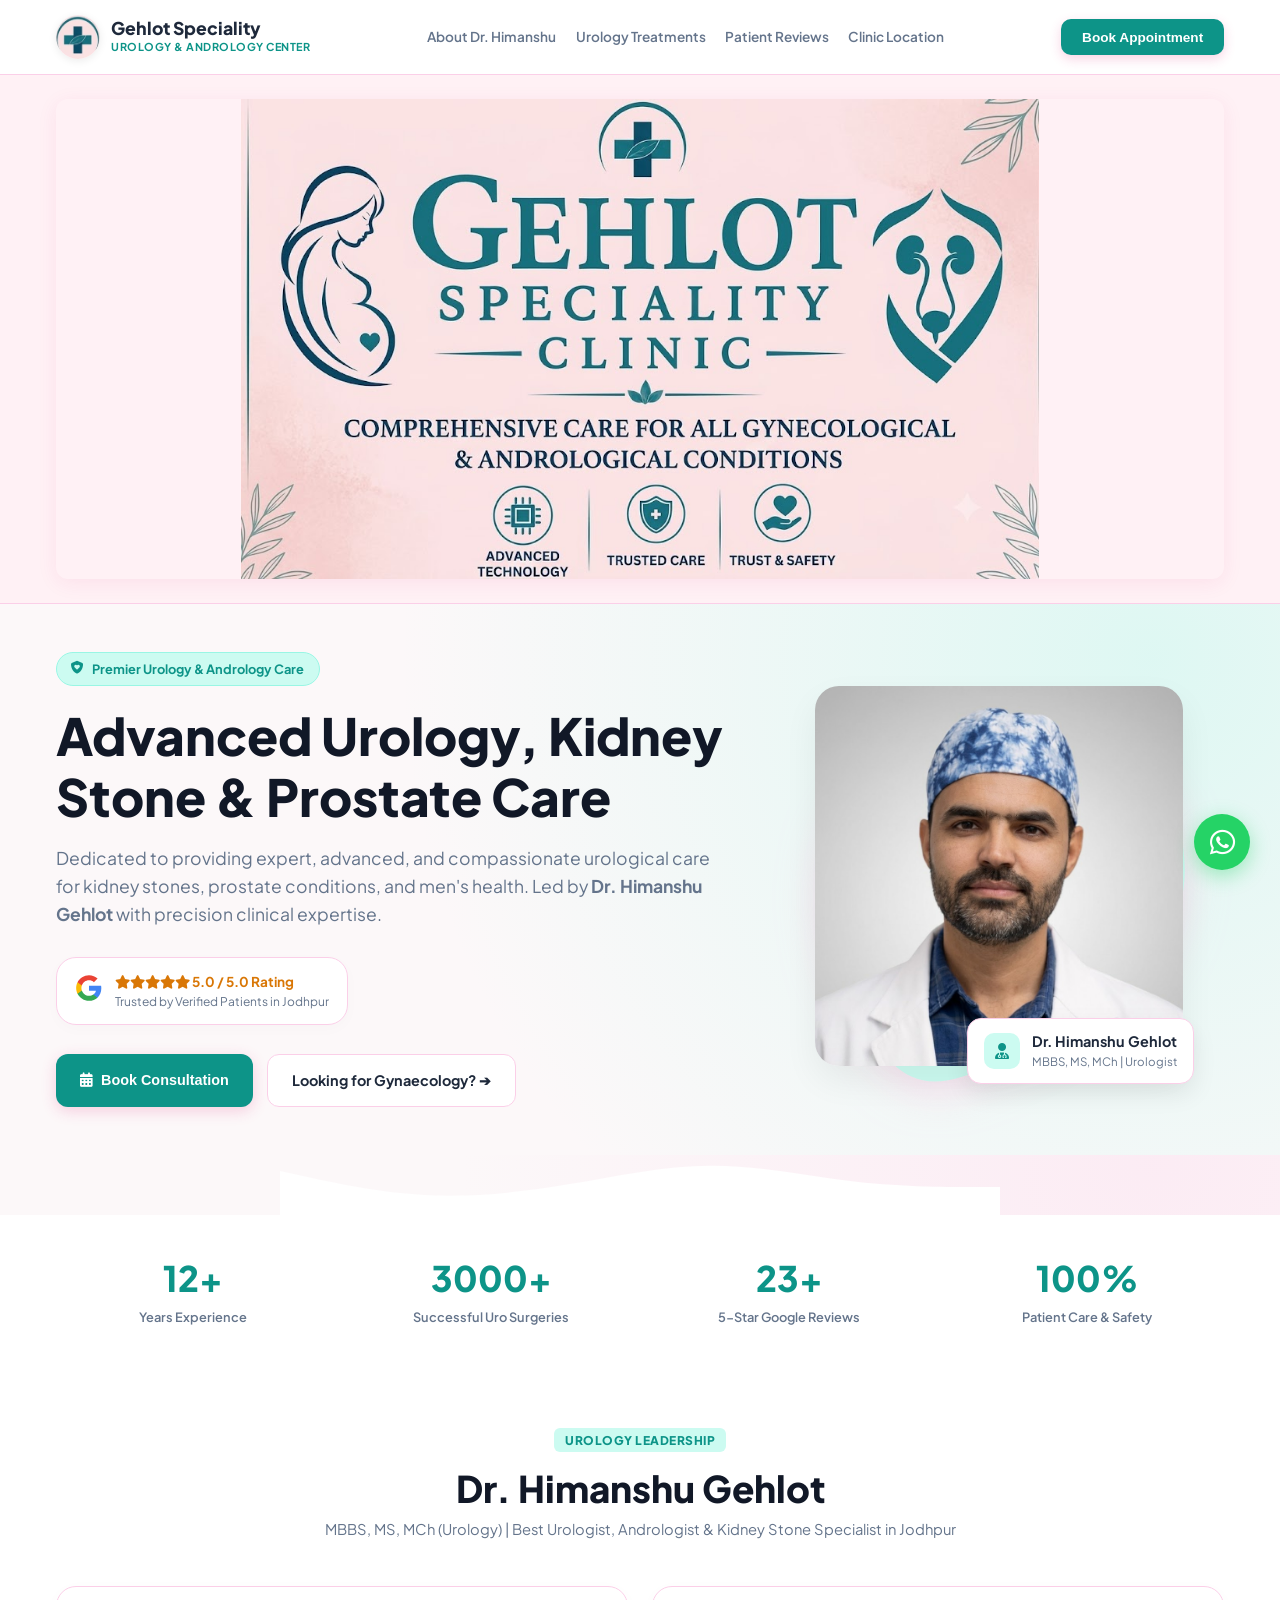
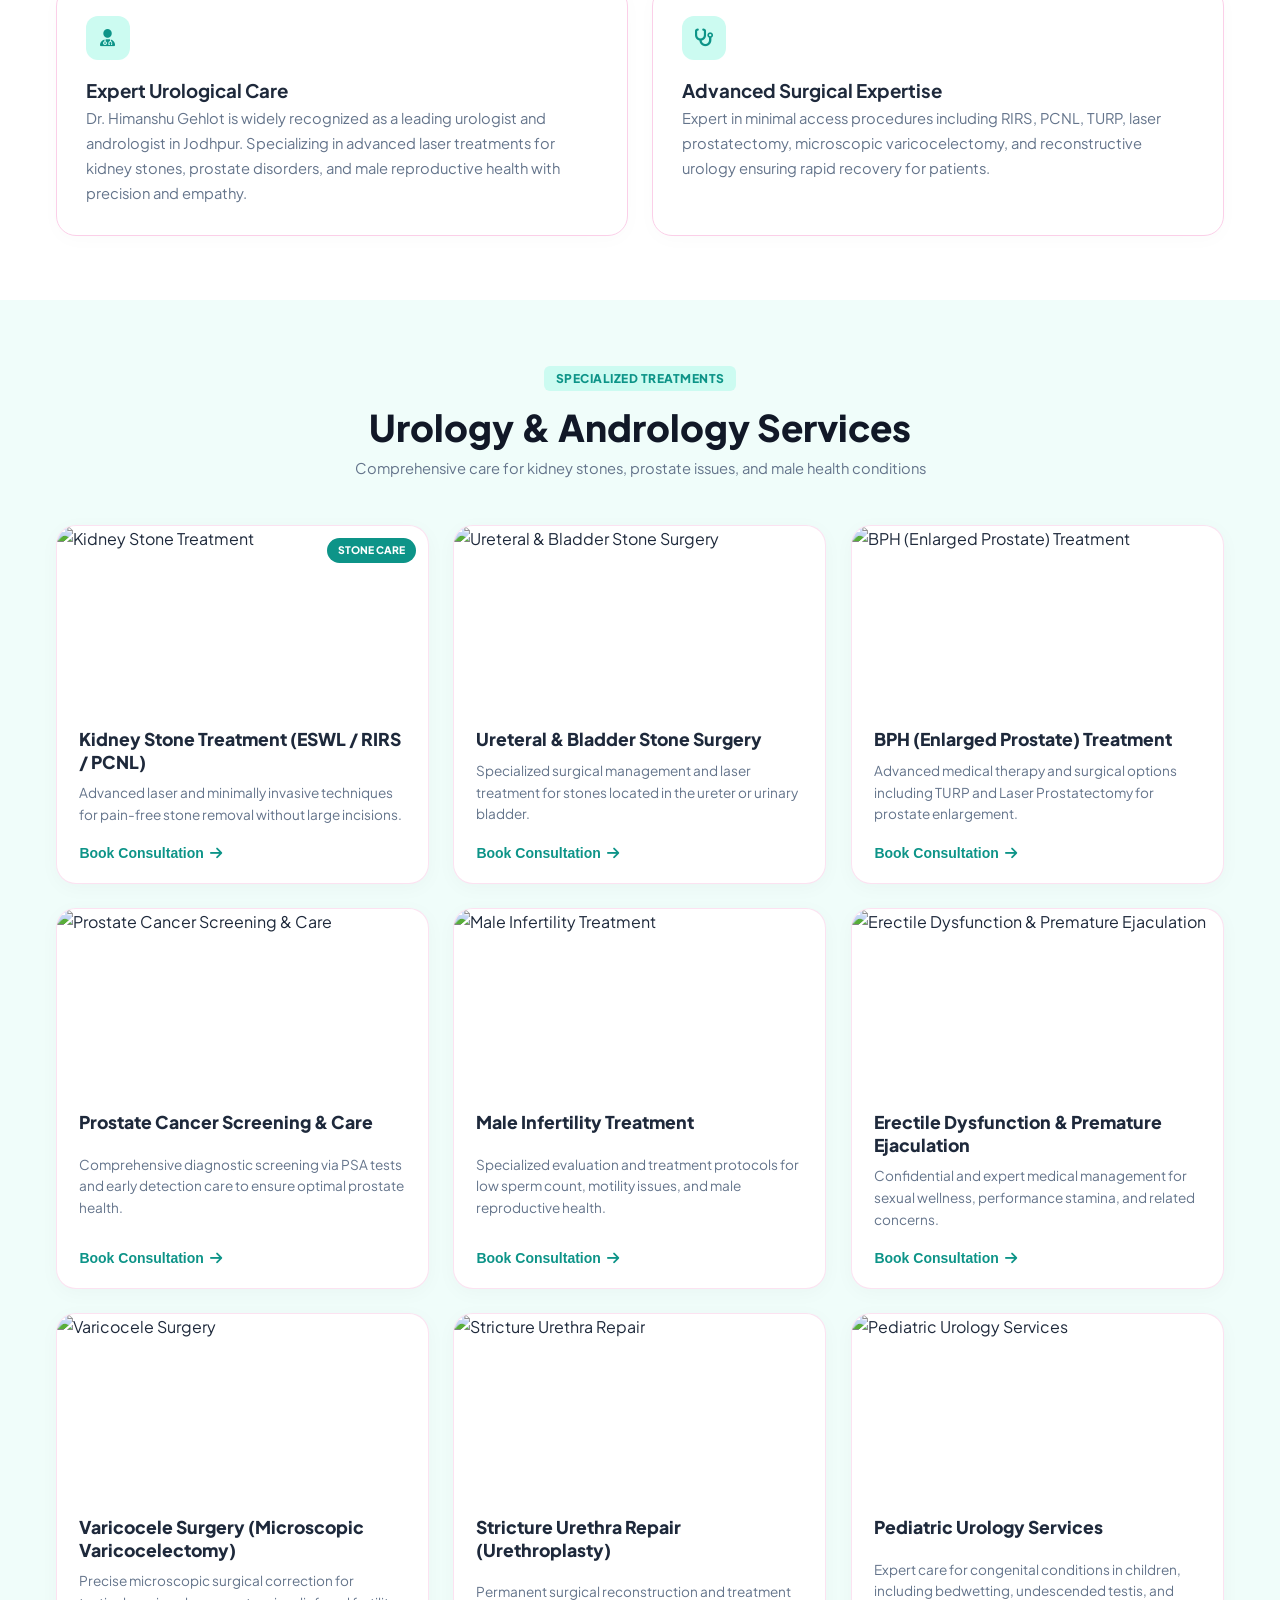
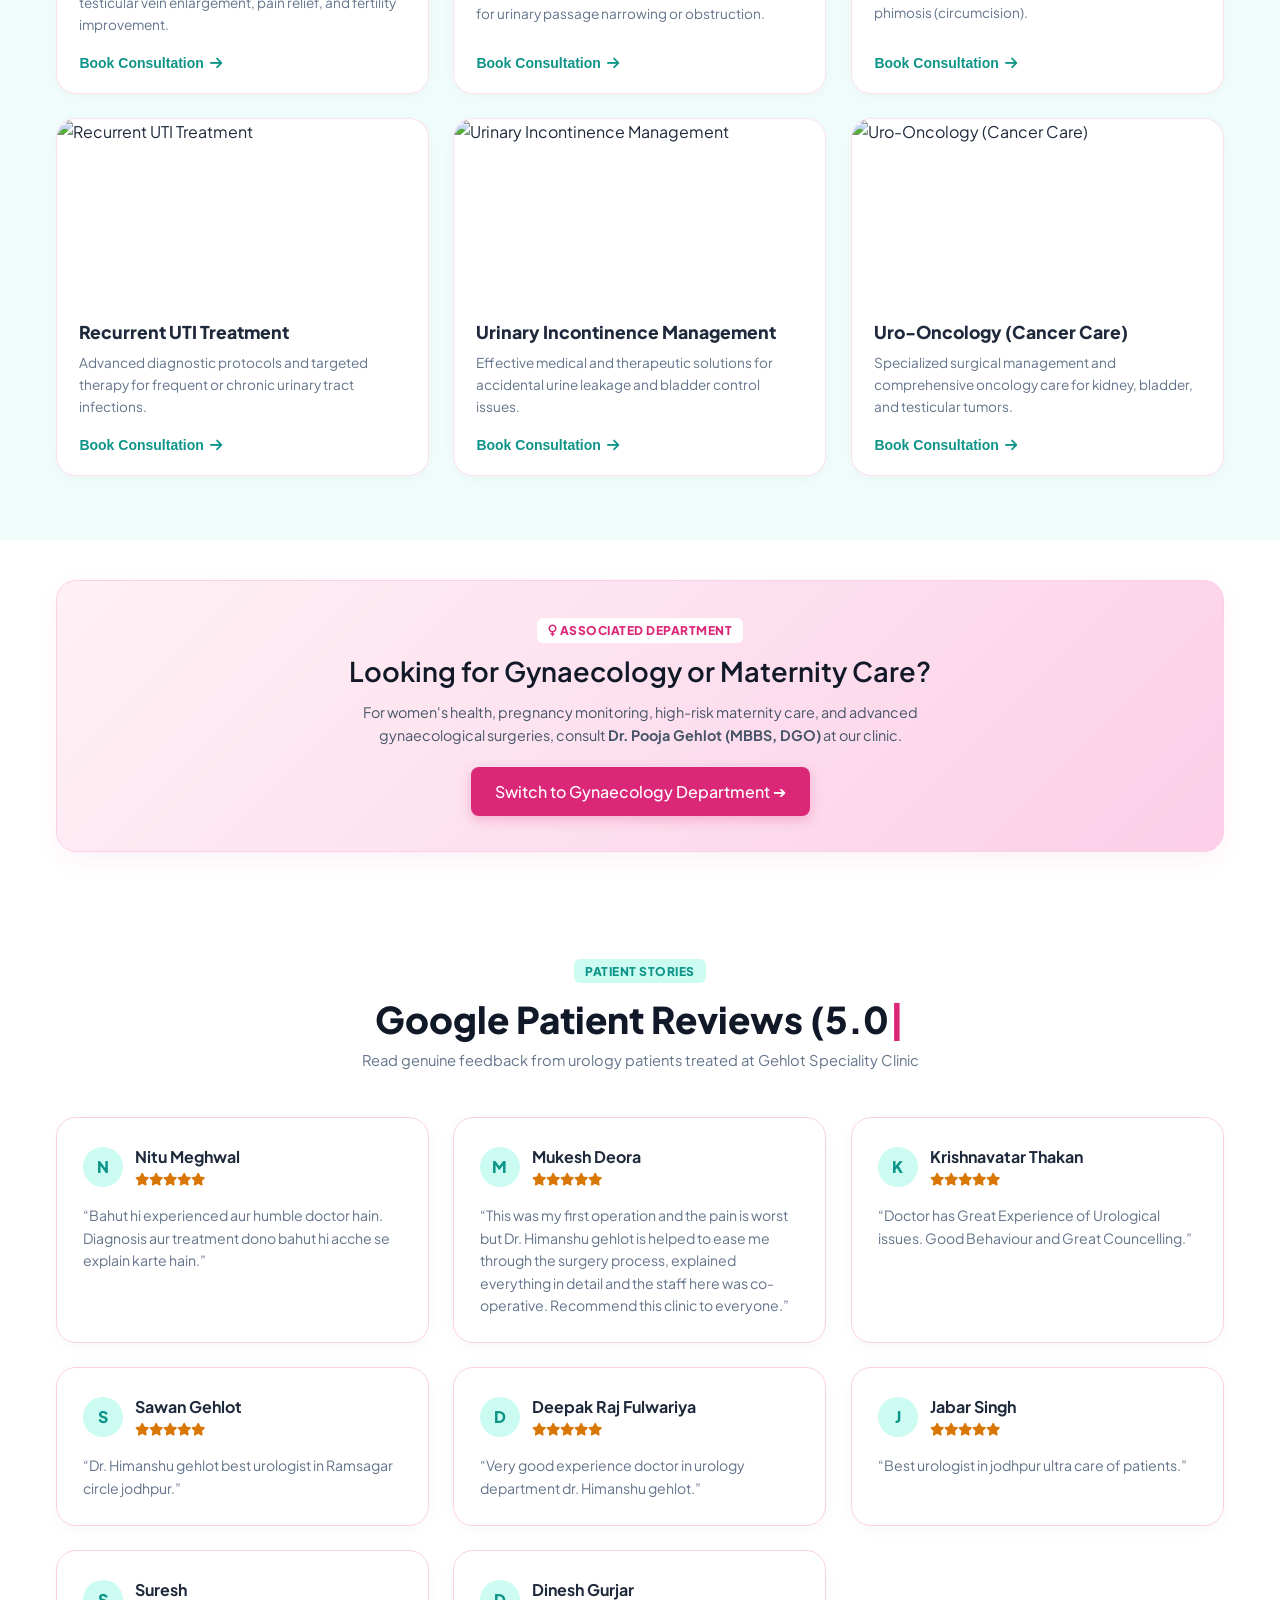
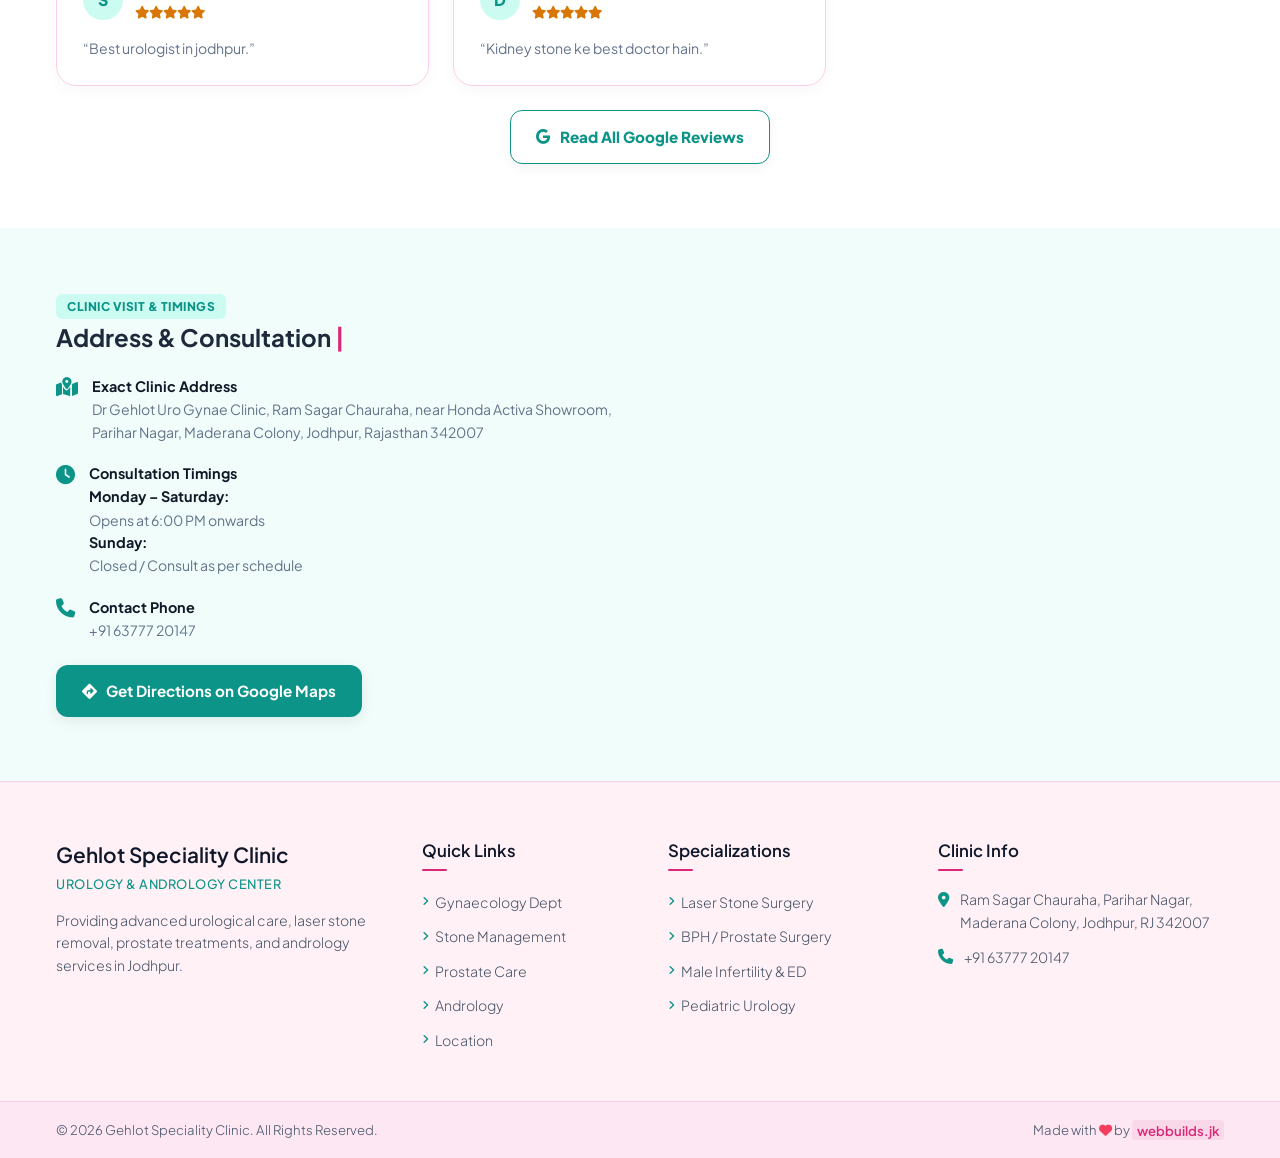
==== urology.html @ 6b54a902 "Add files via upload" ====
<!DOCTYPE html>
<html lang="en">

<head>
    <meta charset="UTF-8">
    <meta name="viewport" content="width=device-width, initial-scale=1.0, maximum-scale=1.0, user-scalable=no">
    <title>Dr. Himanshu Gehlot | Best Urologist & Andrologist in Jodhpur</title>

    <link rel="preconnect" href="https://fonts.googleapis.com">
    <link rel="preconnect" href="https://fonts.gstatic.com" crossorigin>
    <link href="https://fonts.googleapis.com/css2?family=Plus+Jakarta+Sans:wght@300;400;500;600;700&display=swap"
        rel="stylesheet">
    <link rel="stylesheet" href="https://cdnjs.cloudflare.com/ajax/libs/font-awesome/6.4.0/css/all.min.css">
    <link rel="stylesheet" href="style.css">
</head>

<body>

    <!-- Luxury Sharp Navbar (Greenish Urology Theme) -->
    <header class="main-header">
        <div class="container nav-flex">
            <a href="urology.html" class="brand-box">
                <div class="brand-icon logo-img-box">
        <img src="logou.jpeg" alt="Gehlot Speciality Clinic Logo" class="brand-logo-img">
    </div>
                <div class="brand-text">
                    <span class="brand-title">Gehlot Speciality</span>
                    <span class="brand-subtitle" style="color: #0d9488;">Urology & Andrology Center</span>
                </div>
            </a>

            <nav class="desktop-nav">
                <a href="#about">About Dr. Himanshu</a>
                <a href="#treatments">Urology Treatments</a>
                <a href="#reviews">Patient Reviews</a>
                <a href="#location">Clinic Location</a>
            </nav>

            <div class="header-actions">
                <button onclick="openBookingModal('General Urology Consultation')" class="nav-btn-wa" style="background: #0d9488;">
                    <span>Book Appointment</span>
                </button>
                <button class="mobile-hamburger" id="menuBtn" aria-label="Toggle Navigation">
                    <i class="fa-solid fa-bars"></i>
                </button>
            </div>
        </div>

        <!-- Mobile Drawer Menu -->
        <div class="mobile-drawer" id="mobileDrawer">
            <a href="#about" class="drawer-link">About Dr. Himanshu Gehlot</a>
            <a href="#treatments" class="drawer-link">Urology Treatments</a>
            <a href="#reviews" class="drawer-link">Patient Reviews</a>
            <a href="#location" class="drawer-link">Clinic Location & Timings</a>
            <button onclick="openBookingModal('General Urology Consultation')" class="drawer-wa-btn" style="background: #0d9488;">
                Book Appointment
            </button>
        </div>
    </header>

    <section class="banner-image-section">
    <div class="container">
        <img src="uro.jpeg" alt="Gehlot Speciality Clinic Banner" class="hero-banner-img">
    </div>
</section>

    <!-- Soft Luxury Hero Section (Exact Index Layout with Greenish Theme) -->
    <section class="hero-wrapper" style="background: radial-gradient(circle at 90% 10%, rgba(153, 246, 228, 0.3) 0%, transparent 60%);">
        <div class="container hero-grid">
            <div class="hero-left reveal-left">
                <div class="soft-pill" style="background: #ccfbf1; color: #0d9488; border-color: #99f6e4;">
                    <i class="fa-solid fa-shield-heart"></i> Premier Urology & Andrology Care
                </div>

                <h1 class="hero-heading">
                    <span class="tw-target" data-text="Advanced Urology, Kidney Stone & Prostate Care"></span>
                </h1>

                <p class="hero-subtext">
                    Dedicated to providing expert, advanced, and compassionate urological care for kidney stones, prostate conditions, and men's health. Led by <strong>Dr. Himanshu Gehlot</strong> with precision clinical expertise.
                </p>

                <div class="google-trust-card">
                    <div class="google-svg">
                        <svg viewBox="0 0 24 24" width="28" height="28">
                            <path fill="#4285F4" d="M22.56 12.25c0-.78-.07-1.53-.2-2.25H12v4.26h5.92c-.26 1.37-1.04 2.53-2.21 3.31v2.77h3.57c2.08-1.92 3.28-4.74 3.28-8.09z" />
                            <path fill="#34A853" d="M12 23c2.97 0 5.46-.98 7.28-2.66l-3.57-2.77c-.98.66-2.23 1.06-3.71 1.06-2.86 0-5.29-1.93-6.16-4.53H2.18v2.84C3.99 20.53 7.7 23 12 23z" />
                            <path fill="#FBBC05" d="M5.84 14.09c-.22-.66-.35-1.36-.35-2.09s.13-1.43.35-2.09V7.06H2.18C1.43 8.55 1 10.22 1 12s.43 3.45 1.18 4.94l2.85-2.22.81-.63z" />
                            <path fill="#EA4335" d="M12 5.38c1.62 0 3.06.56 4.21 1.64l3.15-3.15C17.45 2.09 14.97 1 12 1 7.7 1 3.99 3.47 2.18 7.06l3.66 2.84c.87-2.6 3.3-4.52 6.16-4.52z" />
                        </svg>
                    </div>
                    <div class="trust-details">
                        <div class="star-rating">
                            <i class="fa-solid fa-star"></i><i class="fa-solid fa-star"></i><i class="fa-solid fa-star"></i><i class="fa-solid fa-star"></i><i class="fa-solid fa-star"></i>
                            <strong>5.0 / 5.0 Rating</strong>
                        </div>
                        <span>Trusted by Verified Patients in Jodhpur</span>
                    </div>
                </div>

                <div class="hero-cta-group">
                    <button onclick="openBookingModal('Consult Dr. Himanshu Gehlot')" class="btn-main-primary" style="background: #0d9488;">
                        <i class="fa-solid fa-calendar-days"></i> Book Consultation
                    </button>
                    <a href="index.html" class="btn-main-secondary">Looking for Gynaecology? ➔</a>
                </div>
            </div>

            <!-- Organic Custom SVG Frame & Doctor Portrait -->
            <div class="hero-right reveal-right">
                <div class="organic-doctor-box">
                    <div class="bg-svg-blob">
                        <svg viewBox="0 0 200 200" xmlns="http://www.w3.org/2000/svg">
                            <path fill="#ccfbf1" d="M44.7,-76.4C58.8,-69.3,71.8,-59.1,80.5,-45.8C89.3,-32.5,93.8,-16.3,92.8,-0.6C91.8,15.1,85.3,30.3,75.7,42.8C66.2,55.3,53.6,65.1,39.6,73.1C25.7,81.2,10.4,87.5,-3.9,93.3C-18.2,99.1,-31.5,104.4,-43.8,98.6C-56.2,92.8,-67.7,75.9,-75.7,59.3C-83.7,42.7,-88.2,26.4,-89.1,10.1C-90,-6.2,-87.3,-22.4,-79.6,-36.1C-71.9,-49.8,-59.1,-61,-45.2,-68.3C-31.3,-75.6,-16.2,-79,-0.6,-78.1C15,-77.2,30.6,-83.5,44.7,-76.4Z" transform="translate(100 100)" />
                        </svg>
                    </div>
                    <img src="drg.jpeg" alt="Dr. Himanshu Gehlot" class="doc-portrait-organic">
                    <div class="floating-badge">
                        <i class="fa-solid fa-user-doctor" style="background: #ccfbf1; color: #0d9488;"></i>
                        <div>
                            <strong>Dr. Himanshu Gehlot</strong>
                            <span>MBBS, MS, MCh | Urologist</span>
                        </div>
                    </div>
                </div>
            </div>
        </div>
    </section>

    <!-- Custom SVG Wave Divider -->
    <div class="svg-wave-divider">
        <svg viewBox="0 0 1440 120" fill="none" xmlns="http://www.w3.org/2000/svg">
            <path d="M0,32L48,42.7C96,53,192,75,288,80C384,85,480,75,576,58.7C672,43,768,21,864,21.3C960,21,1056,43,1152,53.3C1248,64,1344,64,1392,64L1440,64L1440,120L1392,120C1344,120,1248,120,1152,120C1056,120,960,120,864,120C768,120,672,120,576,120C480,120,384,120,288,120C192,120,96,120,48,120L0,120Z" fill="#ffffff"/>
        </svg>
    </div>

    <!-- Stats Bar -->
    <section class="stats-strip reveal-up">
        <div class="container stats-flex">
            <div class="stat-box">
                <div class="num" style="color: #0d9488;"><span class="counter" data-target="12">0</span>+</div>
                <div class="lbl">Years Experience</div>
            </div>
            <div class="stat-box">
                <div class="num" style="color: #0d9488;"><span class="counter" data-target="3000">0</span>+</div>
                <div class="lbl">Successful Uro Surgeries</div>
            </div>
            <div class="stat-box">
                <div class="num" style="color: #0d9488;"><span class="counter" data-target="23">0</span>+</div>
                <div class="lbl">5-Star Google Reviews</div>
            </div>
            <div class="stat-box">
                <div class="num" style="color: #0d9488;"><span class="counter" data-target="100">0</span>%</div>
                <div class="lbl">Patient Care & Safety</div>
            </div>
        </div>
    </section>

    <!-- About Dr. Himanshu Gehlot -->
    <section class="section-padding bg-white" id="about">
        <div class="container">
            <div class="section-title-box text-center">
                <span class="tag-label" style="color: #0d9488; background: #ccfbf1;">Urology Leadership</span>
                <h2><span class="tw-target" data-text="Dr. Himanshu Gehlot"></span></h2>
                <p>MBBS, MS, MCh (Urology) | Best Urologist, Andrologist & Kidney Stone Specialist in Jodhpur</p>
            </div>

            <div class="about-card-wrapper">
                <div class="about-bio-card reveal-left">
                    <div class="bio-icon-header" style="background: #ccfbf1; color: #0d9488;"><i class="fa-solid fa-user-doctor"></i></div>
                    <h3>Expert Urological Care</h3>
                    <p class="bio-text">
                        Dr. Himanshu Gehlot is widely recognized as a leading urologist and andrologist in Jodhpur. Specializing in advanced laser treatments for kidney stones, prostate disorders, and male reproductive health with precision and empathy.
                    </p>
                </div>

                <div class="about-bio-card reveal-right">
                    <div class="bio-icon-header" style="background: #ccfbf1; color: #0d9488;"><i class="fa-solid fa-stethoscope"></i></div>
                    <h3>Advanced Surgical Expertise</h3>
                    <p class="bio-text">
                        Expert in minimal access procedures including RIRS, PCNL, TURP, laser prostatectomy, microscopic varicocelectomy, and reconstructive urology ensuring rapid recovery for patients.
                    </p>
                </div>
            </div>
        </div>
    </section>

<!-- UROLOGY TREATMENTS SECTION (SINGLE TREATMENT PER CARD, PROFESSIONAL ENGLISH) -->
    <section class="section-padding bg-soft-green" id="treatments" style="background-color: #f0fdfa;">
        <div class="container">
            <div class="section-title-box text-center">
                <span class="tag-label" style="color: #0d9488; background: #ccfbf1;">Specialized Treatments</span>
                <h2><span class="tw-target" data-text="Urology & Andrology Services"></span></h2>
                <p>Comprehensive care for kidney stones, prostate issues, and male health conditions</p>
            </div>

            <div class="frameless-grid">
                <!-- Card 1 -->
                <div class="frameless-card reveal-left">
                    <div class="frameless-thumb">
                        <img src="https://www.practostatic.com/fit/4a5da0415d7817a33c92cb9cbdf4530a834ca5a6" alt="Kidney Stone Treatment">
                        <span class="card-badge" style="background: #0d9488;">Stone Care</span>
                    </div>
                    <div class="frameless-content">
                        <h3>Kidney Stone Treatment (ESWL / RIRS / PCNL)</h3>
                        <p>Advanced laser and minimally invasive techniques for pain-free stone removal without large incisions.</p>
                        <button onclick="openBookingModal('Kidney Stone Treatment (ESWL / RIRS / PCNL)')" class="btn-card-book" style="color: #0d9488;">
                            Book Consultation <i class="fa-solid fa-arrow-right"></i>
                        </button>
                    </div>
                </div>

                <!-- Card 2 -->
                <div class="frameless-card reveal-up">
                    <div class="frameless-thumb">
                        <img src="https://www.jdmeditech.com/wp-content/uploads/2025/05/Ureteroscopy-URS-Therapeutic.png" alt="Ureteral & Bladder Stone Surgery">
                    </div>
                    <div class="frameless-content">
                        <h3>Ureteral & Bladder Stone Surgery</h3>
                        <p>Specialized surgical management and laser treatment for stones located in the ureter or urinary bladder.</p>
                        <button onclick="openBookingModal('Ureteral & Bladder Stone Surgery')" class="btn-card-book" style="color: #0d9488;">
                            Book Consultation <i class="fa-solid fa-arrow-right"></i>
                        </button>
                    </div>
                </div>

                <!-- Card 3 -->
                <div class="frameless-card reveal-up">
                    <div class="frameless-thumb">
                        <img src="https://healthinsight.co.za/wp-content/uploads/2025/02/prostate.jpg" alt="BPH (Enlarged Prostate) Treatment">
                    </div>
                    <div class="frameless-content">
                        <h3>BPH (Enlarged Prostate) Treatment</h3>
                        <p>Advanced medical therapy and surgical options including TURP and Laser Prostatectomy for prostate enlargement.</p>
                        <button onclick="openBookingModal('BPH (Enlarged Prostate) Treatment')" class="btn-card-book" style="color: #0d9488;">
                            Book Consultation <i class="fa-solid fa-arrow-right"></i>
                        </button>
                    </div>
                </div>

                <!-- Card 4 -->
                <div class="frameless-card reveal-right">
                    <div class="frameless-thumb">
                        <img src="https://media.istockphoto.com/id/2195612643/photo/male-reproductive-system-asian-doctor-holding-human-anatomy-model-for-study-diagnosis-and.jpg?s=612x612&w=0&k=20&c=IZ2FBHCZQ6sVJOnSIYQDT4vB4t9IKSHr89-0tQ1saWc=" alt="Prostate Cancer Screening & Care">
                    </div>
                    <div class="frameless-content">
                        <h3>Prostate Cancer Screening & Care</h3>
                        <p>Comprehensive diagnostic screening via PSA tests and early detection care to ensure optimal prostate health.</p>
                        <button onclick="openBookingModal('Prostate Cancer Screening & Care')" class="btn-card-book" style="color: #0d9488;">
                            Book Consultation <i class="fa-solid fa-arrow-right"></i>
                        </button>
                    </div>
                </div>

                <!-- Card 5 -->
                <div class="frameless-card reveal-left">
                    <div class="frameless-thumb">
                        <img src="https://worldofmedicalsaviours.com/wp-content/uploads/2020/07/Quick-Guide-to-Male-Infertility-Treatment.jpg" alt="Male Infertility Treatment">
                    </div>
                    <div class="frameless-content">
                        <h3>Male Infertility Treatment</h3>
                        <p>Specialized evaluation and treatment protocols for low sperm count, motility issues, and male reproductive health.</p>
                        <button onclick="openBookingModal('Male Infertility Treatment')" class="btn-card-book" style="color: #0d9488;">
                            Book Consultation <i class="fa-solid fa-arrow-right"></i>
                        </button>
                    </div>
                </div>

                <!-- Card 6 -->
                <div class="frameless-card reveal-up">
                    <div class="frameless-thumb">
                        <img src="https://pbs.twimg.com/media/HFZM9epakAAFRAz.jpg" alt="Erectile Dysfunction & Premature Ejaculation">
                    </div>
                    <div class="frameless-content">
                        <h3>Erectile Dysfunction & Premature Ejaculation</h3>
                        <p>Confidential and expert medical management for sexual wellness, performance stamina, and related concerns.</p>
                        <button onclick="openBookingModal('Erectile Dysfunction & Premature Ejaculation')" class="btn-card-book" style="color: #0d9488;">
                            Book Consultation <i class="fa-solid fa-arrow-right"></i>
                        </button>
                    </div>
                </div>

                <!-- Card 7 -->
                <div class="frameless-card reveal-up">
                    <div class="frameless-thumb">
                        <img src="https://www.jove.com/files/ftp_upload/66269/66269fig05large.jpg" alt="Varicocele Surgery">
                    </div>
                    <div class="frameless-content">
                        <h3>Varicocele Surgery (Microscopic Varicocelectomy)</h3>
                        <p>Precise microscopic surgical correction for testicular vein enlargement, pain relief, and fertility improvement.</p>
                        <button onclick="openBookingModal('Varicocele Surgery (Microscopic Varicocelectomy)')" class="btn-card-book" style="color: #0d9488;">
                            Book Consultation <i class="fa-solid fa-arrow-right"></i>
                        </button>
                    </div>
                </div>

                <!-- Card 8 -->
                <div class="frameless-card reveal-right">
                    <div class="frameless-thumb">
                        <img src="https://onlinelibrary.wiley.com/cms/asset/70563455-3b27-4e14-af37-699aca4aefd4/iju13356-fig-0003-m.jpg" alt="Stricture Urethra Repair">
                    </div>
                    <div class="frameless-content">
                        <h3>Stricture Urethra Repair (Urethroplasty)</h3>
                        <p>Permanent surgical reconstruction and treatment for urinary passage narrowing or obstruction.</p>
                        <button onclick="openBookingModal('Stricture Urethra Repair (Urethroplasty)')" class="btn-card-book" style="color: #0d9488;">
                            Book Consultation <i class="fa-solid fa-arrow-right"></i>
                        </button>
                    </div>
                </div>

                <!-- Card 9 -->
                <div class="frameless-card reveal-left">
                    <div class="frameless-thumb">
                        <img src="https://cdn.castleconnolly.com/dims4/default/9f19d78/2147483647/strip/true/crop/1000x563+0+0/resize/840x473!/quality/90/?url=http:%2F%2Fcastle-connolly-brightspot.s3.amazonaws.com%2Fb9%2F4d%2F8fd1ac674c38ad6d6d2fa19d4d0b%2Fpillar-pediatric-urology-52-1200x675.jpg" alt="Pediatric Urology Services">
                    </div>
                    <div class="frameless-content">
                        <h3>Pediatric Urology Services</h3>
                        <p>Expert care for congenital conditions in children, including bedwetting, undescended testis, and phimosis (circumcision).</p>
                        <button onclick="openBookingModal('Pediatric Urology Services')" class="btn-card-book" style="color: #0d9488;">
                            Book Consultation <i class="fa-solid fa-arrow-right"></i>
                        </button>
                    </div>
                </div>

                <!-- Card 10 -->
                <div class="frameless-card reveal-up">
                    <div class="frameless-thumb">
                        <img src="https://cdn.slidesharecdn.com/ss_thumbnails/1-260418061834-2cfca4d4-thumbnail.jpg?width=640&height=640&fit=bounds" alt="Recurrent UTI Treatment">
                    </div>
                    <div class="frameless-content">
                        <h3>Recurrent UTI Treatment</h3>
                        <p>Advanced diagnostic protocols and targeted therapy for frequent or chronic urinary tract infections.</p>
                        <button onclick="openBookingModal('Recurrent UTI Treatment')" class="btn-card-book" style="color: #0d9488;">
                            Book Consultation <i class="fa-solid fa-arrow-right"></i>
                        </button>
                    </div>
                </div>

                <!-- Card 11 -->
                <div class="frameless-card reveal-up">
                    <div class="frameless-thumb">
                        <img src="https://urogynecology.nm.org/uploads/1/3/2/8/132816529/published/overactive-bladder-stress-incontinence.png?1600271323" alt="Urinary Incontinence Management">
                    </div>
                    <div class="frameless-content">
                        <h3>Urinary Incontinence Management</h3>
                        <p>Effective medical and therapeutic solutions for accidental urine leakage and bladder control issues.</p>
                        <button onclick="openBookingModal('Urinary Incontinence Management')" class="btn-card-book" style="color: #0d9488;">
                            Book Consultation <i class="fa-solid fa-arrow-right"></i>
                        </button>
                    </div>
                </div>

                <!-- Card 12 -->
                <div class="frameless-card reveal-right">
                    <div class="frameless-thumb">
                        <img src="https://www.sskidneyhospital.com/assets/img/Uro-oncology-Kidney-Urology-Cancers-min.jpg" alt="Uro-Oncology (Cancer Care)">
                    </div>
                    <div class="frameless-content">
                        <h3>Uro-Oncology (Cancer Care)</h3>
                        <p>Specialized surgical management and comprehensive oncology care for kidney, bladder, and testicular tumors.</p>
                        <button onclick="openBookingModal('Uro-Oncology (Cancer Care)')" class="btn-card-book" style="color: #0d9488;">
                            Book Consultation <i class="fa-solid fa-arrow-right"></i>
                        </button>
                    </div>
                </div>
            </div>
        </div>
    </section>

    <!-- Cross-Link Banner for Gynaecology Dept -->
    <section class="section-padding bg-white" style="padding: 2.5rem 0;">
        <div class="container">
            <div class="urology-cross-card reveal-up" style="background: linear-gradient(135deg, #fff1f5, #fbcfe8); border-color: #fbcfe8; box-shadow: 0 8px 25px rgba(219, 39, 119, 0.06);">
                <div class="urology-cross-content">
                    <span class="tag-label" style="color: #db2777; background: #ffffff;"><i class="fa-solid fa-venus"></i> Associated Department</span>
                    <h3 style="color: #111827;">Looking for Gynaecology or Maternity Care?</h3>
                    <p style="color: #475569;">For women's health, pregnancy monitoring, high-risk maternity care, and advanced gynaecological surgeries, consult <strong>Dr. Pooja Gehlot (MBBS, DGO)</strong> at our clinic.</p>
                    <a href="index.html" class="btn-urology-switch" style="background: #db2777; box-shadow: 0 4px 12px rgba(219, 39, 119, 0.25);">
                        Switch to Gynaecology Department ➔
                    </a>
                </div>
            </div>
        </div>
    </section>

    <!-- Google Patient Reviews Section -->
    <section class="section-padding bg-white" id="reviews">
        <div class="container">
            <div class="section-title-box text-center">
                <span class="tag-label" style="color: #0d9488; background: #ccfbf1;">Patient Stories</span>
                <h2><span class="tw-target" data-text="Google Patient Reviews (5.0 Rating)"></span></h2>
                <p>Read genuine feedback from urology patients treated at Gehlot Speciality Clinic</p>
            </div>

            <div class="reviews-grid">
                <div class="review-card reveal-up">
                    <div class="reviewer">
                        <div class="rev-avatar" style="background: #ccfbf1; color: #0d9488;">N</div>
                        <div>
                            <h4>Nitu Meghwal</h4>
                            <div class="stars"><i class="fa-solid fa-star"></i><i class="fa-solid fa-star"></i><i class="fa-solid fa-star"></i><i class="fa-solid fa-star"></i><i class="fa-solid fa-star"></i></div>
                        </div>
                    </div>
                    <p>“Bahut hi experienced aur humble doctor hain. Diagnosis aur treatment dono bahut hi acche se explain karte hain.”</p>
                </div>

                <div class="review-card reveal-up">
                    <div class="reviewer">
                        <div class="rev-avatar" style="background: #ccfbf1; color: #0d9488;">M</div>
                        <div>
                            <h4>Mukesh Deora</h4>
                            <div class="stars"><i class="fa-solid fa-star"></i><i class="fa-solid fa-star"></i><i class="fa-solid fa-star"></i><i class="fa-solid fa-star"></i><i class="fa-solid fa-star"></i></div>
                        </div>
                    </div>
                    <p>“This was my first operation and the pain is worst but Dr. Himanshu gehlot is helped to ease me through the surgery process, explained everything in detail and the staff here was co-operative. Recommend this clinic to everyone.”</p>
                </div>

                <div class="review-card reveal-up">
                    <div class="reviewer">
                        <div class="rev-avatar" style="background: #ccfbf1; color: #0d9488;">K</div>
                        <div>
                            <h4>Krishnavatar Thakan</h4>
                            <div class="stars"><i class="fa-solid fa-star"></i><i class="fa-solid fa-star"></i><i class="fa-solid fa-star"></i><i class="fa-solid fa-star"></i><i class="fa-solid fa-star"></i></div>
                        </div>
                    </div>
                    <p>“Doctor has Great Experience of Urological issues. Good Behaviour and Great Councelling.”</p>
                </div>

                <div class="review-card reveal-up">
                    <div class="reviewer">
                        <div class="rev-avatar" style="background: #ccfbf1; color: #0d9488;">S</div>
                        <div>
                            <h4>Sawan Gehlot</h4>
                            <div class="stars"><i class="fa-solid fa-star"></i><i class="fa-solid fa-star"></i><i class="fa-solid fa-star"></i><i class="fa-solid fa-star"></i><i class="fa-solid fa-star"></i></div>
                        </div>
                    </div>
                    <p>“Dr. Himanshu gehlot best urologist in Ramsagar circle jodhpur.”</p>
                </div>

                <div class="review-card reveal-up">
                    <div class="reviewer">
                        <div class="rev-avatar" style="background: #ccfbf1; color: #0d9488;">D</div>
                        <div>
                            <h4>Deepak Raj Fulwariya</h4>
                            <div class="stars"><i class="fa-solid fa-star"></i><i class="fa-solid fa-star"></i><i class="fa-solid fa-star"></i><i class="fa-solid fa-star"></i><i class="fa-solid fa-star"></i></div>
                        </div>
                    </div>
                    <p>“Very good experience doctor in urology department dr. Himanshu gehlot.”</p>
                </div>

                <div class="review-card reveal-up">
                    <div class="reviewer">
                        <div class="rev-avatar" style="background: #ccfbf1; color: #0d9488;">J</div>
                        <div>
                            <h4>Jabar Singh</h4>
                            <div class="stars"><i class="fa-solid fa-star"></i><i class="fa-solid fa-star"></i><i class="fa-solid fa-star"></i><i class="fa-solid fa-star"></i><i class="fa-solid fa-star"></i></div>
                        </div>
                    </div>
                    <p>“Best urologist in jodhpur ultra care of patients.”</p>
                </div>

                <div class="review-card reveal-up">
                    <div class="reviewer">
                        <div class="rev-avatar" style="background: #ccfbf1; color: #0d9488;">S</div>
                        <div>
                            <h4>Suresh</h4>
                            <div class="stars"><i class="fa-solid fa-star"></i><i class="fa-solid fa-star"></i><i class="fa-solid fa-star"></i><i class="fa-solid fa-star"></i><i class="fa-solid fa-star"></i></div>
                        </div>
                    </div>
                    <p>“Best urologist in jodhpur.”</p>
                </div>

                <div class="review-card reveal-up">
                    <div class="reviewer">
                        <div class="rev-avatar" style="background: #ccfbf1; color: #0d9488;">D</div>
                        <div>
                            <h4>Dinesh Gurjar</h4>
                            <div class="stars"><i class="fa-solid fa-star"></i><i class="fa-solid fa-star"></i><i class="fa-solid fa-star"></i><i class="fa-solid fa-star"></i><i class="fa-solid fa-star"></i></div>
                        </div>
                    </div>
                    <p>“Kidney stone ke best doctor hain.”</p>
                </div>
            </div>

            <div class="text-center mt-4 reveal-up">
                <a href="https://maps.google.com/?q=Dr+Gehlot+Uro+Gynae+Clinic+Jodhpur"
                    target="_blank" rel="noopener noreferrer" class="btn-main-secondary btn-google-reviews" style="border-color: #0d9488; color: #0d9488;">
                    <i class="fa-brands fa-google"></i> Read All Google Reviews
                </a>
            </div>
        </div>
    </section>

    <!-- Location, Timings & Address Section -->
    <section class="section-padding bg-soft-green" id="location" style="background-color: #f0fdfa;">
        <div class="container location-flex">
            <div class="location-info reveal-left">
                <span class="tag-label" style="color: #0d9488; background: #ccfbf1;">Clinic Visit & Timings</span>
                <h2><span class="tw-target" data-text="Address & Consultation Hours"></span></h2>

                <div class="info-line">
                    <i class="fa-solid fa-map-location-dot" style="color: #0d9488;"></i>
                    <div>
                        <strong>Exact Clinic Address</strong>
                        <p>Dr Gehlot Uro Gynae Clinic, Ram Sagar Chauraha, near Honda Activa Showroom, Parihar Nagar, Maderana Colony, Jodhpur, Rajasthan 342007</p>
                    </div>
                </div>

                <div class="info-line">
                    <i class="fa-solid fa-clock" style="color: #0d9488;"></i>
                    <div>
                        <strong>Consultation Timings</strong>
                        <p><strong>Monday – Saturday:</strong> Opens at 6:00 PM onwards</p>
                        <p><strong>Sunday:</strong> Closed / Consult as per schedule</p>
                    </div>
                </div>

                <div class="info-line">
                    <i class="fa-solid fa-phone" style="color: #0d9488;"></i>
                    <div>
                        <strong>Contact Phone</strong>
                        <p><a href="tel:+916377720147">+91 63777 20147</a></p>
                    </div>
                </div>

                <div class="mt-4">
                    <a href="https://maps.google.com/?q=Dr+Gehlot+Uro+Gynae+Clinic+Jodhpur"
                        target="_blank" rel="noopener noreferrer" class="btn-main-primary btn-directions" style="background: #0d9488;">
                        <i class="fa-solid fa-diamond-turn-right"></i> Get Directions on Google Maps
                    </a>
                </div>
            </div>

            <div class="map-box reveal-right">
                <iframe
                    src="https://www.google.com/maps/embed?pb=!1m18!1m12!1m3!1d3577.6!2d73.0588!3d26.3201!2m3!1f0!2f0!3f0!3m2!1i1024!2i768!4f13.1!3m3!1m2!1s0x39418dbe5bb0daf9%3A0x1ee79ba8f7eb7f39!2sDr%20Gehlot%20Uro%20Gynae%20Clinic!5e0!3m2!1sen!2sin!4v1700000000000!5m2!1sen!2sin"
                    width="100%" height="360" style="border:0; border-radius:1rem;" allowfullscreen="" loading="lazy"
                    referrerpolicy="no-referrer-when-downgrade">
                </iframe>
            </div>
        </div>
    </section>

  <!-- Booking Modal Popup -->
    <div class="modal-overlay" id="bookingModal">
        <div class="modal-card">
            <button class="modal-close" id="closeModalBtn">&times;</button>
            <div class="modal-header">
                <h3>Book Urology Consultation</h3>
                <p>Fill basic details to send a structured appointment request to Dr. Himanshu Gehlot.</p>
            </div>

            <form id="appointmentForm">
                <div class="form-group">
                    <label for="pName">Patient Full Name *</label>
                    <input type="text" id="pName" placeholder="e.g. Ramesh Kumar" required>
                </div>

                <div class="form-row">
                    <div class="form-group">
                        <label for="pPhone">Phone Number *</label>
                        <input type="tel" id="pPhone" placeholder="10-digit mobile number" pattern="[0-9]{10}" required>
                    </div>
                    <div class="form-group">
                        <label for="pAge">Patient Age *</label>
                        <input type="number" id="pAge" placeholder="e.g. 35" required>
                    </div>
                </div>

                <div class="form-group">
                    <label for="pConcern">Treatment / Concern *</label>
                    <input type="text" id="pConcern" placeholder="Selected treatment will appear here" required>
                </div>

                <div class="form-group">
                    <label for="pSlot">Preferred Date & Time Slot</label>
                    <input type="text" id="pSlot" placeholder="e.g. Today Evening 6:00 PM">
                </div>

                <!-- FIXED PROMINENT SUBMIT BUTTON -->
                <button type="submit" class="submit-btn-sharp" style="background: #0d9488; width: 100%; padding: 1rem; font-size: 1.05rem; font-weight: 600; border-radius: 8px; border: none; color: #fff; cursor: pointer; margin-top: 10px;">
                    Confirm & Send Appointment Request
                </button>
            </form>
        </div>
    </div>

    <!-- Floating WhatsApp Circle Icon -->
    <a href="https://wa.me/916377720147?text=Hello%20Dr.%20Himanshu%20Gehlot,%20I%20would%20like%20to%20book%20a%20urology%20consultation." 
       target="_blank" rel="noopener noreferrer" class="floating-whatsapp-btn" aria-label="Chat on WhatsApp">
        <i class="fa-brands fa-whatsapp"></i>
    </a>

    <!-- Footer -->
    <footer class="site-footer">
        <div class="footer-top section-padding-sm">
            <div class="container">
                <div class="footer-grid">
                    <div class="footer-col footer-about-col">
                        <h3 class="footer-brand-title">Gehlot Speciality Clinic</h3>
                        <p class="footer-brand-subtitle" style="color: #0d9488;">Urology & Andrology Center</p>
                        <p class="footer-text">
                            Providing advanced urological care, laser stone removal, prostate treatments, and andrology services in Jodhpur.
                        </p>
                    </div>

                    <div class="footer-col">
                        <h4 class="footer-heading">Quick Links</h4>
                        <ul class="footer-menu">
                            <li><a href="index.html"><i class="fa-solid fa-angle-right" style="color: #0d9488;"></i> Gynaecology Dept</a></li>
                            <li><a href="#treatments"><i class="fa-solid fa-angle-right" style="color: #0d9488;"></i> Stone Management</a></li>
                            <li><a href="#treatments"><i class="fa-solid fa-angle-right" style="color: #0d9488;"></i> Prostate Care</a></li>
                            <li><a href="#treatments"><i class="fa-solid fa-angle-right" style="color: #0d9488;"></i> Andrology</a></li>
                            <li><a href="#location"><i class="fa-solid fa-angle-right" style="color: #0d9488;"></i> Location</a></li>
                        </ul>
                    </div>

                    <div class="footer-col">
                        <h4 class="footer-heading">Specializations</h4>
                        <ul class="footer-menu">
                            <li><a href="#treatments"><i class="fa-solid fa-angle-right" style="color: #0d9488;"></i> Laser Stone Surgery</a></li>
                            <li><a href="#treatments"><i class="fa-solid fa-angle-right" style="color: #0d9488;"></i> BPH / Prostate Surgery</a></li>
                            <li><a href="#treatments"><i class="fa-solid fa-angle-right" style="color: #0d9488;"></i> Male Infertility & ED</a></li>
                            <li><a href="#treatments"><i class="fa-solid fa-angle-right" style="color: #0d9488;"></i> Pediatric Urology</a></li>
                        </ul>
                    </div>

                    <div class="footer-col">
                        <h4 class="footer-heading">Clinic Info</h4>
                        <ul class="footer-contact-list">
                            <li>
                                <i class="fa-solid fa-location-dot icon" style="color: #0d9488;"></i>
                                <span>Ram Sagar Chauraha, Parihar Nagar, Maderana Colony, Jodhpur, RJ 342007</span>
                            </li>
                            <li>
                                <i class="fa-solid fa-phone icon" style="color: #0d9488;"></i>
                                <a href="tel:+916377720147">+91 63777 20147</a>
                            </li>
                        </ul>
                    </div>
                </div>
            </div>
        </div>

        <div class="footer-bottom">
            <div class="container footer-bottom-flex">
                <p class="copyright-text">© 2026 Gehlot Speciality Clinic. All Rights Reserved.</p>
                <p class="credit-text">
                    Made with <i class="fa-solid fa-heart heart-pulse"></i> by 
                    <a href="https://www.instagram.com/webbuilds.jk/" target="_blank" rel="noopener noreferrer" class="developer-link">webbuilds.jk</a>
                </p>
            </div>
        </div>
    </footer>

    <script src="script.js"></script>
</body>

</html>
---- style.css ----
/* ==========================================
   REMOVE MOBILE TAP BLUE BOX & FOCUS OUTLINE
   ========================================== */
button:focus,
button:focus-visible,
button:active,
a:focus,
a:focus-visible,
a:active,
input:focus,
select:focus,
textarea:focus {
    outline: none !important;
    box-shadow: none !important;
}

/* Reset & Base Variables (Soft Luxury Pastel Palette) */
*, *::before, *::after {
    box-sizing: border-box;
    margin: 0;
    padding: 0;
    -webkit-tap-highlight-color: transparent;
}

:root {
    --rose-primary: #db2777;     /* Elegant Soft Rose */
    --rose-light: #fff1f5;       /* Airy Pastel Blush Pink */
    --rose-dark: #be185d;        /* Deep Premium Rose */
    --bg-soft: #fcf8f9;          /* Warm Creamy Off-White */
    --white: #ffffff;
    --text-dark: #1e293b;
    --text-muted: #64748b;
    --border-color: #fbcfe8;     /* Soft Pastel Rose Border */
    --gold: #d97706;
    --font: 'Plus Jakarta Sans', sans-serif;
    --radius: 20px;
}

html {
    scroll-behavior: smooth;
    font-size: 16px;
}

body {
    
    padding-bottom: 0 !important;
    margin-bottom: 0 !important;

    font-family: var(--font);
    background-color: var(--bg-soft);
    color: var(--text-dark);
    line-height: 1.6;
    overflow-x: hidden;
    padding-bottom: 65px;
}

@media (min-width: 992px) {
    body { padding-bottom: 0; }
}

.container {
    width: 100%;
    max-width: 1200px;
    margin: 0 auto;
    padding: 0 1rem;
}

.text-center { text-align: center; }
.mt-4 { margin-top: 1.5rem; }

/* Top Announcement Bar */
.top-announcement {
    background: #831843;
    color: #fbcfe8;
    font-size: 0.8rem;
    padding: 0.6rem 0;
}

.top-flex {
    display: flex;
    justify-content: space-between;
    align-items: center;
    gap: 0.8rem;
    flex-wrap: wrap;
}

.top-info {
    display: flex;
    align-items: center;
    gap: 0.4rem;
    font-size: 0.78rem;
}

.top-info i { color: #f472b6; }

.phone-link {
    color: var(--white);
    font-weight: 700;
    text-decoration: none;
    display: inline-flex;
    align-items: center;
    gap: 0.4rem;
    background: rgba(255,255,255,0.1);
    padding: 0.2rem 0.6rem;
    border-radius: 6px;
}

@media (max-width: 640px) {
    .top-flex {
        flex-direction: column;
        text-align: center;
        justify-content: center;
    }
}

/* Header & Navbar */
.main-header {
    position: sticky;
    top: 0;
    z-index: 1000;
    background: rgba(255, 255, 255, 0.95);
    backdrop-filter: blur(10px);
    border-bottom: 1px solid var(--border-color);
}

.nav-flex {
    display: flex;
    justify-content: space-between;
    align-items: center;
    height: 74px;
}

.brand-box {
    display: flex;
    align-items: center;
    gap: 0.7rem;
    text-decoration: none;
}

.brand-icon {
    width: 42px;
    height: 42px;
    background: var(--rose-light);
    color: var(--rose-primary);
    border-radius: 12px;
    display: flex;
    align-items: center;
    justify-content: center;
    font-size: 1.2rem;
}

.brand-title {
    display: block;
    font-size: 1.1rem;
    font-weight: 800;
    color: var(--text-dark);
    line-height: 1.1;
}

.brand-subtitle {
    display: block;
    font-size: 0.68rem;
    font-weight: 700;
    color: var(--rose-primary);
    text-transform: uppercase;
    letter-spacing: 0.5px;
}

.desktop-nav {
    display: none;
    gap: 1.2rem;
}

.desktop-nav a {
    text-decoration: none;
    color: var(--text-muted);
    font-weight: 600;
    font-size: 0.85rem;
    transition: color 0.2s;
}

.desktop-nav a:hover { color: var(--rose-primary); }

.header-actions {
    display: flex;
    align-items: center;
    gap: 0.8rem;
}

.nav-btn-wa {
    display: none;
    background: var(--rose-primary);
    color: var(--white);
    padding: 0.65rem 1.3rem;
    border-radius: 10px;
    border: none;
    font-weight: 700;
    font-size: 0.85rem;
    cursor: pointer;
    box-shadow: 0 4px 12px rgba(219, 39, 119, 0.2);
}

.mobile-hamburger {
    background: none;
    border: none;
    font-size: 1.4rem;
    color: var(--text-dark);
    cursor: pointer;
    padding: 0.4rem;
}

@media (min-width: 992px) {
    .desktop-nav { display: flex; }
    .nav-btn-wa { display: inline-flex; align-items: center; gap: 0.4rem; }
    .mobile-hamburger { display: none; }
}

/* Mobile Drawer */
.mobile-drawer {
    display: none;
    flex-direction: column;
    background: var(--white);
    border-bottom: 1px solid var(--border-color);
    padding: 1.2rem;
    gap: 0.9rem;
}

.mobile-drawer.active { display: flex; }

.drawer-link {
    text-decoration: none;
    color: var(--text-dark);
    font-weight: 600;
    font-size: 0.95rem;
    padding: 0.4rem 0;
    border-bottom: 1px solid #f8fafc;
}

.drawer-wa-btn {
    background: var(--rose-primary);
    color: var(--white);
    text-align: center;
    padding: 0.8rem;
    border-radius: 10px;
    border: none;
    font-weight: 700;
    cursor: pointer;
}

/* Hero Section */
.hero-wrapper {
    padding: 3rem 0 3rem;
    background: radial-gradient(circle at 90% 10%, rgba(251, 207, 232, 0.3) 0%, transparent 60%);
}

.hero-grid {
    display: grid;
    grid-template-columns: 1fr;
    gap: 2.5rem;
    align-items: center;
}

@media (min-width: 992px) {
    .hero-grid { grid-template-columns: 1.2fr 0.8fr; }
}

.soft-pill {
    display: inline-flex;
    align-items: center;
    gap: 0.5rem;
    background: var(--rose-light);
    color: var(--rose-primary);
    padding: 0.35rem 0.9rem;
    border-radius: 20px;
    font-size: 0.8rem;
    font-weight: 700;
    margin-bottom: 1.2rem;
    border: 1px solid rgba(251, 207, 232, 0.5);
}

.hero-heading {
    font-size: clamp(1.9rem, 4vw, 3.2rem);
    font-weight: 800;
    line-height: 1.2;
    margin-bottom: 1rem;
    min-height: 2.4em;
    color: #111827;
}

.hero-subtext {
    font-size: clamp(0.95rem, 1.5vw, 1.1rem);
    color: var(--text-muted);
    margin-bottom: 1.8rem;
}

.google-trust-card {
    display: flex;
    align-items: center;
    gap: 0.8rem;
    background: var(--white);
    padding: 0.8rem 1.1rem;
    border-radius: var(--radius);
    border: 1px solid var(--border-color);
    margin-bottom: 1.8rem;
    width: fit-content;
    box-shadow: 0 4px 15px rgba(0,0,0,0.02);
}

.star-rating { color: var(--gold); font-size: 0.85rem; }
.trust-details span { display: block; font-size: 0.75rem; color: var(--text-muted); }

.hero-cta-group { display: flex; flex-wrap: wrap; gap: 0.9rem; }

.btn-main-primary, .btn-main-secondary {
    padding: 0.85rem 1.5rem;
    border-radius: 12px;
    font-weight: 700;
    font-size: 0.9rem;
    display: inline-flex;
    align-items: center;
    gap: 0.5rem;
    cursor: pointer;
    text-decoration: none;
    transition: transform 0.2s;
}

.btn-main-primary:hover, .btn-main-secondary:hover { transform: translateY(-2px); }

.btn-main-primary { background: var(--rose-primary); color: var(--white); border: none; box-shadow: 0 4px 15px rgba(219, 39, 119, 0.2); }
.btn-main-secondary { background: var(--white); color: var(--text-dark); border: 1px solid var(--border-color); }

/* Organic Doctor Container with Custom SVG Blob */
.organic-doctor-box {
    position: relative;
    width: 100%;
    max-width: 400px;
    margin: 0 auto;
    padding: 1rem;
}

.bg-svg-blob {
    position: absolute;
    top: 0; left: 0;
    width: 100%; height: 100%;
    z-index: 1;
    display: flex; align-items: center; justify-content: center;
}

.bg-svg-blob svg {
    width: 100%; height: 100%;
    filter: drop-shadow(0 10px 20px rgba(251, 207, 232, 0.6));
}

.doc-portrait-organic {
    position: relative;
    z-index: 2;
    width: 100%;
    height: 380px;
    object-fit: cover;
    object-position: top center;
    border-radius: 24px;
    box-shadow: 0 15px 35px rgba(0,0,0,0.06);
}

.floating-badge {
    position: absolute;
    bottom: 5px; right: 5px;
    z-index: 3;
    background: var(--white);
    padding: 0.7rem 1rem;
    border-radius: 14px;
    display: flex; align-items: center; gap: 0.7rem;
    box-shadow: 0 10px 25px rgba(0,0,0,0.08);
    border: 1px solid var(--border-color);
}

.floating-badge i {
    width: 36px; height: 36px;
    background: var(--rose-light);
    color: var(--rose-primary);
    border-radius: 10px;
    display: flex; align-items: center; justify-content: center;
}

.floating-badge strong { display: block; font-size: 0.9rem; }
.floating-badge span { display: block; font-size: 0.72rem; color: var(--text-muted); }

/* SVG Wave Divider */
.svg-wave-divider {
    width: 100%;
    line-height: 0;
    background: radial-gradient(circle at 90% 10%, rgba(251, 207, 232, 0.3) 0%, transparent 60%);
}
.svg-wave-divider svg { width: 100%; height: 60px; display: block; }

/* Stats Strip */
.stats-strip { background: var(--white); border-y: 1px solid var(--border-color); padding: 2.2rem 0; }
.stats-flex { display: grid; grid-template-columns: repeat(2, 1fr); gap: 1.5rem; text-align: center; }
@media (min-width: 768px) { .stats-flex { grid-template-columns: repeat(4, 1fr); } }

.stat-box .num { font-size: 2.2rem; font-weight: 800; color: var(--rose-primary); }
.stat-box .lbl { font-size: 0.8rem; font-weight: 600; color: var(--text-muted); }

/* Section Commons */
.section-padding { padding: 4rem 0; }
.bg-white { background: var(--white); }
.bg-soft-pink { background: var(--rose-light); }

.section-title-box { margin-bottom: 2.8rem; }
.section-title-box h2 { font-size: clamp(1.6rem, 3vw, 2.3rem); font-weight: 800; margin-top: 0.5rem; min-height: 1.3em; color: #111827; }
.section-title-box p { font-size: 0.92rem; color: var(--text-muted); }

.tag-label {
    font-size: 0.75rem;
    font-weight: 800;
    text-transform: uppercase;
    color: var(--rose-primary);
    background: #fce7f3;
    padding: 0.3rem 0.7rem;
    border-radius: 6px;
    letter-spacing: 0.5px;
}
.gold-tag { color: var(--gold); background: rgba(217, 119, 6, 0.1); }

/* About & Location Grids */
.about-card-wrapper, .location-flex {
    display: grid;
    grid-template-columns: 1fr;
    gap: 1.5rem;
}
@media (min-width: 768px) { .about-card-wrapper, .location-flex { grid-template-columns: 1fr 1fr; } }

.about-bio-card {
    background: var(--white);
    padding: 1.8rem;
    border-radius: var(--radius);
    border: 1px solid var(--border-color);
    box-shadow: 0 4px 20px rgba(0,0,0,0.02);
}

.bio-icon-header {
    width: 44px; height: 44px;
    background: var(--rose-light);
    color: var(--rose-primary);
    border-radius: 12px;
    display: flex; align-items: center; justify-content: center;
    font-weight: 800; margin-bottom: 1rem;
    font-size: 1.1rem;
}

.bio-text { font-size: 0.92rem; color: var(--text-muted); line-height: 1.7; }

/* FRAMELESS CARDS GRID SYSTEM */
.frameless-grid {
    display: grid;
    grid-template-columns: 1fr;
    gap: 1.5rem;
}

@media (min-width: 640px) {
    .frameless-grid { grid-template-columns: repeat(2, 1fr); }
}

@media (min-width: 992px) {
    .frameless-grid { grid-template-columns: repeat(3, 1fr); }
}

.frameless-card {
    background: var(--white);
    border-radius: var(--radius);
    overflow: hidden;
    box-shadow: 0 4px 20px rgba(0, 0, 0, 0.03);
    display: flex;
    flex-direction: column;
    justify-content: space-between;
    transition: transform 0.3s ease, box-shadow 0.3s ease;
    border: 1px solid rgba(251, 207, 232, 0.6);
}

.frameless-card:hover {
    transform: translateY(-6px);
    box-shadow: 0 12px 30px rgba(219, 39, 119, 0.08);
}

.frameless-thumb {
    position: relative;
    height: 180px;
    width: 100%;
    overflow: hidden;
}

.frameless-thumb img {
    width: 100%;
    height: 100%;
    object-fit: cover;
    transition: transform 0.5s ease;
}

.frameless-card:hover .frameless-thumb img {
    transform: scale(1.08);
}

.card-badge {
    position: absolute;
    top: 12px; right: 12px;
    background: var(--rose-primary);
    color: var(--white);
    font-size: 0.65rem;
    font-weight: 800;
    padding: 0.25rem 0.7rem;
    border-radius: 20px;
    text-transform: uppercase;
}

.frameless-content {
    padding: 1.4rem;
    display: flex;
    flex-direction: column;
    flex-grow: 1;
    justify-content: space-between;
}

.frameless-content h3 {
    font-size: 1.1rem;
    font-weight: 800;
    color: var(--text-dark);
    margin-bottom: 0.5rem;
    line-height: 1.3;
}

.frameless-content p {
    font-size: 0.85rem;
    color: var(--text-muted);
    margin-bottom: 1.2rem;
    line-height: 1.6;
}

.btn-card-book {
    background: none;
    border: none;
    color: var(--rose-primary);
    font-size: 0.875rem;
    font-weight: 800;
    cursor: pointer;
    display: inline-flex;
    align-items: center;
    gap: 0.4rem;
    padding: 0;
    transition: gap 0.2s;
}

.btn-card-book:hover {
    gap: 0.7rem;
    color: var(--rose-dark);
}

/* Urology Cross-Link Banner */
.urology-cross-card {
    background: linear-gradient(135deg, #0f172a, #1e293b);
    color: var(--white);
    padding: 2.5rem;
    border-radius: var(--radius);
    text-align: center;
    box-shadow: 0 15px 35px rgba(15, 23, 42, 0.15);
}

.urology-cross-content h3 {
    font-size: clamp(1.4rem, 2.5vw, 2rem);
    font-weight: 800;
    margin: 0.8rem 0;
    color: #ffffff;
}

.urology-cross-content p {
    font-size: 0.95rem;
    color: #94a3b8;
    max-width: 700px;
    margin: 0 auto 1.5rem;
}

.btn-urology-switch {
    display: inline-flex;
    align-items: center;
    gap: 0.5rem;
    background: #0d9488;
    color: var(--white);
    padding: 0.85rem 1.8rem;
    border-radius: 12px;
    font-weight: 700;
    text-decoration: none;
    transition: transform 0.2s, background 0.2s;
    box-shadow: 0 4px 15px rgba(13, 148, 136, 0.3);
}

.btn-urology-switch:hover {
    transform: translateY(-2px);
    background: #0f766e;
}

/* Reviews Grid */
.reviews-grid {
    display: grid;
    grid-template-columns: 1fr;
    gap: 1.5rem;
}

@media (min-width: 768px) {
    .reviews-grid { grid-template-columns: repeat(3, 1fr); }
}

.review-card {
    background: var(--white);
    padding: 1.6rem;
    border-radius: var(--radius);
    border: 1px solid var(--border-color);
    box-shadow: 0 4px 15px rgba(0,0,0,0.03);
    transition: transform 0.3s ease, box-shadow 0.3s ease;
}

.review-card:hover {
    transform: translateY(-4px);
    box-shadow: 0 10px 25px rgba(219, 39, 119, 0.08);
}

.reviewer { display: flex; align-items: center; gap: 0.8rem; margin-bottom: 0.9rem; }
.rev-avatar { width: 40px; height: 40px; background: var(--rose-light); color: var(--rose-primary); font-weight: 800; border-radius: 50%; display: flex; align-items: center; justify-content: center; }
.stars { color: var(--gold); font-size: 0.8rem; }
.review-card p { font-size: 0.88rem; color: var(--text-muted); line-height: 1.6; }

.btn-google-reviews {
    display: inline-flex;
    align-items: center;
    gap: 0.6rem;
    padding: 0.85rem 1.6rem;
    font-weight: 800;
    font-size: 0.95rem;
    border-radius: 12px;
    box-shadow: 0 4px 12px rgba(0,0,0,0.05);
    transition: all 0.25s ease;
}

.btn-google-reviews:hover {
    transform: translateY(-2px);
    background: var(--rose-primary);
    color: var(--white);
    border-color: var(--rose-primary);
}

/* Location Lines */
.info-line { display: flex; gap: 0.9rem; margin-top: 1.2rem; }
.info-line i { font-size: 1.2rem; color: var(--rose-primary); margin-top: 0.2rem; }
.info-line strong { display: block; font-size: 0.9rem; color: #111827; }
.info-line p { font-size: 0.88rem; color: var(--text-muted); }
.info-line a { color: inherit; text-decoration: none; }
.info-line a:hover { color: var(--rose-primary); }

.btn-directions {
    display: inline-flex;
    align-items: center;
    gap: 0.6rem;
    padding: 0.85rem 1.6rem;
    font-weight: 700;
    font-size: 0.95rem;
    border-radius: 12px;
    box-shadow: 0 4px 14px rgba(0,0,0,0.08);
    transition: all 0.3s ease;
}

.btn-directions:hover { transform: translateY(-2px); }

/* GPU-Accelerated Scroll & Reveal Animations */
.reveal-left, .reveal-right, .reveal-up {
    opacity: 0;
    will-change: transform, opacity;
    transition: transform 0.8s cubic-bezier(0.16, 1, 0.3, 1), opacity 0.8s cubic-bezier(0.16, 1, 0.3, 1);
}

.reveal-left { transform: translate3d(-50px, 0, 0); }
.reveal-right { transform: translate3d(50px, 0, 0); }
.reveal-up { transform: translate3d(0, 40px, 0); }

.reveal-active {
    opacity: 1;
    transform: translate3d(0, 0, 0);
}

/* Typewriter Cursor Indicator */
.tw-target::after {
    content: '|';
    color: var(--rose-primary);
    animation: blink 0.8s infinite;
}

.tw-done::after { content: ''; }

@keyframes blink {
    0%, 100% { opacity: 1; }
    50% { opacity: 0; }
}

/* Booking Modal Popup */
.modal-overlay {
    position: fixed; inset: 0;
    background: rgba(15, 23, 42, 0.7);
    backdrop-filter: blur(5px);
    display: none; align-items: center; justify-content: center;
    z-index: 2000; padding: 1rem;
}

.modal-overlay.active { display: flex; }

.modal-card {
    background: var(--white); width: 100%; max-width: 500px;
    border-radius: 24px; padding: 2rem; position: relative;
    box-shadow: 0 20px 40px rgba(0,0,0,0.2); max-height: 90vh; overflow-y: auto;
}

.modal-close {
    position: absolute; top: 1.2rem; right: 1.4rem;
    background: none; border: none; font-size: 1.8rem; color: var(--text-muted); cursor: pointer;
}

.modal-header h3 { font-size: 1.3rem; font-weight: 800; color: #111827; margin-bottom: 0.3rem; }
.modal-header p { font-size: 0.85rem; color: var(--text-muted); margin-bottom: 1.5rem; }

.form-group { margin-bottom: 1.1rem; }
.form-row { display: grid; grid-template-columns: 1fr 1fr; gap: 0.8rem; }
@media (max-width: 480px) { .form-row { grid-template-columns: 1fr; } }

.form-group label { display: block; font-size: 0.8rem; font-weight: 700; margin-bottom: 0.35rem; color: #374151; }
.form-group input {
    width: 100%; padding: 0.8rem; border: 1px solid var(--border-color);
    border-radius: 10px; font-family: inherit; font-size: 0.9rem; outline: none; background: #fafafa;
}

.submit-btn-wa {
    width: 100%; background: #10b981; color: var(--white); border: none;
    padding: 0.95rem; border-radius: 12px; font-weight: 800; font-size: 0.95rem;
    cursor: pointer; display: flex; align-items: center; justify-content: center; gap: 0.6rem;
    box-shadow: 0 4px 15px rgba(16, 185, 129, 0.3);
}

/* Floating WhatsApp Circle Icon */
.floating-whatsapp-btn {
    position: fixed;
    bottom: 85px; right: 20px;
    width: 56px; height: 56px;
    background: #25d366;
    color: #ffffff;
    border-radius: 50%;
    display: flex; align-items: center; justify-content: center;
    font-size: 1.8rem;
    box-shadow: 0 6px 20px rgba(37, 211, 102, 0.4);
    z-index: 998;
    text-decoration: none;
    transition: transform 0.3s ease;
}

.floating-whatsapp-btn:hover { transform: scale(1.1); }

@media (min-width: 768px) {
    .floating-whatsapp-btn { bottom: 30px; right: 30px; }
}





@media (max-width: 768px) {
    .mobile-sticky-bar {
        display: flex;
        align-items: center;
        gap: 10px;
        position: fixed;
        bottom: 0; left: 0; right: 0;
        width: 100%;
        background: rgba(255, 255, 255, 0.95);
        backdrop-filter: blur(10px);
        padding: 10px 14px;
        box-shadow: 0 -4px 20px rgba(0, 0, 0, 0.12);
        z-index: 9999;
        border-top: 1px solid var(--border-color);
        padding-bottom: max(10px, env(safe-area-inset-bottom));
    }

    .btn-sticky-book {
        flex: 1;
        background: linear-gradient(135deg, var(--rose-primary), var(--rose-dark));
        color: #ffffff;
        border: none;
        padding: 13px 18px;
        font-size: 1rem;
        font-weight: 700;
        border-radius: 12px;
        cursor: pointer;
        display: flex; align-items: center; justify-content: center;
        gap: 8px;
        box-shadow: 0 4px 12px rgba(219, 39, 119, 0.35);
    }

    .btn-sticky-call {
        width: 48px; height: 48px;
        background: #22c55e;
        color: #ffffff;
        border-radius: 12px;
        display: flex; align-items: center; justify-content: center;
        font-size: 1.15rem; text-decoration: none;
        box-shadow: 0 4px 12px rgba(34, 197, 94, 0.35);
    }

    body { padding-bottom: 78px; }
}

/* Banner Image Section Styling */
.banner-image-section {
    width: 100%;
    background-color: #fff1f5; /* Light soft pink background matching image */
    padding: 1.5rem 0;
    border-bottom: 1px solid #fbcfe8;
}

.hero-banner-img {
    width: 100%;
    height: auto;
    max-height: 480px;
    object-fit: contain;
    display: block;
    margin: 0 auto;
    border-radius: 12px;
    box-shadow: 0 4px 20px rgba(219, 39, 119, 0.08);
}

@media (max-width: 768px) {
    .banner-image-section {
        padding: 0.8rem 0;
    }
    .hero-banner-img {
        border-radius: 8px;
    }
}




.site-footer {
    margin-bottom: 0;
}

/* Light Soft Pastel Urology Card (No Harsh AI Look) */
.urology-cross-card {
    background: linear-gradient(135deg, #fff1f5, #fce7f3);
    color: #1e293b;
    padding: 2.2rem;
    border-radius: var(--radius);
    text-align: center;
    border: 1px solid var(--border-color);
    box-shadow: 0 8px 25px rgba(219, 39, 119, 0.06);
}

.urology-cross-content h3 {
    font-size: clamp(1.2rem, 2.2vw, 1.7rem);
    font-weight: 600;
    margin: 0.5rem 0;
    color: #0f172a;
}

.urology-cross-content p {
    font-size: 0.9rem;
    color: var(--text-muted);
    max-width: 650px;
    margin: 0 auto 1.2rem;
}

.btn-urology-switch {
    display: inline-flex;
    align-items: center;
    gap: 0.5rem;
    background: #0d9488;
    color: #ffffff;
    padding: 0.75rem 1.5rem;
    border-radius: 8px;
    font-weight: 500;
    text-decoration: none;
    transition: transform 0.2s, background 0.2s;
    box-shadow: 0 4px 12px rgba(13, 148, 136, 0.2);
}

.btn-urology-switch:hover {
    transform: translateY(-2px);
    background: #0f766e;
}

/* Soft Baby Pink & Rose Footer Styling (No Dark Blue) */
.site-footer {
    background-color: #fff1f5;
    color: #475569;
    font-size: 0.9rem;
    line-height: 1.6;
    border-top: 1px solid #fbcfe8;
}

.footer-top { padding: 3.5rem 0 2.5rem 0; }
.footer-grid { display: grid; grid-template-columns: 1fr; gap: 2.2rem; }

@media (min-width: 640px) { .footer-grid { grid-template-columns: repeat(2, 1fr); } }
@media (min-width: 1024px) { .footer-grid { grid-template-columns: 1.4fr 0.9fr 1fr 1.2fr; gap: 2rem; } }

.footer-brand-title { color: #0f172a; font-size: 1.3rem; font-weight: 600; margin-bottom: 0.2rem; }
.footer-brand-subtitle { color: var(--rose-primary); font-size: 0.8rem; font-weight: 500; text-transform: uppercase; letter-spacing: 0.5px; margin-bottom: 0.9rem; }
.footer-text { margin-bottom: 1.2rem; color: #475569; font-size: 0.88rem; font-weight: 300; }

.footer-heading { color: #0f172a; font-size: 1.05rem; font-weight: 600; margin-bottom: 1.1rem; position: relative; padding-bottom: 0.4rem; }
.footer-heading::after { content: ''; position: absolute; bottom: 0; left: 0; width: 25px; height: 2px; background: var(--rose-primary); border-radius: 2px; }

.footer-menu { list-style: none; padding: 0; margin: 0; }
.footer-menu li { margin-bottom: 0.6rem; }
.footer-menu a { color: #475569; text-decoration: none; display: inline-flex; align-items: center; gap: 0.4rem; transition: all 0.2s ease; font-size: 0.88rem; font-weight: 300; }
.footer-menu a i { font-size: 0.7rem; color: var(--rose-primary); transition: transform 0.2s ease; }
.footer-menu a:hover { color: var(--rose-primary); padding-left: 3px; }

.footer-contact-list { list-style: none; padding: 0; margin: 0; }
.footer-contact-list li { display: flex; align-items: flex-start; gap: 0.7rem; margin-bottom: 0.8rem; color: #475569; font-size: 0.88rem; font-weight: 300; }
.footer-contact-list .icon { color: var(--rose-primary); font-size: 0.95rem; margin-top: 0.2rem; flex-shrink: 0; }
.footer-contact-list a { color: #475569; text-decoration: none; }
.footer-contact-list a:hover { color: var(--rose-primary); }

.footer-bottom { background-color: #fce7f3; padding: 1.1rem 0; border-top: 1px solid #fbcfe8; }
.footer-bottom-flex { display: flex; flex-direction: column; align-items: center; justify-content: space-between; gap: 0.6rem; text-align: center; }

@media (min-width: 640px) { .footer-bottom-flex { flex-direction: row; text-align: left; } }

.copyright-text, .credit-text { font-size: 0.82rem; color: #475569; margin: 0; font-weight: 300; }
.heart-pulse { color: #f43f5e; animation: heartBeat 1.5s infinite; }
@keyframes heartBeat { 0%, 100% { transform: scale(1); } 50% { transform: scale(1.15); } }

/* webbuilds.jk Developer Badge Instagram Link */
.developer-link {
    color: var(--rose-primary);
    font-weight: 600;
    text-decoration: none;
    padding: 0.1rem 0.3rem;
    border-radius: 4px;
    background: rgba(219, 39, 119, 0.08);
    transition: all 0.3s ease;
}

.developer-link:hover {
    color: #ffffff;
    background: var(--rose-primary);
}


.brand-icon.logo-img-box {
    background: transparent !important;
    padding: 0 !important;
    width: 44px;
    height: 44px;
    border-radius: 50%;
    overflow: hidden;
    display: flex;
    align-items: center;
    justify-content: center;
    box-shadow: 0 2px 8px rgba(0, 0, 0, 0.08);
    flex-shrink: 0;
}

.brand-logo-img {
    width: 100%;
    height: 100%;
    object-fit: cover;
    display: block;
}
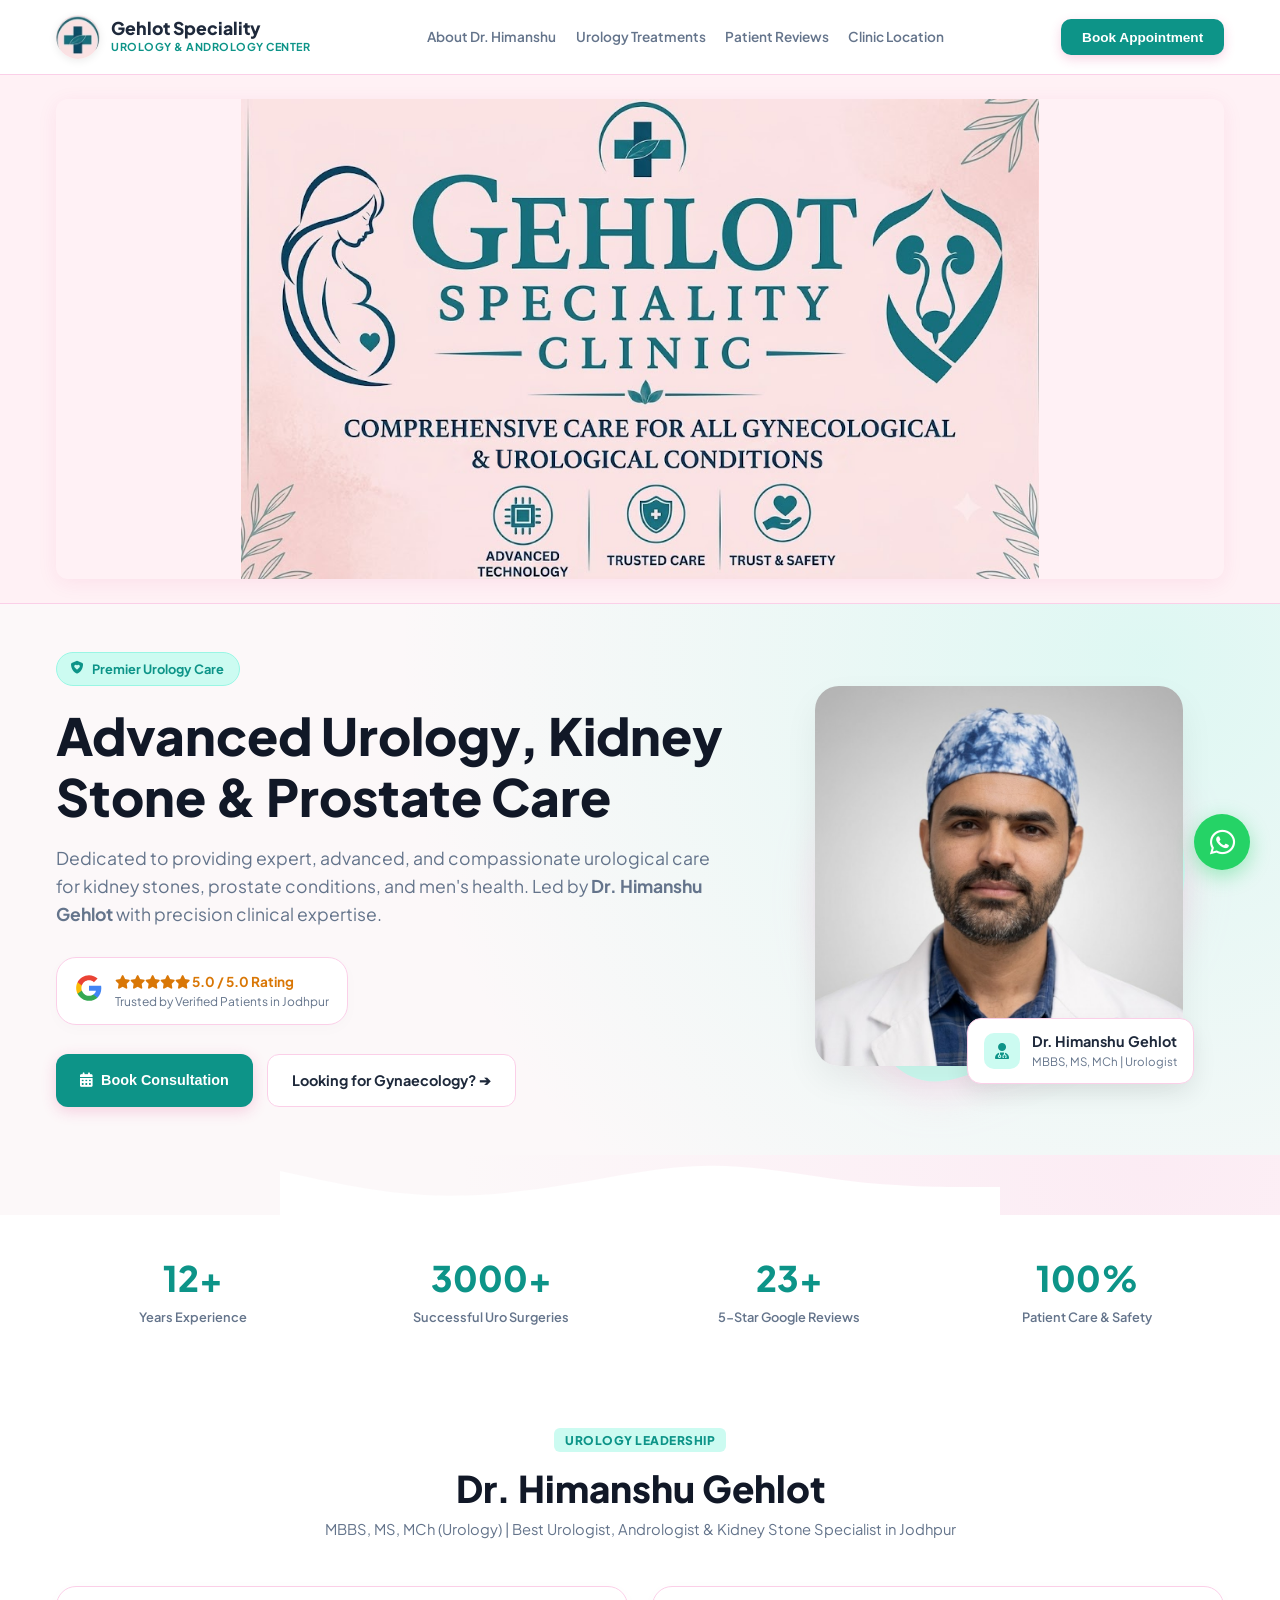
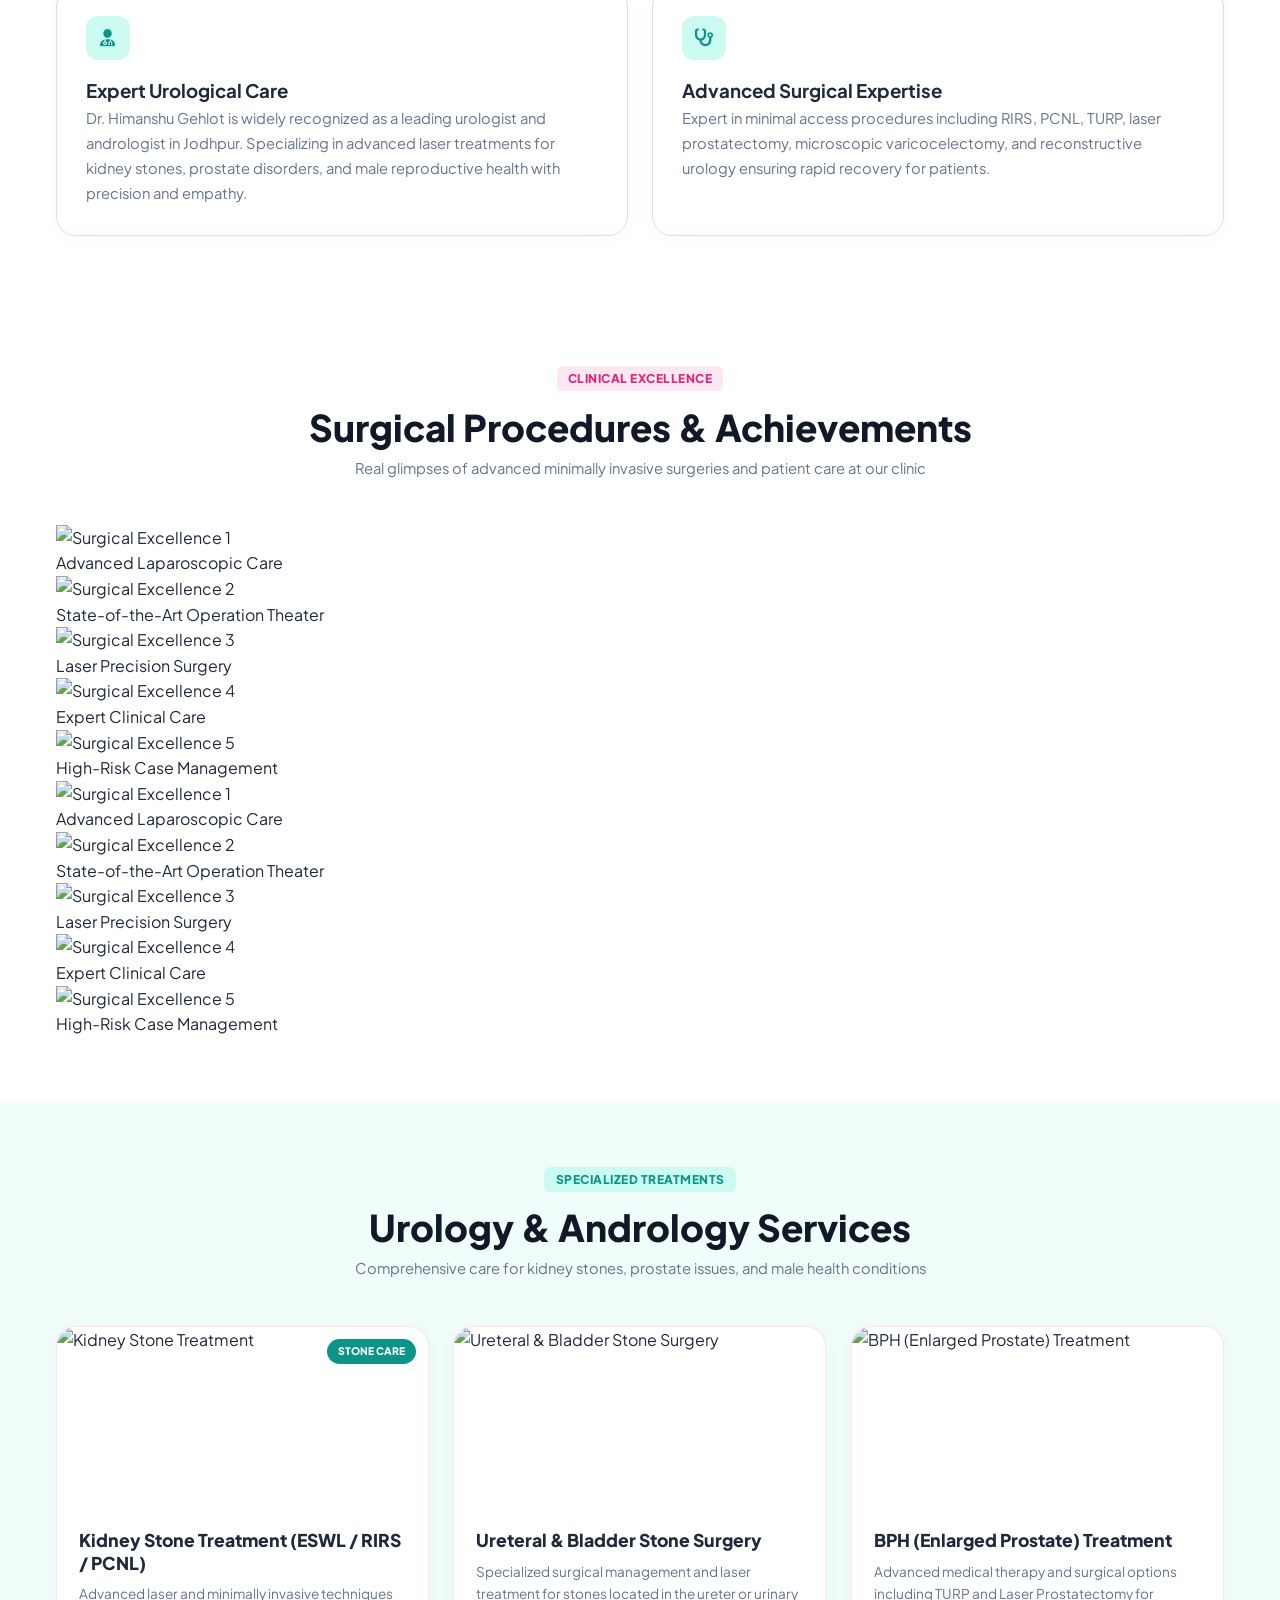
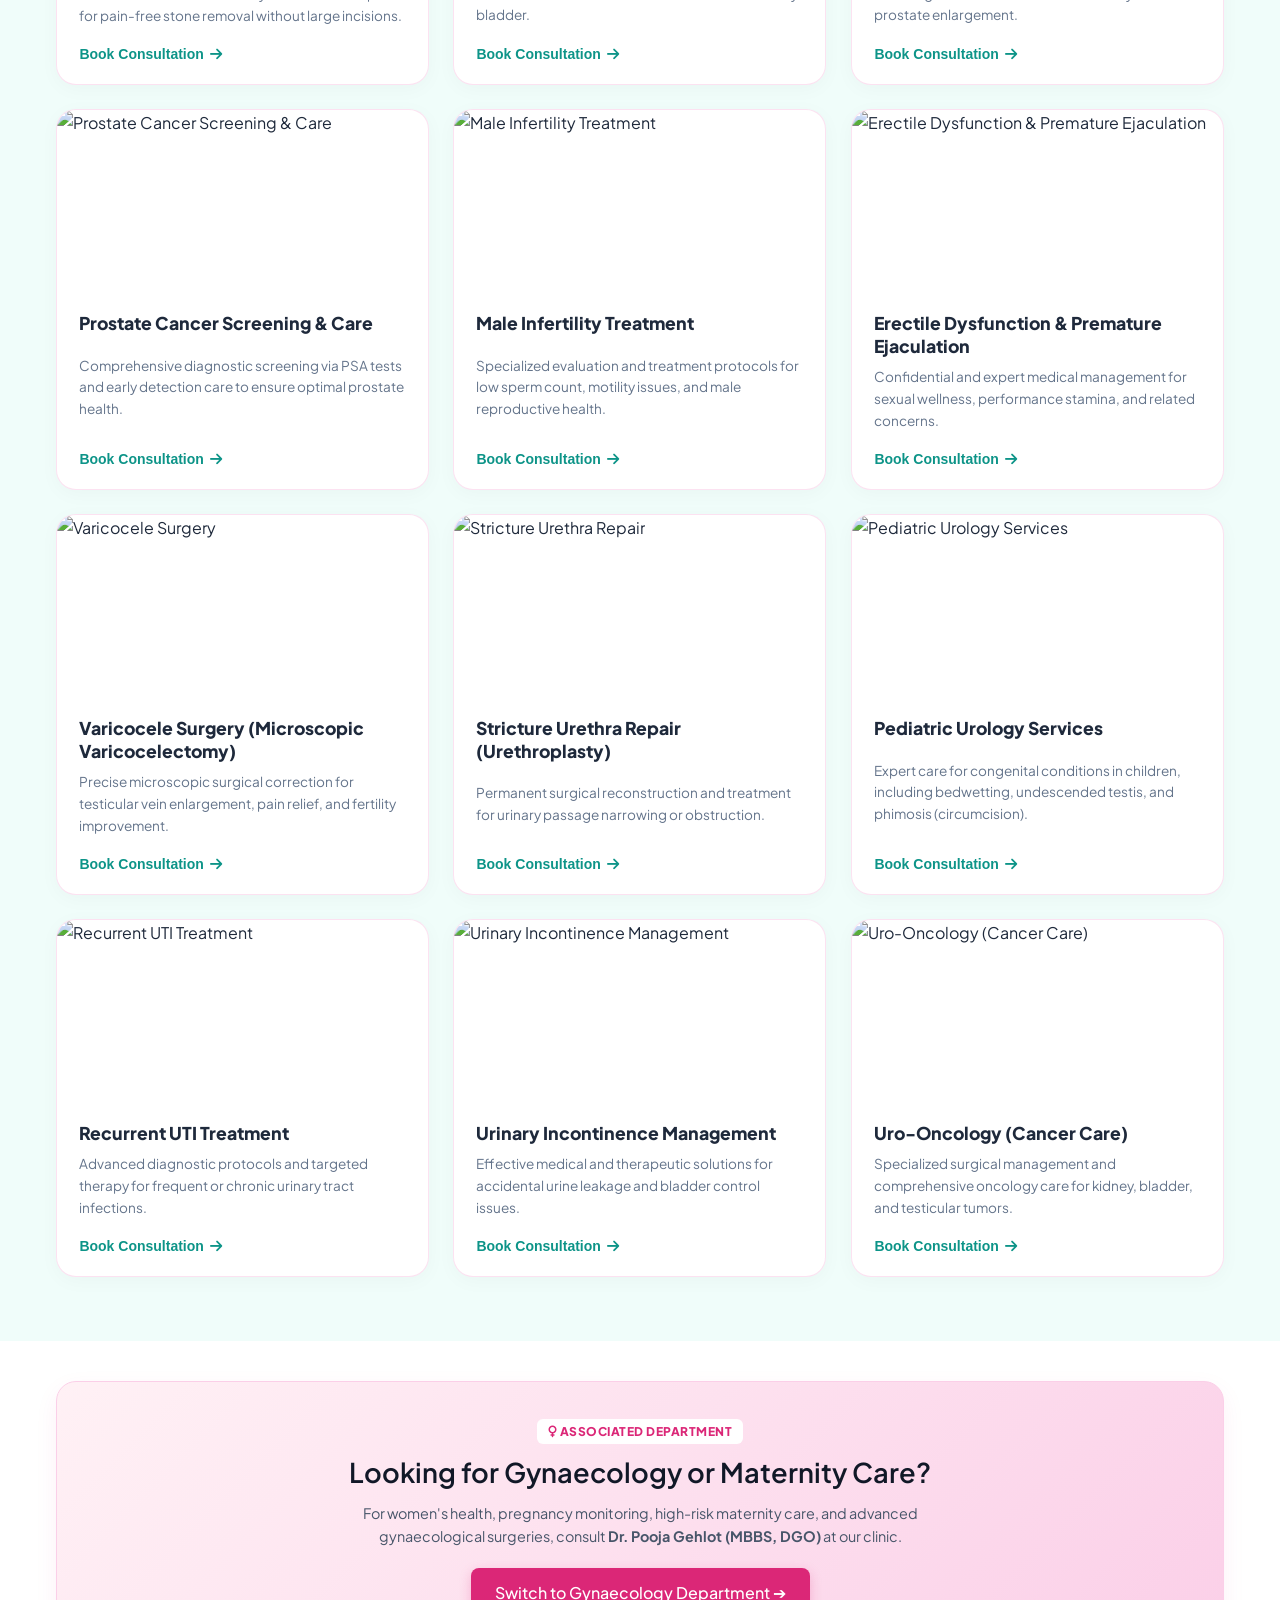
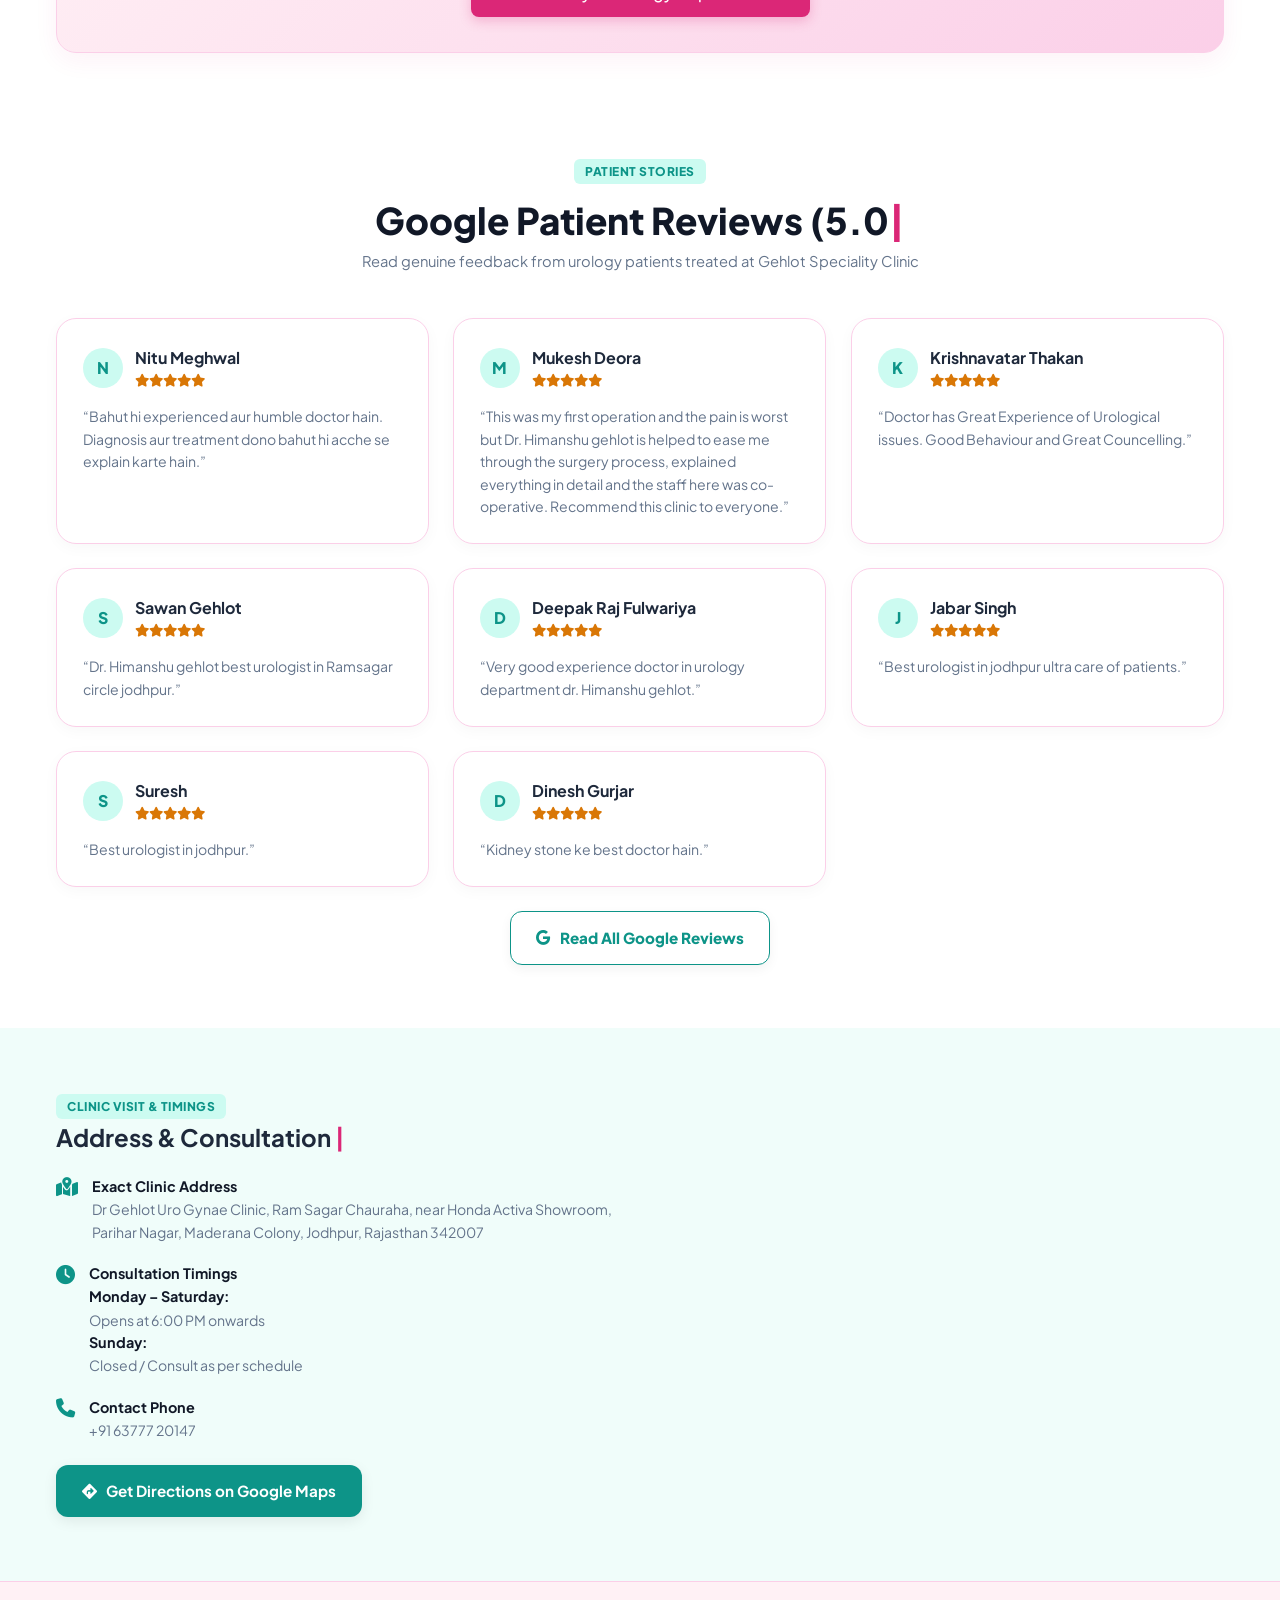
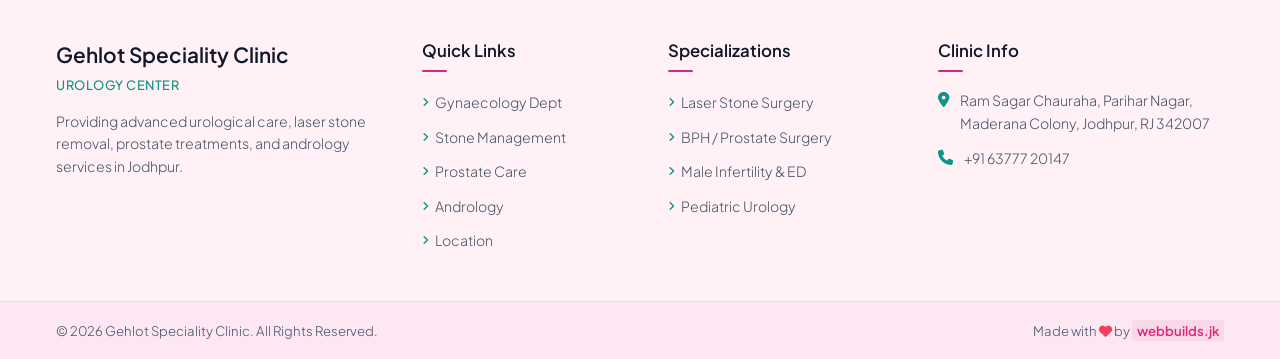
==== commit 5db75791: "Refactor add function to accept parameters" ====
--- a/urology.html
+++ b/urology.html
@@ -60,7 +60,7 @@
 
     <section class="banner-image-section">
     <div class="container">
-        <img src="uro.jpeg" alt="Gehlot Speciality Clinic Banner" class="hero-banner-img">
+        <img src="uro_banner.png" alt="Gehlot Speciality Clinic Banner" class="hero-banner-img">
     </div>
 </section>
 
@@ -69,7 +69,7 @@
         <div class="container hero-grid">
             <div class="hero-left reveal-left">
                 <div class="soft-pill" style="background: #ccfbf1; color: #0d9488; border-color: #99f6e4;">
-                    <i class="fa-solid fa-shield-heart"></i> Premier Urology & Andrology Care
+                    <i class="fa-solid fa-shield-heart"></i> Premier Urology Care
                 </div>
 
                 <h1 class="hero-heading">
@@ -185,6 +185,70 @@
         </div>
     </section>
 
+    <!-- Surgical Excellence Auto-Rotating Gallery -->
+<section class="section-padding bg-white" id="gallery">
+    <div class="container">
+        <div class="section-title-box text-center">
+            <span class="tag-label">Clinical Excellence</span>
+            <h2>Surgical Procedures & Achievements</h2>
+            <p>Real glimpses of advanced minimally invasive surgeries and patient care at our clinic</p>
+        </div>
+
+        <!-- Auto-Moving Infinite Carousel -->
+        <div class="surgery-carousel-wrapper">
+            <div class="surgery-carousel-track">
+                <!-- Photo 1 -->
+                <div class="surgery-card">
+                    <img src="https://res.cloudinary.com/arjyfysu/image/upload/v1792878383/WhatsApp_Image_2026-10-23_at_10.59.20_PM.jpg" alt="Surgical Excellence 1">
+                    <div class="surgery-card-caption">Advanced Laparoscopic Care</div>
+                </div>
+                <!-- Photo 2 -->
+                <div class="surgery-card">
+                    <img src="https://res.cloudinary.com/arjyfysu/image/upload/v1792878399/WhatsApp_Image_2026-10-23_at_10.59.20_PM_1.jpg" alt="Surgical Excellence 2">
+                    <div class="surgery-card-caption">State-of-the-Art Operation Theater</div>
+                </div>
+                <!-- Photo 3 -->
+                <div class="surgery-card">
+                    <img src="https://res.cloudinary.com/arjyfysu/image/upload/v1792878415/WhatsApp_Image_2026-10-23_at_10.59.20_PM_2.jpg" alt="Surgical Excellence 3">
+                    <div class="surgery-card-caption">Laser Precision Surgery</div>
+                </div>
+                <!-- Photo 4 -->
+                <div class="surgery-card">
+                    <img src="https://res.cloudinary.com/arjyfysu/image/upload/v1792878425/WhatsApp_Image_2026-10-23_at_10.59.21_PM.jpg" alt="Surgical Excellence 4">
+                    <div class="surgery-card-caption">Expert Clinical Care</div>
+                </div>
+                <!-- Photo 5 -->
+                <div class="surgery-card">
+                    <img src="https://res.cloudinary.com/arjyfysu/image/upload/v1792878435/WhatsApp_Image_2026-10-23_at_10.59.21_PM_1.jpg" alt="Surgical Excellence 5">
+                    <div class="surgery-card-caption">High-Risk Case Management</div>
+                </div>
+
+                <!-- Duplicate Cards for Infinite Seamless Loop -->
+                <div class="surgery-card">
+                    <img src="https://res.cloudinary.com/arjyfysu/image/upload/v1792878383/WhatsApp_Image_2026-10-23_at_10.59.20_PM.jpg" alt="Surgical Excellence 1">
+                    <div class="surgery-card-caption">Advanced Laparoscopic Care</div>
+                </div>
+                <div class="surgery-card">
+                    <img src="https://res.cloudinary.com/arjyfysu/image/upload/v1792878399/WhatsApp_Image_2026-10-23_at_10.59.20_PM_1.jpg" alt="Surgical Excellence 2">
+                    <div class="surgery-card-caption">State-of-the-Art Operation Theater</div>
+                </div>
+                <div class="surgery-card">
+                    <img src="https://res.cloudinary.com/arjyfysu/image/upload/v1792878415/WhatsApp_Image_2026-10-23_at_10.59.20_PM_2.jpg" alt="Surgical Excellence 3">
+                    <div class="surgery-card-caption">Laser Precision Surgery</div>
+                </div>
+                <div class="surgery-card">
+                    <img src="https://res.cloudinary.com/arjyfysu/image/upload/v1792878425/WhatsApp_Image_2026-10-23_at_10.59.21_PM.jpg" alt="Surgical Excellence 4">
+                    <div class="surgery-card-caption">Expert Clinical Care</div>
+                </div>
+                <div class="surgery-card">
+                    <img src="https://res.cloudinary.com/arjyfysu/image/upload/v1792878435/WhatsApp_Image_2026-10-23_at_10.59.21_PM_1.jpg" alt="Surgical Excellence 5">
+                    <div class="surgery-card-caption">High-Risk Case Management</div>
+                </div>
+            </div>
+        </div>
+    </div>
+</section>
+
 <!-- UROLOGY TREATMENTS SECTION (SINGLE TREATMENT PER CARD, PROFESSIONAL ENGLISH) -->
     <section class="section-padding bg-soft-green" id="treatments" style="background-color: #f0fdfa;">
         <div class="container">
@@ -198,7 +262,7 @@
                 <!-- Card 1 -->
                 <div class="frameless-card reveal-left">
                     <div class="frameless-thumb">
-                        <img src="https://www.practostatic.com/fit/4a5da0415d7817a33c92cb9cbdf4530a834ca5a6" alt="Kidney Stone Treatment">
+                        <img src="https://res.cloudinary.com/arjyfysu/image/upload/v1792861360/riris.jpg" alt="Kidney Stone Treatment">
                         <span class="card-badge" style="background: #0d9488;">Stone Care</span>
                     </div>
                     <div class="frameless-content">
@@ -213,7 +277,7 @@
                 <!-- Card 2 -->
                 <div class="frameless-card reveal-up">
                     <div class="frameless-thumb">
-                        <img src="https://www.jdmeditech.com/wp-content/uploads/2025/05/Ureteroscopy-URS-Therapeutic.png" alt="Ureteral & Bladder Stone Surgery">
+                        <img src="https://res.cloudinary.com/arjyfysu/image/upload/v1792861723/Gemini_Generated_Image_woht14woht14woht.png" alt="Ureteral & Bladder Stone Surgery">
                     </div>
                     <div class="frameless-content">
                         <h3>Ureteral & Bladder Stone Surgery</h3>
@@ -598,7 +662,7 @@
                 <div class="footer-grid">
                     <div class="footer-col footer-about-col">
                         <h3 class="footer-brand-title">Gehlot Speciality Clinic</h3>
-                        <p class="footer-brand-subtitle" style="color: #0d9488;">Urology & Andrology Center</p>
+                        <p class="footer-brand-subtitle" style="color: #0d9488;">Urology Center</p>
                         <p class="footer-text">
                             Providing advanced urological care, laser stone removal, prostate treatments, and andrology services in Jodhpur.
                         </p>
@@ -656,4 +720,4 @@
     <script src="script.js"></script>
 </body>
 
-</html>+</html>
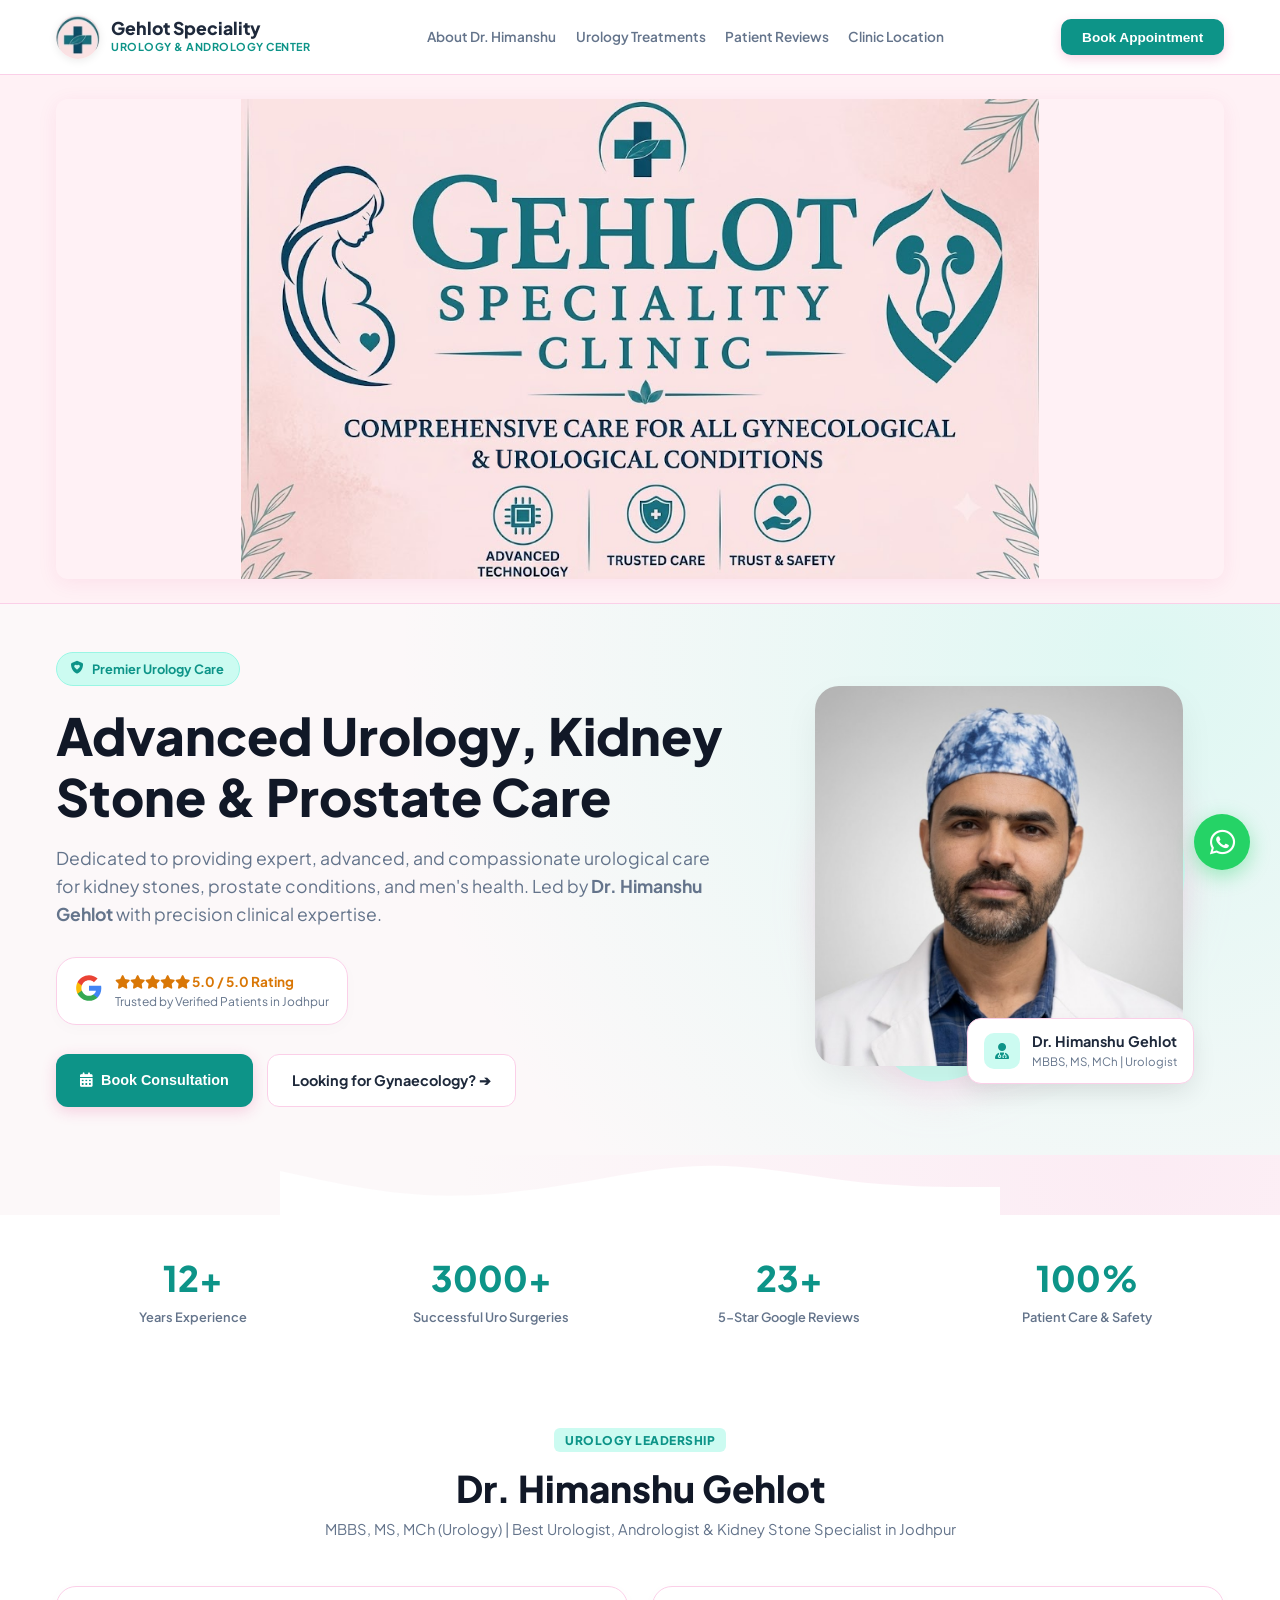
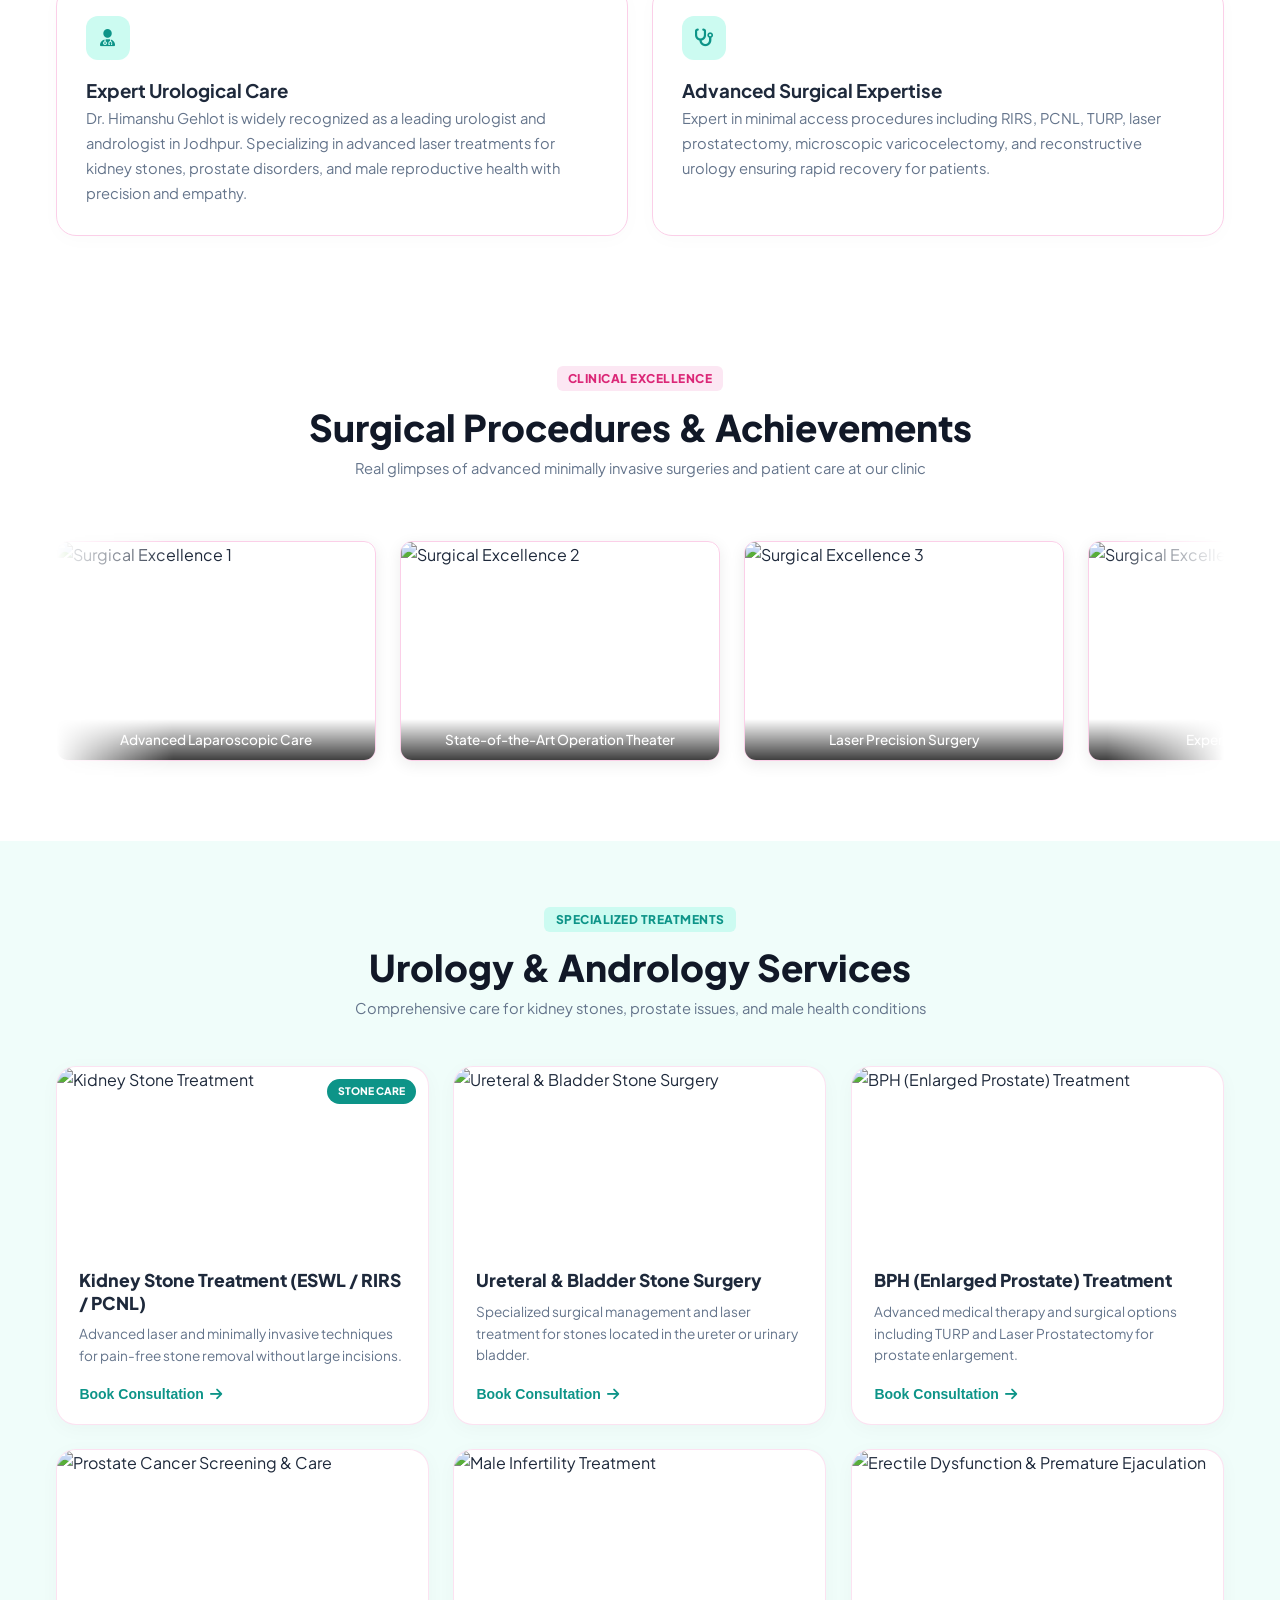
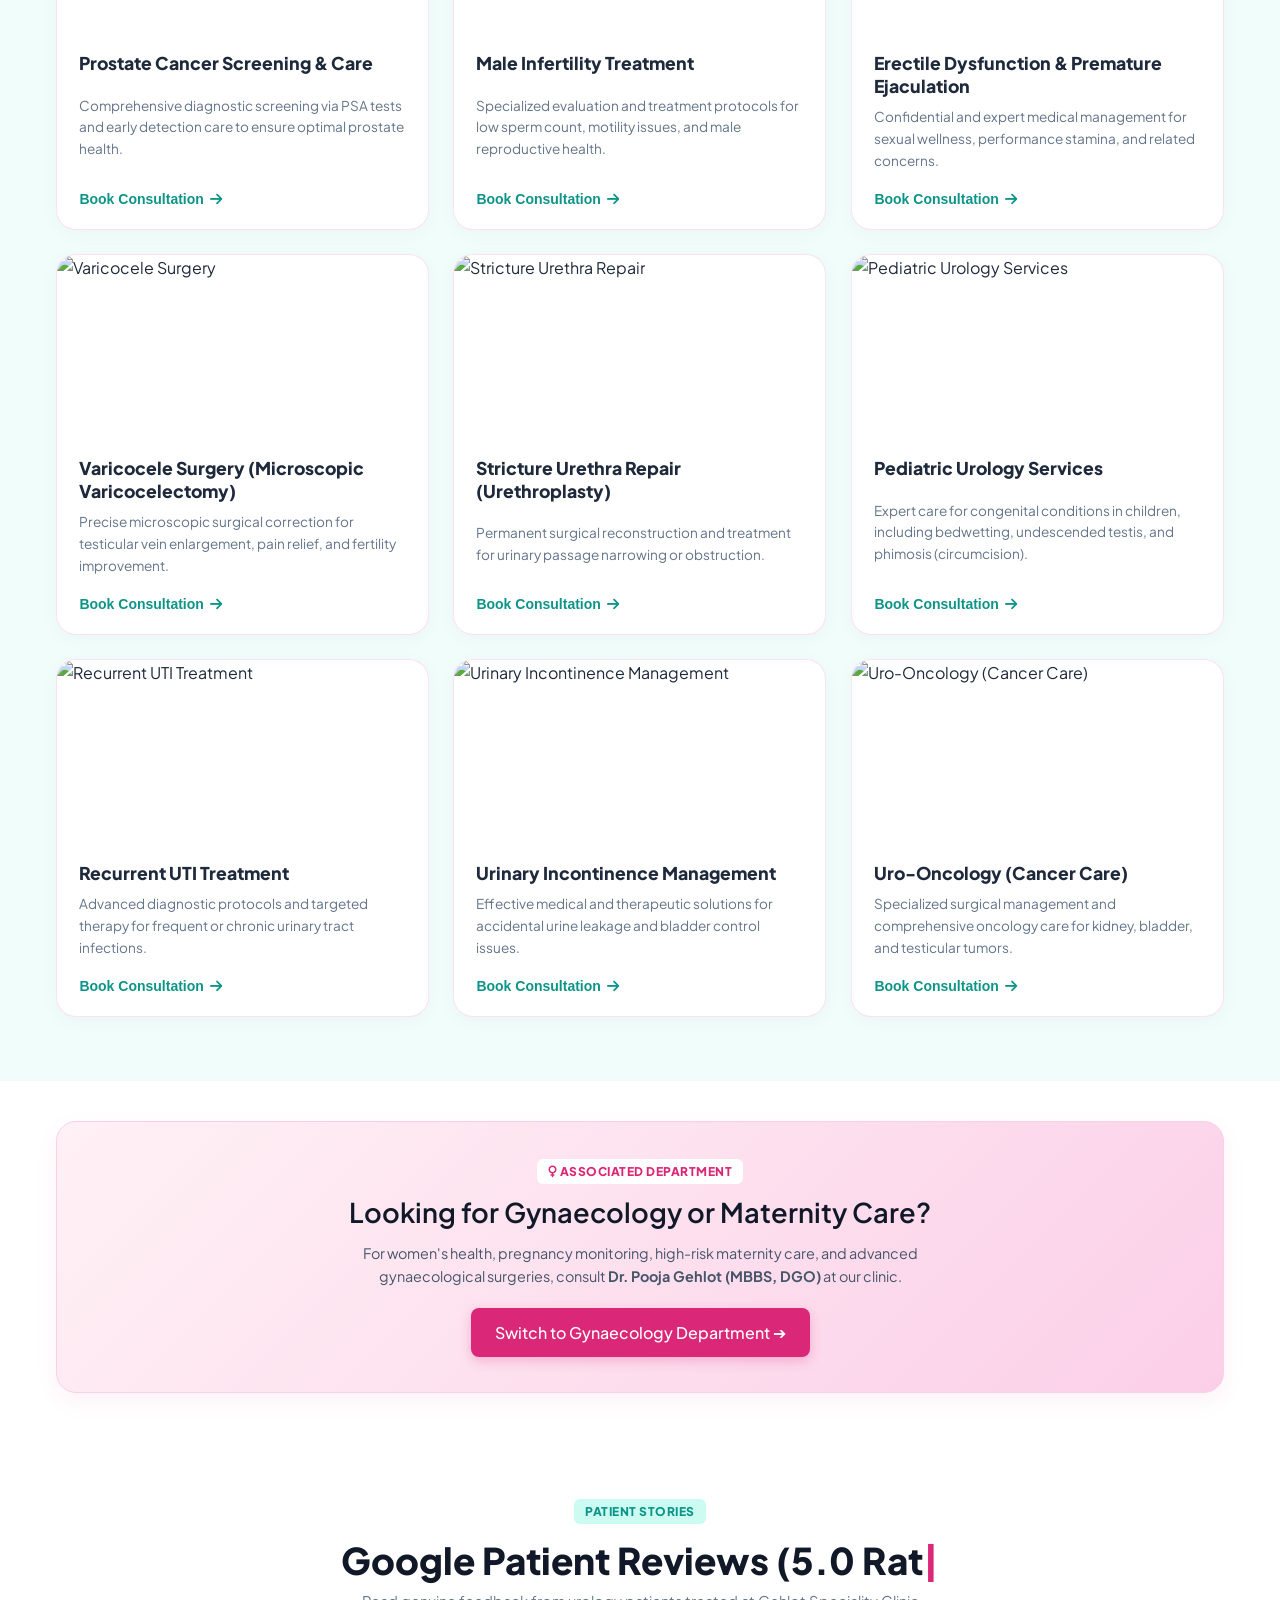
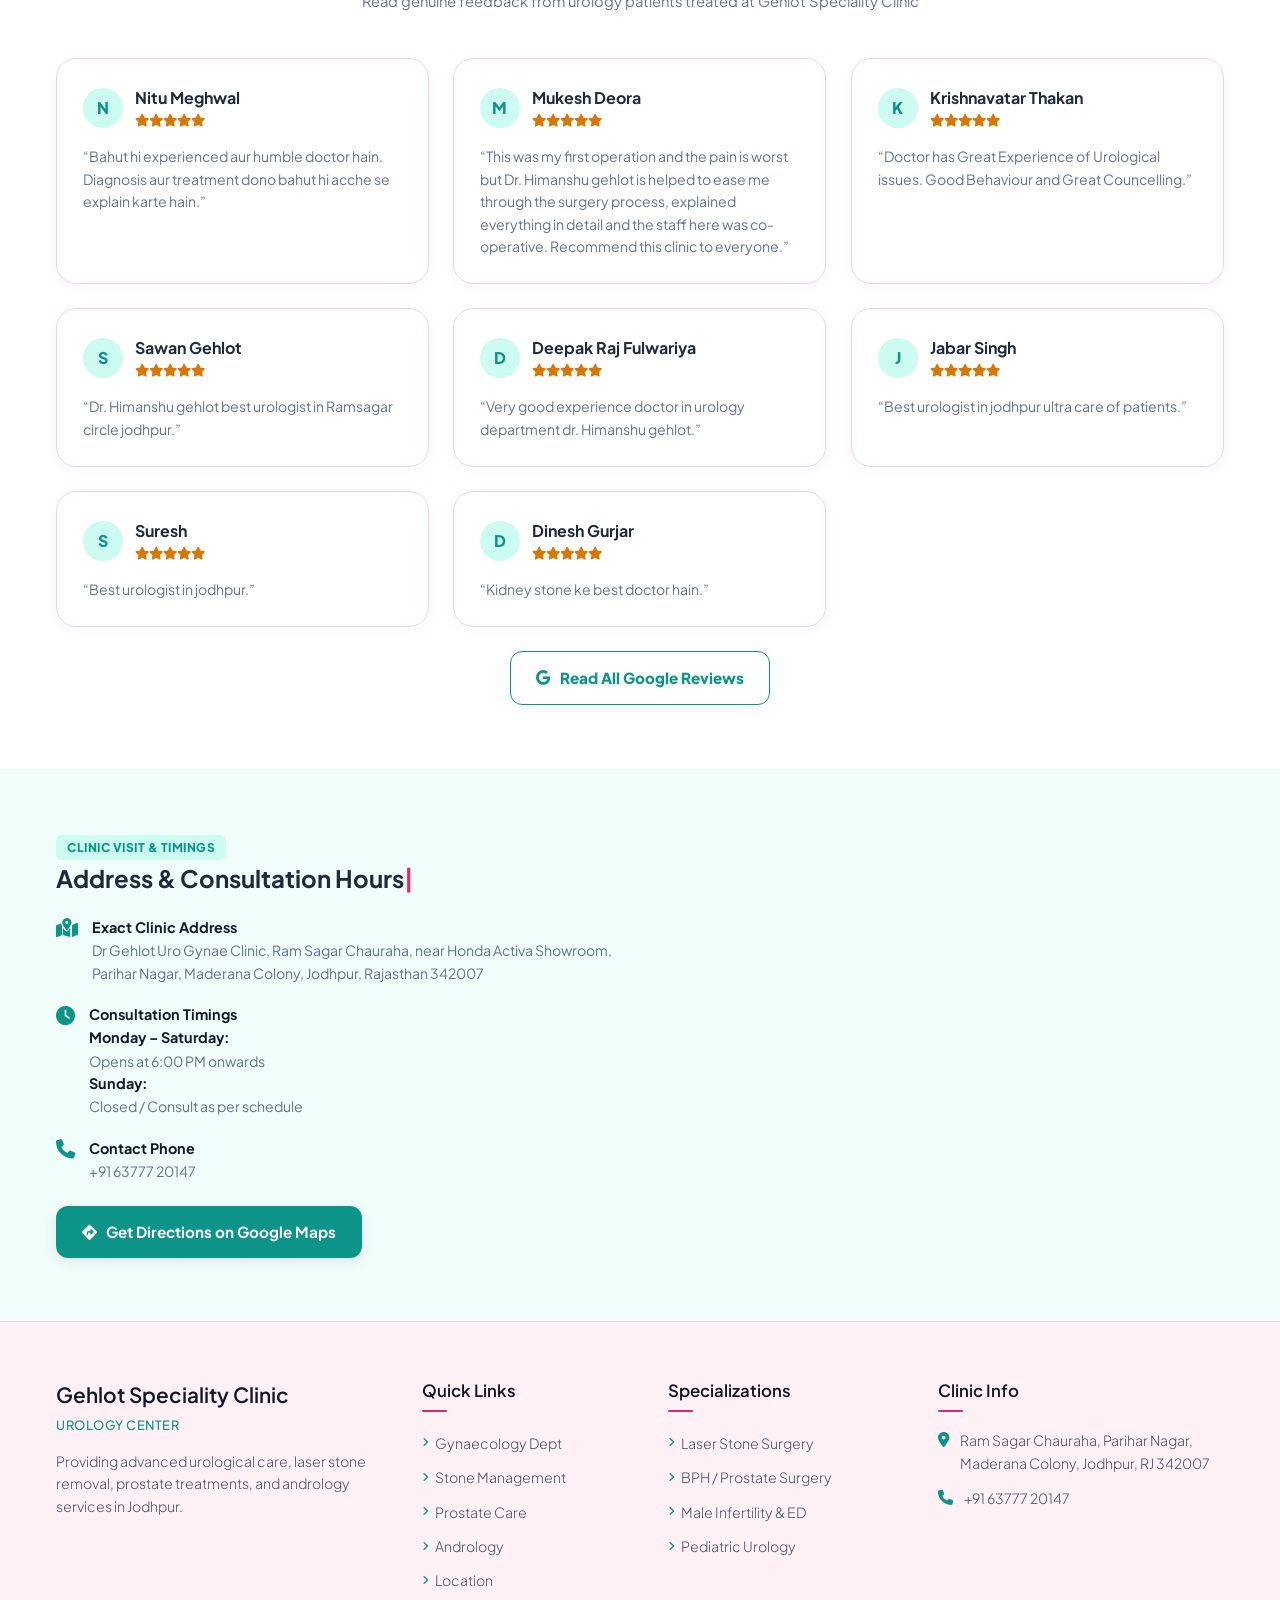
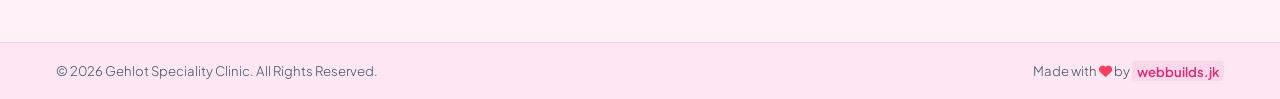
==== commit 905fa04b: "Update print statement from 'Hello' to 'Goodbye'" ====
--- a/urology.html
+++ b/urology.html
@@ -5,8 +5,11 @@
     <meta charset="UTF-8">
     <meta name="viewport" content="width=device-width, initial-scale=1.0, maximum-scale=1.0, user-scalable=no">
     <title>Dr. Himanshu Gehlot | Best Urologist & Andrologist in Jodhpur</title>
-
+    <meta name="viewport" content="width=device-width, initial-scale=1.0">
+    <meta name="description"
+        content="Gehlot Speciality Clinic in Jodhpur - Best Gynaecology, Maternity, and Urology care by expert doctors.">
     <link rel="preconnect" href="https://fonts.googleapis.com">
+    <link rel="icon" type="image/jpeg" href="logog.jpeg">
     <link rel="preconnect" href="https://fonts.gstatic.com" crossorigin>
     <link href="https://fonts.googleapis.com/css2?family=Plus+Jakarta+Sans:wght@300;400;500;600;700&display=swap"
         rel="stylesheet">
@@ -21,8 +24,8 @@
         <div class="container nav-flex">
             <a href="urology.html" class="brand-box">
                 <div class="brand-icon logo-img-box">
-        <img src="logou.jpeg" alt="Gehlot Speciality Clinic Logo" class="brand-logo-img">
-    </div>
+                    <img src="logou.jpeg" alt="Gehlot Speciality Clinic Logo" class="brand-logo-img">
+                </div>
                 <div class="brand-text">
                     <span class="brand-title">Gehlot Speciality</span>
                     <span class="brand-subtitle" style="color: #0d9488;">Urology & Andrology Center</span>
@@ -37,7 +40,8 @@
             </nav>
 
             <div class="header-actions">
-                <button onclick="openBookingModal('General Urology Consultation')" class="nav-btn-wa" style="background: #0d9488;">
+                <button onclick="openBookingModal('General Urology Consultation')" class="nav-btn-wa"
+                    style="background: #0d9488;">
                     <span>Book Appointment</span>
                 </button>
                 <button class="mobile-hamburger" id="menuBtn" aria-label="Toggle Navigation">
@@ -52,609 +56,705 @@
             <a href="#treatments" class="drawer-link">Urology Treatments</a>
             <a href="#reviews" class="drawer-link">Patient Reviews</a>
             <a href="#location" class="drawer-link">Clinic Location & Timings</a>
-            <button onclick="openBookingModal('General Urology Consultation')" class="drawer-wa-btn" style="background: #0d9488;">
+            <button onclick="openBookingModal('General Urology Consultation')" class="drawer-wa-btn"
+                style="background: #0d9488;">
                 Book Appointment
             </button>
         </div>
     </header>
-
-    <section class="banner-image-section">
-    <div class="container">
-        <img src="uro_banner.png" alt="Gehlot Speciality Clinic Banner" class="hero-banner-img">
-    </div>
-</section>
-
-    <!-- Soft Luxury Hero Section (Exact Index Layout with Greenish Theme) -->
-    <section class="hero-wrapper" style="background: radial-gradient(circle at 90% 10%, rgba(153, 246, 228, 0.3) 0%, transparent 60%);">
-        <div class="container hero-grid">
-            <div class="hero-left reveal-left">
-                <div class="soft-pill" style="background: #ccfbf1; color: #0d9488; border-color: #99f6e4;">
-                    <i class="fa-solid fa-shield-heart"></i> Premier Urology Care
-                </div>
-
-                <h1 class="hero-heading">
-                    <span class="tw-target" data-text="Advanced Urology, Kidney Stone & Prostate Care"></span>
-                </h1>
-
-                <p class="hero-subtext">
-                    Dedicated to providing expert, advanced, and compassionate urological care for kidney stones, prostate conditions, and men's health. Led by <strong>Dr. Himanshu Gehlot</strong> with precision clinical expertise.
-                </p>
-
-                <div class="google-trust-card">
-                    <div class="google-svg">
-                        <svg viewBox="0 0 24 24" width="28" height="28">
-                            <path fill="#4285F4" d="M22.56 12.25c0-.78-.07-1.53-.2-2.25H12v4.26h5.92c-.26 1.37-1.04 2.53-2.21 3.31v2.77h3.57c2.08-1.92 3.28-4.74 3.28-8.09z" />
-                            <path fill="#34A853" d="M12 23c2.97 0 5.46-.98 7.28-2.66l-3.57-2.77c-.98.66-2.23 1.06-3.71 1.06-2.86 0-5.29-1.93-6.16-4.53H2.18v2.84C3.99 20.53 7.7 23 12 23z" />
-                            <path fill="#FBBC05" d="M5.84 14.09c-.22-.66-.35-1.36-.35-2.09s.13-1.43.35-2.09V7.06H2.18C1.43 8.55 1 10.22 1 12s.43 3.45 1.18 4.94l2.85-2.22.81-.63z" />
-                            <path fill="#EA4335" d="M12 5.38c1.62 0 3.06.56 4.21 1.64l3.15-3.15C17.45 2.09 14.97 1 12 1 7.7 1 3.99 3.47 2.18 7.06l3.66 2.84c.87-2.6 3.3-4.52 6.16-4.52z" />
-                        </svg>
-                    </div>
-                    <div class="trust-details">
-                        <div class="star-rating">
-                            <i class="fa-solid fa-star"></i><i class="fa-solid fa-star"></i><i class="fa-solid fa-star"></i><i class="fa-solid fa-star"></i><i class="fa-solid fa-star"></i>
-                            <strong>5.0 / 5.0 Rating</strong>
-                        </div>
-                        <span>Trusted by Verified Patients in Jodhpur</span>
-                    </div>
-                </div>
-
-                <div class="hero-cta-group">
-                    <button onclick="openBookingModal('Consult Dr. Himanshu Gehlot')" class="btn-main-primary" style="background: #0d9488;">
-                        <i class="fa-solid fa-calendar-days"></i> Book Consultation
+    <main>
+        <section class="banner-image-section">
+            <div class="container">
+                <img src="uro_banner.png" alt="Gehlot Speciality Clinic Banner" class="hero-banner-img">
+            </div>
+        </section>
+
+        <!-- Soft Luxury Hero Section (Exact Index Layout with Greenish Theme) -->
+        <section class="hero-wrapper"
+            style="background: radial-gradient(circle at 90% 10%, rgba(153, 246, 228, 0.3) 0%, transparent 60%);">
+            <div class="container hero-grid">
+                <div class="hero-left reveal-left">
+                    <div class="soft-pill" style="background: #ccfbf1; color: #0d9488; border-color: #99f6e4;">
+                        <i class="fa-solid fa-shield-heart"></i> Premier Urology Care
+                    </div>
+
+                    <h1 class="hero-heading">
+                        <span class="tw-target" data-text="Advanced Urology, Kidney Stone & Prostate Care"></span>
+                    </h1>
+
+                    <p class="hero-subtext">
+                        Dedicated to providing expert, advanced, and compassionate urological care for kidney stones,
+                        prostate conditions, and men's health. Led by <strong>Dr. Himanshu Gehlot</strong> with
+                        precision clinical expertise.
+                    </p>
+
+                    <div class="google-trust-card">
+                        <div class="google-svg">
+                            <svg viewBox="0 0 24 24" width="28" height="28">
+                                <path fill="#4285F4"
+                                    d="M22.56 12.25c0-.78-.07-1.53-.2-2.25H12v4.26h5.92c-.26 1.37-1.04 2.53-2.21 3.31v2.77h3.57c2.08-1.92 3.28-4.74 3.28-8.09z" />
+                                <path fill="#34A853"
+                                    d="M12 23c2.97 0 5.46-.98 7.28-2.66l-3.57-2.77c-.98.66-2.23 1.06-3.71 1.06-2.86 0-5.29-1.93-6.16-4.53H2.18v2.84C3.99 20.53 7.7 23 12 23z" />
+                                <path fill="#FBBC05"
+                                    d="M5.84 14.09c-.22-.66-.35-1.36-.35-2.09s.13-1.43.35-2.09V7.06H2.18C1.43 8.55 1 10.22 1 12s.43 3.45 1.18 4.94l2.85-2.22.81-.63z" />
+                                <path fill="#EA4335"
+                                    d="M12 5.38c1.62 0 3.06.56 4.21 1.64l3.15-3.15C17.45 2.09 14.97 1 12 1 7.7 1 3.99 3.47 2.18 7.06l3.66 2.84c.87-2.6 3.3-4.52 6.16-4.52z" />
+                            </svg>
+                        </div>
+                        <div class="trust-details">
+                            <div class="star-rating">
+                                <i class="fa-solid fa-star"></i><i class="fa-solid fa-star"></i><i
+                                    class="fa-solid fa-star"></i><i class="fa-solid fa-star"></i><i
+                                    class="fa-solid fa-star"></i>
+                                <strong>5.0 / 5.0 Rating</strong>
+                            </div>
+                            <span>Trusted by Verified Patients in Jodhpur</span>
+                        </div>
+                    </div>
+
+                    <div class="hero-cta-group">
+                        <button onclick="openBookingModal('Consult Dr. Himanshu Gehlot')" class="btn-main-primary"
+                            style="background: #0d9488;">
+                            <i class="fa-solid fa-calendar-days"></i> Book Consultation
+                        </button>
+                        <a href="index.html" class="btn-main-secondary">Looking for Gynaecology? ➔</a>
+                    </div>
+                </div>
+
+                <!-- Organic Custom SVG Frame & Doctor Portrait -->
+                <div class="hero-right reveal-right">
+                    <div class="organic-doctor-box">
+                        <div class="bg-svg-blob">
+                            <svg viewBox="0 0 200 200" xmlns="http://www.w3.org/2000/svg">
+                                <path fill="#ccfbf1"
+                                    d="M44.7,-76.4C58.8,-69.3,71.8,-59.1,80.5,-45.8C89.3,-32.5,93.8,-16.3,92.8,-0.6C91.8,15.1,85.3,30.3,75.7,42.8C66.2,55.3,53.6,65.1,39.6,73.1C25.7,81.2,10.4,87.5,-3.9,93.3C-18.2,99.1,-31.5,104.4,-43.8,98.6C-56.2,92.8,-67.7,75.9,-75.7,59.3C-83.7,42.7,-88.2,26.4,-89.1,10.1C-90,-6.2,-87.3,-22.4,-79.6,-36.1C-71.9,-49.8,-59.1,-61,-45.2,-68.3C-31.3,-75.6,-16.2,-79,-0.6,-78.1C15,-77.2,30.6,-83.5,44.7,-76.4Z"
+                                    transform="translate(100 100)" />
+                            </svg>
+                        </div>
+                        <img src="drg.jpeg" alt="Dr. Himanshu Gehlot" class="doc-portrait-organic">
+                        <div class="floating-badge">
+                            <i class="fa-solid fa-user-doctor" style="background: #ccfbf1; color: #0d9488;"></i>
+                            <div>
+                                <strong>Dr. Himanshu Gehlot</strong>
+                                <span>MBBS, MS, MCh | Urologist</span>
+                            </div>
+                        </div>
+                    </div>
+                </div>
+            </div>
+        </section>
+
+        <!-- Custom SVG Wave Divider -->
+        <div class="svg-wave-divider">
+            <svg viewBox="0 0 1440 120" fill="none" xmlns="http://www.w3.org/2000/svg">
+                <path
+                    d="M0,32L48,42.7C96,53,192,75,288,80C384,85,480,75,576,58.7C672,43,768,21,864,21.3C960,21,1056,43,1152,53.3C1248,64,1344,64,1392,64L1440,64L1440,120L1392,120C1344,120,1248,120,1152,120C1056,120,960,120,864,120C768,120,672,120,576,120C480,120,384,120,288,120C192,120,96,120,48,120L0,120Z"
+                    fill="#ffffff" />
+            </svg>
+        </div>
+
+        <!-- Stats Bar -->
+        <section class="stats-strip reveal-up">
+            <div class="container stats-flex">
+                <div class="stat-box">
+                    <div class="num" style="color: #0d9488;"><span class="counter" data-target="12">0</span>+</div>
+                    <div class="lbl">Years Experience</div>
+                </div>
+                <div class="stat-box">
+                    <div class="num" style="color: #0d9488;"><span class="counter" data-target="3000">0</span>+</div>
+                    <div class="lbl">Successful Uro Surgeries</div>
+                </div>
+                <div class="stat-box">
+                    <div class="num" style="color: #0d9488;"><span class="counter" data-target="23">0</span>+</div>
+                    <div class="lbl">5-Star Google Reviews</div>
+                </div>
+                <div class="stat-box">
+                    <div class="num" style="color: #0d9488;"><span class="counter" data-target="100">0</span>%</div>
+                    <div class="lbl">Patient Care & Safety</div>
+                </div>
+            </div>
+        </section>
+
+        <!-- About Dr. Himanshu Gehlot -->
+        <section class="section-padding bg-white" id="about">
+            <div class="container">
+                <div class="section-title-box text-center">
+                    <span class="tag-label" style="color: #0d9488; background: #ccfbf1;">Urology Leadership</span>
+                    <h2><span class="tw-target" data-text="Dr. Himanshu Gehlot"></span></h2>
+                    <p>MBBS, MS, MCh (Urology) | Best Urologist, Andrologist & Kidney Stone Specialist in Jodhpur</p>
+                </div>
+
+                <div class="about-card-wrapper">
+                    <div class="about-bio-card reveal-left">
+                        <div class="bio-icon-header" style="background: #ccfbf1; color: #0d9488;"><i
+                                class="fa-solid fa-user-doctor"></i></div>
+                        <h3>Expert Urological Care</h3>
+                        <p class="bio-text">
+                            Dr. Himanshu Gehlot is widely recognized as a leading urologist and andrologist in Jodhpur.
+                            Specializing in advanced laser treatments for kidney stones, prostate disorders, and male
+                            reproductive health with precision and empathy.
+                        </p>
+                    </div>
+
+                    <div class="about-bio-card reveal-right">
+                        <div class="bio-icon-header" style="background: #ccfbf1; color: #0d9488;"><i
+                                class="fa-solid fa-stethoscope"></i></div>
+                        <h3>Advanced Surgical Expertise</h3>
+                        <p class="bio-text">
+                            Expert in minimal access procedures including RIRS, PCNL, TURP, laser prostatectomy,
+                            microscopic varicocelectomy, and reconstructive urology ensuring rapid recovery for
+                            patients.
+                        </p>
+                    </div>
+                </div>
+            </div>
+        </section>
+
+        <!-- Surgical Excellence Auto-Rotating Gallery -->
+        <section class="section-padding bg-white" id="gallery">
+            <div class="container">
+                <div class="section-title-box text-center">
+                    <span class="tag-label">Clinical Excellence</span>
+                    <h2>Surgical Procedures & Achievements</h2>
+                    <p>Real glimpses of advanced minimally invasive surgeries and patient care at our clinic</p>
+                </div>
+
+                <!-- Auto-Moving Infinite Carousel -->
+                <div class="surgery-carousel-wrapper">
+                    <div class="surgery-carousel-track">
+                        <!-- Photo 1 -->
+                        <div class="surgery-card">
+                            <img src="https://res.cloudinary.com/arjyfysu/image/upload/v1792878383/WhatsApp_Image_2026-10-23_at_10.59.20_PM.jpg"
+                                alt="Surgical Excellence 1">
+                            <div class="surgery-card-caption">Advanced Laparoscopic Care</div>
+                        </div>
+                        <!-- Photo 2 -->
+                        <div class="surgery-card">
+                            <img src="https://res.cloudinary.com/arjyfysu/image/upload/v1792878399/WhatsApp_Image_2026-10-23_at_10.59.20_PM_1.jpg"
+                                alt="Surgical Excellence 2">
+                            <div class="surgery-card-caption">State-of-the-Art Operation Theater</div>
+                        </div>
+                        <!-- Photo 3 -->
+                        <div class="surgery-card">
+                            <img src="https://res.cloudinary.com/arjyfysu/image/upload/v1792878415/WhatsApp_Image_2026-10-23_at_10.59.20_PM_2.jpg"
+                                alt="Surgical Excellence 3">
+                            <div class="surgery-card-caption">Laser Precision Surgery</div>
+                        </div>
+                        <!-- Photo 4 -->
+                        <div class="surgery-card">
+                            <img src="https://res.cloudinary.com/arjyfysu/image/upload/v1792878425/WhatsApp_Image_2026-10-23_at_10.59.21_PM.jpg"
+                                alt="Surgical Excellence 4">
+                            <div class="surgery-card-caption">Expert Clinical Care</div>
+                        </div>
+                        <!-- Photo 5 -->
+                        <div class="surgery-card">
+                            <img src="https://res.cloudinary.com/arjyfysu/image/upload/v1792878435/WhatsApp_Image_2026-10-23_at_10.59.21_PM_1.jpg"
+                                alt="Surgical Excellence 5">
+                            <div class="surgery-card-caption">High-Risk Case Management</div>
+                        </div>
+
+                        <!-- Duplicate Cards for Infinite Seamless Loop -->
+                        <div class="surgery-card">
+                            <img src="https://res.cloudinary.com/arjyfysu/image/upload/v1792878383/WhatsApp_Image_2026-10-23_at_10.59.20_PM.jpg"
+                                alt="Surgical Excellence 1">
+                            <div class="surgery-card-caption">Advanced Laparoscopic Care</div>
+                        </div>
+                        <div class="surgery-card">
+                            <img src="https://res.cloudinary.com/arjyfysu/image/upload/v1792878399/WhatsApp_Image_2026-10-23_at_10.59.20_PM_1.jpg"
+                                alt="Surgical Excellence 2">
+                            <div class="surgery-card-caption">State-of-the-Art Operation Theater</div>
+                        </div>
+                        <div class="surgery-card">
+                            <img src="https://res.cloudinary.com/arjyfysu/image/upload/v1792878415/WhatsApp_Image_2026-10-23_at_10.59.20_PM_2.jpg"
+                                alt="Surgical Excellence 3">
+                            <div class="surgery-card-caption">Laser Precision Surgery</div>
+                        </div>
+                        <div class="surgery-card">
+                            <img src="https://res.cloudinary.com/arjyfysu/image/upload/v1792878425/WhatsApp_Image_2026-10-23_at_10.59.21_PM.jpg"
+                                alt="Surgical Excellence 4">
+                            <div class="surgery-card-caption">Expert Clinical Care</div>
+                        </div>
+                        <div class="surgery-card">
+                            <img src="https://res.cloudinary.com/arjyfysu/image/upload/v1792878435/WhatsApp_Image_2026-10-23_at_10.59.21_PM_1.jpg"
+                                alt="Surgical Excellence 5">
+                            <div class="surgery-card-caption">High-Risk Case Management</div>
+                        </div>
+                    </div>
+                </div>
+            </div>
+        </section>
+
+        <!-- UROLOGY TREATMENTS SECTION (SINGLE TREATMENT PER CARD, PROFESSIONAL ENGLISH) -->
+        <section class="section-padding bg-soft-green" id="treatments" style="background-color: #f0fdfa;">
+            <div class="container">
+                <div class="section-title-box text-center">
+                    <span class="tag-label" style="color: #0d9488; background: #ccfbf1;">Specialized Treatments</span>
+                    <h2><span class="tw-target" data-text="Urology & Andrology Services"></span></h2>
+                    <p>Comprehensive care for kidney stones, prostate issues, and male health conditions</p>
+                </div>
+
+                <div class="frameless-grid">
+                    <!-- Card 1 -->
+                    <div class="frameless-card reveal-left">
+                        <div class="frameless-thumb">
+                            <img src="https://res.cloudinary.com/arjyfysu/image/upload/v1792861360/riris.jpg"
+                                alt="Kidney Stone Treatment">
+                            <span class="card-badge" style="background: #0d9488;">Stone Care</span>
+                        </div>
+                        <div class="frameless-content">
+                            <h3>Kidney Stone Treatment (ESWL / RIRS / PCNL)</h3>
+                            <p>Advanced laser and minimally invasive techniques for pain-free stone removal without
+                                large incisions.</p>
+                            <button onclick="openBookingModal('Kidney Stone Treatment (ESWL / RIRS / PCNL)')"
+                                class="btn-card-book" style="color: #0d9488;">
+                                Book Consultation <i class="fa-solid fa-arrow-right"></i>
+                            </button>
+                        </div>
+                    </div>
+
+                    <!-- Card 2 -->
+                    <div class="frameless-card reveal-up">
+                        <div class="frameless-thumb">
+                            <img src="https://res.cloudinary.com/arjyfysu/image/upload/v1792861723/Gemini_Generated_Image_woht14woht14woht.png"
+                                alt="Ureteral & Bladder Stone Surgery">
+                        </div>
+                        <div class="frameless-content">
+                            <h3>Ureteral & Bladder Stone Surgery</h3>
+                            <p>Specialized surgical management and laser treatment for stones located in the ureter or
+                                urinary bladder.</p>
+                            <button onclick="openBookingModal('Ureteral & Bladder Stone Surgery')" class="btn-card-book"
+                                style="color: #0d9488;">
+                                Book Consultation <i class="fa-solid fa-arrow-right"></i>
+                            </button>
+                        </div>
+                    </div>
+
+                    <!-- Card 3 -->
+                    <div class="frameless-card reveal-up">
+                        <div class="frameless-thumb">
+                            <img src="https://healthinsight.co.za/wp-content/uploads/2025/02/prostate.jpg"
+                                alt="BPH (Enlarged Prostate) Treatment">
+                        </div>
+                        <div class="frameless-content">
+                            <h3>BPH (Enlarged Prostate) Treatment</h3>
+                            <p>Advanced medical therapy and surgical options including TURP and Laser Prostatectomy for
+                                prostate enlargement.</p>
+                            <button onclick="openBookingModal('BPH (Enlarged Prostate) Treatment')"
+                                class="btn-card-book" style="color: #0d9488;">
+                                Book Consultation <i class="fa-solid fa-arrow-right"></i>
+                            </button>
+                        </div>
+                    </div>
+
+                    <!-- Card 4 -->
+                    <div class="frameless-card reveal-right">
+                        <div class="frameless-thumb">
+                            <img src="https://media.istockphoto.com/id/2195612643/photo/male-reproductive-system-asian-doctor-holding-human-anatomy-model-for-study-diagnosis-and.jpg?s=612x612&w=0&k=20&c=IZ2FBHCZQ6sVJOnSIYQDT4vB4t9IKSHr89-0tQ1saWc="
+                                alt="Prostate Cancer Screening & Care">
+                        </div>
+                        <div class="frameless-content">
+                            <h3>Prostate Cancer Screening & Care</h3>
+                            <p>Comprehensive diagnostic screening via PSA tests and early detection care to ensure
+                                optimal prostate health.</p>
+                            <button onclick="openBookingModal('Prostate Cancer Screening & Care')" class="btn-card-book"
+                                style="color: #0d9488;">
+                                Book Consultation <i class="fa-solid fa-arrow-right"></i>
+                            </button>
+                        </div>
+                    </div>
+
+                    <!-- Card 5 -->
+                    <div class="frameless-card reveal-left">
+                        <div class="frameless-thumb">
+                            <img src="https://worldofmedicalsaviours.com/wp-content/uploads/2020/07/Quick-Guide-to-Male-Infertility-Treatment.jpg"
+                                alt="Male Infertility Treatment">
+                        </div>
+                        <div class="frameless-content">
+                            <h3>Male Infertility Treatment</h3>
+                            <p>Specialized evaluation and treatment protocols for low sperm count, motility issues, and
+                                male reproductive health.</p>
+                            <button onclick="openBookingModal('Male Infertility Treatment')" class="btn-card-book"
+                                style="color: #0d9488;">
+                                Book Consultation <i class="fa-solid fa-arrow-right"></i>
+                            </button>
+                        </div>
+                    </div>
+
+                    <!-- Card 6 -->
+                    <div class="frameless-card reveal-up">
+                        <div class="frameless-thumb">
+                            <img src="https://pbs.twimg.com/media/HFZM9epakAAFRAz.jpg"
+                                alt="Erectile Dysfunction & Premature Ejaculation">
+                        </div>
+                        <div class="frameless-content">
+                            <h3>Erectile Dysfunction & Premature Ejaculation</h3>
+                            <p>Confidential and expert medical management for sexual wellness, performance stamina, and
+                                related concerns.</p>
+                            <button onclick="openBookingModal('Erectile Dysfunction & Premature Ejaculation')"
+                                class="btn-card-book" style="color: #0d9488;">
+                                Book Consultation <i class="fa-solid fa-arrow-right"></i>
+                            </button>
+                        </div>
+                    </div>
+
+                    <!-- Card 7 -->
+                    <div class="frameless-card reveal-up">
+                        <div class="frameless-thumb">
+                            <img src="https://www.jove.com/files/ftp_upload/66269/66269fig05large.jpg"
+                                alt="Varicocele Surgery">
+                        </div>
+                        <div class="frameless-content">
+                            <h3>Varicocele Surgery (Microscopic Varicocelectomy)</h3>
+                            <p>Precise microscopic surgical correction for testicular vein enlargement, pain relief, and
+                                fertility improvement.</p>
+                            <button onclick="openBookingModal('Varicocele Surgery (Microscopic Varicocelectomy)')"
+                                class="btn-card-book" style="color: #0d9488;">
+                                Book Consultation <i class="fa-solid fa-arrow-right"></i>
+                            </button>
+                        </div>
+                    </div>
+
+                    <!-- Card 8 -->
+                    <div class="frameless-card reveal-right">
+                        <div class="frameless-thumb">
+                            <img src="https://onlinelibrary.wiley.com/cms/asset/70563455-3b27-4e14-af37-699aca4aefd4/iju13356-fig-0003-m.jpg"
+                                alt="Stricture Urethra Repair">
+                        </div>
+                        <div class="frameless-content">
+                            <h3>Stricture Urethra Repair (Urethroplasty)</h3>
+                            <p>Permanent surgical reconstruction and treatment for urinary passage narrowing or
+                                obstruction.</p>
+                            <button onclick="openBookingModal('Stricture Urethra Repair (Urethroplasty)')"
+                                class="btn-card-book" style="color: #0d9488;">
+                                Book Consultation <i class="fa-solid fa-arrow-right"></i>
+                            </button>
+                        </div>
+                    </div>
+
+                    <!-- Card 9 -->
+                    <div class="frameless-card reveal-left">
+                        <div class="frameless-thumb">
+                            <img src="https://cdn.castleconnolly.com/dims4/default/9f19d78/2147483647/strip/true/crop/1000x563+0+0/resize/840x473!/quality/90/?url=http:%2F%2Fcastle-connolly-brightspot.s3.amazonaws.com%2Fb9%2F4d%2F8fd1ac674c38ad6d6d2fa19d4d0b%2Fpillar-pediatric-urology-52-1200x675.jpg"
+                                alt="Pediatric Urology Services">
+                        </div>
+                        <div class="frameless-content">
+                            <h3>Pediatric Urology Services</h3>
+                            <p>Expert care for congenital conditions in children, including bedwetting, undescended
+                                testis, and phimosis (circumcision).</p>
+                            <button onclick="openBookingModal('Pediatric Urology Services')" class="btn-card-book"
+                                style="color: #0d9488;">
+                                Book Consultation <i class="fa-solid fa-arrow-right"></i>
+                            </button>
+                        </div>
+                    </div>
+
+                    <!-- Card 10 -->
+                    <div class="frameless-card reveal-up">
+                        <div class="frameless-thumb">
+                            <img src="https://cdn.slidesharecdn.com/ss_thumbnails/1-260418061834-2cfca4d4-thumbnail.jpg?width=640&height=640&fit=bounds"
+                                alt="Recurrent UTI Treatment">
+                        </div>
+                        <div class="frameless-content">
+                            <h3>Recurrent UTI Treatment</h3>
+                            <p>Advanced diagnostic protocols and targeted therapy for frequent or chronic urinary tract
+                                infections.</p>
+                            <button onclick="openBookingModal('Recurrent UTI Treatment')" class="btn-card-book"
+                                style="color: #0d9488;">
+                                Book Consultation <i class="fa-solid fa-arrow-right"></i>
+                            </button>
+                        </div>
+                    </div>
+
+                    <!-- Card 11 -->
+                    <div class="frameless-card reveal-up">
+                        <div class="frameless-thumb">
+                            <img src="https://urogynecology.nm.org/uploads/1/3/2/8/132816529/published/overactive-bladder-stress-incontinence.png?1600271323"
+                                alt="Urinary Incontinence Management">
+                        </div>
+                        <div class="frameless-content">
+                            <h3>Urinary Incontinence Management</h3>
+                            <p>Effective medical and therapeutic solutions for accidental urine leakage and bladder
+                                control issues.</p>
+                            <button onclick="openBookingModal('Urinary Incontinence Management')" class="btn-card-book"
+                                style="color: #0d9488;">
+                                Book Consultation <i class="fa-solid fa-arrow-right"></i>
+                            </button>
+                        </div>
+                    </div>
+
+                    <!-- Card 12 -->
+                    <div class="frameless-card reveal-right">
+                        <div class="frameless-thumb">
+                            <img src="https://www.sskidneyhospital.com/assets/img/Uro-oncology-Kidney-Urology-Cancers-min.jpg"
+                                alt="Uro-Oncology (Cancer Care)">
+                        </div>
+                        <div class="frameless-content">
+                            <h3>Uro-Oncology (Cancer Care)</h3>
+                            <p>Specialized surgical management and comprehensive oncology care for kidney, bladder, and
+                                testicular tumors.</p>
+                            <button onclick="openBookingModal('Uro-Oncology (Cancer Care)')" class="btn-card-book"
+                                style="color: #0d9488;">
+                                Book Consultation <i class="fa-solid fa-arrow-right"></i>
+                            </button>
+                        </div>
+                    </div>
+                </div>
+            </div>
+        </section>
+
+        <!-- Cross-Link Banner for Gynaecology Dept -->
+        <section class="section-padding bg-white" style="padding: 2.5rem 0;">
+            <div class="container">
+                <div class="urology-cross-card reveal-up"
+                    style="background: linear-gradient(135deg, #fff1f5, #fbcfe8); border-color: #fbcfe8; box-shadow: 0 8px 25px rgba(219, 39, 119, 0.06);">
+                    <div class="urology-cross-content">
+                        <span class="tag-label" style="color: #db2777; background: #ffffff;"><i
+                                class="fa-solid fa-venus"></i> Associated Department</span>
+                        <h3 style="color: #111827;">Looking for Gynaecology or Maternity Care?</h3>
+                        <p style="color: #475569;">For women's health, pregnancy monitoring, high-risk maternity care,
+                            and advanced gynaecological surgeries, consult <strong>Dr. Pooja Gehlot (MBBS, DGO)</strong>
+                            at our clinic.</p>
+                        <a href="index.html" class="btn-urology-switch"
+                            style="background: #db2777; box-shadow: 0 4px 12px rgba(219, 39, 119, 0.25);">
+                            Switch to Gynaecology Department ➔
+                        </a>
+                    </div>
+                </div>
+            </div>
+        </section>
+
+        <!-- Google Patient Reviews Section -->
+        <section class="section-padding bg-white" id="reviews">
+            <div class="container">
+                <div class="section-title-box text-center">
+                    <span class="tag-label" style="color: #0d9488; background: #ccfbf1;">Patient Stories</span>
+                    <h2><span class="tw-target" data-text="Google Patient Reviews (5.0 Rating)"></span></h2>
+                    <p>Read genuine feedback from urology patients treated at Gehlot Speciality Clinic</p>
+                </div>
+
+                <div class="reviews-grid">
+                    <div class="review-card reveal-up">
+                        <div class="reviewer">
+                            <div class="rev-avatar" style="background: #ccfbf1; color: #0d9488;">N</div>
+                            <div>
+                                <h4>Nitu Meghwal</h4>
+                                <div class="stars"><i class="fa-solid fa-star"></i><i class="fa-solid fa-star"></i><i
+                                        class="fa-solid fa-star"></i><i class="fa-solid fa-star"></i><i
+                                        class="fa-solid fa-star"></i></div>
+                            </div>
+                        </div>
+                        <p>“Bahut hi experienced aur humble doctor hain. Diagnosis aur treatment dono bahut hi acche se
+                            explain karte hain.”</p>
+                    </div>
+
+                    <div class="review-card reveal-up">
+                        <div class="reviewer">
+                            <div class="rev-avatar" style="background: #ccfbf1; color: #0d9488;">M</div>
+                            <div>
+                                <h4>Mukesh Deora</h4>
+                                <div class="stars"><i class="fa-solid fa-star"></i><i class="fa-solid fa-star"></i><i
+                                        class="fa-solid fa-star"></i><i class="fa-solid fa-star"></i><i
+                                        class="fa-solid fa-star"></i></div>
+                            </div>
+                        </div>
+                        <p>“This was my first operation and the pain is worst but Dr. Himanshu gehlot is helped to ease
+                            me through the surgery process, explained everything in detail and the staff here was
+                            co-operative. Recommend this clinic to everyone.”</p>
+                    </div>
+
+                    <div class="review-card reveal-up">
+                        <div class="reviewer">
+                            <div class="rev-avatar" style="background: #ccfbf1; color: #0d9488;">K</div>
+                            <div>
+                                <h4>Krishnavatar Thakan</h4>
+                                <div class="stars"><i class="fa-solid fa-star"></i><i class="fa-solid fa-star"></i><i
+                                        class="fa-solid fa-star"></i><i class="fa-solid fa-star"></i><i
+                                        class="fa-solid fa-star"></i></div>
+                            </div>
+                        </div>
+                        <p>“Doctor has Great Experience of Urological issues. Good Behaviour and Great Councelling.”</p>
+                    </div>
+
+                    <div class="review-card reveal-up">
+                        <div class="reviewer">
+                            <div class="rev-avatar" style="background: #ccfbf1; color: #0d9488;">S</div>
+                            <div>
+                                <h4>Sawan Gehlot</h4>
+                                <div class="stars"><i class="fa-solid fa-star"></i><i class="fa-solid fa-star"></i><i
+                                        class="fa-solid fa-star"></i><i class="fa-solid fa-star"></i><i
+                                        class="fa-solid fa-star"></i></div>
+                            </div>
+                        </div>
+                        <p>“Dr. Himanshu gehlot best urologist in Ramsagar circle jodhpur.”</p>
+                    </div>
+
+                    <div class="review-card reveal-up">
+                        <div class="reviewer">
+                            <div class="rev-avatar" style="background: #ccfbf1; color: #0d9488;">D</div>
+                            <div>
+                                <h4>Deepak Raj Fulwariya</h4>
+                                <div class="stars"><i class="fa-solid fa-star"></i><i class="fa-solid fa-star"></i><i
+                                        class="fa-solid fa-star"></i><i class="fa-solid fa-star"></i><i
+                                        class="fa-solid fa-star"></i></div>
+                            </div>
+                        </div>
+                        <p>“Very good experience doctor in urology department dr. Himanshu gehlot.”</p>
+                    </div>
+
+                    <div class="review-card reveal-up">
+                        <div class="reviewer">
+                            <div class="rev-avatar" style="background: #ccfbf1; color: #0d9488;">J</div>
+                            <div>
+                                <h4>Jabar Singh</h4>
+                                <div class="stars"><i class="fa-solid fa-star"></i><i class="fa-solid fa-star"></i><i
+                                        class="fa-solid fa-star"></i><i class="fa-solid fa-star"></i><i
+                                        class="fa-solid fa-star"></i></div>
+                            </div>
+                        </div>
+                        <p>“Best urologist in jodhpur ultra care of patients.”</p>
+                    </div>
+
+                    <div class="review-card reveal-up">
+                        <div class="reviewer">
+                            <div class="rev-avatar" style="background: #ccfbf1; color: #0d9488;">S</div>
+                            <div>
+                                <h4>Suresh</h4>
+                                <div class="stars"><i class="fa-solid fa-star"></i><i class="fa-solid fa-star"></i><i
+                                        class="fa-solid fa-star"></i><i class="fa-solid fa-star"></i><i
+                                        class="fa-solid fa-star"></i></div>
+                            </div>
+                        </div>
+                        <p>“Best urologist in jodhpur.”</p>
+                    </div>
+
+                    <div class="review-card reveal-up">
+                        <div class="reviewer">
+                            <div class="rev-avatar" style="background: #ccfbf1; color: #0d9488;">D</div>
+                            <div>
+                                <h4>Dinesh Gurjar</h4>
+                                <div class="stars"><i class="fa-solid fa-star"></i><i class="fa-solid fa-star"></i><i
+                                        class="fa-solid fa-star"></i><i class="fa-solid fa-star"></i><i
+                                        class="fa-solid fa-star"></i></div>
+                            </div>
+                        </div>
+                        <p>“Kidney stone ke best doctor hain.”</p>
+                    </div>
+                </div>
+
+                <div class="text-center mt-4 reveal-up">
+                    <a href="https://maps.google.com/?q=Dr+Gehlot+Uro+Gynae+Clinic+Jodhpur" target="_blank"
+                        rel="noopener noreferrer" class="btn-main-secondary btn-google-reviews"
+                        style="border-color: #0d9488; color: #0d9488;">
+                        <i class="fa-brands fa-google"></i> Read All Google Reviews
+                    </a>
+                </div>
+            </div>
+        </section>
+
+        <!-- Location, Timings & Address Section -->
+        <section class="section-padding bg-soft-green" id="location" style="background-color: #f0fdfa;">
+            <div class="container location-flex">
+                <div class="location-info reveal-left">
+                    <span class="tag-label" style="color: #0d9488; background: #ccfbf1;">Clinic Visit & Timings</span>
+                    <h2><span class="tw-target" data-text="Address & Consultation Hours"></span></h2>
+
+                    <div class="info-line">
+                        <i class="fa-solid fa-map-location-dot" style="color: #0d9488;"></i>
+                        <div>
+                            <strong>Exact Clinic Address</strong>
+                            <p>Dr Gehlot Uro Gynae Clinic, Ram Sagar Chauraha, near Honda Activa Showroom, Parihar
+                                Nagar, Maderana Colony, Jodhpur, Rajasthan 342007</p>
+                        </div>
+                    </div>
+
+                    <div class="info-line">
+                        <i class="fa-solid fa-clock" style="color: #0d9488;"></i>
+                        <div>
+                            <strong>Consultation Timings</strong>
+                            <p><strong>Monday – Saturday:</strong> Opens at 6:00 PM onwards</p>
+                            <p><strong>Sunday:</strong> Closed / Consult as per schedule</p>
+                        </div>
+                    </div>
+
+                    <div class="info-line">
+                        <i class="fa-solid fa-phone" style="color: #0d9488;"></i>
+                        <div>
+                            <strong>Contact Phone</strong>
+                            <p><a href="tel:+916377720147">+91 63777 20147</a></p>
+                        </div>
+                    </div>
+
+                    <div class="mt-4">
+                        <a href="https://maps.google.com/?q=Dr+Gehlot+Uro+Gynae+Clinic+Jodhpur" target="_blank"
+                            rel="noopener noreferrer" class="btn-main-primary btn-directions"
+                            style="background: #0d9488;">
+                            <i class="fa-solid fa-diamond-turn-right"></i> Get Directions on Google Maps
+                        </a>
+                    </div>
+                </div>
+
+                <div class="map-box reveal-right">
+                    <iframe title="Gehlot Speciality Clinic Location Map"
+                        src="https://www.google.com/maps/embed?pb=!1m18!1m12!1m3!1d3577.6!2d73.0588!3d26.3201!2m3!1f0!2f0!3f0!3m2!1i1024!2i768!4f13.1!3m3!1m2!1s0x39418dbe5bb0daf9%3A0x1ee79ba8f7eb7f39!2sDr%20Gehlot%20Uro%20Gynae%20Clinic!5e0!3m2!1sen!2sin!4v1700000000000!5m2!1sen!2sin"
+                        width="100%" height="360" style="border:0; border-radius:1rem;" allowfullscreen=""
+                        loading="lazy" referrerpolicy="no-referrer-when-downgrade">
+                    </iframe>
+                </div>
+            </div>
+        </section>
+
+        <!-- Booking Modal Popup -->
+        <div class="modal-overlay" id="bookingModal">
+            <div class="modal-card">
+                <button class="modal-close" id="closeModalBtn">&times;</button>
+                <div class="modal-header">
+                    <h3>Book Urology Consultation</h3>
+                    <p>Fill basic details to send a structured appointment request to Dr. Himanshu Gehlot.</p>
+                </div>
+
+                <form id="appointmentForm">
+                    <div class="form-group">
+                        <label for="pName">Patient Full Name *</label>
+                        <input type="text" id="pName" placeholder="e.g. Ramesh Kumar" required>
+                    </div>
+
+                    <div class="form-row">
+                        <div class="form-group">
+                            <label for="pPhone">Phone Number *</label>
+                            <input type="tel" id="pPhone" placeholder="10-digit mobile number" pattern="[0-9]{10}"
+                                required>
+                        </div>
+                        <div class="form-group">
+                            <label for="pAge">Patient Age *</label>
+                            <input type="number" id="pAge" placeholder="e.g. 35" required>
+                        </div>
+                    </div>
+
+                    <div class="form-group">
+                        <label for="pConcern">Treatment / Concern *</label>
+                        <input type="text" id="pConcern" placeholder="Selected treatment will appear here" required>
+                    </div>
+
+                    <div class="form-group">
+                        <label for="pSlot">Preferred Date & Time Slot</label>
+                        <input type="text" id="pSlot" placeholder="e.g. Today Evening 6:00 PM">
+                    </div>
+
+                    <!-- FIXED PROMINENT SUBMIT BUTTON -->
+                    <button type="submit" class="submit-btn-sharp"
+                        style="background: #0d9488; width: 100%; padding: 1rem; font-size: 1.05rem; font-weight: 600; border-radius: 8px; border: none; color: #fff; cursor: pointer; margin-top: 10px;">
+                        Confirm & Send Appointment Request
                     </button>
-                    <a href="index.html" class="btn-main-secondary">Looking for Gynaecology? ➔</a>
-                </div>
-            </div>
-
-            <!-- Organic Custom SVG Frame & Doctor Portrait -->
-            <div class="hero-right reveal-right">
-                <div class="organic-doctor-box">
-                    <div class="bg-svg-blob">
-                        <svg viewBox="0 0 200 200" xmlns="http://www.w3.org/2000/svg">
-                            <path fill="#ccfbf1" d="M44.7,-76.4C58.8,-69.3,71.8,-59.1,80.5,-45.8C89.3,-32.5,93.8,-16.3,92.8,-0.6C91.8,15.1,85.3,30.3,75.7,42.8C66.2,55.3,53.6,65.1,39.6,73.1C25.7,81.2,10.4,87.5,-3.9,93.3C-18.2,99.1,-31.5,104.4,-43.8,98.6C-56.2,92.8,-67.7,75.9,-75.7,59.3C-83.7,42.7,-88.2,26.4,-89.1,10.1C-90,-6.2,-87.3,-22.4,-79.6,-36.1C-71.9,-49.8,-59.1,-61,-45.2,-68.3C-31.3,-75.6,-16.2,-79,-0.6,-78.1C15,-77.2,30.6,-83.5,44.7,-76.4Z" transform="translate(100 100)" />
-                        </svg>
-                    </div>
-                    <img src="drg.jpeg" alt="Dr. Himanshu Gehlot" class="doc-portrait-organic">
-                    <div class="floating-badge">
-                        <i class="fa-solid fa-user-doctor" style="background: #ccfbf1; color: #0d9488;"></i>
-                        <div>
-                            <strong>Dr. Himanshu Gehlot</strong>
-                            <span>MBBS, MS, MCh | Urologist</span>
-                        </div>
-                    </div>
-                </div>
+                </form>
             </div>
         </div>
-    </section>
-
-    <!-- Custom SVG Wave Divider -->
-    <div class="svg-wave-divider">
-        <svg viewBox="0 0 1440 120" fill="none" xmlns="http://www.w3.org/2000/svg">
-            <path d="M0,32L48,42.7C96,53,192,75,288,80C384,85,480,75,576,58.7C672,43,768,21,864,21.3C960,21,1056,43,1152,53.3C1248,64,1344,64,1392,64L1440,64L1440,120L1392,120C1344,120,1248,120,1152,120C1056,120,960,120,864,120C768,120,672,120,576,120C480,120,384,120,288,120C192,120,96,120,48,120L0,120Z" fill="#ffffff"/>
-        </svg>
-    </div>
-
-    <!-- Stats Bar -->
-    <section class="stats-strip reveal-up">
-        <div class="container stats-flex">
-            <div class="stat-box">
-                <div class="num" style="color: #0d9488;"><span class="counter" data-target="12">0</span>+</div>
-                <div class="lbl">Years Experience</div>
-            </div>
-            <div class="stat-box">
-                <div class="num" style="color: #0d9488;"><span class="counter" data-target="3000">0</span>+</div>
-                <div class="lbl">Successful Uro Surgeries</div>
-            </div>
-            <div class="stat-box">
-                <div class="num" style="color: #0d9488;"><span class="counter" data-target="23">0</span>+</div>
-                <div class="lbl">5-Star Google Reviews</div>
-            </div>
-            <div class="stat-box">
-                <div class="num" style="color: #0d9488;"><span class="counter" data-target="100">0</span>%</div>
-                <div class="lbl">Patient Care & Safety</div>
-            </div>
-        </div>
-    </section>
-
-    <!-- About Dr. Himanshu Gehlot -->
-    <section class="section-padding bg-white" id="about">
-        <div class="container">
-            <div class="section-title-box text-center">
-                <span class="tag-label" style="color: #0d9488; background: #ccfbf1;">Urology Leadership</span>
-                <h2><span class="tw-target" data-text="Dr. Himanshu Gehlot"></span></h2>
-                <p>MBBS, MS, MCh (Urology) | Best Urologist, Andrologist & Kidney Stone Specialist in Jodhpur</p>
-            </div>
-
-            <div class="about-card-wrapper">
-                <div class="about-bio-card reveal-left">
-                    <div class="bio-icon-header" style="background: #ccfbf1; color: #0d9488;"><i class="fa-solid fa-user-doctor"></i></div>
-                    <h3>Expert Urological Care</h3>
-                    <p class="bio-text">
-                        Dr. Himanshu Gehlot is widely recognized as a leading urologist and andrologist in Jodhpur. Specializing in advanced laser treatments for kidney stones, prostate disorders, and male reproductive health with precision and empathy.
-                    </p>
-                </div>
-
-                <div class="about-bio-card reveal-right">
-                    <div class="bio-icon-header" style="background: #ccfbf1; color: #0d9488;"><i class="fa-solid fa-stethoscope"></i></div>
-                    <h3>Advanced Surgical Expertise</h3>
-                    <p class="bio-text">
-                        Expert in minimal access procedures including RIRS, PCNL, TURP, laser prostatectomy, microscopic varicocelectomy, and reconstructive urology ensuring rapid recovery for patients.
-                    </p>
-                </div>
-            </div>
-        </div>
-    </section>
-
-    <!-- Surgical Excellence Auto-Rotating Gallery -->
-<section class="section-padding bg-white" id="gallery">
-    <div class="container">
-        <div class="section-title-box text-center">
-            <span class="tag-label">Clinical Excellence</span>
-            <h2>Surgical Procedures & Achievements</h2>
-            <p>Real glimpses of advanced minimally invasive surgeries and patient care at our clinic</p>
-        </div>
-
-        <!-- Auto-Moving Infinite Carousel -->
-        <div class="surgery-carousel-wrapper">
-            <div class="surgery-carousel-track">
-                <!-- Photo 1 -->
-                <div class="surgery-card">
-                    <img src="https://res.cloudinary.com/arjyfysu/image/upload/v1792878383/WhatsApp_Image_2026-10-23_at_10.59.20_PM.jpg" alt="Surgical Excellence 1">
-                    <div class="surgery-card-caption">Advanced Laparoscopic Care</div>
-                </div>
-                <!-- Photo 2 -->
-                <div class="surgery-card">
-                    <img src="https://res.cloudinary.com/arjyfysu/image/upload/v1792878399/WhatsApp_Image_2026-10-23_at_10.59.20_PM_1.jpg" alt="Surgical Excellence 2">
-                    <div class="surgery-card-caption">State-of-the-Art Operation Theater</div>
-                </div>
-                <!-- Photo 3 -->
-                <div class="surgery-card">
-                    <img src="https://res.cloudinary.com/arjyfysu/image/upload/v1792878415/WhatsApp_Image_2026-10-23_at_10.59.20_PM_2.jpg" alt="Surgical Excellence 3">
-                    <div class="surgery-card-caption">Laser Precision Surgery</div>
-                </div>
-                <!-- Photo 4 -->
-                <div class="surgery-card">
-                    <img src="https://res.cloudinary.com/arjyfysu/image/upload/v1792878425/WhatsApp_Image_2026-10-23_at_10.59.21_PM.jpg" alt="Surgical Excellence 4">
-                    <div class="surgery-card-caption">Expert Clinical Care</div>
-                </div>
-                <!-- Photo 5 -->
-                <div class="surgery-card">
-                    <img src="https://res.cloudinary.com/arjyfysu/image/upload/v1792878435/WhatsApp_Image_2026-10-23_at_10.59.21_PM_1.jpg" alt="Surgical Excellence 5">
-                    <div class="surgery-card-caption">High-Risk Case Management</div>
-                </div>
-
-                <!-- Duplicate Cards for Infinite Seamless Loop -->
-                <div class="surgery-card">
-                    <img src="https://res.cloudinary.com/arjyfysu/image/upload/v1792878383/WhatsApp_Image_2026-10-23_at_10.59.20_PM.jpg" alt="Surgical Excellence 1">
-                    <div class="surgery-card-caption">Advanced Laparoscopic Care</div>
-                </div>
-                <div class="surgery-card">
-                    <img src="https://res.cloudinary.com/arjyfysu/image/upload/v1792878399/WhatsApp_Image_2026-10-23_at_10.59.20_PM_1.jpg" alt="Surgical Excellence 2">
-                    <div class="surgery-card-caption">State-of-the-Art Operation Theater</div>
-                </div>
-                <div class="surgery-card">
-                    <img src="https://res.cloudinary.com/arjyfysu/image/upload/v1792878415/WhatsApp_Image_2026-10-23_at_10.59.20_PM_2.jpg" alt="Surgical Excellence 3">
-                    <div class="surgery-card-caption">Laser Precision Surgery</div>
-                </div>
-                <div class="surgery-card">
-                    <img src="https://res.cloudinary.com/arjyfysu/image/upload/v1792878425/WhatsApp_Image_2026-10-23_at_10.59.21_PM.jpg" alt="Surgical Excellence 4">
-                    <div class="surgery-card-caption">Expert Clinical Care</div>
-                </div>
-                <div class="surgery-card">
-                    <img src="https://res.cloudinary.com/arjyfysu/image/upload/v1792878435/WhatsApp_Image_2026-10-23_at_10.59.21_PM_1.jpg" alt="Surgical Excellence 5">
-                    <div class="surgery-card-caption">High-Risk Case Management</div>
-                </div>
-            </div>
-        </div>
-    </div>
-</section>
-
-<!-- UROLOGY TREATMENTS SECTION (SINGLE TREATMENT PER CARD, PROFESSIONAL ENGLISH) -->
-    <section class="section-padding bg-soft-green" id="treatments" style="background-color: #f0fdfa;">
-        <div class="container">
-            <div class="section-title-box text-center">
-                <span class="tag-label" style="color: #0d9488; background: #ccfbf1;">Specialized Treatments</span>
-                <h2><span class="tw-target" data-text="Urology & Andrology Services"></span></h2>
-                <p>Comprehensive care for kidney stones, prostate issues, and male health conditions</p>
-            </div>
-
-            <div class="frameless-grid">
-                <!-- Card 1 -->
-                <div class="frameless-card reveal-left">
-                    <div class="frameless-thumb">
-                        <img src="https://res.cloudinary.com/arjyfysu/image/upload/v1792861360/riris.jpg" alt="Kidney Stone Treatment">
-                        <span class="card-badge" style="background: #0d9488;">Stone Care</span>
-                    </div>
-                    <div class="frameless-content">
-                        <h3>Kidney Stone Treatment (ESWL / RIRS / PCNL)</h3>
-                        <p>Advanced laser and minimally invasive techniques for pain-free stone removal without large incisions.</p>
-                        <button onclick="openBookingModal('Kidney Stone Treatment (ESWL / RIRS / PCNL)')" class="btn-card-book" style="color: #0d9488;">
-                            Book Consultation <i class="fa-solid fa-arrow-right"></i>
-                        </button>
-                    </div>
-                </div>
-
-                <!-- Card 2 -->
-                <div class="frameless-card reveal-up">
-                    <div class="frameless-thumb">
-                        <img src="https://res.cloudinary.com/arjyfysu/image/upload/v1792861723/Gemini_Generated_Image_woht14woht14woht.png" alt="Ureteral & Bladder Stone Surgery">
-                    </div>
-                    <div class="frameless-content">
-                        <h3>Ureteral & Bladder Stone Surgery</h3>
-                        <p>Specialized surgical management and laser treatment for stones located in the ureter or urinary bladder.</p>
-                        <button onclick="openBookingModal('Ureteral & Bladder Stone Surgery')" class="btn-card-book" style="color: #0d9488;">
-                            Book Consultation <i class="fa-solid fa-arrow-right"></i>
-                        </button>
-                    </div>
-                </div>
-
-                <!-- Card 3 -->
-                <div class="frameless-card reveal-up">
-                    <div class="frameless-thumb">
-                        <img src="https://healthinsight.co.za/wp-content/uploads/2025/02/prostate.jpg" alt="BPH (Enlarged Prostate) Treatment">
-                    </div>
-                    <div class="frameless-content">
-                        <h3>BPH (Enlarged Prostate) Treatment</h3>
-                        <p>Advanced medical therapy and surgical options including TURP and Laser Prostatectomy for prostate enlargement.</p>
-                        <button onclick="openBookingModal('BPH (Enlarged Prostate) Treatment')" class="btn-card-book" style="color: #0d9488;">
-                            Book Consultation <i class="fa-solid fa-arrow-right"></i>
-                        </button>
-                    </div>
-                </div>
-
-                <!-- Card 4 -->
-                <div class="frameless-card reveal-right">
-                    <div class="frameless-thumb">
-                        <img src="https://media.istockphoto.com/id/2195612643/photo/male-reproductive-system-asian-doctor-holding-human-anatomy-model-for-study-diagnosis-and.jpg?s=612x612&w=0&k=20&c=IZ2FBHCZQ6sVJOnSIYQDT4vB4t9IKSHr89-0tQ1saWc=" alt="Prostate Cancer Screening & Care">
-                    </div>
-                    <div class="frameless-content">
-                        <h3>Prostate Cancer Screening & Care</h3>
-                        <p>Comprehensive diagnostic screening via PSA tests and early detection care to ensure optimal prostate health.</p>
-                        <button onclick="openBookingModal('Prostate Cancer Screening & Care')" class="btn-card-book" style="color: #0d9488;">
-                            Book Consultation <i class="fa-solid fa-arrow-right"></i>
-                        </button>
-                    </div>
-                </div>
-
-                <!-- Card 5 -->
-                <div class="frameless-card reveal-left">
-                    <div class="frameless-thumb">
-                        <img src="https://worldofmedicalsaviours.com/wp-content/uploads/2020/07/Quick-Guide-to-Male-Infertility-Treatment.jpg" alt="Male Infertility Treatment">
-                    </div>
-                    <div class="frameless-content">
-                        <h3>Male Infertility Treatment</h3>
-                        <p>Specialized evaluation and treatment protocols for low sperm count, motility issues, and male reproductive health.</p>
-                        <button onclick="openBookingModal('Male Infertility Treatment')" class="btn-card-book" style="color: #0d9488;">
-                            Book Consultation <i class="fa-solid fa-arrow-right"></i>
-                        </button>
-                    </div>
-                </div>
-
-                <!-- Card 6 -->
-                <div class="frameless-card reveal-up">
-                    <div class="frameless-thumb">
-                        <img src="https://pbs.twimg.com/media/HFZM9epakAAFRAz.jpg" alt="Erectile Dysfunction & Premature Ejaculation">
-                    </div>
-                    <div class="frameless-content">
-                        <h3>Erectile Dysfunction & Premature Ejaculation</h3>
-                        <p>Confidential and expert medical management for sexual wellness, performance stamina, and related concerns.</p>
-                        <button onclick="openBookingModal('Erectile Dysfunction & Premature Ejaculation')" class="btn-card-book" style="color: #0d9488;">
-                            Book Consultation <i class="fa-solid fa-arrow-right"></i>
-                        </button>
-                    </div>
-                </div>
-
-                <!-- Card 7 -->
-                <div class="frameless-card reveal-up">
-                    <div class="frameless-thumb">
-                        <img src="https://www.jove.com/files/ftp_upload/66269/66269fig05large.jpg" alt="Varicocele Surgery">
-                    </div>
-                    <div class="frameless-content">
-                        <h3>Varicocele Surgery (Microscopic Varicocelectomy)</h3>
-                        <p>Precise microscopic surgical correction for testicular vein enlargement, pain relief, and fertility improvement.</p>
-                        <button onclick="openBookingModal('Varicocele Surgery (Microscopic Varicocelectomy)')" class="btn-card-book" style="color: #0d9488;">
-                            Book Consultation <i class="fa-solid fa-arrow-right"></i>
-                        </button>
-                    </div>
-                </div>
-
-                <!-- Card 8 -->
-                <div class="frameless-card reveal-right">
-                    <div class="frameless-thumb">
-                        <img src="https://onlinelibrary.wiley.com/cms/asset/70563455-3b27-4e14-af37-699aca4aefd4/iju13356-fig-0003-m.jpg" alt="Stricture Urethra Repair">
-                    </div>
-                    <div class="frameless-content">
-                        <h3>Stricture Urethra Repair (Urethroplasty)</h3>
-                        <p>Permanent surgical reconstruction and treatment for urinary passage narrowing or obstruction.</p>
-                        <button onclick="openBookingModal('Stricture Urethra Repair (Urethroplasty)')" class="btn-card-book" style="color: #0d9488;">
-                            Book Consultation <i class="fa-solid fa-arrow-right"></i>
-                        </button>
-                    </div>
-                </div>
-
-                <!-- Card 9 -->
-                <div class="frameless-card reveal-left">
-                    <div class="frameless-thumb">
-                        <img src="https://cdn.castleconnolly.com/dims4/default/9f19d78/2147483647/strip/true/crop/1000x563+0+0/resize/840x473!/quality/90/?url=http:%2F%2Fcastle-connolly-brightspot.s3.amazonaws.com%2Fb9%2F4d%2F8fd1ac674c38ad6d6d2fa19d4d0b%2Fpillar-pediatric-urology-52-1200x675.jpg" alt="Pediatric Urology Services">
-                    </div>
-                    <div class="frameless-content">
-                        <h3>Pediatric Urology Services</h3>
-                        <p>Expert care for congenital conditions in children, including bedwetting, undescended testis, and phimosis (circumcision).</p>
-                        <button onclick="openBookingModal('Pediatric Urology Services')" class="btn-card-book" style="color: #0d9488;">
-                            Book Consultation <i class="fa-solid fa-arrow-right"></i>
-                        </button>
-                    </div>
-                </div>
-
-                <!-- Card 10 -->
-                <div class="frameless-card reveal-up">
-                    <div class="frameless-thumb">
-                        <img src="https://cdn.slidesharecdn.com/ss_thumbnails/1-260418061834-2cfca4d4-thumbnail.jpg?width=640&height=640&fit=bounds" alt="Recurrent UTI Treatment">
-                    </div>
-                    <div class="frameless-content">
-                        <h3>Recurrent UTI Treatment</h3>
-                        <p>Advanced diagnostic protocols and targeted therapy for frequent or chronic urinary tract infections.</p>
-                        <button onclick="openBookingModal('Recurrent UTI Treatment')" class="btn-card-book" style="color: #0d9488;">
-                            Book Consultation <i class="fa-solid fa-arrow-right"></i>
-                        </button>
-                    </div>
-                </div>
-
-                <!-- Card 11 -->
-                <div class="frameless-card reveal-up">
-                    <div class="frameless-thumb">
-                        <img src="https://urogynecology.nm.org/uploads/1/3/2/8/132816529/published/overactive-bladder-stress-incontinence.png?1600271323" alt="Urinary Incontinence Management">
-                    </div>
-                    <div class="frameless-content">
-                        <h3>Urinary Incontinence Management</h3>
-                        <p>Effective medical and therapeutic solutions for accidental urine leakage and bladder control issues.</p>
-                        <button onclick="openBookingModal('Urinary Incontinence Management')" class="btn-card-book" style="color: #0d9488;">
-                            Book Consultation <i class="fa-solid fa-arrow-right"></i>
-                        </button>
-                    </div>
-                </div>
-
-                <!-- Card 12 -->
-                <div class="frameless-card reveal-right">
-                    <div class="frameless-thumb">
-                        <img src="https://www.sskidneyhospital.com/assets/img/Uro-oncology-Kidney-Urology-Cancers-min.jpg" alt="Uro-Oncology (Cancer Care)">
-                    </div>
-                    <div class="frameless-content">
-                        <h3>Uro-Oncology (Cancer Care)</h3>
-                        <p>Specialized surgical management and comprehensive oncology care for kidney, bladder, and testicular tumors.</p>
-                        <button onclick="openBookingModal('Uro-Oncology (Cancer Care)')" class="btn-card-book" style="color: #0d9488;">
-                            Book Consultation <i class="fa-solid fa-arrow-right"></i>
-                        </button>
-                    </div>
-                </div>
-            </div>
-        </div>
-    </section>
-
-    <!-- Cross-Link Banner for Gynaecology Dept -->
-    <section class="section-padding bg-white" style="padding: 2.5rem 0;">
-        <div class="container">
-            <div class="urology-cross-card reveal-up" style="background: linear-gradient(135deg, #fff1f5, #fbcfe8); border-color: #fbcfe8; box-shadow: 0 8px 25px rgba(219, 39, 119, 0.06);">
-                <div class="urology-cross-content">
-                    <span class="tag-label" style="color: #db2777; background: #ffffff;"><i class="fa-solid fa-venus"></i> Associated Department</span>
-                    <h3 style="color: #111827;">Looking for Gynaecology or Maternity Care?</h3>
-                    <p style="color: #475569;">For women's health, pregnancy monitoring, high-risk maternity care, and advanced gynaecological surgeries, consult <strong>Dr. Pooja Gehlot (MBBS, DGO)</strong> at our clinic.</p>
-                    <a href="index.html" class="btn-urology-switch" style="background: #db2777; box-shadow: 0 4px 12px rgba(219, 39, 119, 0.25);">
-                        Switch to Gynaecology Department ➔
-                    </a>
-                </div>
-            </div>
-        </div>
-    </section>
-
-    <!-- Google Patient Reviews Section -->
-    <section class="section-padding bg-white" id="reviews">
-        <div class="container">
-            <div class="section-title-box text-center">
-                <span class="tag-label" style="color: #0d9488; background: #ccfbf1;">Patient Stories</span>
-                <h2><span class="tw-target" data-text="Google Patient Reviews (5.0 Rating)"></span></h2>
-                <p>Read genuine feedback from urology patients treated at Gehlot Speciality Clinic</p>
-            </div>
-
-            <div class="reviews-grid">
-                <div class="review-card reveal-up">
-                    <div class="reviewer">
-                        <div class="rev-avatar" style="background: #ccfbf1; color: #0d9488;">N</div>
-                        <div>
-                            <h4>Nitu Meghwal</h4>
-                            <div class="stars"><i class="fa-solid fa-star"></i><i class="fa-solid fa-star"></i><i class="fa-solid fa-star"></i><i class="fa-solid fa-star"></i><i class="fa-solid fa-star"></i></div>
-                        </div>
-                    </div>
-                    <p>“Bahut hi experienced aur humble doctor hain. Diagnosis aur treatment dono bahut hi acche se explain karte hain.”</p>
-                </div>
-
-                <div class="review-card reveal-up">
-                    <div class="reviewer">
-                        <div class="rev-avatar" style="background: #ccfbf1; color: #0d9488;">M</div>
-                        <div>
-                            <h4>Mukesh Deora</h4>
-                            <div class="stars"><i class="fa-solid fa-star"></i><i class="fa-solid fa-star"></i><i class="fa-solid fa-star"></i><i class="fa-solid fa-star"></i><i class="fa-solid fa-star"></i></div>
-                        </div>
-                    </div>
-                    <p>“This was my first operation and the pain is worst but Dr. Himanshu gehlot is helped to ease me through the surgery process, explained everything in detail and the staff here was co-operative. Recommend this clinic to everyone.”</p>
-                </div>
-
-                <div class="review-card reveal-up">
-                    <div class="reviewer">
-                        <div class="rev-avatar" style="background: #ccfbf1; color: #0d9488;">K</div>
-                        <div>
-                            <h4>Krishnavatar Thakan</h4>
-                            <div class="stars"><i class="fa-solid fa-star"></i><i class="fa-solid fa-star"></i><i class="fa-solid fa-star"></i><i class="fa-solid fa-star"></i><i class="fa-solid fa-star"></i></div>
-                        </div>
-                    </div>
-                    <p>“Doctor has Great Experience of Urological issues. Good Behaviour and Great Councelling.”</p>
-                </div>
-
-                <div class="review-card reveal-up">
-                    <div class="reviewer">
-                        <div class="rev-avatar" style="background: #ccfbf1; color: #0d9488;">S</div>
-                        <div>
-                            <h4>Sawan Gehlot</h4>
-                            <div class="stars"><i class="fa-solid fa-star"></i><i class="fa-solid fa-star"></i><i class="fa-solid fa-star"></i><i class="fa-solid fa-star"></i><i class="fa-solid fa-star"></i></div>
-                        </div>
-                    </div>
-                    <p>“Dr. Himanshu gehlot best urologist in Ramsagar circle jodhpur.”</p>
-                </div>
-
-                <div class="review-card reveal-up">
-                    <div class="reviewer">
-                        <div class="rev-avatar" style="background: #ccfbf1; color: #0d9488;">D</div>
-                        <div>
-                            <h4>Deepak Raj Fulwariya</h4>
-                            <div class="stars"><i class="fa-solid fa-star"></i><i class="fa-solid fa-star"></i><i class="fa-solid fa-star"></i><i class="fa-solid fa-star"></i><i class="fa-solid fa-star"></i></div>
-                        </div>
-                    </div>
-                    <p>“Very good experience doctor in urology department dr. Himanshu gehlot.”</p>
-                </div>
-
-                <div class="review-card reveal-up">
-                    <div class="reviewer">
-                        <div class="rev-avatar" style="background: #ccfbf1; color: #0d9488;">J</div>
-                        <div>
-                            <h4>Jabar Singh</h4>
-                            <div class="stars"><i class="fa-solid fa-star"></i><i class="fa-solid fa-star"></i><i class="fa-solid fa-star"></i><i class="fa-solid fa-star"></i><i class="fa-solid fa-star"></i></div>
-                        </div>
-                    </div>
-                    <p>“Best urologist in jodhpur ultra care of patients.”</p>
-                </div>
-
-                <div class="review-card reveal-up">
-                    <div class="reviewer">
-                        <div class="rev-avatar" style="background: #ccfbf1; color: #0d9488;">S</div>
-                        <div>
-                            <h4>Suresh</h4>
-                            <div class="stars"><i class="fa-solid fa-star"></i><i class="fa-solid fa-star"></i><i class="fa-solid fa-star"></i><i class="fa-solid fa-star"></i><i class="fa-solid fa-star"></i></div>
-                        </div>
-                    </div>
-                    <p>“Best urologist in jodhpur.”</p>
-                </div>
-
-                <div class="review-card reveal-up">
-                    <div class="reviewer">
-                        <div class="rev-avatar" style="background: #ccfbf1; color: #0d9488;">D</div>
-                        <div>
-                            <h4>Dinesh Gurjar</h4>
-                            <div class="stars"><i class="fa-solid fa-star"></i><i class="fa-solid fa-star"></i><i class="fa-solid fa-star"></i><i class="fa-solid fa-star"></i><i class="fa-solid fa-star"></i></div>
-                        </div>
-                    </div>
-                    <p>“Kidney stone ke best doctor hain.”</p>
-                </div>
-            </div>
-
-            <div class="text-center mt-4 reveal-up">
-                <a href="https://maps.google.com/?q=Dr+Gehlot+Uro+Gynae+Clinic+Jodhpur"
-                    target="_blank" rel="noopener noreferrer" class="btn-main-secondary btn-google-reviews" style="border-color: #0d9488; color: #0d9488;">
-                    <i class="fa-brands fa-google"></i> Read All Google Reviews
-                </a>
-            </div>
-        </div>
-    </section>
-
-    <!-- Location, Timings & Address Section -->
-    <section class="section-padding bg-soft-green" id="location" style="background-color: #f0fdfa;">
-        <div class="container location-flex">
-            <div class="location-info reveal-left">
-                <span class="tag-label" style="color: #0d9488; background: #ccfbf1;">Clinic Visit & Timings</span>
-                <h2><span class="tw-target" data-text="Address & Consultation Hours"></span></h2>
-
-                <div class="info-line">
-                    <i class="fa-solid fa-map-location-dot" style="color: #0d9488;"></i>
-                    <div>
-                        <strong>Exact Clinic Address</strong>
-                        <p>Dr Gehlot Uro Gynae Clinic, Ram Sagar Chauraha, near Honda Activa Showroom, Parihar Nagar, Maderana Colony, Jodhpur, Rajasthan 342007</p>
-                    </div>
-                </div>
-
-                <div class="info-line">
-                    <i class="fa-solid fa-clock" style="color: #0d9488;"></i>
-                    <div>
-                        <strong>Consultation Timings</strong>
-                        <p><strong>Monday – Saturday:</strong> Opens at 6:00 PM onwards</p>
-                        <p><strong>Sunday:</strong> Closed / Consult as per schedule</p>
-                    </div>
-                </div>
-
-                <div class="info-line">
-                    <i class="fa-solid fa-phone" style="color: #0d9488;"></i>
-                    <div>
-                        <strong>Contact Phone</strong>
-                        <p><a href="tel:+916377720147">+91 63777 20147</a></p>
-                    </div>
-                </div>
-
-                <div class="mt-4">
-                    <a href="https://maps.google.com/?q=Dr+Gehlot+Uro+Gynae+Clinic+Jodhpur"
-                        target="_blank" rel="noopener noreferrer" class="btn-main-primary btn-directions" style="background: #0d9488;">
-                        <i class="fa-solid fa-diamond-turn-right"></i> Get Directions on Google Maps
-                    </a>
-                </div>
-            </div>
-
-            <div class="map-box reveal-right">
-                <iframe
-                    src="https://www.google.com/maps/embed?pb=!1m18!1m12!1m3!1d3577.6!2d73.0588!3d26.3201!2m3!1f0!2f0!3f0!3m2!1i1024!2i768!4f13.1!3m3!1m2!1s0x39418dbe5bb0daf9%3A0x1ee79ba8f7eb7f39!2sDr%20Gehlot%20Uro%20Gynae%20Clinic!5e0!3m2!1sen!2sin!4v1700000000000!5m2!1sen!2sin"
-                    width="100%" height="360" style="border:0; border-radius:1rem;" allowfullscreen="" loading="lazy"
-                    referrerpolicy="no-referrer-when-downgrade">
-                </iframe>
-            </div>
-        </div>
-    </section>
-
-  <!-- Booking Modal Popup -->
-    <div class="modal-overlay" id="bookingModal">
-        <div class="modal-card">
-            <button class="modal-close" id="closeModalBtn">&times;</button>
-            <div class="modal-header">
-                <h3>Book Urology Consultation</h3>
-                <p>Fill basic details to send a structured appointment request to Dr. Himanshu Gehlot.</p>
-            </div>
-
-            <form id="appointmentForm">
-                <div class="form-group">
-                    <label for="pName">Patient Full Name *</label>
-                    <input type="text" id="pName" placeholder="e.g. Ramesh Kumar" required>
-                </div>
-
-                <div class="form-row">
-                    <div class="form-group">
-                        <label for="pPhone">Phone Number *</label>
-                        <input type="tel" id="pPhone" placeholder="10-digit mobile number" pattern="[0-9]{10}" required>
-                    </div>
-                    <div class="form-group">
-                        <label for="pAge">Patient Age *</label>
-                        <input type="number" id="pAge" placeholder="e.g. 35" required>
-                    </div>
-                </div>
-
-                <div class="form-group">
-                    <label for="pConcern">Treatment / Concern *</label>
-                    <input type="text" id="pConcern" placeholder="Selected treatment will appear here" required>
-                </div>
-
-                <div class="form-group">
-                    <label for="pSlot">Preferred Date & Time Slot</label>
-                    <input type="text" id="pSlot" placeholder="e.g. Today Evening 6:00 PM">
-                </div>
-
-                <!-- FIXED PROMINENT SUBMIT BUTTON -->
-                <button type="submit" class="submit-btn-sharp" style="background: #0d9488; width: 100%; padding: 1rem; font-size: 1.05rem; font-weight: 600; border-radius: 8px; border: none; color: #fff; cursor: pointer; margin-top: 10px;">
-                    Confirm & Send Appointment Request
-                </button>
-            </form>
-        </div>
-    </div>
-
-    <!-- Floating WhatsApp Circle Icon -->
-    <a href="https://wa.me/916377720147?text=Hello%20Dr.%20Himanshu%20Gehlot,%20I%20would%20like%20to%20book%20a%20urology%20consultation." 
-       target="_blank" rel="noopener noreferrer" class="floating-whatsapp-btn" aria-label="Chat on WhatsApp">
-        <i class="fa-brands fa-whatsapp"></i>
-    </a>
-
+
+        <!-- Floating WhatsApp Circle Icon -->
+        <a href="https://wa.me/916377720147?text=Hello%20Dr.%20Himanshu%20Gehlot,%20I%20would%20like%20to%20book%20a%20urology%20consultation."
+            target="_blank" rel="noopener noreferrer" class="floating-whatsapp-btn" aria-label="Chat on WhatsApp">
+            <i class="fa-brands fa-whatsapp"></i>
+        </a>
+    </main>
     <!-- Footer -->
     <footer class="site-footer">
         <div class="footer-top section-padding-sm">
@@ -664,28 +764,38 @@
                         <h3 class="footer-brand-title">Gehlot Speciality Clinic</h3>
                         <p class="footer-brand-subtitle" style="color: #0d9488;">Urology Center</p>
                         <p class="footer-text">
-                            Providing advanced urological care, laser stone removal, prostate treatments, and andrology services in Jodhpur.
+                            Providing advanced urological care, laser stone removal, prostate treatments, and andrology
+                            services in Jodhpur.
                         </p>
                     </div>
 
                     <div class="footer-col">
                         <h4 class="footer-heading">Quick Links</h4>
                         <ul class="footer-menu">
-                            <li><a href="index.html"><i class="fa-solid fa-angle-right" style="color: #0d9488;"></i> Gynaecology Dept</a></li>
-                            <li><a href="#treatments"><i class="fa-solid fa-angle-right" style="color: #0d9488;"></i> Stone Management</a></li>
-                            <li><a href="#treatments"><i class="fa-solid fa-angle-right" style="color: #0d9488;"></i> Prostate Care</a></li>
-                            <li><a href="#treatments"><i class="fa-solid fa-angle-right" style="color: #0d9488;"></i> Andrology</a></li>
-                            <li><a href="#location"><i class="fa-solid fa-angle-right" style="color: #0d9488;"></i> Location</a></li>
+                            <li><a href="index.html"><i class="fa-solid fa-angle-right" style="color: #0d9488;"></i>
+                                    Gynaecology Dept</a></li>
+                            <li><a href="#treatments"><i class="fa-solid fa-angle-right" style="color: #0d9488;"></i>
+                                    Stone Management</a></li>
+                            <li><a href="#treatments"><i class="fa-solid fa-angle-right" style="color: #0d9488;"></i>
+                                    Prostate Care</a></li>
+                            <li><a href="#treatments"><i class="fa-solid fa-angle-right" style="color: #0d9488;"></i>
+                                    Andrology</a></li>
+                            <li><a href="#location"><i class="fa-solid fa-angle-right" style="color: #0d9488;"></i>
+                                    Location</a></li>
                         </ul>
                     </div>
 
                     <div class="footer-col">
                         <h4 class="footer-heading">Specializations</h4>
                         <ul class="footer-menu">
-                            <li><a href="#treatments"><i class="fa-solid fa-angle-right" style="color: #0d9488;"></i> Laser Stone Surgery</a></li>
-                            <li><a href="#treatments"><i class="fa-solid fa-angle-right" style="color: #0d9488;"></i> BPH / Prostate Surgery</a></li>
-                            <li><a href="#treatments"><i class="fa-solid fa-angle-right" style="color: #0d9488;"></i> Male Infertility & ED</a></li>
-                            <li><a href="#treatments"><i class="fa-solid fa-angle-right" style="color: #0d9488;"></i> Pediatric Urology</a></li>
+                            <li><a href="#treatments"><i class="fa-solid fa-angle-right" style="color: #0d9488;"></i>
+                                    Laser Stone Surgery</a></li>
+                            <li><a href="#treatments"><i class="fa-solid fa-angle-right" style="color: #0d9488;"></i>
+                                    BPH / Prostate Surgery</a></li>
+                            <li><a href="#treatments"><i class="fa-solid fa-angle-right" style="color: #0d9488;"></i>
+                                    Male Infertility & ED</a></li>
+                            <li><a href="#treatments"><i class="fa-solid fa-angle-right" style="color: #0d9488;"></i>
+                                    Pediatric Urology</a></li>
                         </ul>
                     </div>
 
@@ -710,8 +820,9 @@
             <div class="container footer-bottom-flex">
                 <p class="copyright-text">© 2026 Gehlot Speciality Clinic. All Rights Reserved.</p>
                 <p class="credit-text">
-                    Made with <i class="fa-solid fa-heart heart-pulse"></i> by 
-                    <a href="https://www.instagram.com/webbuilds.jk/" target="_blank" rel="noopener noreferrer" class="developer-link">webbuilds.jk</a>
+                    Made with <i class="fa-solid fa-heart heart-pulse"></i> by
+                    <a href="https://www.instagram.com/webbuilds.jk/" target="_blank" rel="noopener noreferrer"
+                        class="developer-link">webbuilds.jk</a>
                 </p>
             </div>
         </div>
--- a/style.css
+++ b/style.css
@@ -969,4 +969,87 @@
     height: 100%;
     object-fit: cover;
     display: block;
-}+}
+
+
+/* Auto-Moving Surgery Gallery Styling */
+.surgery-carousel-wrapper {
+    overflow: hidden;
+    width: 100%;
+    position: relative;
+    padding: 1rem 0;
+    margin-top: 1.5rem;
+    mask-image: linear-gradient(to right, transparent, black 10%, black 90%, transparent);
+    -webkit-mask-image: linear-gradient(to right, transparent, black 10%, black 90%, transparent);
+}
+
+.surgery-carousel-track {
+    display: flex;
+    gap: 1.5rem;
+    width: max-content;
+    animation: autoScrollGallery 25s linear infinite;
+}
+
+.surgery-carousel-wrapper:hover .surgery-carousel-track {
+    animation-play-state: paused; /* Hover karne par pause ho jayega */
+}
+
+.surgery-card {
+    width: 320px;
+    height: 220px;
+    flex-shrink: 0;
+    border-radius: 12px;
+    overflow: hidden;
+    position: relative;
+    box-shadow: 0 4px 15px rgba(0, 0, 0, 0.08);
+    border: 1px solid var(--border-color, #fbcfe8);
+}
+
+.surgery-card img {
+    width: 100%;
+    height: 100%;
+    object-fit: cover;
+    transition: transform 0.4s ease;
+}
+
+.surgery-card:hover img {
+    transform: scale(1.06);
+}
+
+.surgery-card-caption {
+    position: absolute;
+    bottom: 0;
+    left: 0;
+    right: 0;
+    padding: 0.6rem 0.8rem;
+    background: linear-gradient(to top, rgba(0, 0, 0, 0.75), transparent);
+    color: #ffffff;
+    font-size: 0.85rem;
+    font-weight: 500;
+    text-align: center;
+}
+
+/* Infinite Loop Keyframe */
+@keyframes autoScrollGallery {
+    0% {
+        transform: translateX(0);
+    }
+    100% {
+        transform: translateX(calc(-320px * 5 - 1.5rem * 5));
+    }
+}
+
+@media (max-width: 768px) {
+    .surgery-card {
+        width: 260px;
+        height: 180px;
+    }
+    @keyframes autoScrollGallery {
+        0% {
+            transform: translateX(0);
+        }
+        100% {
+            transform: translateX(calc(-260px * 5 - 1.5rem * 5));
+        }
+    }
+}
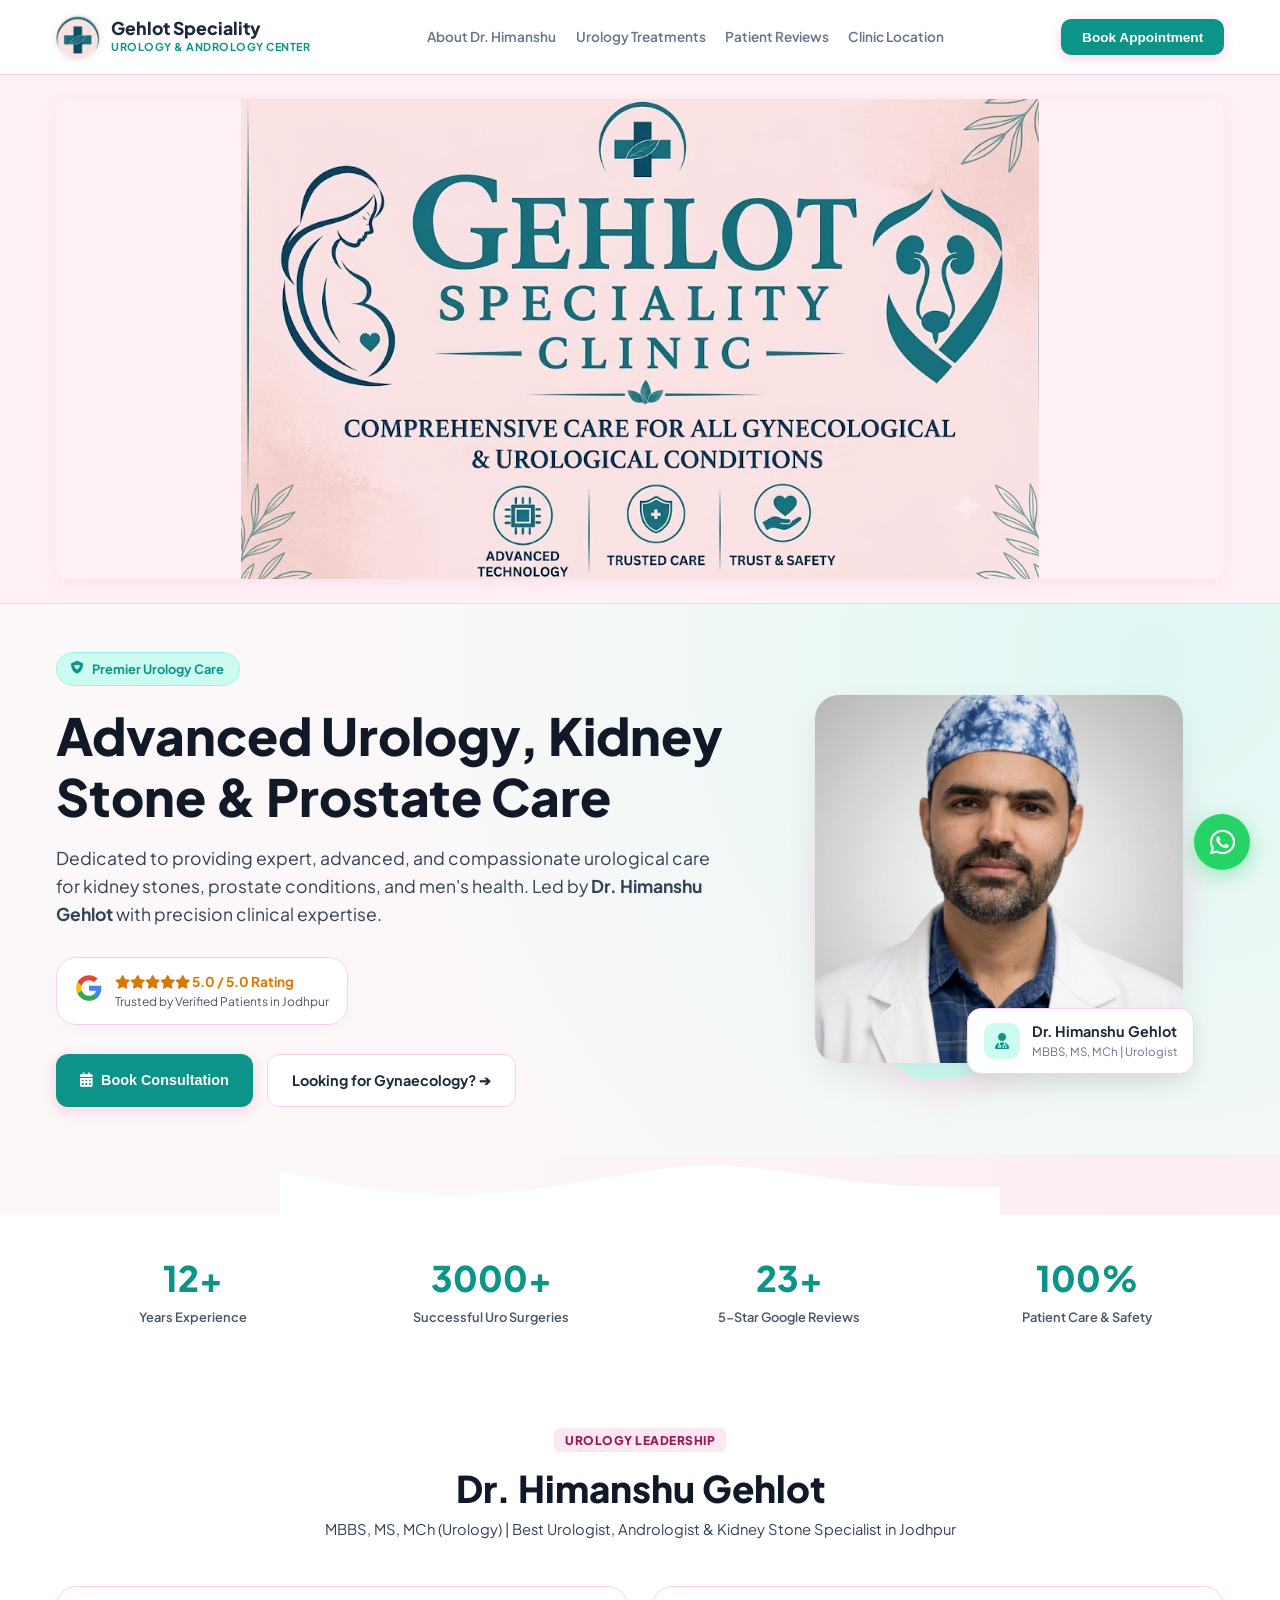
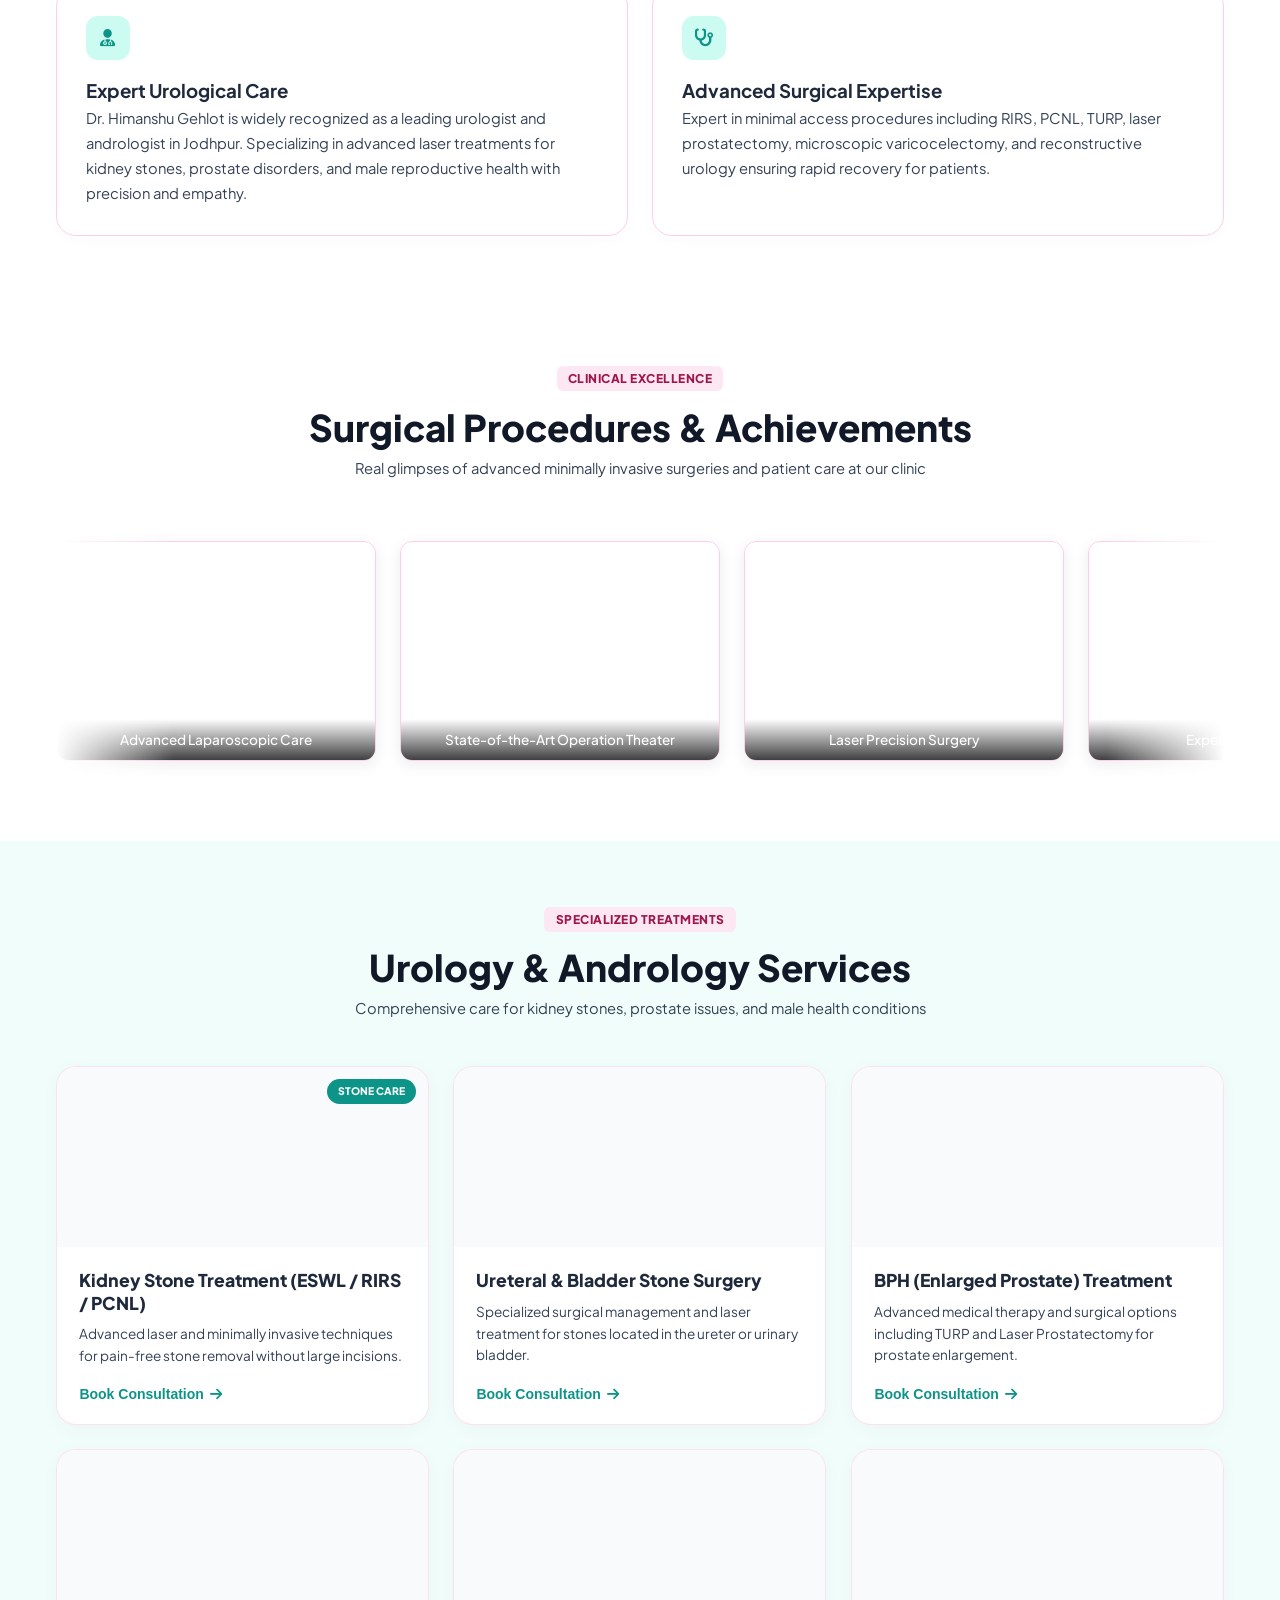
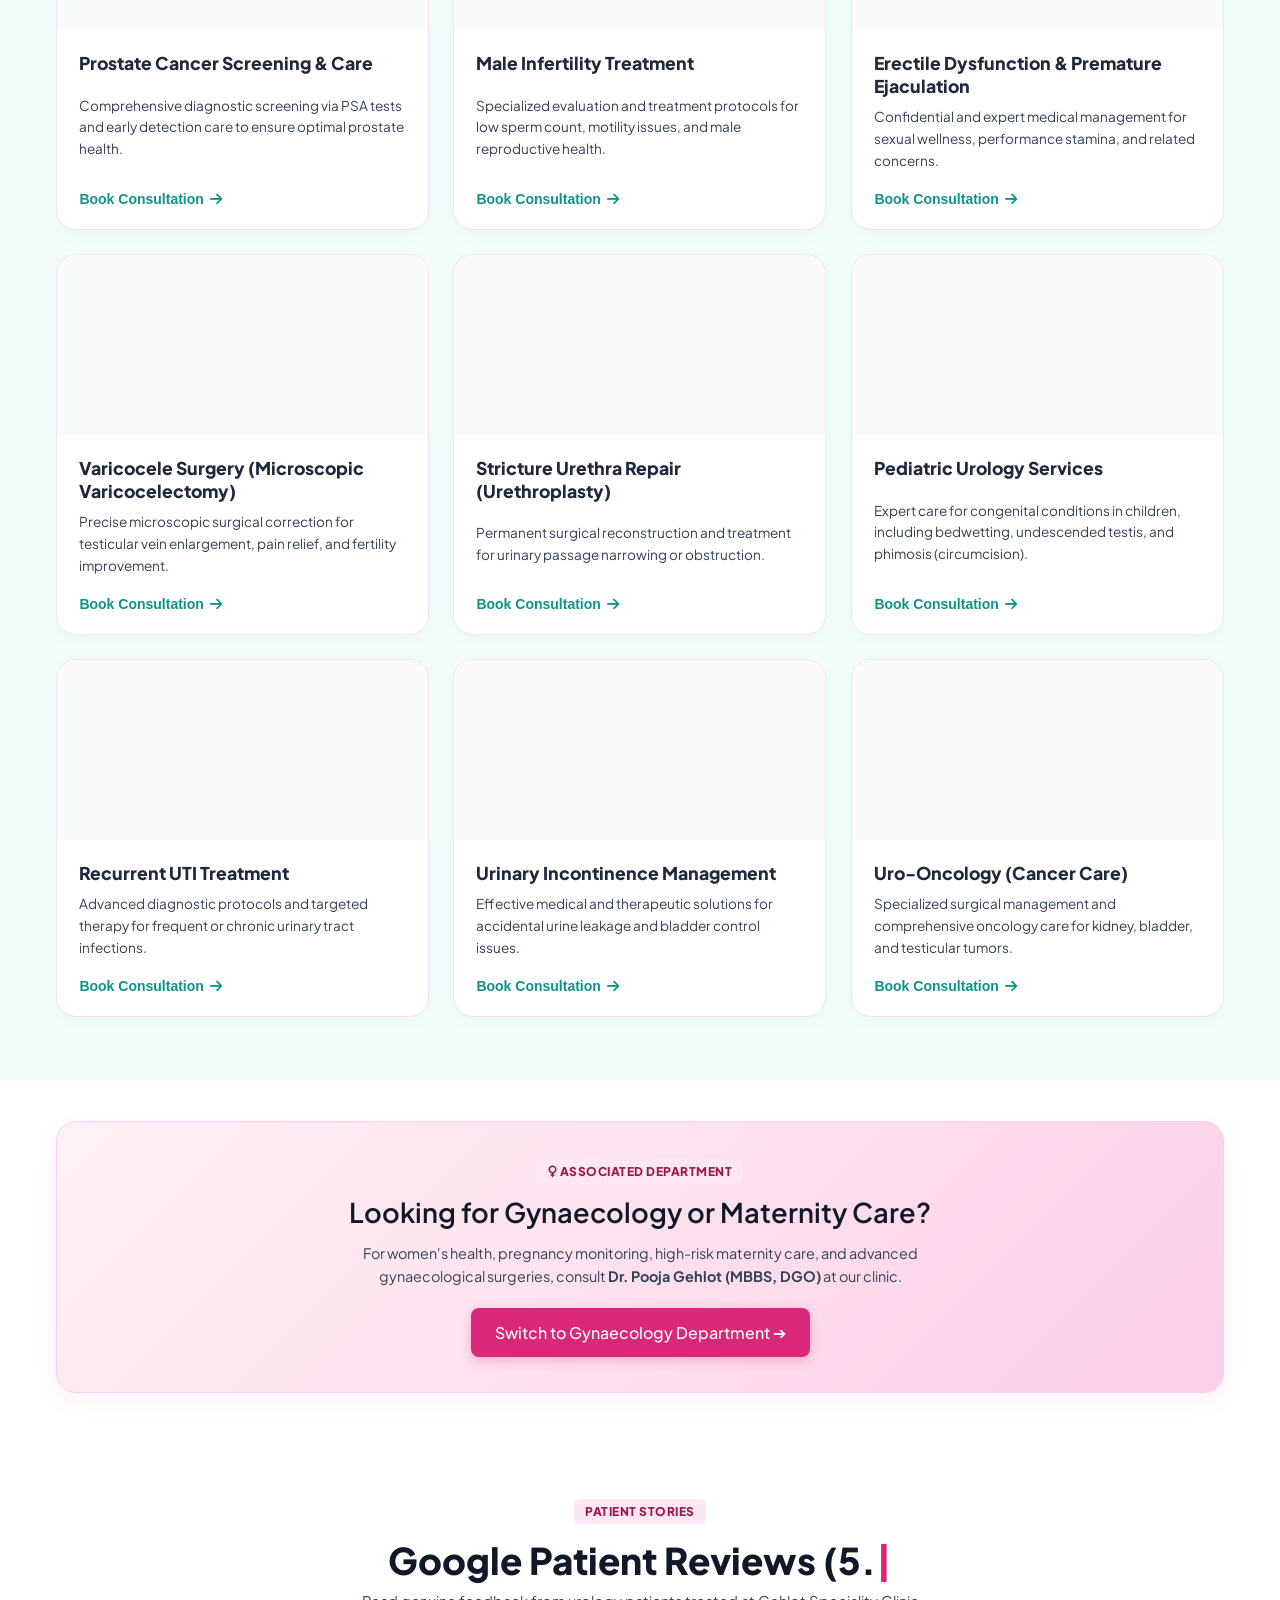
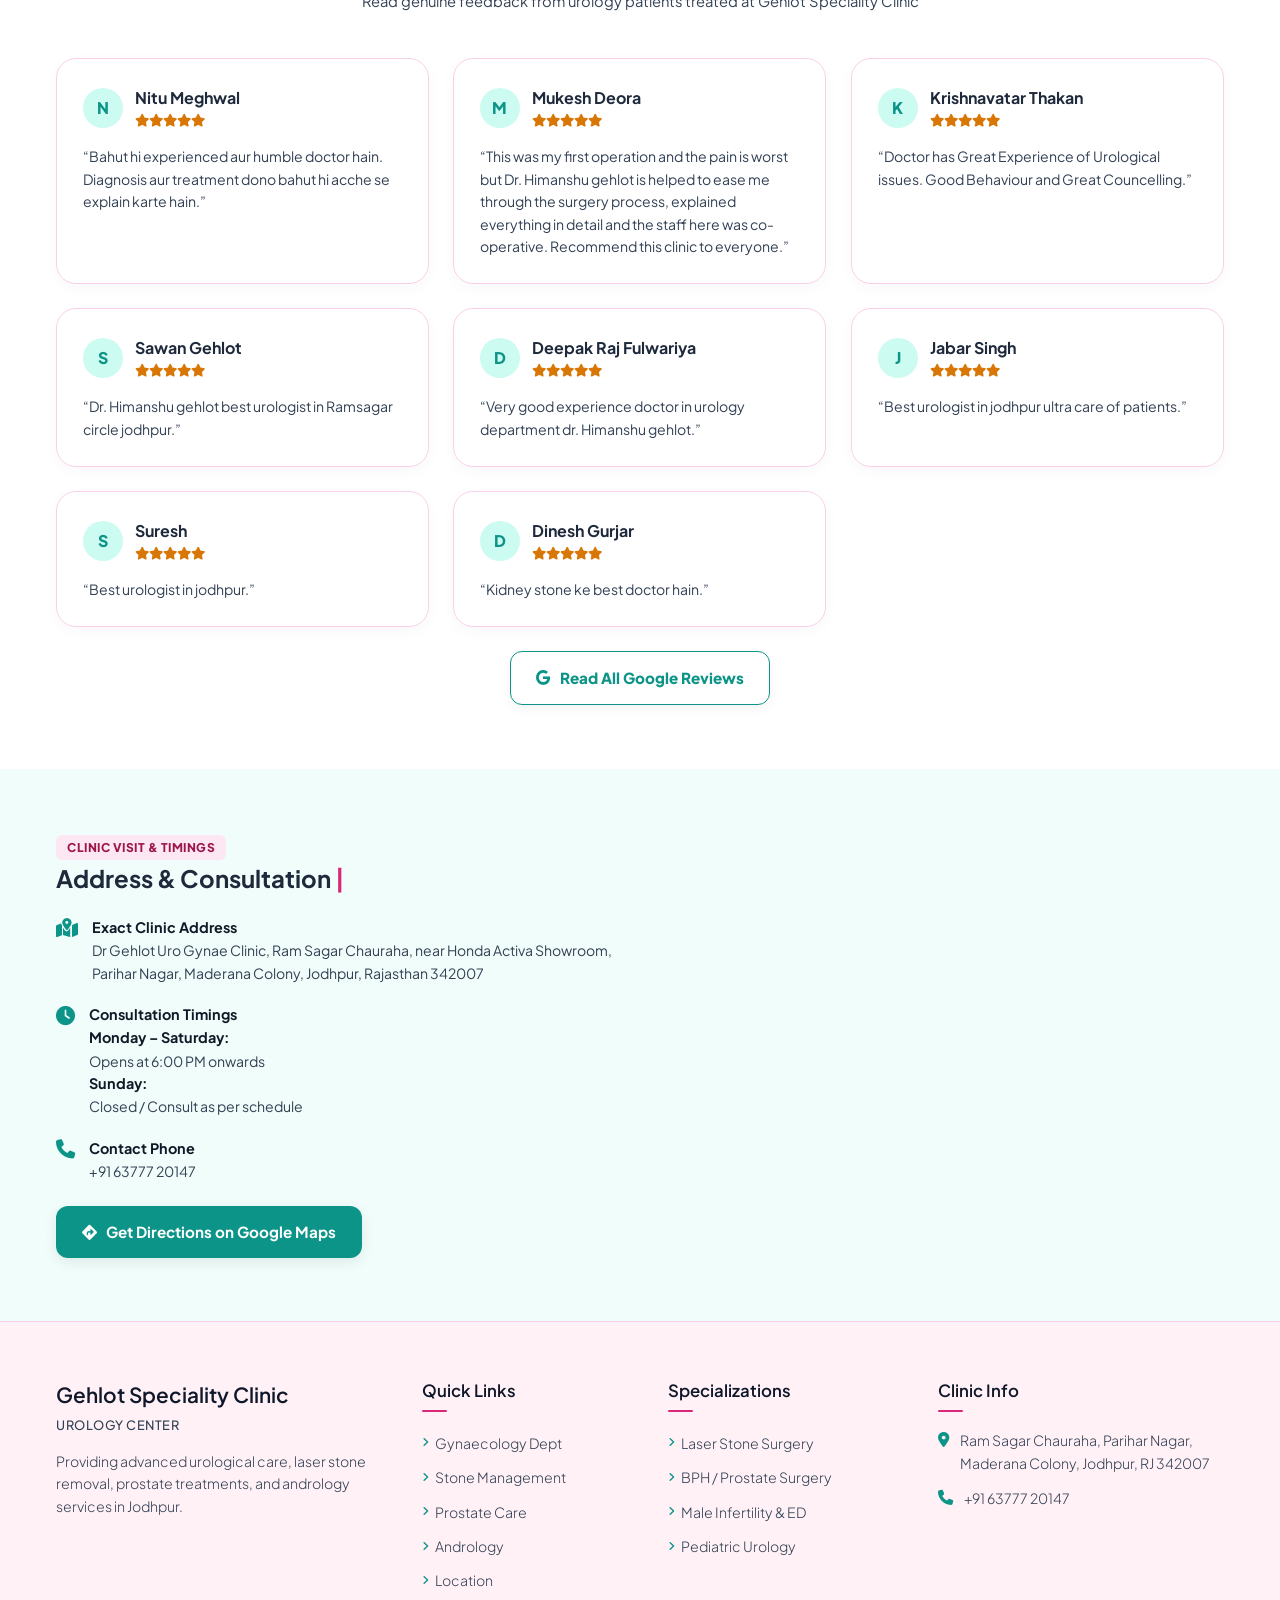
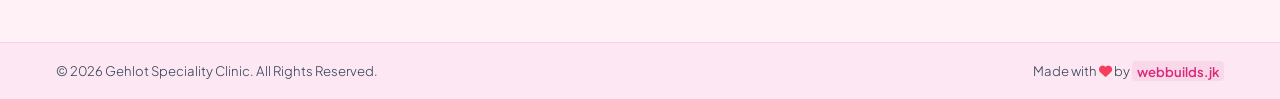
==== commit 1d175a79: "Change greeting from 'Hello' to 'Goodbye'" ====
--- a/urology.html
+++ b/urology.html
@@ -65,7 +65,7 @@
     <main>
         <section class="banner-image-section">
             <div class="container">
-                <img src="uro_banner.png" alt="Gehlot Speciality Clinic Banner" class="hero-banner-img">
+                <img src="uro_banner.png" alt="Gehlot Speciality Clinic Banner" class="hero-banner-img" width="1200" height="675" fetchpriority="high">
             </div>
         </section>
 
--- a/style.css
+++ b/style.css
@@ -1053,3 +1053,116 @@
         }
     }
 }
+
+/* Fix Layout Shift (CLS) and Image Performance automatically */
+img {
+    max-width: 100%;
+    height: auto;
+    display: block;
+}
+
+.hero-banner-img {
+    width: 100%;
+    height: auto;
+    aspect-ratio: 16 / 9;
+    object-fit: contain;
+}
+
+.surgery-card img {
+    width: 100%;
+    height: 220px;
+    aspect-ratio: 16 / 11;
+    object-fit: cover;
+}
+
+.frameless-thumb img {
+    width: 100%;
+    height: 200px;
+    aspect-ratio: 16 / 10;
+    object-fit: cover;
+}
+
+.doc-portrait-organic {
+    width: 100%;
+    height: auto;
+    aspect-ratio: 1 / 1;
+    object-fit: cover;
+}
+
+/* --- 1. Fix Contrast Errors (Make text darker and readable) --- */
+.hero-subtext, 
+.footer-text, 
+.footer-menu a, 
+.footer-contact-list li, 
+.footer-contact-list a,
+.copyright-text, 
+.credit-text,
+p {
+    color: #334155 !important; /* Rich dark slate for better accessibility contrast */
+}
+
+.tag-label {
+    color: #9d174d !important; /* Darker pink for proper contrast */
+    background: #fce7f3 !important;
+}
+
+.stats-flex .lbl, 
+.trust-details span {
+    color: #475569 !important;
+}
+
+/* --- 2. Fix Layout Shift (CLS) & Image Dimensions --- */
+img {
+    max-width: 100%;
+    height: auto;
+    display: block;
+    content-visibility: auto;
+}
+
+.hero-banner-img {
+    width: 100%;
+    aspect-ratio: 16 / 9;
+    object-fit: contain;
+    height: auto;
+}
+
+.google-trust-card {
+    min-height: 60px; /* Reserves space to stop layout shifting */
+    contain: layout;
+}
+
+.surgery-card img {
+    width: 100%;
+    height: 220px;
+    aspect-ratio: 16 / 11;
+    object-fit: cover;
+}
+
+.frameless-thumb img {
+    width: 100%;
+    height: 200px;
+    aspect-ratio: 16 / 10;
+    object-fit: cover;
+}
+
+.doc-portrait-organic {
+    width: 100%;
+    aspect-ratio: 1 / 1;
+    object-fit: cover;
+}
+
+
+.frameless-thumb img {
+    width: 100% !important;
+    height: 200px !important;
+    object-fit: contain !important; 
+    background-color: #f8fafc; 
+}
+
+
+.doc-portrait-organic {
+    width: 100%;
+    height: 100%;
+    object-fit: cover;
+    object-position: center;
+}
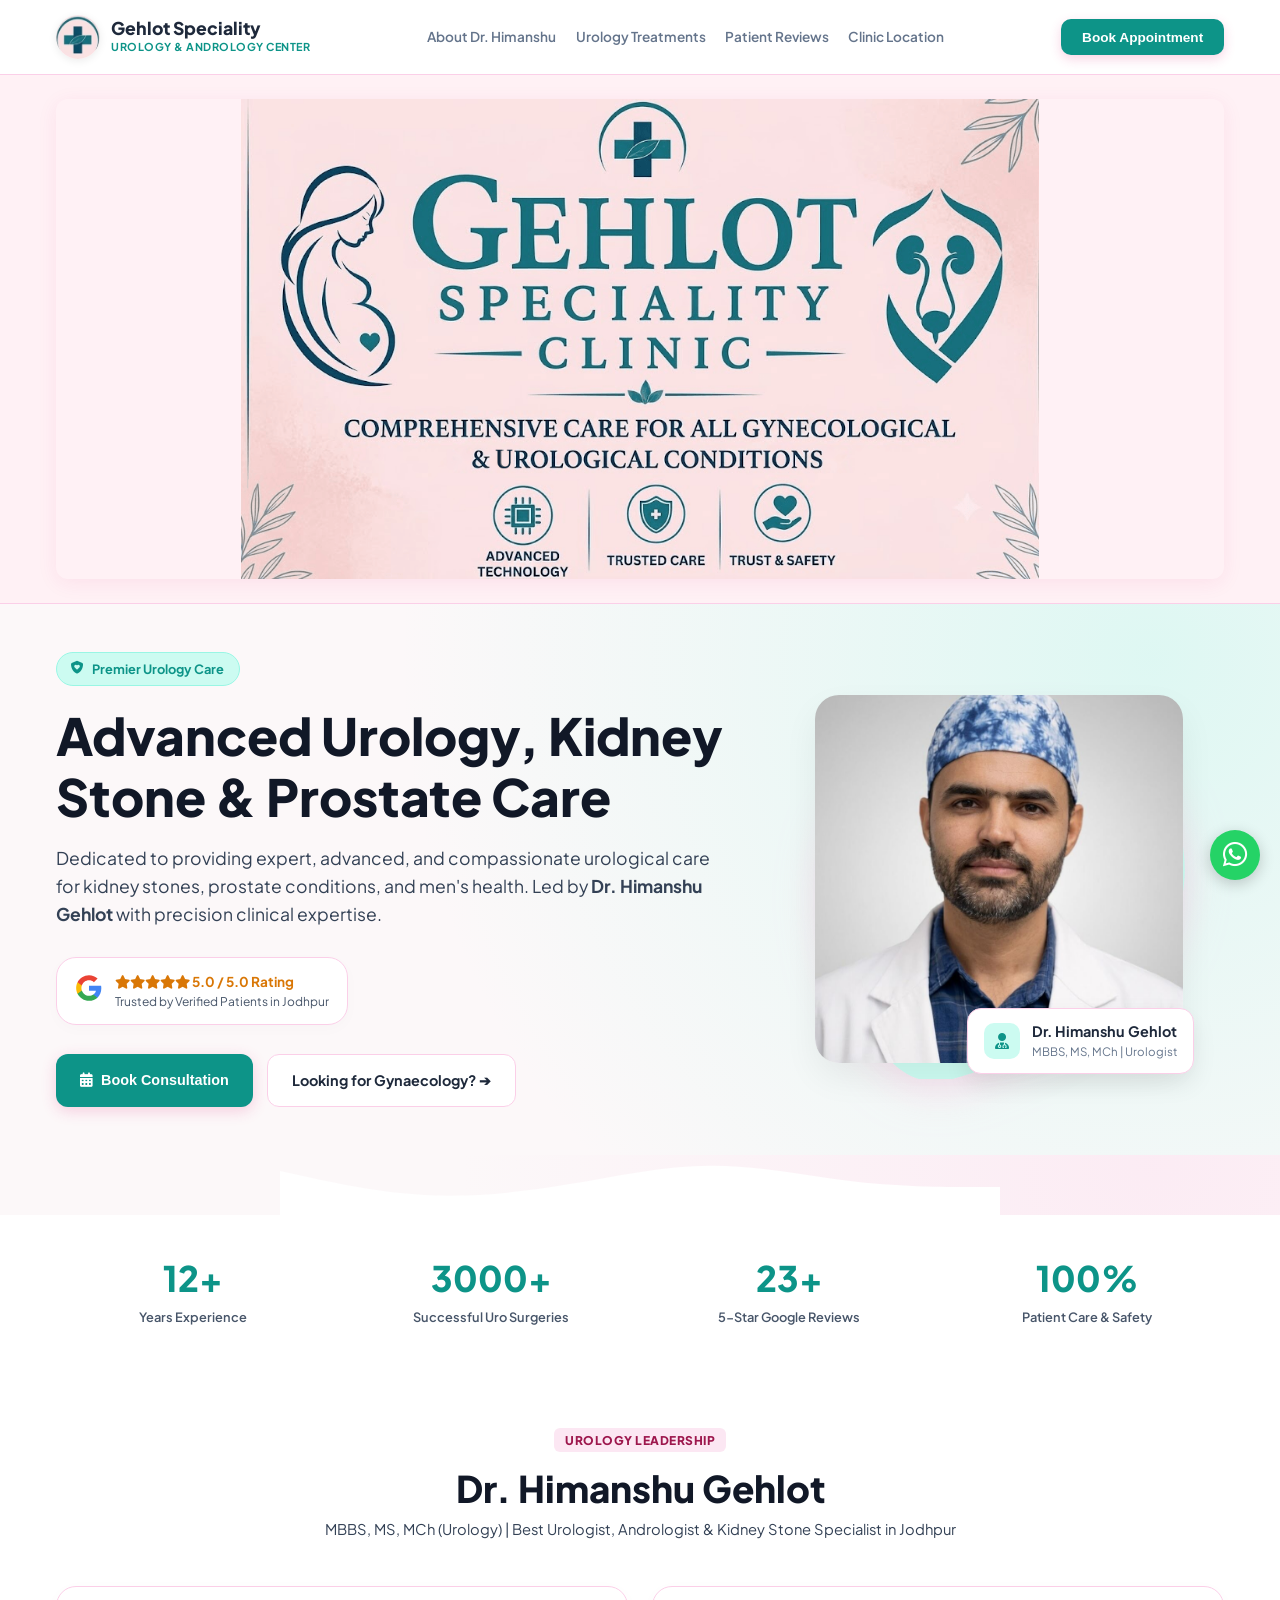
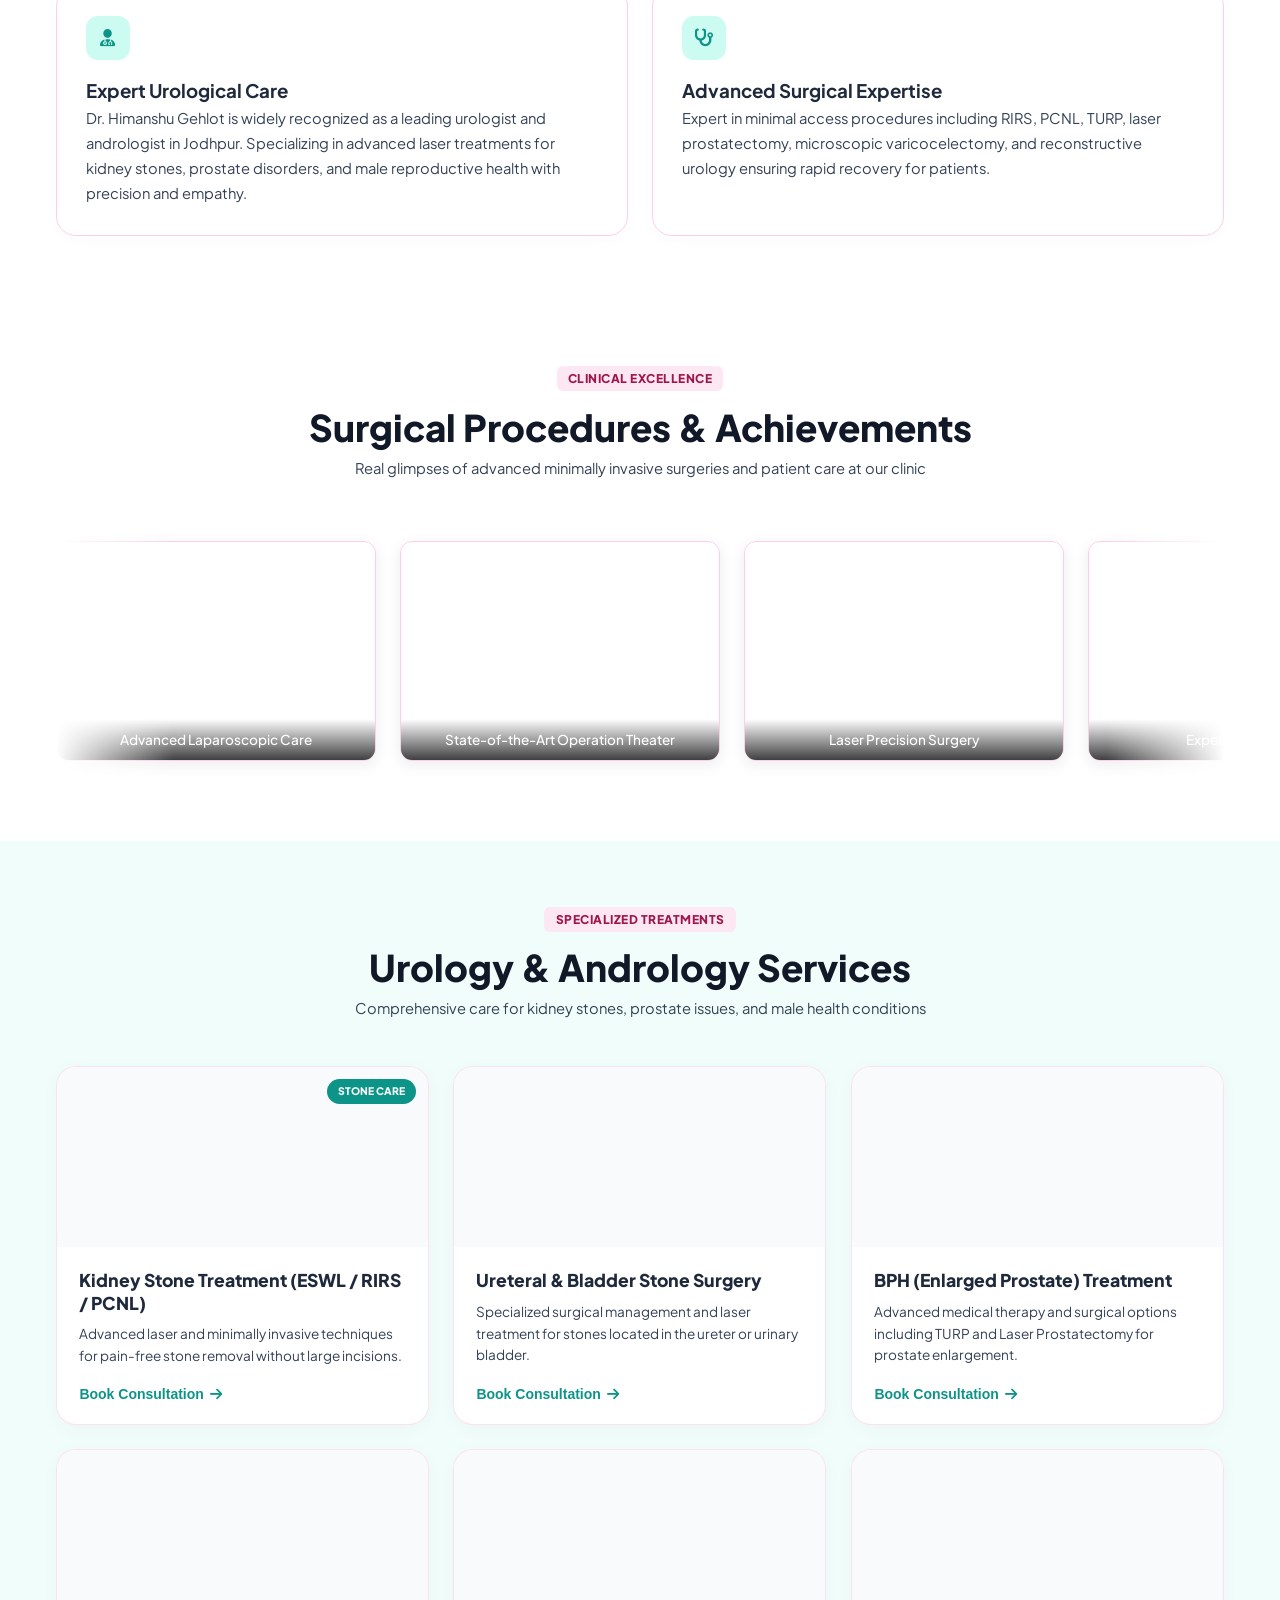
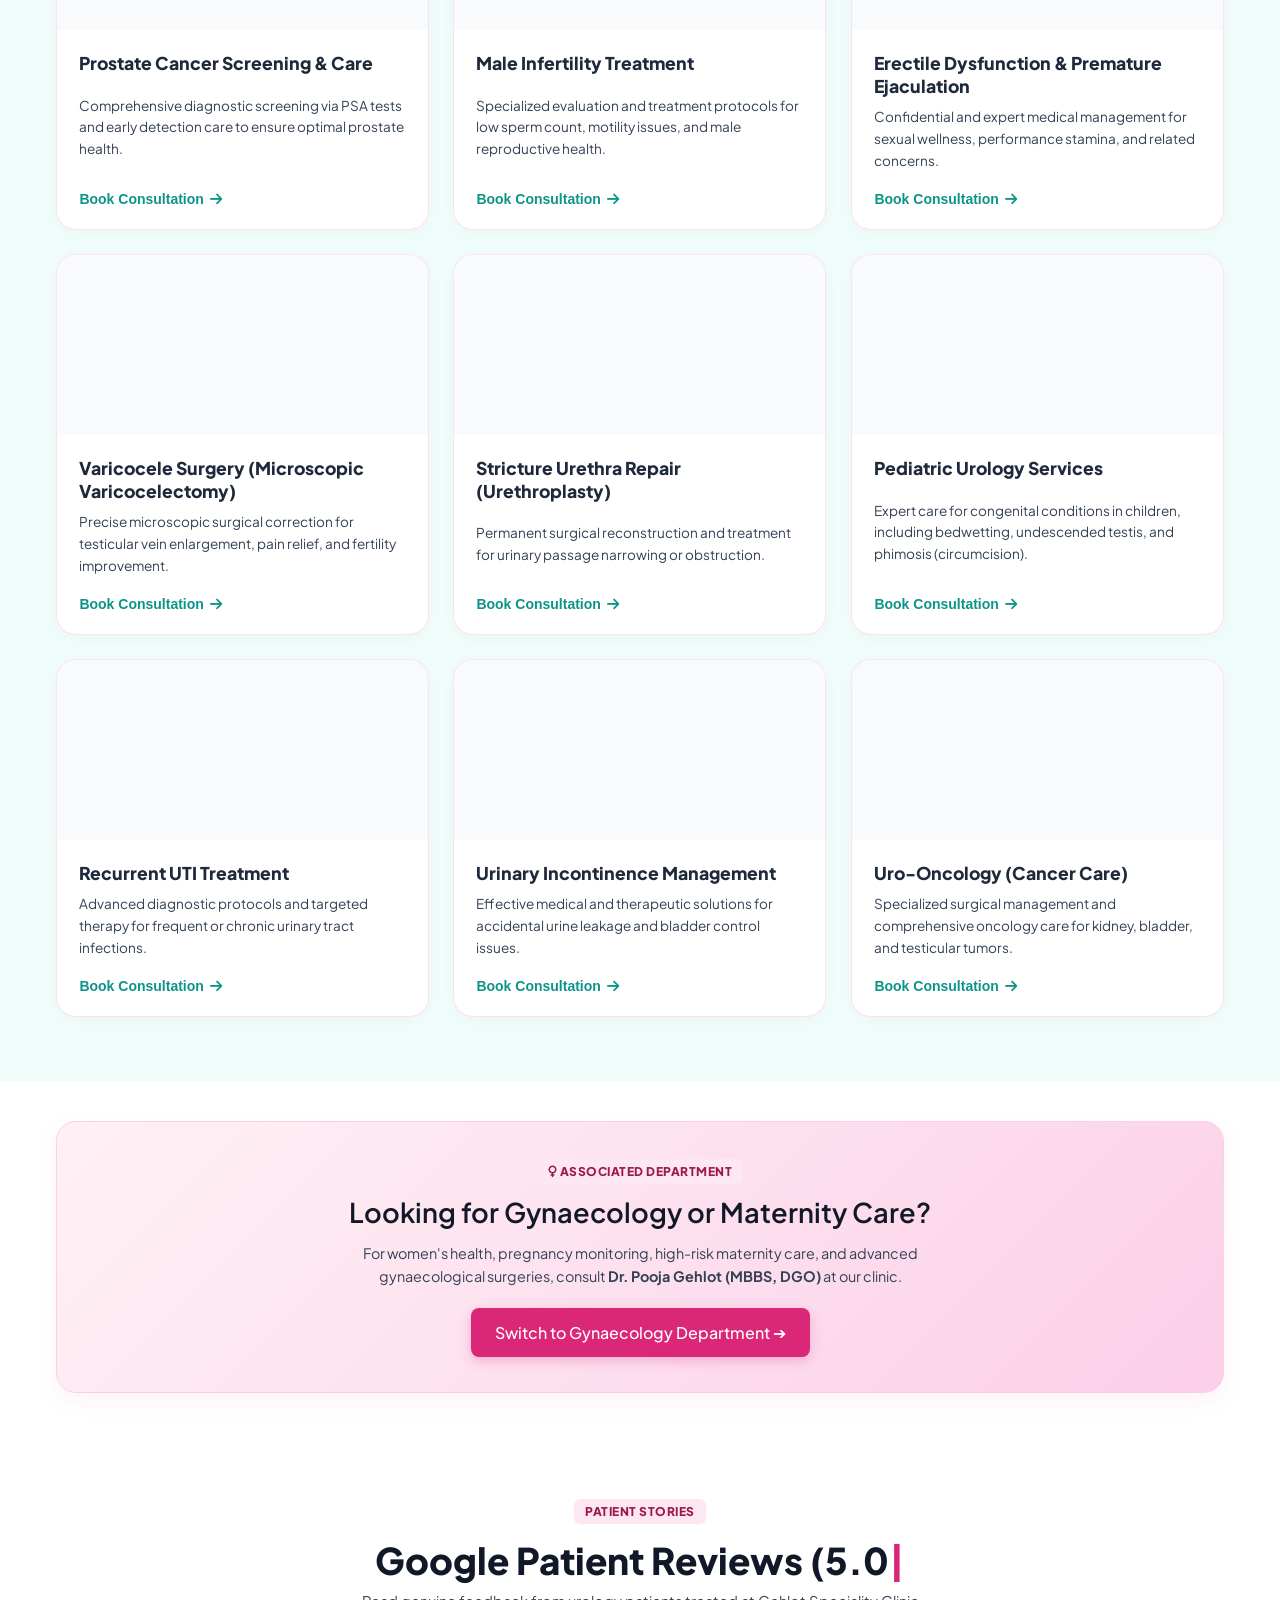
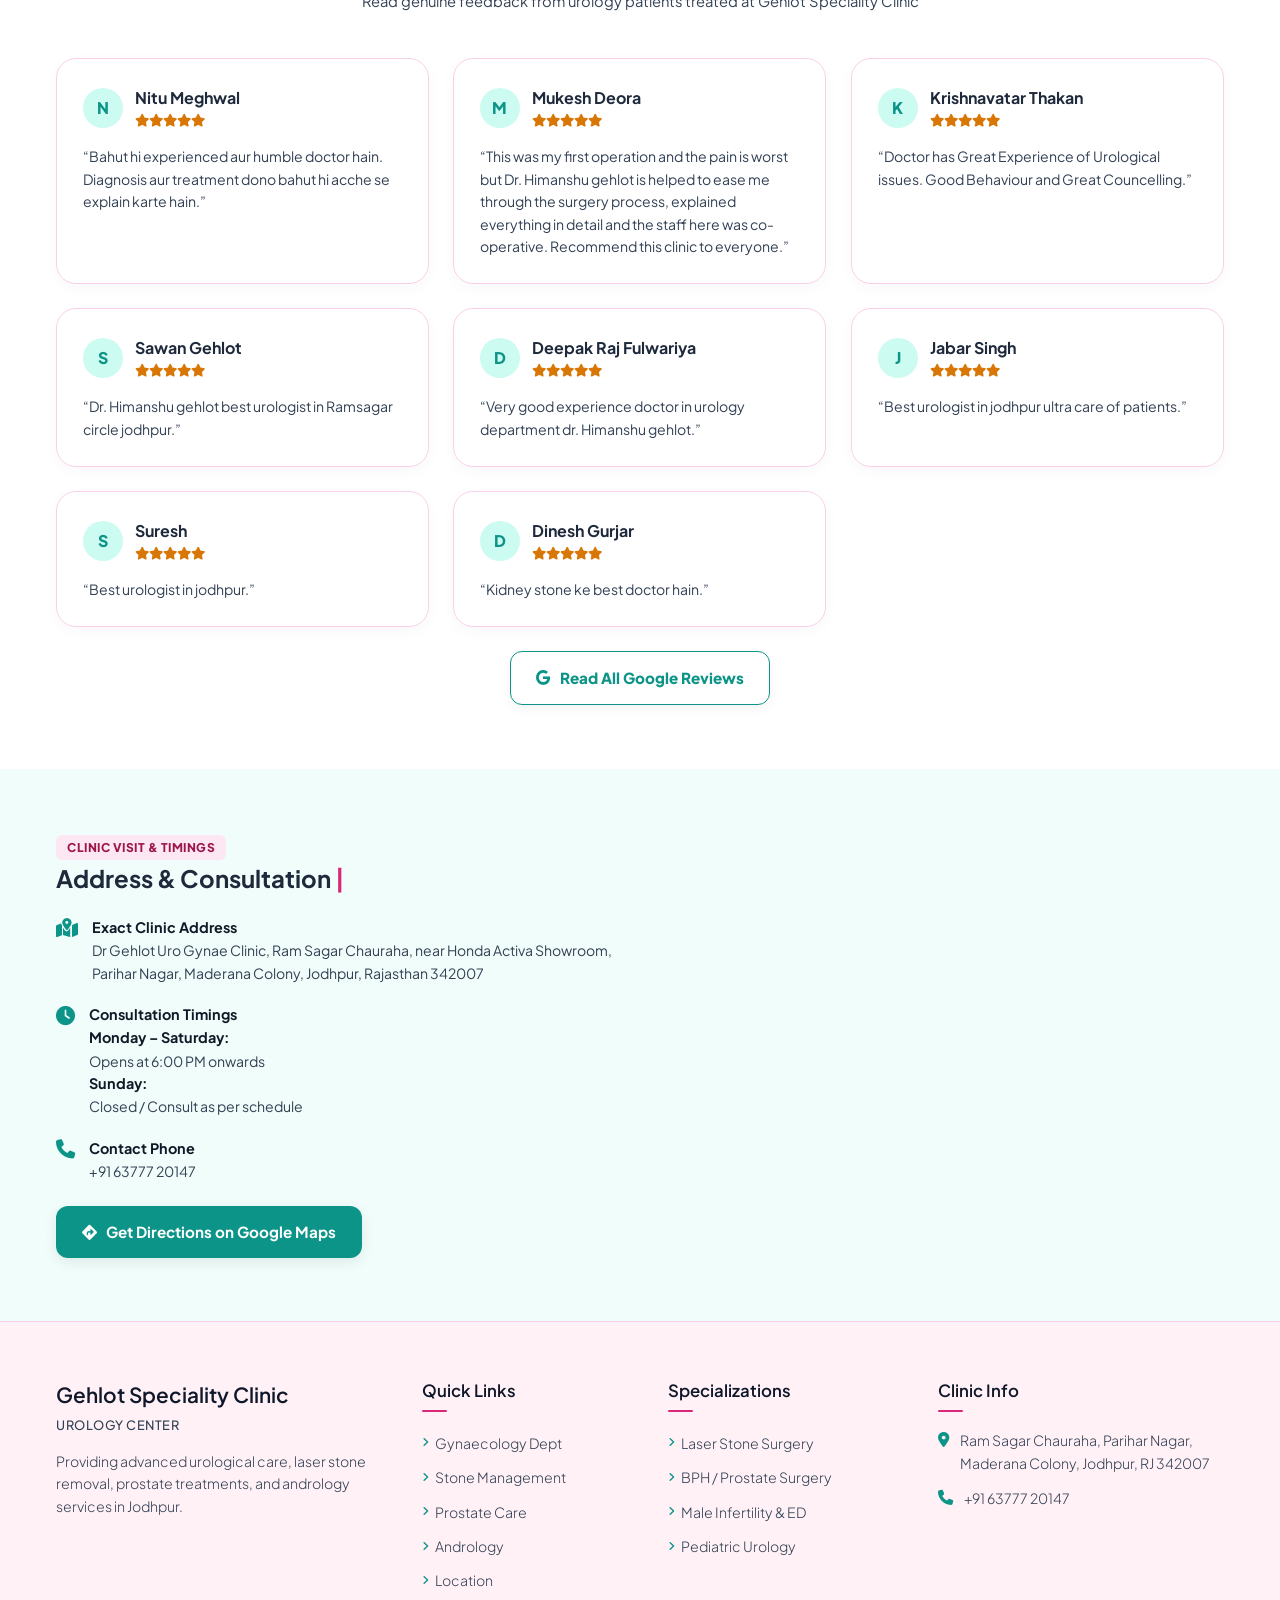
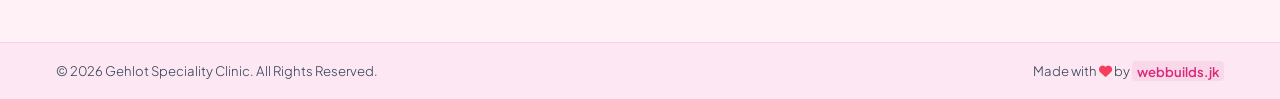
==== commit cf964772: "Update print statement from 'Hello' to 'Goodbye'" ====
--- a/urology.html
+++ b/urology.html
@@ -224,58 +224,58 @@
                     <div class="surgery-carousel-track">
                         <!-- Photo 1 -->
                         <div class="surgery-card">
-                            <img src="https://res.cloudinary.com/arjyfysu/image/upload/v1792878383/WhatsApp_Image_2026-10-23_at_10.59.20_PM.jpg"
+                            <img src="https://res.cloudinary.com/arjyfysu/image/upload/f_auto,q_auto,w_800/v1792878383/WhatsApp_Image_2026-10-23_at_10.59.20_PM.jpg"
                                 alt="Surgical Excellence 1">
                             <div class="surgery-card-caption">Advanced Laparoscopic Care</div>
                         </div>
                         <!-- Photo 2 -->
                         <div class="surgery-card">
-                            <img src="https://res.cloudinary.com/arjyfysu/image/upload/v1792878399/WhatsApp_Image_2026-10-23_at_10.59.20_PM_1.jpg"
+                            <img src="https://res.cloudinary.com/arjyfysu/image/upload/f_auto,q_auto,w_800/v1792878399/WhatsApp_Image_2026-10-23_at_10.59.20_PM_1.jpg"
                                 alt="Surgical Excellence 2">
                             <div class="surgery-card-caption">State-of-the-Art Operation Theater</div>
                         </div>
                         <!-- Photo 3 -->
                         <div class="surgery-card">
-                            <img src="https://res.cloudinary.com/arjyfysu/image/upload/v1792878415/WhatsApp_Image_2026-10-23_at_10.59.20_PM_2.jpg"
+                            <img src="https://res.cloudinary.com/arjyfysu/image/upload/f_auto,q_auto,w_800/v1792878415/WhatsApp_Image_2026-10-23_at_10.59.20_PM_2.jpg"
                                 alt="Surgical Excellence 3">
                             <div class="surgery-card-caption">Laser Precision Surgery</div>
                         </div>
                         <!-- Photo 4 -->
                         <div class="surgery-card">
-                            <img src="https://res.cloudinary.com/arjyfysu/image/upload/v1792878425/WhatsApp_Image_2026-10-23_at_10.59.21_PM.jpg"
+                            <img src="https://res.cloudinary.com/arjyfysu/image/upload/f_auto,q_auto,w_800/v1792878425/WhatsApp_Image_2026-10-23_at_10.59.21_PM.jpg"
                                 alt="Surgical Excellence 4">
                             <div class="surgery-card-caption">Expert Clinical Care</div>
                         </div>
                         <!-- Photo 5 -->
                         <div class="surgery-card">
-                            <img src="https://res.cloudinary.com/arjyfysu/image/upload/v1792878435/WhatsApp_Image_2026-10-23_at_10.59.21_PM_1.jpg"
+                            <img src="https://res.cloudinary.com/arjyfysu/image/upload/f_auto,q_auto,w_800/v1792878435/WhatsApp_Image_2026-10-23_at_10.59.21_PM_1.jpg"
                                 alt="Surgical Excellence 5">
                             <div class="surgery-card-caption">High-Risk Case Management</div>
                         </div>
 
                         <!-- Duplicate Cards for Infinite Seamless Loop -->
                         <div class="surgery-card">
-                            <img src="https://res.cloudinary.com/arjyfysu/image/upload/v1792878383/WhatsApp_Image_2026-10-23_at_10.59.20_PM.jpg"
+                            <img src="https://res.cloudinary.com/arjyfysu/image/upload/f_auto,q_auto,w_800/v1792878383/WhatsApp_Image_2026-10-23_at_10.59.20_PM.jpg"
                                 alt="Surgical Excellence 1">
                             <div class="surgery-card-caption">Advanced Laparoscopic Care</div>
                         </div>
                         <div class="surgery-card">
-                            <img src="https://res.cloudinary.com/arjyfysu/image/upload/v1792878399/WhatsApp_Image_2026-10-23_at_10.59.20_PM_1.jpg"
+                            <img src="https://res.cloudinary.com/arjyfysu/image/upload/f_auto,q_auto,w_800/v1792878399/WhatsApp_Image_2026-10-23_at_10.59.20_PM_1.jpg"
                                 alt="Surgical Excellence 2">
                             <div class="surgery-card-caption">State-of-the-Art Operation Theater</div>
                         </div>
                         <div class="surgery-card">
-                            <img src="https://res.cloudinary.com/arjyfysu/image/upload/v1792878415/WhatsApp_Image_2026-10-23_at_10.59.20_PM_2.jpg"
+                            <img src="https://res.cloudinary.com/arjyfysu/image/upload/f_auto,q_auto,w_800/v1792878415/WhatsApp_Image_2026-10-23_at_10.59.20_PM_2.jpg"
                                 alt="Surgical Excellence 3">
                             <div class="surgery-card-caption">Laser Precision Surgery</div>
                         </div>
                         <div class="surgery-card">
-                            <img src="https://res.cloudinary.com/arjyfysu/image/upload/v1792878425/WhatsApp_Image_2026-10-23_at_10.59.21_PM.jpg"
+                            <img src="https://res.cloudinary.com/arjyfysu/image/upload/f_auto,q_auto,w_800/v1792878425/WhatsApp_Image_2026-10-23_at_10.59.21_PM.jpg"
                                 alt="Surgical Excellence 4">
                             <div class="surgery-card-caption">Expert Clinical Care</div>
                         </div>
                         <div class="surgery-card">
-                            <img src="https://res.cloudinary.com/arjyfysu/image/upload/v1792878435/WhatsApp_Image_2026-10-23_at_10.59.21_PM_1.jpg"
+                            <img src="https://res.cloudinary.com/arjyfysu/image/upload/f_auto,q_auto,w_800/v1792878435/WhatsApp_Image_2026-10-23_at_10.59.21_PM_1.jpg"
                                 alt="Surgical Excellence 5">
                             <div class="surgery-card-caption">High-Risk Case Management</div>
                         </div>
@@ -297,7 +297,7 @@
                     <!-- Card 1 -->
                     <div class="frameless-card reveal-left">
                         <div class="frameless-thumb">
-                            <img src="https://res.cloudinary.com/arjyfysu/image/upload/v1792861360/riris.jpg"
+                            <img src="https://res.cloudinary.com/arjyfysu/image/upload/f_auto,q_auto,w_800/v1792861360/riris.jpg"
                                 alt="Kidney Stone Treatment">
                             <span class="card-badge" style="background: #0d9488;">Stone Care</span>
                         </div>
@@ -315,7 +315,7 @@
                     <!-- Card 2 -->
                     <div class="frameless-card reveal-up">
                         <div class="frameless-thumb">
-                            <img src="https://res.cloudinary.com/arjyfysu/image/upload/v1792861723/Gemini_Generated_Image_woht14woht14woht.png"
+                            <img src="https://res.cloudinary.com/arjyfysu/image/upload/f_auto,q_auto,w_800/v1792861723/Gemini_Generated_Image_woht14woht14woht.png"
                                 alt="Ureteral & Bladder Stone Surgery">
                         </div>
                         <div class="frameless-content">
--- a/style.css
+++ b/style.css
@@ -1166,3 +1166,45 @@
     object-fit: cover;
     object-position: center;
 }
+
+/* 1. Pure page par horizontal overflow aur unwanted slider ko rokne ke liye */
+html, body {
+    overflow-x: hidden !important;
+    width: 100% !important;
+    position: relative;
+}
+
+/* 2. Floating WhatsApp Button Mobile Fix */
+.floating-whatsapp-btn {
+    position: fixed !important;
+    bottom: 20px !important;
+    right: 20px !important;
+    width: 50px !important;
+    height: 50px !important;
+    background-color: #25d366 !important;
+    color: #ffffff !important;
+    border-radius: 50% !important;
+    display: flex !important;
+    align-items: center !important;
+    justify-content: center !important;
+    font-size: 28px !important;
+    box-shadow: 0 4px 15px rgba(0, 0, 0, 0.2) !important;
+    z-index: 99999 !important;
+    text-decoration: none !important;
+    transition: transform 0.3s ease !important;
+}
+
+.floating-whatsapp-btn:hover {
+    transform: scale(1.1);
+}
+
+/* Mobile screens ke liye extra safety */
+@media (max-width: 768px) {
+    .floating-whatsapp-btn {
+        bottom: 15px !important;
+        right: 15px !important;
+        width: 45px !important;
+        height: 45px !important;
+        font-size: 24px !important;
+    }
+}
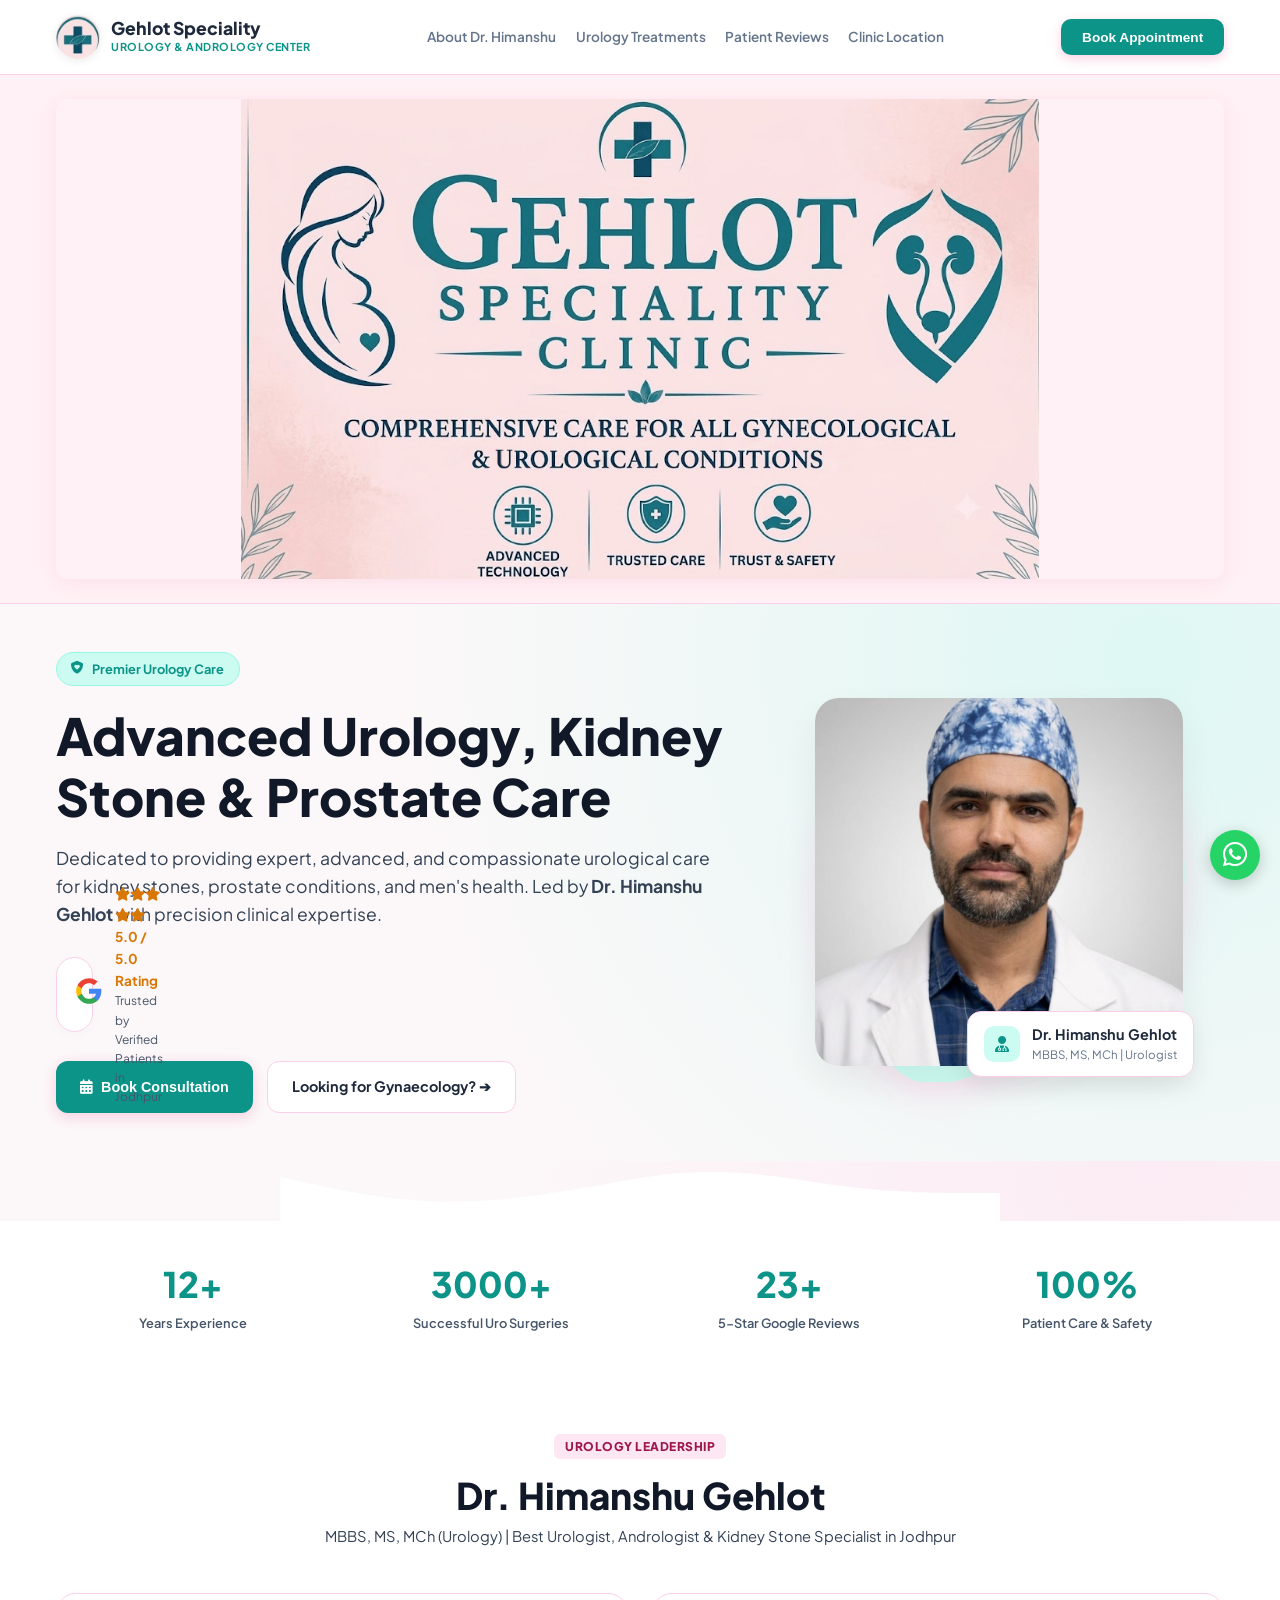
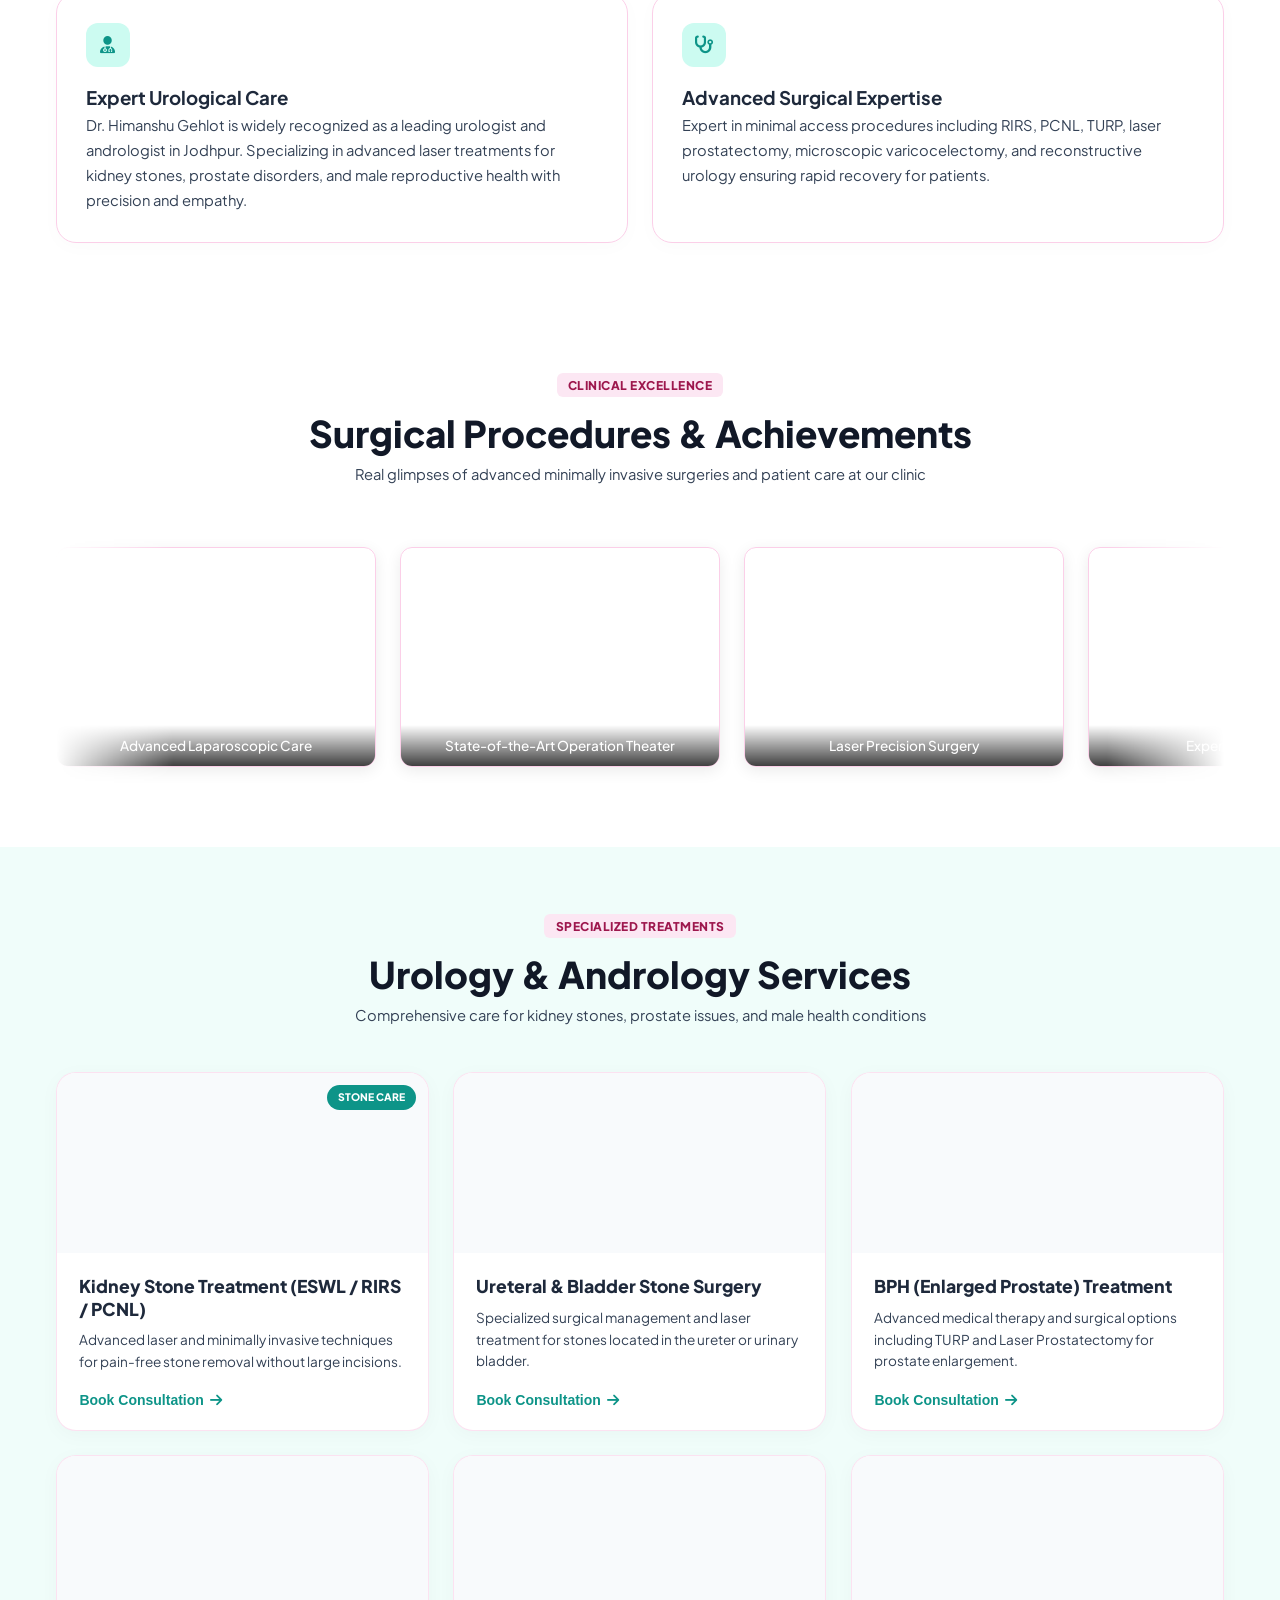
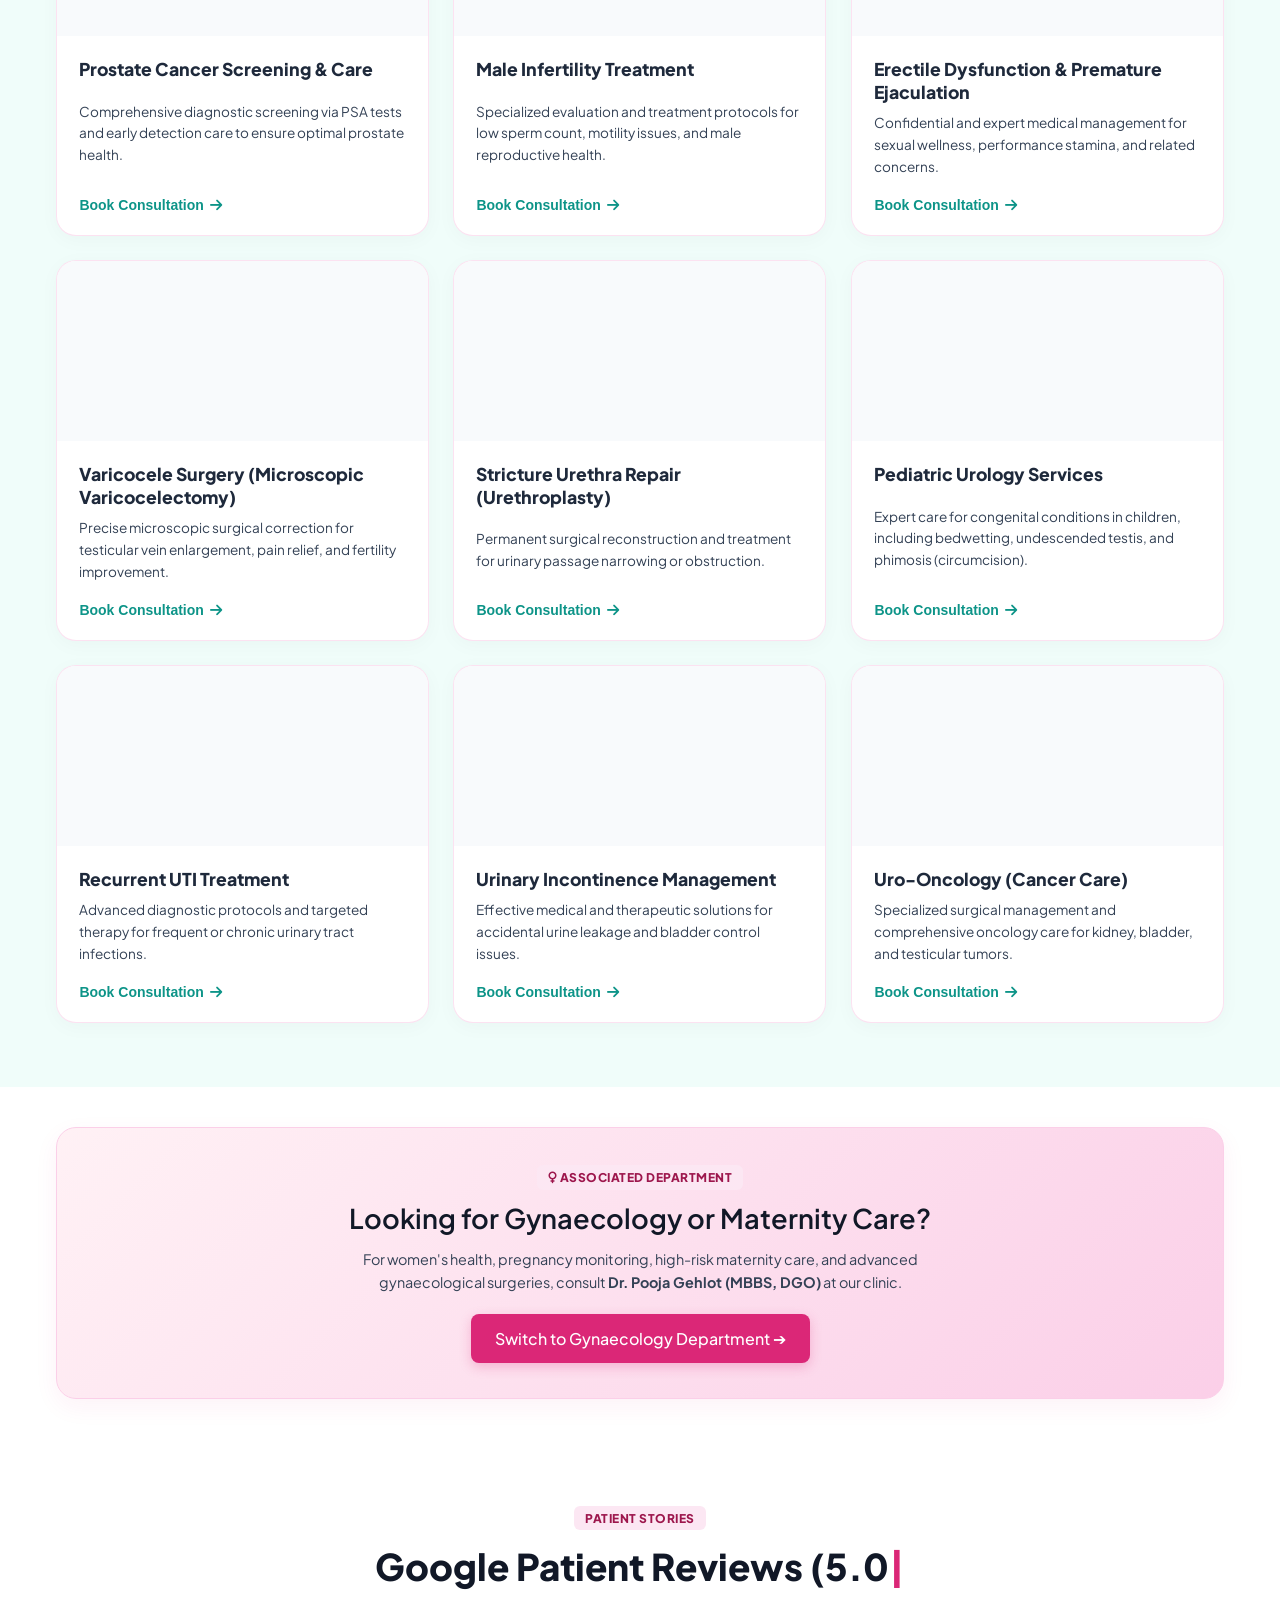
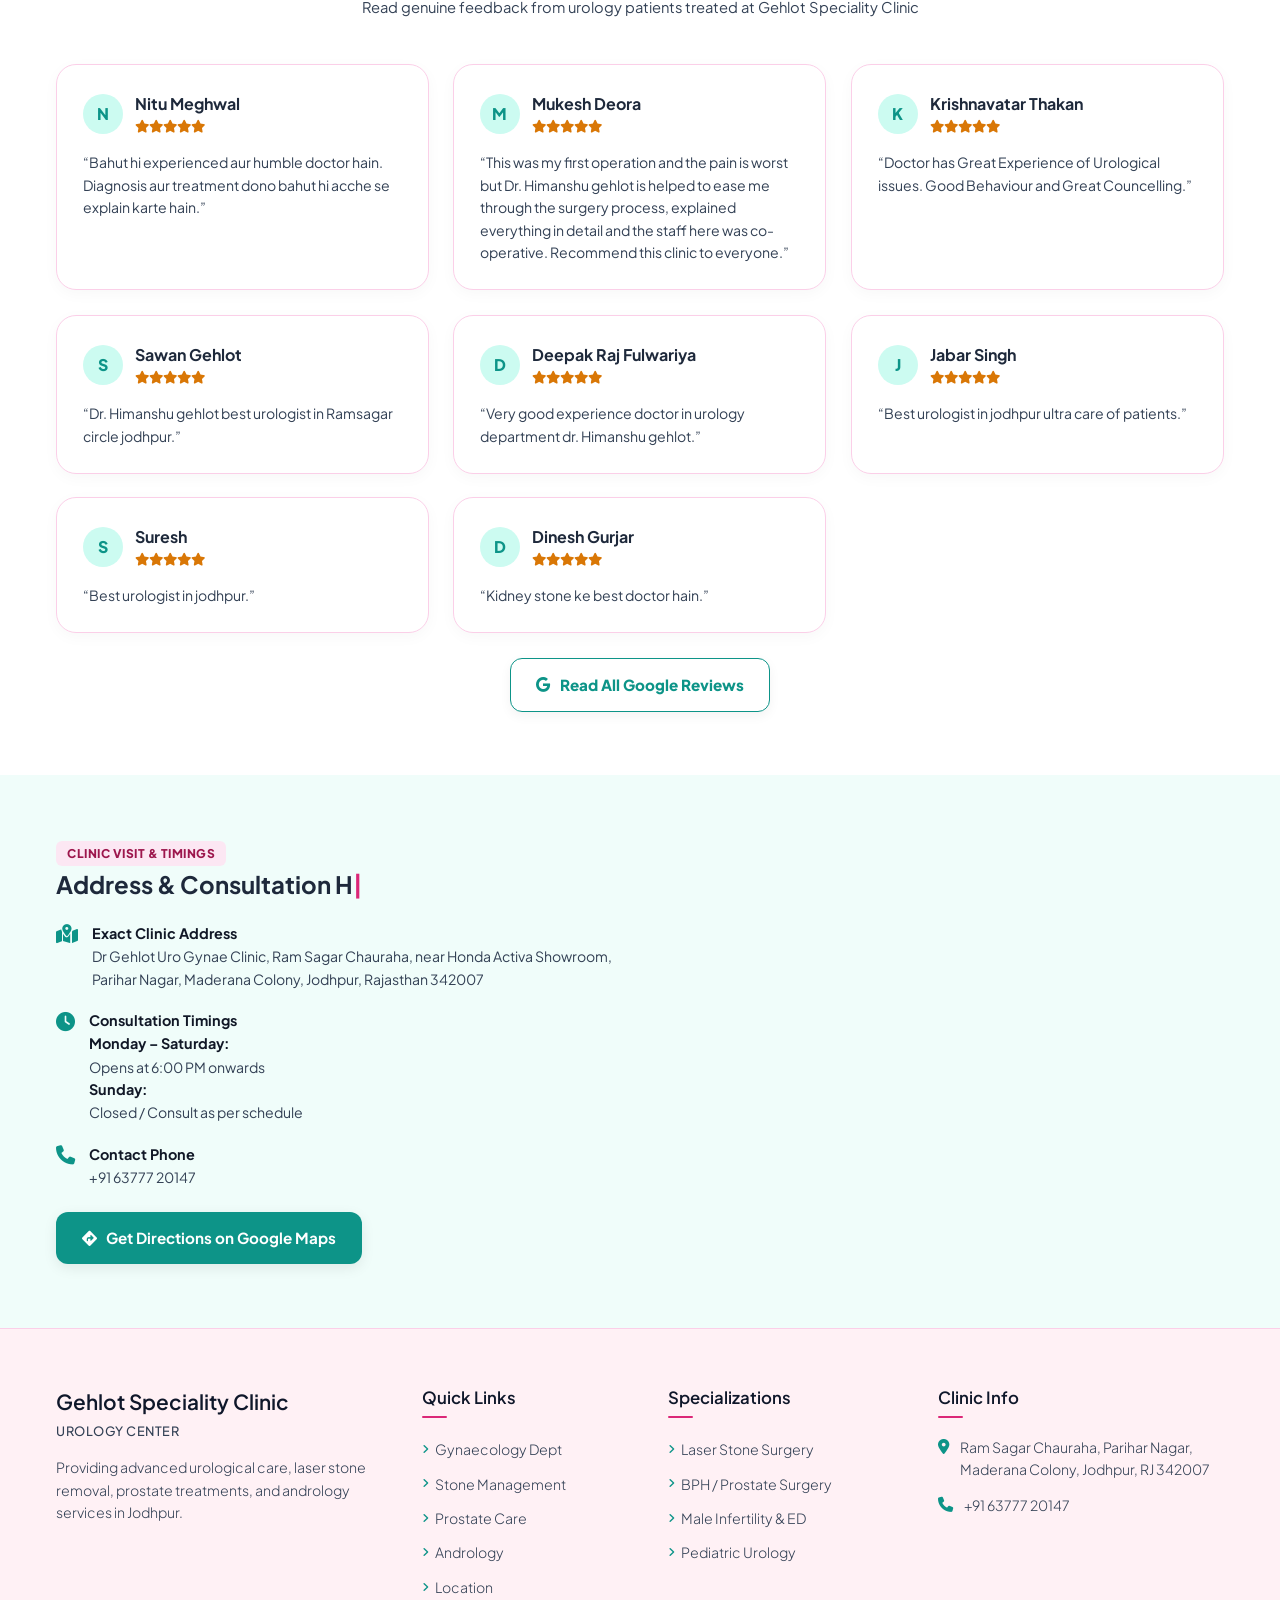
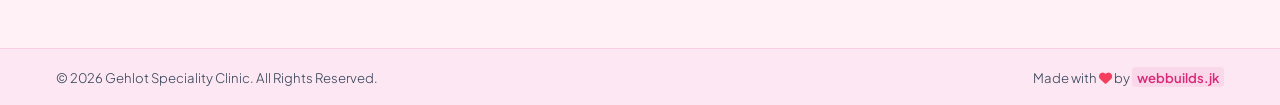
==== commit d060d8c6: "Update print statement from 'Hello' to 'Goodbye'" ====
--- a/urology.html
+++ b/urology.html
@@ -2,18 +2,25 @@
 <html lang="en">
 
 <head>
-    <meta charset="UTF-8">
-    <meta name="viewport" content="width=device-width, initial-scale=1.0, maximum-scale=1.0, user-scalable=no">
+<meta charset="UTF-8">
     <title>Dr. Himanshu Gehlot | Best Urologist & Andrologist in Jodhpur</title>
     <meta name="viewport" content="width=device-width, initial-scale=1.0">
-    <meta name="description"
-        content="Gehlot Speciality Clinic in Jodhpur - Best Gynaecology, Maternity, and Urology care by expert doctors.">
+    <meta name="description" content="Gehlot Speciality Clinic in Jodhpur - Best Gynaecology, Maternity, and Urology care by expert doctors.">
+    
+    <!-- Favicon Link -->
+    <link rel="icon" type="image/jpeg" href="logog.jpeg">
+
+    <!-- Preconnect for performance -->
     <link rel="preconnect" href="https://fonts.googleapis.com">
-    <link rel="icon" type="image/jpeg" href="logog.jpeg">
     <link rel="preconnect" href="https://fonts.gstatic.com" crossorigin>
-    <link href="https://fonts.googleapis.com/css2?family=Plus+Jakarta+Sans:wght@300;400;500;600;700&display=swap"
-        rel="stylesheet">
-    <link rel="stylesheet" href="https://cdnjs.cloudflare.com/ajax/libs/font-awesome/6.4.0/css/all.min.css">
+    <link rel="preconnect" href="https://cdnjs.cloudflare.com" crossorigin>
+
+    <!-- Optimized Google Fonts & Font Awesome (Non-blocking) -->
+    <link href="https://fonts.googleapis.com/css2?family=Plus+Jakarta+Sans:wght@300;400;500;600;700&display=swap" rel="stylesheet">
+    <link rel="preload" href="https://cdnjs.cloudflare.com/ajax/libs/font-awesome/6.4.0/css/all.min.css" as="style" onload="this.onload=null;this.rel='stylesheet'">
+    <noscript><link rel="stylesheet" href="https://cdnjs.cloudflare.com/ajax/libs/font-awesome/6.4.0/css/all.min.css"></noscript>
+
+    <!-- Main Stylesheet -->
     <link rel="stylesheet" href="style.css">
 </head>
 
--- a/style.css
+++ b/style.css
@@ -1208,3 +1208,17 @@
         font-size: 24px !important;
     }
 }
+
+/* Fix Layout Shift (CLS) for Google Trust Card */
+.google-trust-card {
+    min-height: 75px !important;
+    contain: layout size style !important;
+}
+
+/* Optimize Doctor Portrait Image display */
+.doc-portrait-organic {
+    width: 100% !important;
+    height: auto !important;
+    aspect-ratio: 1 / 1 !important;
+    object-fit: cover !important;
+}
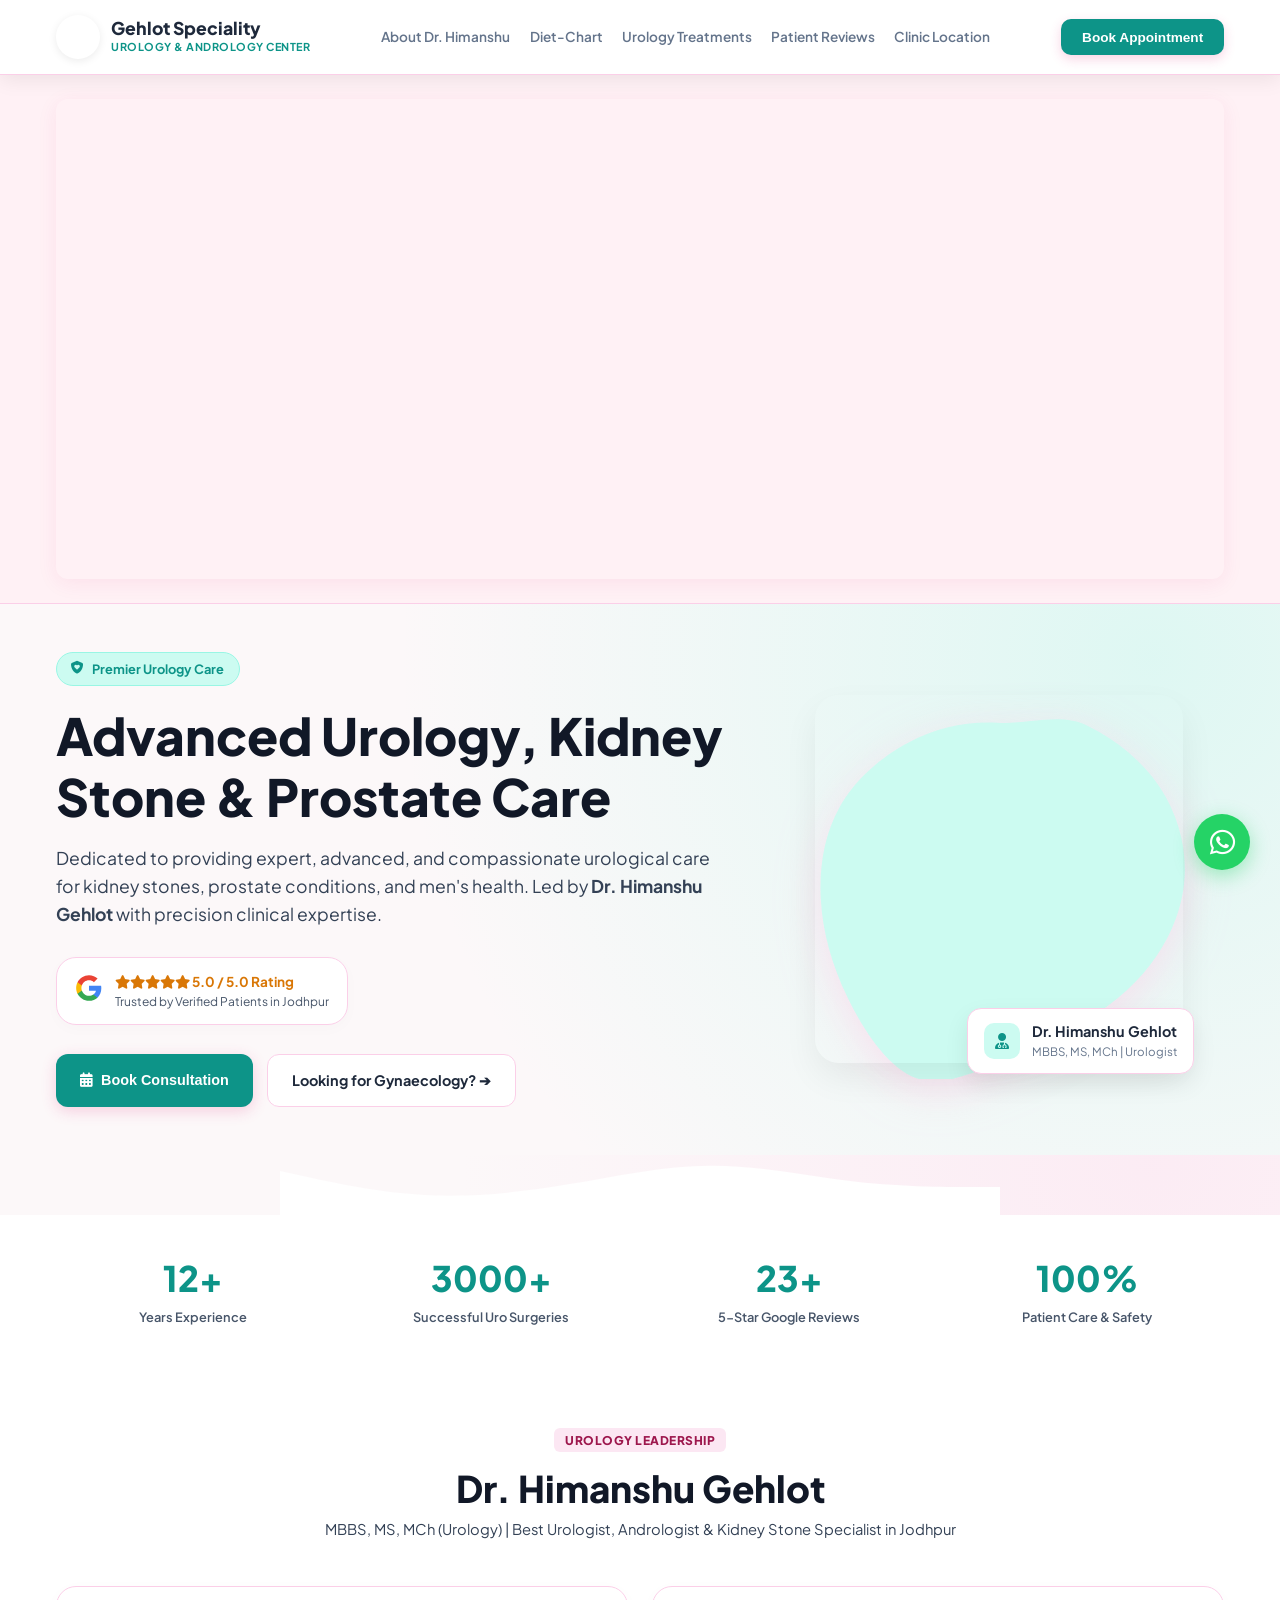
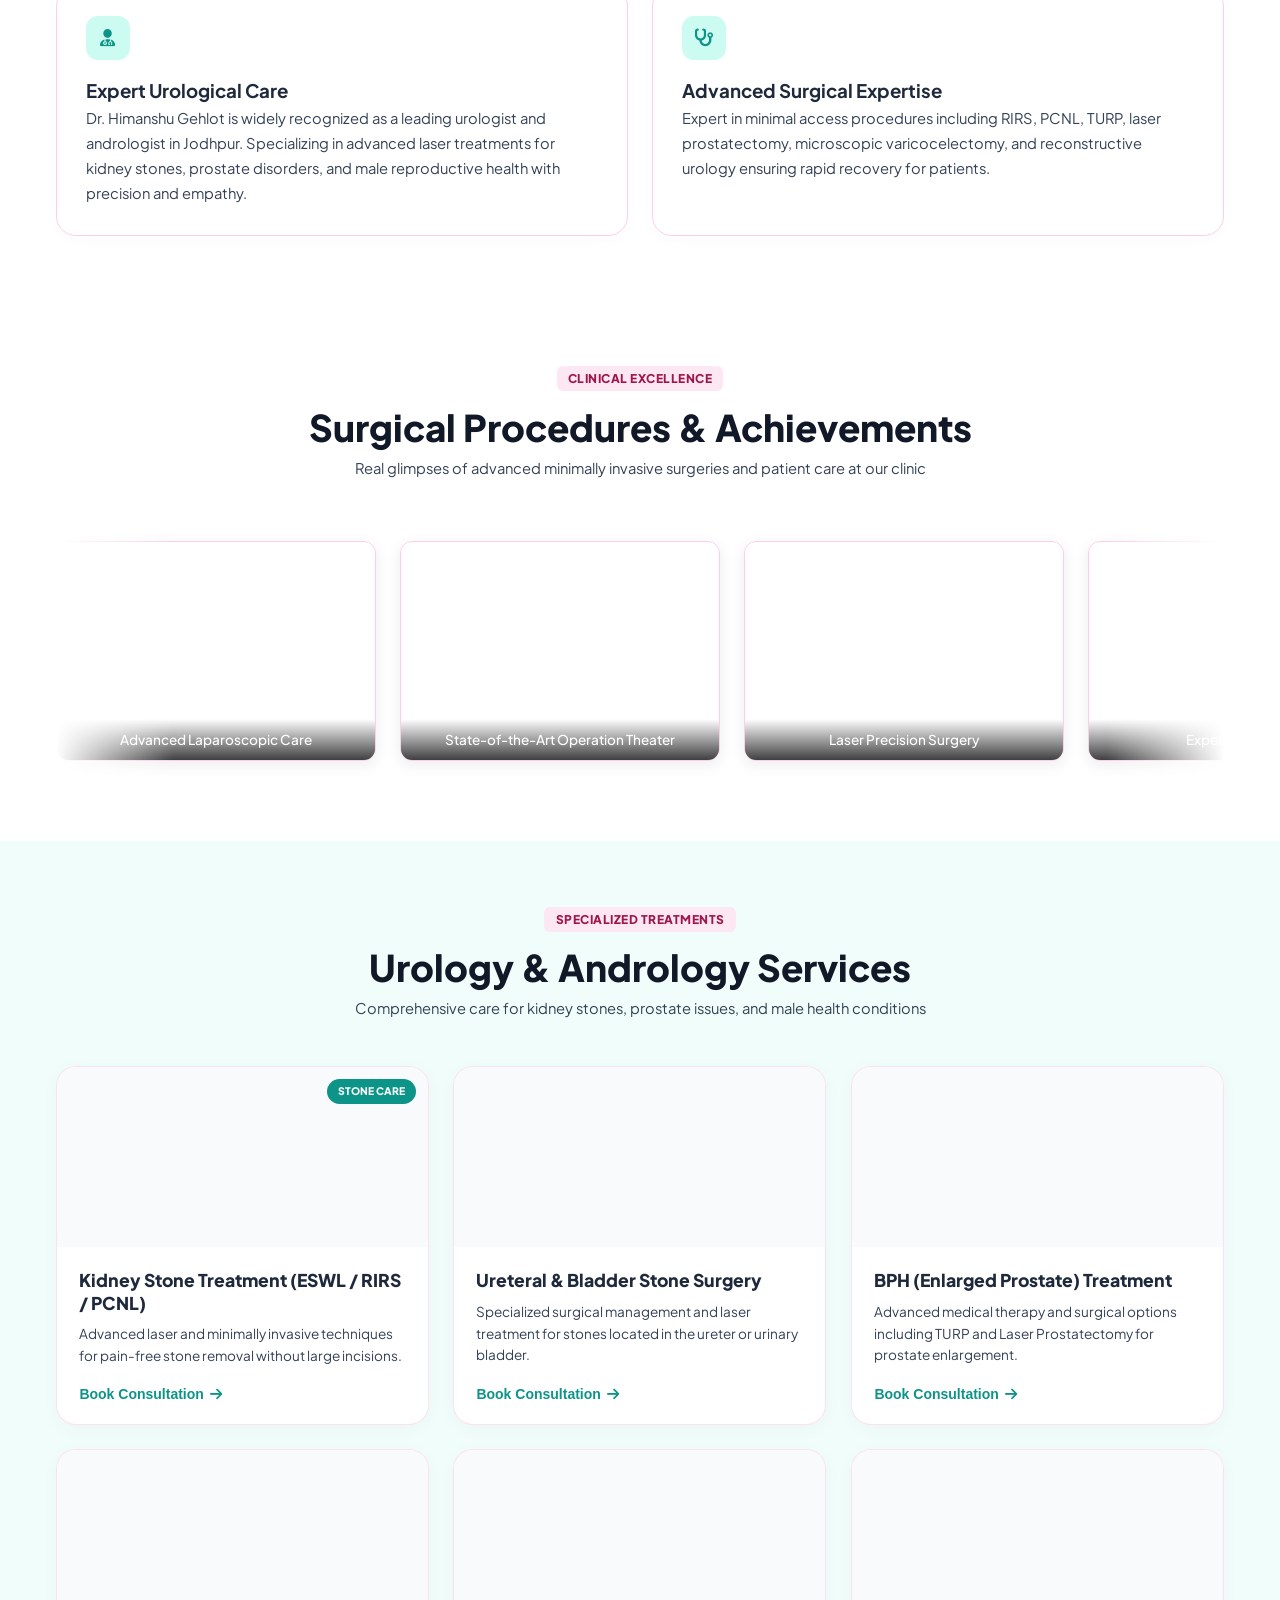
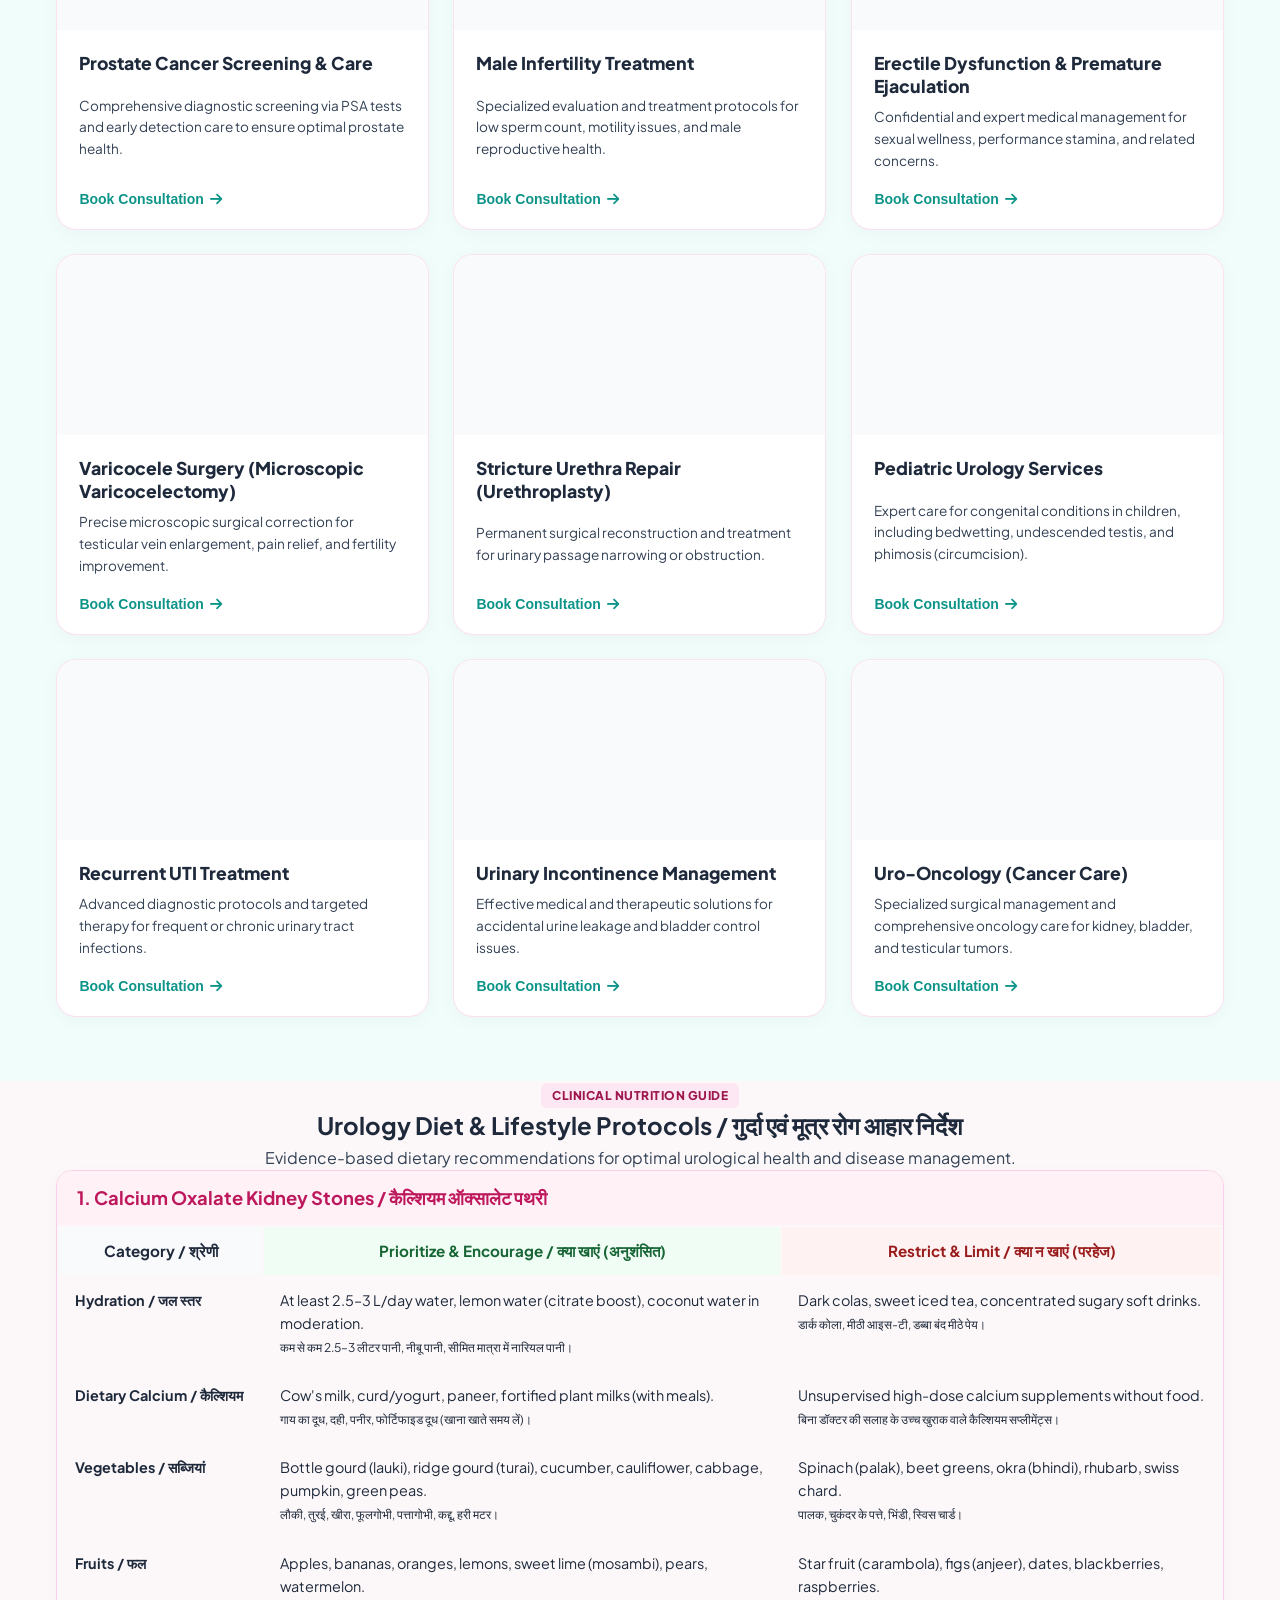
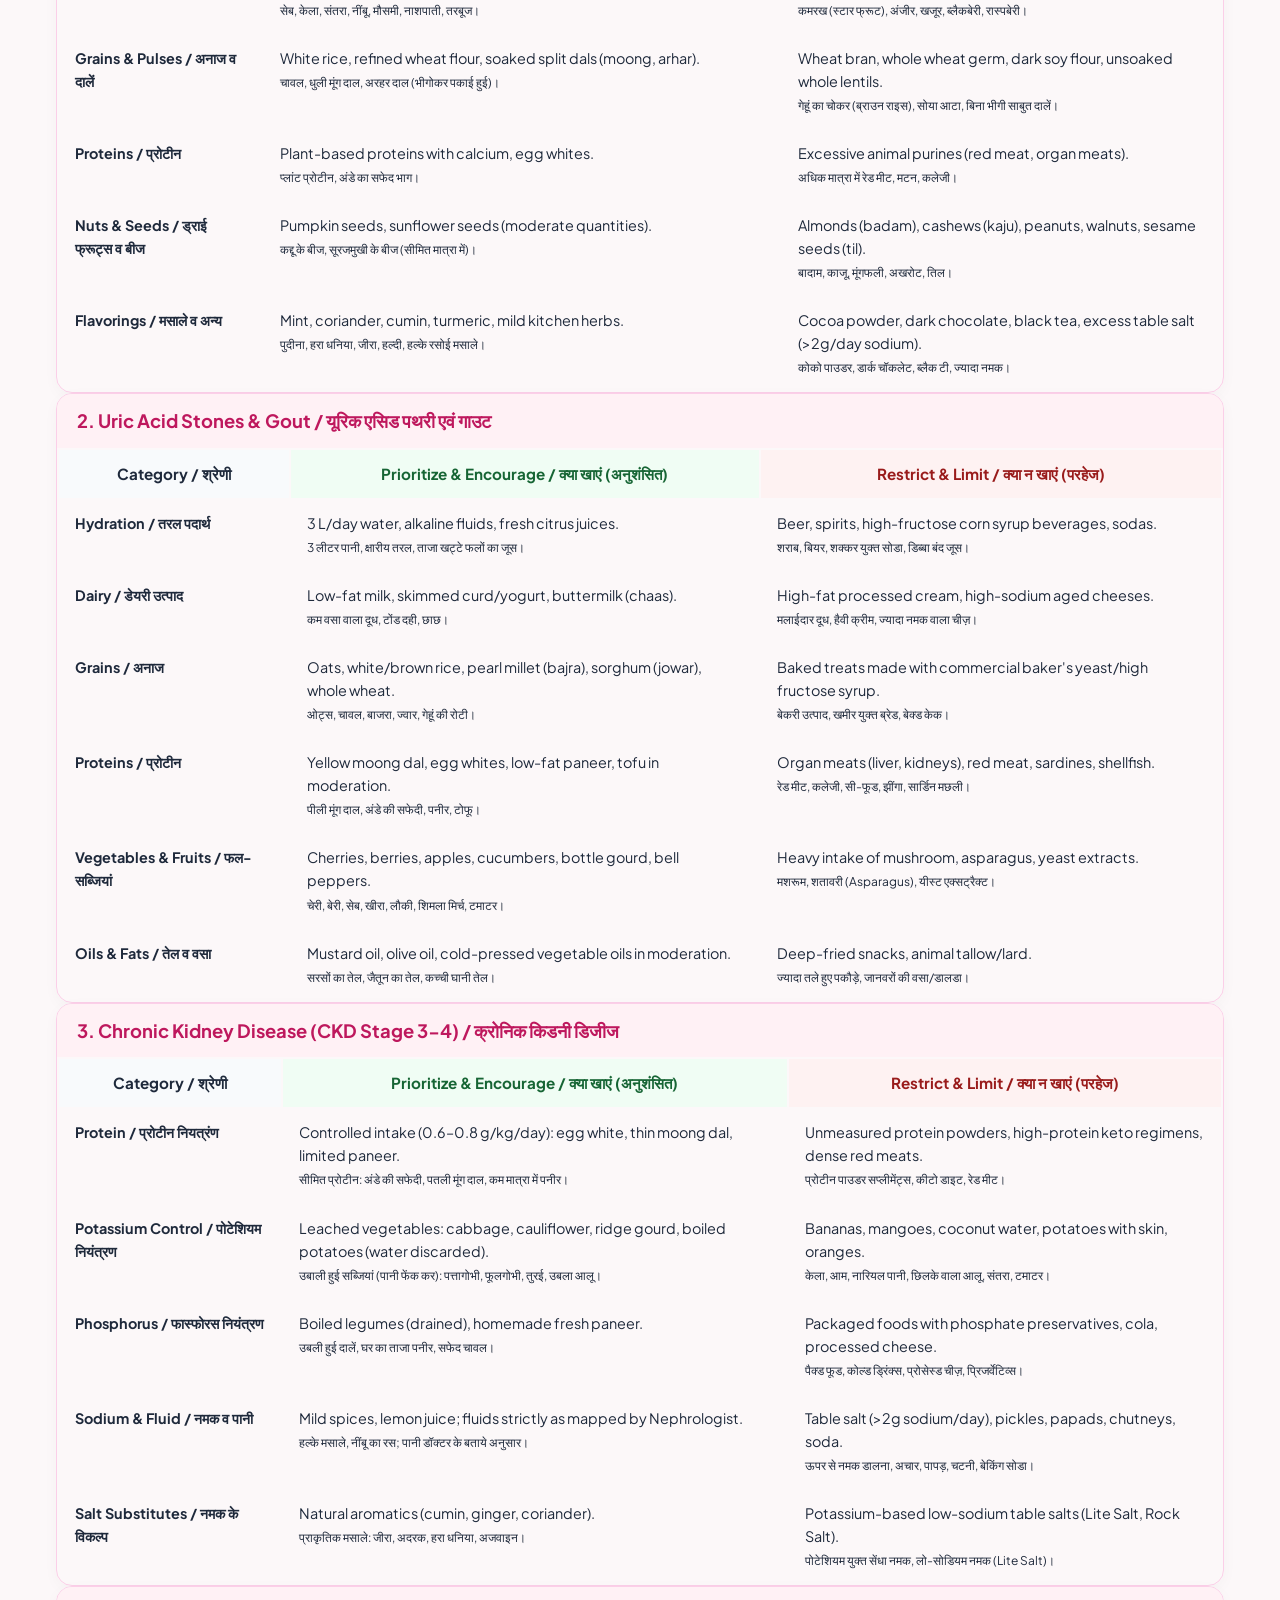
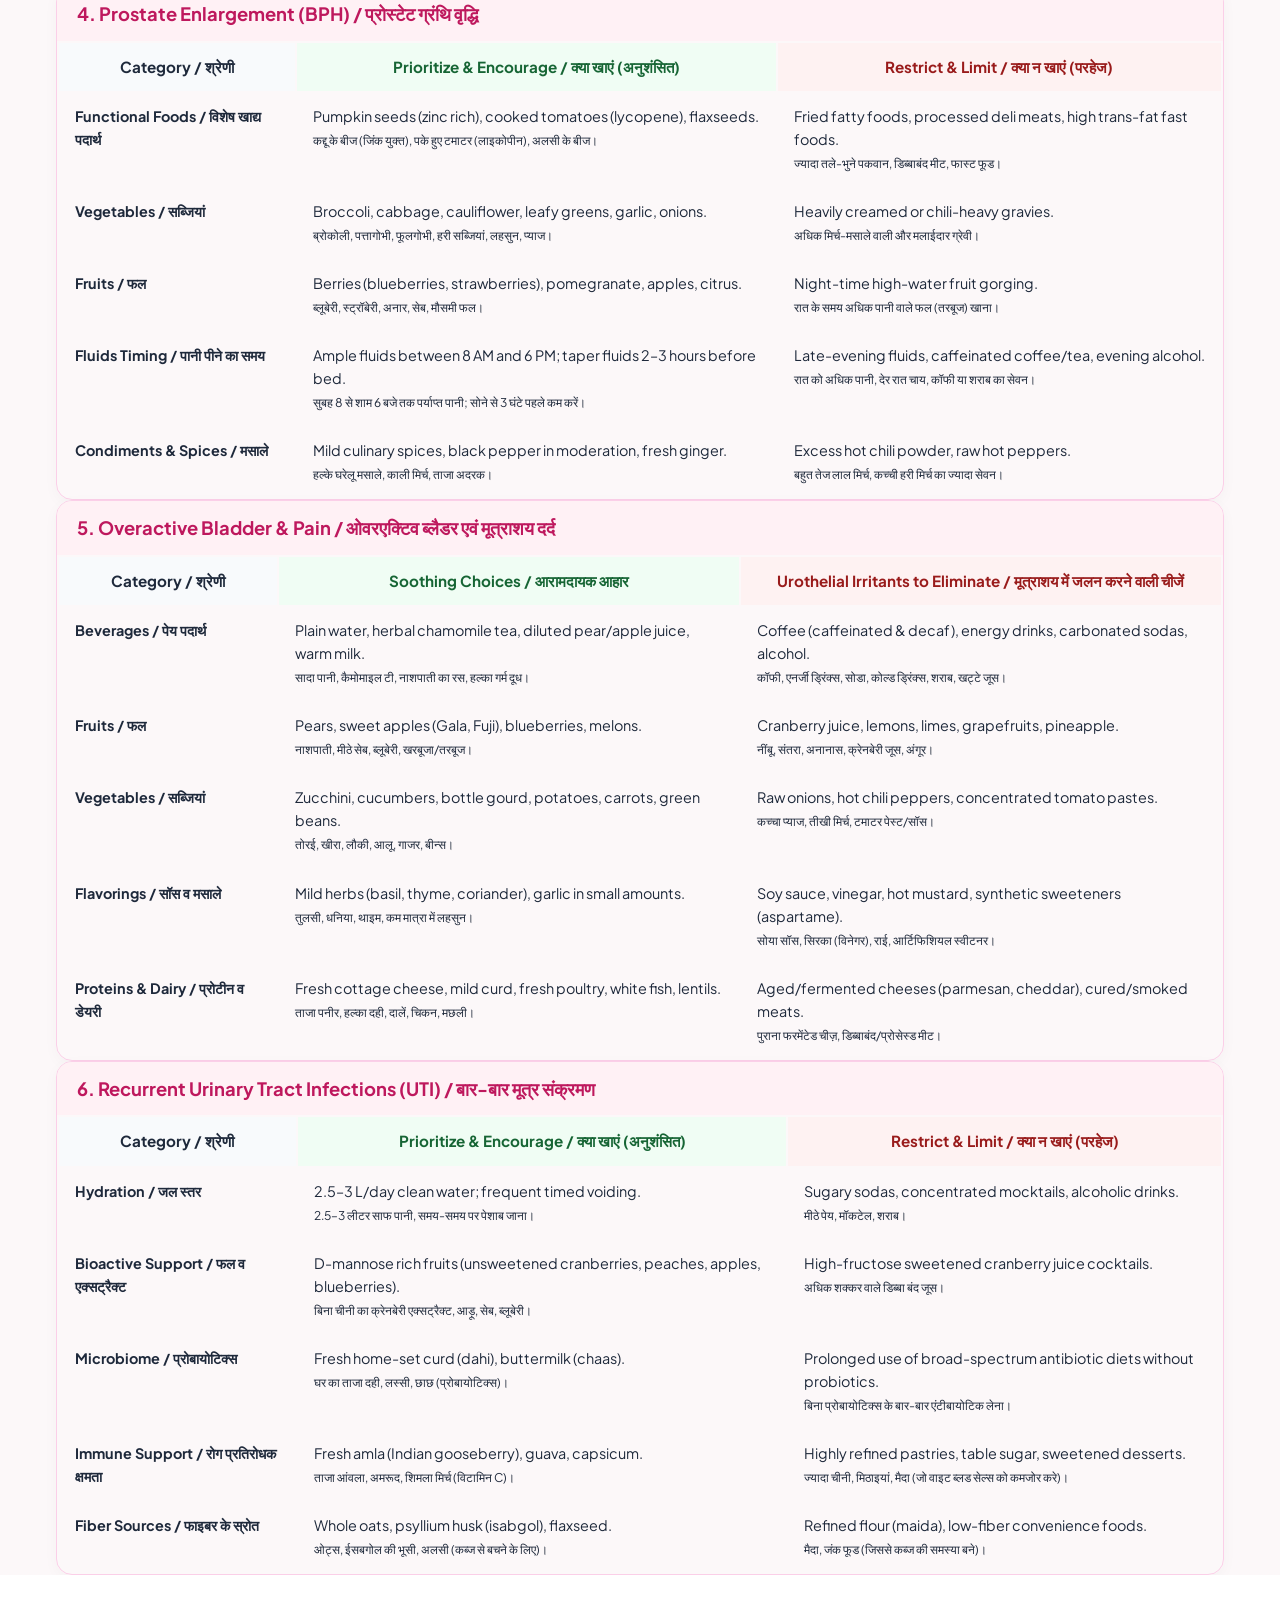
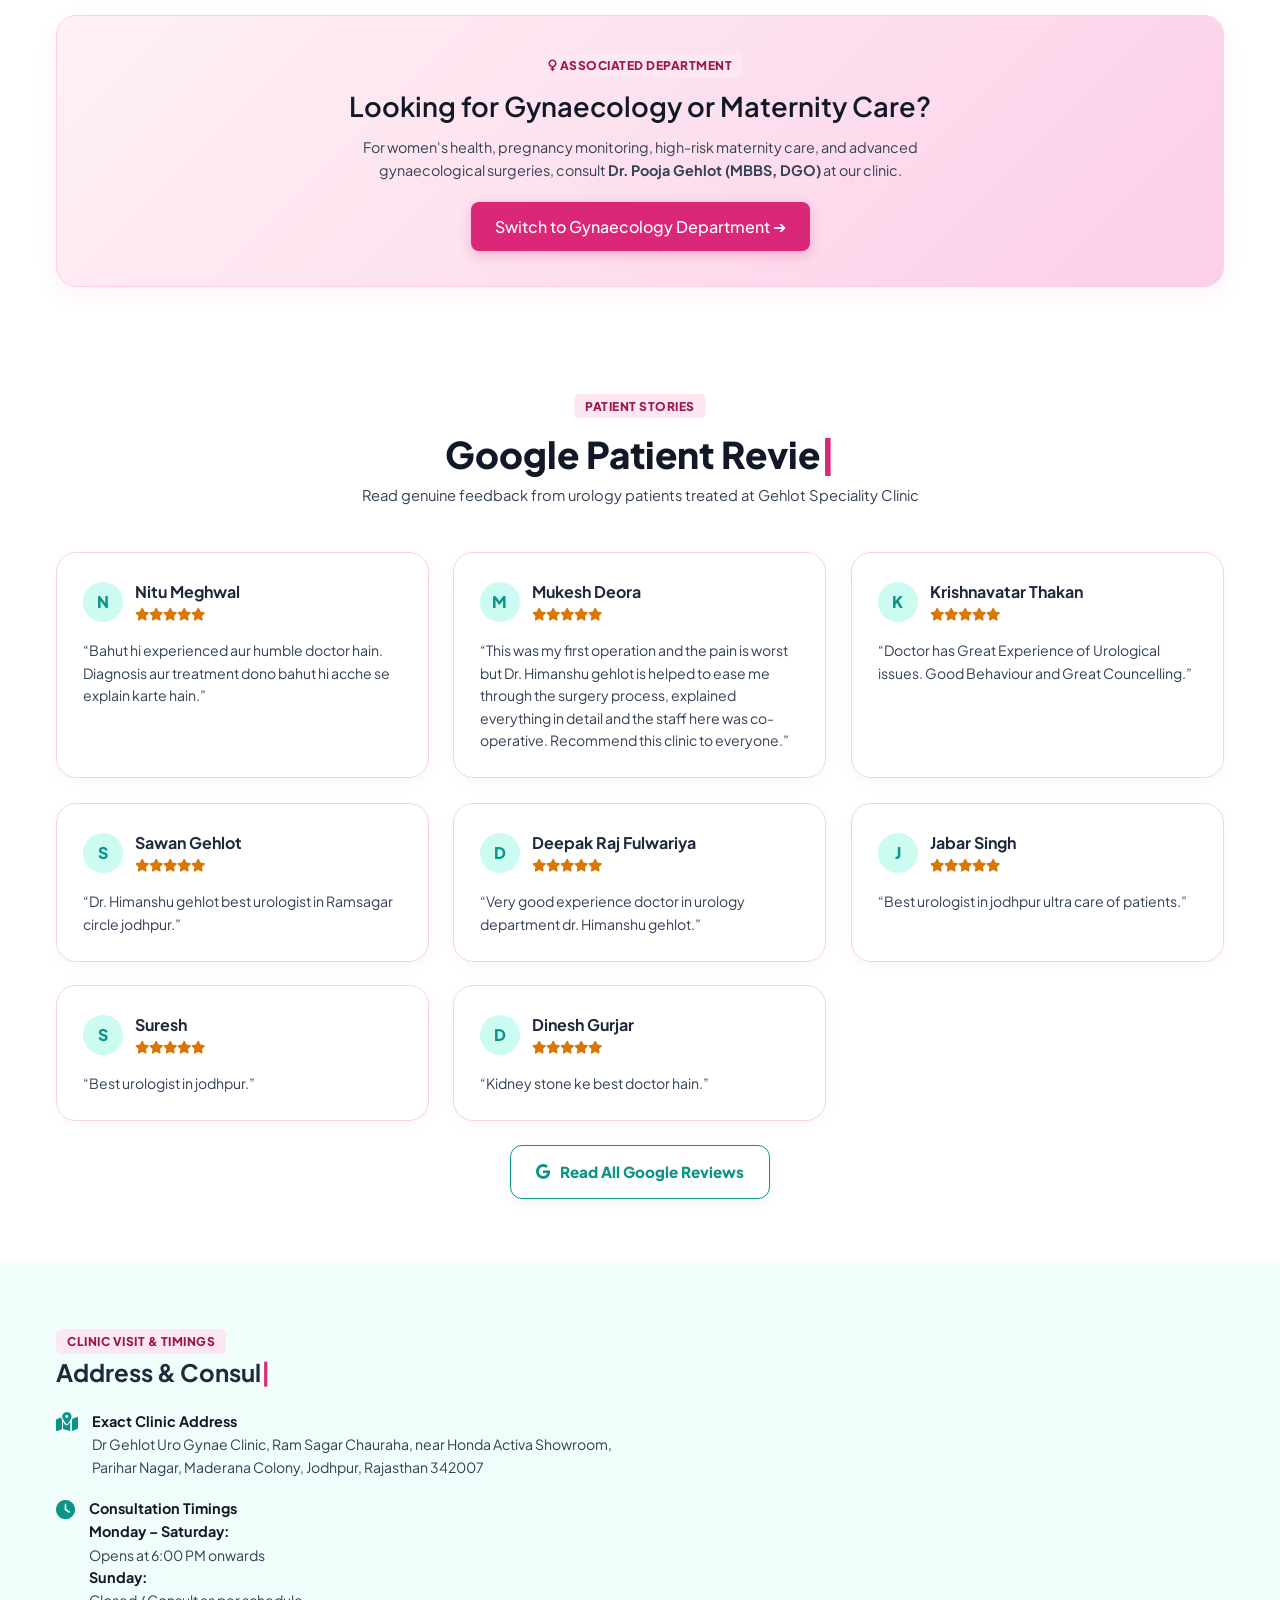
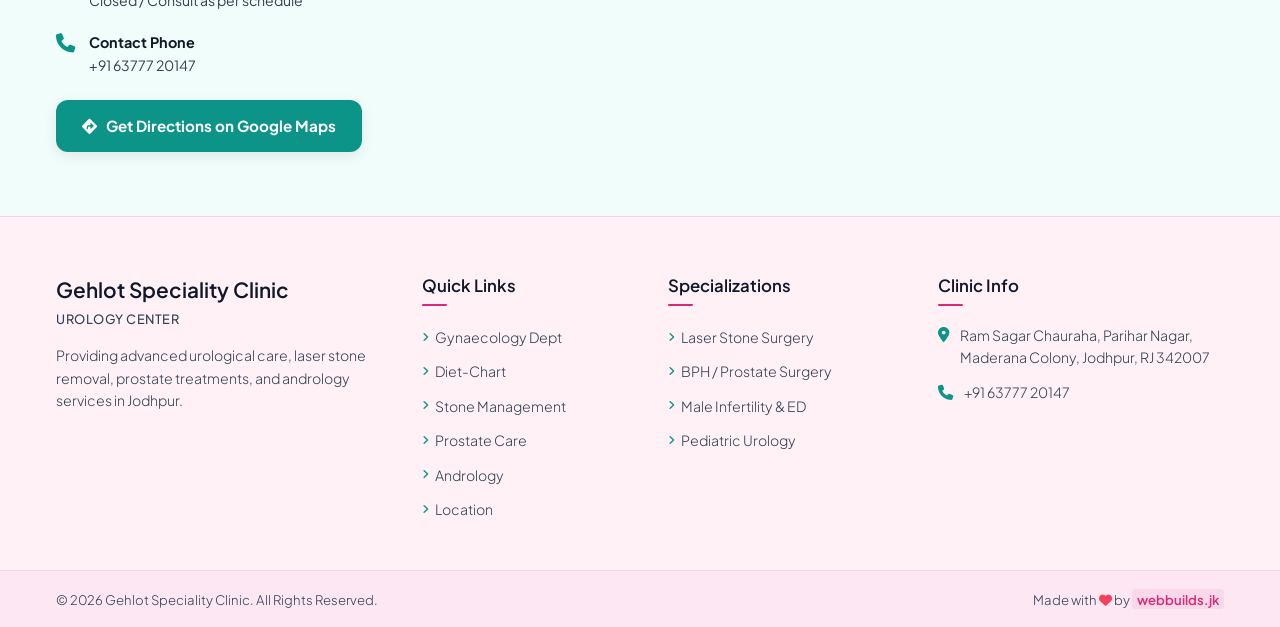
==== commit 562d3a9a: "Update print statement from 'Hello' to 'Goodbye'" ====
--- a/urology.html
+++ b/urology.html
@@ -2,25 +2,18 @@
 <html lang="en">
 
 <head>
-<meta charset="UTF-8">
+    <meta charset="UTF-8">
+    <meta name="viewport" content="width=device-width, initial-scale=1.0, maximum-scale=1.0, user-scalable=no">
     <title>Dr. Himanshu Gehlot | Best Urologist & Andrologist in Jodhpur</title>
     <meta name="viewport" content="width=device-width, initial-scale=1.0">
-    <meta name="description" content="Gehlot Speciality Clinic in Jodhpur - Best Gynaecology, Maternity, and Urology care by expert doctors.">
-    
-    <!-- Favicon Link -->
+    <meta name="description"
+        content="Gehlot Speciality Clinic in Jodhpur - Best Gynaecology, Maternity, and Urology care by expert doctors.">
+    <link rel="preconnect" href="https://fonts.googleapis.com">
     <link rel="icon" type="image/jpeg" href="logog.jpeg">
-
-    <!-- Preconnect for performance -->
-    <link rel="preconnect" href="https://fonts.googleapis.com">
     <link rel="preconnect" href="https://fonts.gstatic.com" crossorigin>
-    <link rel="preconnect" href="https://cdnjs.cloudflare.com" crossorigin>
-
-    <!-- Optimized Google Fonts & Font Awesome (Non-blocking) -->
-    <link href="https://fonts.googleapis.com/css2?family=Plus+Jakarta+Sans:wght@300;400;500;600;700&display=swap" rel="stylesheet">
-    <link rel="preload" href="https://cdnjs.cloudflare.com/ajax/libs/font-awesome/6.4.0/css/all.min.css" as="style" onload="this.onload=null;this.rel='stylesheet'">
-    <noscript><link rel="stylesheet" href="https://cdnjs.cloudflare.com/ajax/libs/font-awesome/6.4.0/css/all.min.css"></noscript>
-
-    <!-- Main Stylesheet -->
+    <link href="https://fonts.googleapis.com/css2?family=Plus+Jakarta+Sans:wght@300;400;500;600;700&display=swap"
+        rel="stylesheet">
+    <link rel="stylesheet" href="https://cdnjs.cloudflare.com/ajax/libs/font-awesome/6.4.0/css/all.min.css">
     <link rel="stylesheet" href="style.css">
 </head>
 
@@ -41,9 +34,11 @@
 
             <nav class="desktop-nav">
                 <a href="#about">About Dr. Himanshu</a>
+                <a href="urology.html#urology-diet-chart">Diet-Chart</a>
                 <a href="#treatments">Urology Treatments</a>
                 <a href="#reviews">Patient Reviews</a>
                 <a href="#location">Clinic Location</a>
+
             </nav>
 
             <div class="header-actions">
@@ -60,6 +55,7 @@
         <!-- Mobile Drawer Menu -->
         <div class="mobile-drawer" id="mobileDrawer">
             <a href="#about" class="drawer-link">About Dr. Himanshu Gehlot</a>
+            <a href="urology.html#urology-diet-chart" class="drawer-link">Diet-Chart</a>
             <a href="#treatments" class="drawer-link">Urology Treatments</a>
             <a href="#reviews" class="drawer-link">Patient Reviews</a>
             <a href="#location" class="drawer-link">Clinic Location & Timings</a>
@@ -72,7 +68,8 @@
     <main>
         <section class="banner-image-section">
             <div class="container">
-                <img src="uro_banner.png" alt="Gehlot Speciality Clinic Banner" class="hero-banner-img" width="1200" height="675" fetchpriority="high">
+                <img src="uro_banner.png" alt="Gehlot Speciality Clinic Banner" class="hero-banner-img" width="1200"
+                    height="675" fetchpriority="high">
             </div>
         </section>
 
@@ -424,7 +421,7 @@
                     <!-- Card 8 -->
                     <div class="frameless-card reveal-right">
                         <div class="frameless-thumb">
-                            <img src="https://onlinelibrary.wiley.com/cms/asset/70563455-3b27-4e14-af37-699aca4aefd4/iju13356-fig-0003-m.jpg"
+                            <img src="https://www.upnt.com/wp-content/uploads/2025/05/1-2-188x300.jpg"
                                 alt="Stricture Urethra Repair">
                         </div>
                         <div class="frameless-content">
@@ -509,6 +506,447 @@
             </div>
         </section>
 
+        <!-- Urology Clinical Diet Chart Section -->
+        <section id="urology-diet-chart" class="diet-section py-5">
+            <div class="container">
+                <div class="text-center mb-5">
+                    <span class="tag-label">Clinical Nutrition Guide</span>
+                    <h2 class="section-title mt-2">Urology Diet & Lifestyle Protocols / गुर्दा एवं मूत्र रोग आहार
+                        निर्देश</h2>
+                    <p class="section-subtitle">Evidence-based dietary recommendations for optimal urological health and
+                        disease management.</p>
+                </div>
+
+                <!-- 1. Calcium Oxalate Urolithiasis -->
+                <div class="card diet-card mb-4">
+                    <div class="card-header bg-rose-light">
+                        <h3 class="diet-title">1. Calcium Oxalate Kidney Stones / कैल्शियम ऑक्सालेट पथरी</h3>
+                    </div>
+                    <div class="card-body p-0">
+                        <div class="table-responsive">
+                            <table class="table table-bordered diet-table m-0">
+                                <thead>
+                                    <tr>
+                                        <th>Category / श्रेणी</th>
+                                        <th class="bg-success-light">Prioritize & Encourage / क्या खाएं (अनुशंसित)</th>
+                                        <th class="bg-danger-light">Restrict & Limit / क्या न खाएं (परहेज)</th>
+                                    </tr>
+                                </thead>
+                                <tbody>
+                                    <tr>
+                                        <td><strong>Hydration / जल स्तर</strong></td>
+                                        <td>At least 2.5–3 L/day water, lemon water (citrate boost), coconut water in
+                                            moderation.<br><small class="text-muted">कम से कम 2.5–3 लीटर पानी, नीबू
+                                                पानी, सीमित मात्रा में नारियल पानी।</small></td>
+                                        <td>Dark colas, sweet iced tea, concentrated sugary soft drinks.<br><small
+                                                class="text-muted">डार्क कोला, मीठी आइस-टी, डब्बा बंद मीठे पेय।</small>
+                                        </td>
+                                    </tr>
+                                    <tr>
+                                        <td><strong>Dietary Calcium / कैल्शियम</strong></td>
+                                        <td>Cow's milk, curd/yogurt, paneer, fortified plant milks (with
+                                            meals).<br><small class="text-muted">गाय का दूध, दही, पनीर, फोर्टिफाइड दूध
+                                                (खाना खाते समय लें)।</small></td>
+                                        <td>Unsupervised high-dose calcium supplements without food.<br><small
+                                                class="text-muted">बिना डॉक्टर की सलाह के उच्च खुराक वाले कैल्शियम
+                                                सप्लीमेंट्स।</small></td>
+                                    </tr>
+                                    <tr>
+                                        <td><strong>Vegetables / सब्जियां</strong></td>
+                                        <td>Bottle gourd (lauki), ridge gourd (turai), cucumber, cauliflower, cabbage,
+                                            pumpkin, green peas.<br><small class="text-muted">लौकी, तुरई, खीरा, फूलगोभी,
+                                                पत्तागोभी, कद्दू, हरी मटर।</small></td>
+                                        <td>Spinach (palak), beet greens, okra (bhindi), rhubarb, swiss chard.<br><small
+                                                class="text-muted">पालक, चुकंदर के पत्ते, भिंडी, स्विस चार्ड।</small>
+                                        </td>
+                                    </tr>
+                                    <tr>
+                                        <td><strong>Fruits / फल</strong></td>
+                                        <td>Apples, bananas, oranges, lemons, sweet lime (mosambi), pears,
+                                            watermelon.<br><small class="text-muted">सेब, केला, संतरा, नींबू, मौसमी,
+                                                नाशपाती, तरबूज।</small></td>
+                                        <td>Star fruit (carambola), figs (anjeer), dates, blackberries,
+                                            raspberries.<br><small class="text-muted">कमरख (स्टार फ्रूट), अंजीर, खजूर,
+                                                ब्लैकबेरी, रास्पबेरी।</small></td>
+                                    </tr>
+                                    <tr>
+                                        <td><strong>Grains & Pulses / अनाज व दालें</strong></td>
+                                        <td>White rice, refined wheat flour, soaked split dals (moong, arhar).<br><small
+                                                class="text-muted">चावल, धुली मूंग दाल, अरहर दाल (भीगोकर पकाई
+                                                हुई)।</small></td>
+                                        <td>Wheat bran, whole wheat germ, dark soy flour, unsoaked whole
+                                            lentils.<br><small class="text-muted">गेहूं का चोकर (ब्राउन राइस), सोया आटा,
+                                                बिना भीगी साबुत दालें।</small></td>
+                                    </tr>
+                                    <tr>
+                                        <td><strong>Proteins / प्रोटीन</strong></td>
+                                        <td>Plant-based proteins with calcium, egg whites.<br><small
+                                                class="text-muted">प्लांट प्रोटीन, अंडे का सफेद भाग।</small></td>
+                                        <td>Excessive animal purines (red meat, organ meats).<br><small
+                                                class="text-muted">अधिक मात्रा में रेड मीट, मटन, कलेजी।</small></td>
+                                    </tr>
+                                    <tr>
+                                        <td><strong>Nuts & Seeds / ड्राई फ्रूट्स व बीज</strong></td>
+                                        <td>Pumpkin seeds, sunflower seeds (moderate quantities).<br><small
+                                                class="text-muted">कद्दू के बीज, सूरजमुखी के बीज (सीमित मात्रा
+                                                में)।</small></td>
+                                        <td>Almonds (badam), cashews (kaju), peanuts, walnuts, sesame seeds
+                                            (til).<br><small class="text-muted">बादाम, काजू, मूंगफली, अखरोट,
+                                                तिल।</small></td>
+                                    </tr>
+                                    <tr>
+                                        <td><strong>Flavorings / मसाले व अन्य</strong></td>
+                                        <td>Mint, coriander, cumin, turmeric, mild kitchen herbs.<br><small
+                                                class="text-muted">पुदीना, हरा धनिया, जीरा, हल्दी, हल्के रसोई
+                                                मसाले।</small></td>
+                                        <td>Cocoa powder, dark chocolate, black tea, excess table salt (>2g/day
+                                            sodium).<br><small class="text-muted">कोको पाउडर, डार्क चॉकलेट, ब्लैक टी,
+                                                ज्यादा नमक।</small></td>
+                                    </tr>
+                                </tbody>
+                            </table>
+                        </div>
+                    </div>
+                </div>
+
+                <!-- 2. Hyperuricosuric Urolithiasis & Gout -->
+                <div class="card diet-card mb-4">
+                    <div class="card-header bg-rose-light">
+                        <h3 class="diet-title">2. Uric Acid Stones & Gout / यूरिक एसिड पथरी एवं गाउट</h3>
+                    </div>
+                    <div class="card-body p-0">
+                        <div class="table-responsive">
+                            <table class="table table-bordered diet-table m-0">
+                                <thead>
+                                    <tr>
+                                        <th>Category / श्रेणी</th>
+                                        <th class="bg-success-light">Prioritize & Encourage / क्या खाएं (अनुशंसित)</th>
+                                        <th class="bg-danger-light">Restrict & Limit / क्या न खाएं (परहेज)</th>
+                                    </tr>
+                                </thead>
+                                <tbody>
+                                    <tr>
+                                        <td><strong>Hydration / तरल पदार्थ</strong></td>
+                                        <td>3 L/day water, alkaline fluids, fresh citrus juices.<br><small
+                                                class="text-muted">3 लीटर पानी, क्षारीय तरल, ताजा खट्टे फलों का
+                                                जूस।</small></td>
+                                        <td>Beer, spirits, high-fructose corn syrup beverages, sodas.<br><small
+                                                class="text-muted">शराब, बियर, शक्कर युक्त सोडा, डिब्बा बंद जूस।</small>
+                                        </td>
+                                    </tr>
+                                    <tr>
+                                        <td><strong>Dairy / डेयरी उत्पाद</strong></td>
+                                        <td>Low-fat milk, skimmed curd/yogurt, buttermilk (chaas).<br><small
+                                                class="text-muted">कम वसा वाला दूध, टोंड दही, छाछ।</small></td>
+                                        <td>High-fat processed cream, high-sodium aged cheeses.<br><small
+                                                class="text-muted">मलाईदार दूध, हैवी क्रीम, ज्यादा नमक वाला
+                                                चीज़।</small></td>
+                                    </tr>
+                                    <tr>
+                                        <td><strong>Grains / अनाज</strong></td>
+                                        <td>Oats, white/brown rice, pearl millet (bajra), sorghum (jowar), whole
+                                            wheat.<br><small class="text-muted">ओट्स, चावल, बाजरा, ज्वार, गेहूं की
+                                                रोटी।</small></td>
+                                        <td>Baked treats made with commercial baker's yeast/high fructose
+                                            syrup.<br><small class="text-muted">बेकरी उत्पाद, खमीर युक्त ब्रेड, बेक्ड
+                                                केक।</small></td>
+                                    </tr>
+                                    <tr>
+                                        <td><strong>Proteins / प्रोटीन</strong></td>
+                                        <td>Yellow moong dal, egg whites, low-fat paneer, tofu in moderation.<br><small
+                                                class="text-muted">पीली मूंग दाल, अंडे की सफेदी, पनीर, टोफू।</small>
+                                        </td>
+                                        <td>Organ meats (liver, kidneys), red meat, sardines, shellfish.<br><small
+                                                class="text-muted">रेड मीट, कलेजी, सी-फूड, झींगा, सार्डिन मछली।</small>
+                                        </td>
+                                    </tr>
+                                    <tr>
+                                        <td><strong>Vegetables & Fruits / फल-सब्जियां</strong></td>
+                                        <td>Cherries, berries, apples, cucumbers, bottle gourd, bell peppers.<br><small
+                                                class="text-muted">चेरी, बेरी, सेब, खीरा, लौकी, शिमला मिर्च,
+                                                टमाटर।</small></td>
+                                        <td>Heavy intake of mushroom, asparagus, yeast extracts.<br><small
+                                                class="text-muted">मशरूम, शतावरी (Asparagus), यीस्ट एक्सट्रैक्ट।</small>
+                                        </td>
+                                    </tr>
+                                    <tr>
+                                        <td><strong>Oils & Fats / तेल व वसा</strong></td>
+                                        <td>Mustard oil, olive oil, cold-pressed vegetable oils in moderation.<br><small
+                                                class="text-muted">सरसों का तेल, जैतून का तेल, कच्ची घानी तेल।</small>
+                                        </td>
+                                        <td>Deep-fried snacks, animal tallow/lard.<br><small class="text-muted">ज्यादा
+                                                तले हुए पकौड़े, जानवरों की वसा/डालडा।</small></td>
+                                    </tr>
+                                </tbody>
+                            </table>
+                        </div>
+                    </div>
+                </div>
+
+                <!-- 3. Chronic Kidney Disease (CKD Non-Dialysis) -->
+                <div class="card diet-card mb-4">
+                    <div class="card-header bg-rose-light">
+                        <h3 class="diet-title">3. Chronic Kidney Disease (CKD Stage 3-4) / क्रोनिक किडनी डिजीज</h3>
+                    </div>
+                    <div class="card-body p-0">
+                        <div class="table-responsive">
+                            <table class="table table-bordered diet-table m-0">
+                                <thead>
+                                    <tr>
+                                        <th>Category / श्रेणी</th>
+                                        <th class="bg-success-light">Prioritize & Encourage / क्या खाएं (अनुशंसित)</th>
+                                        <th class="bg-danger-light">Restrict & Limit / क्या न खाएं (परहेज)</th>
+                                    </tr>
+                                </thead>
+                                <tbody>
+                                    <tr>
+                                        <td><strong>Protein / प्रोटीन नियत्रंण</strong></td>
+                                        <td>Controlled intake (0.6–0.8 g/kg/day): egg white, thin moong dal, limited
+                                            paneer.<br><small class="text-muted">सीमित प्रोटीन: अंडे की सफेदी, पतली मूंग
+                                                दाल, कम मात्रा में पनीर।</small></td>
+                                        <td>Unmeasured protein powders, high-protein keto regimens, dense red
+                                            meats.<br><small class="text-muted">प्रोटीन पाउडर सप्लीमेंट्स, कीटो डाइट,
+                                                रेड मीट।</small></td>
+                                    </tr>
+                                    <tr>
+                                        <td><strong>Potassium Control / पोटेशियम नियंत्रण</strong></td>
+                                        <td>Leached vegetables: cabbage, cauliflower, ridge gourd, boiled potatoes
+                                            (water discarded).<br><small class="text-muted">उबाली हुई सब्जियां (पानी
+                                                फेंक कर): पत्तागोभी, फूलगोभी, तुरई, उबला आलू।</small></td>
+                                        <td>Bananas, mangoes, coconut water, potatoes with skin, oranges.<br><small
+                                                class="text-muted">केला, आम, नारियल पानी, छिलके वाला आलू, संतरा,
+                                                टमाटर।</small></td>
+                                    </tr>
+                                    <tr>
+                                        <td><strong>Phosphorus / फास्फोरस नियंत्रण</strong></td>
+                                        <td>Boiled legumes (drained), homemade fresh paneer.<br><small
+                                                class="text-muted">उबली हुई दालें, घर का ताजा पनीर, सफेद चावल।</small>
+                                        </td>
+                                        <td>Packaged foods with phosphate preservatives, cola, processed
+                                            cheese.<br><small class="text-muted">पैक्ड फूड, कोल्ड ड्रिंक्स, प्रोसेस्ड
+                                                चीज़, प्रिजर्वेटिव्स।</small></td>
+                                    </tr>
+                                    <tr>
+                                        <td><strong>Sodium & Fluid / नमक व पानी</strong></td>
+                                        <td>Mild spices, lemon juice; fluids strictly as mapped by
+                                            Nephrologist.<br><small class="text-muted">हल्के मसाले, नींबू का रस; पानी
+                                                डॉक्टर के बताये अनुसार।</small></td>
+                                        <td>Table salt (>2g sodium/day), pickles, papads, chutneys, soda.<br><small
+                                                class="text-muted">ऊपर से नमक डालना, अचार, पापड़, चटनी, बेकिंग
+                                                सोडा।</small></td>
+                                    </tr>
+                                    <tr>
+                                        <td><strong>Salt Substitutes / नमक के विकल्प</strong></td>
+                                        <td>Natural aromatics (cumin, ginger, coriander).<br><small
+                                                class="text-muted">प्राकृतिक मसाले: जीरा, अदरक, हरा धनिया,
+                                                अजवाइन।</small></td>
+                                        <td>Potassium-based low-sodium table salts (Lite Salt, Rock Salt).<br><small
+                                                class="text-muted">पोटेशियम युक्त सेंधा नमक, लो-सोडियम नमक (Lite
+                                                Salt)।</small></td>
+                                    </tr>
+                                </tbody>
+                            </table>
+                        </div>
+                    </div>
+                </div>
+
+                <!-- 4. Benign Prostatic Hyperplasia (BPH) -->
+                <div class="card diet-card mb-4">
+                    <div class="card-header bg-rose-light">
+                        <h3 class="diet-title">4. Prostate Enlargement (BPH) / प्रोस्टेट ग्रंथि वृद्धि</h3>
+                    </div>
+                    <div class="card-body p-0">
+                        <div class="table-responsive">
+                            <table class="table table-bordered diet-table m-0">
+                                <thead>
+                                    <tr>
+                                        <th>Category / श्रेणी</th>
+                                        <th class="bg-success-light">Prioritize & Encourage / क्या खाएं (अनुशंसित)</th>
+                                        <th class="bg-danger-light">Restrict & Limit / क्या न खाएं (परहेज)</th>
+                                    </tr>
+                                </thead>
+                                <tbody>
+                                    <tr>
+                                        <td><strong>Functional Foods / विशेष खाद्य पदार्थ</strong></td>
+                                        <td>Pumpkin seeds (zinc rich), cooked tomatoes (lycopene), flaxseeds.<br><small
+                                                class="text-muted">कद्दू के बीज (जिंक युक्त), पके हुए टमाटर (लाइकोपीन),
+                                                अलसी के बीज।</small></td>
+                                        <td>Fried fatty foods, processed deli meats, high trans-fat fast
+                                            foods.<br><small class="text-muted">ज्यादा तले-भुने पकवान, डिब्बाबंद मीट,
+                                                फास्ट फूड।</small></td>
+                                    </tr>
+                                    <tr>
+                                        <td><strong>Vegetables / सब्जियां</strong></td>
+                                        <td>Broccoli, cabbage, cauliflower, leafy greens, garlic, onions.<br><small
+                                                class="text-muted">ब्रोकोली, पत्तागोभी, फूलगोभी, हरी सब्जियां, लहसुन,
+                                                प्याज।</small></td>
+                                        <td>Heavily creamed or chili-heavy gravies.<br><small class="text-muted">अधिक
+                                                मिर्च-मसाले वाली और मलाईदार ग्रेवी।</small></td>
+                                    </tr>
+                                    <tr>
+                                        <td><strong>Fruits / फल</strong></td>
+                                        <td>Berries (blueberries, strawberries), pomegranate, apples, citrus.<br><small
+                                                class="text-muted">ब्लूबेरी, स्ट्रॉबेरी, अनार, सेब, मौसमी फल।</small>
+                                        </td>
+                                        <td>Night-time high-water fruit gorging.<br><small class="text-muted">रात के समय
+                                                अधिक पानी वाले फल (तरबूज) खाना।</small></td>
+                                    </tr>
+                                    <tr>
+                                        <td><strong>Fluids Timing / पानी पीने का समय</strong></td>
+                                        <td>Ample fluids between 8 AM and 6 PM; taper fluids 2–3 hours before
+                                            bed.<br><small class="text-muted">सुबह 8 से शाम 6 बजे तक पर्याप्त पानी; सोने
+                                                से 3 घंटे पहले कम करें।</small></td>
+                                        <td>Late-evening fluids, caffeinated coffee/tea, evening alcohol.<br><small
+                                                class="text-muted">रात को अधिक पानी, देर रात चाय, कॉफी या शराब का
+                                                सेवन।</small></td>
+                                    </tr>
+                                    <tr>
+                                        <td><strong>Condiments & Spices / मसाले</strong></td>
+                                        <td>Mild culinary spices, black pepper in moderation, fresh ginger.<br><small
+                                                class="text-muted">हल्के घरेलू मसाले, काली मिर्च, ताजा अदरक।</small>
+                                        </td>
+                                        <td>Excess hot chili powder, raw hot peppers.<br><small class="text-muted">बहुत
+                                                तेज लाल मिर्च, कच्ची हरी मिर्च का ज्यादा सेवन।</small></td>
+                                    </tr>
+                                </tbody>
+                            </table>
+                        </div>
+                    </div>
+                </div>
+
+                <!-- 5. Overactive Bladder (OAB) & Bladder Pain -->
+                <div class="card diet-card mb-4">
+                    <div class="card-header bg-rose-light">
+                        <h3 class="diet-title">5. Overactive Bladder & Pain / ओवरएक्टिव ब्लैडर एवं मूत्राशय दर्द</h3>
+                    </div>
+                    <div class="card-body p-0">
+                        <div class="table-responsive">
+                            <table class="table table-bordered diet-table m-0">
+                                <thead>
+                                    <tr>
+                                        <th>Category / श्रेणी</th>
+                                        <th class="bg-success-light">Soothing Choices / आरामदायक आहार</th>
+                                        <th class="bg-danger-light">Urothelial Irritants to Eliminate / मूत्राशय में जलन
+                                            करने वाली चीजें</th>
+                                    </tr>
+                                </thead>
+                                <tbody>
+                                    <tr>
+                                        <td><strong>Beverages / पेय पदार्थ</strong></td>
+                                        <td>Plain water, herbal chamomile tea, diluted pear/apple juice, warm
+                                            milk.<br><small class="text-muted">सादा पानी, कैमोमाइल टी, नाशपाती का रस,
+                                                हल्का गर्म दूध।</small></td>
+                                        <td>Coffee (caffeinated & decaf), energy drinks, carbonated sodas,
+                                            alcohol.<br><small class="text-muted">कॉफी, एनर्जी ड्रिंक्स, सोडा, कोल्ड
+                                                ड्रिंक्स, शराब, खट्टे जूस।</small></td>
+                                    </tr>
+                                    <tr>
+                                        <td><strong>Fruits / फल</strong></td>
+                                        <td>Pears, sweet apples (Gala, Fuji), blueberries, melons.<br><small
+                                                class="text-muted">नाशपाती, मीठे सेब, ब्लूबेरी, खरबूजा/तरबूज।</small>
+                                        </td>
+                                        <td>Cranberry juice, lemons, limes, grapefruits, pineapple.<br><small
+                                                class="text-muted">नींबू, संतरा, अनानास, क्रेनबेरी जूस, अंगूर।</small>
+                                        </td>
+                                    </tr>
+                                    <tr>
+                                        <td><strong>Vegetables / सब्जियां</strong></td>
+                                        <td>Zucchini, cucumbers, bottle gourd, potatoes, carrots, green beans.<br><small
+                                                class="text-muted">तोरई, खीरा, लौकी, आलू, गाजर, बीन्स।</small></td>
+                                        <td>Raw onions, hot chili peppers, concentrated tomato pastes.<br><small
+                                                class="text-muted">कच्चा प्याज, तीखी मिर्च, टमाटर पेस्ट/सॉस।</small>
+                                        </td>
+                                    </tr>
+                                    <tr>
+                                        <td><strong>Flavorings / सॉस व मसाले</strong></td>
+                                        <td>Mild herbs (basil, thyme, coriander), garlic in small amounts.<br><small
+                                                class="text-muted">तुलसी, धनिया, थाइम, कम मात्रा में लहसुन।</small></td>
+                                        <td>Soy sauce, vinegar, hot mustard, synthetic sweeteners (aspartame).<br><small
+                                                class="text-muted">सोया सॉस, सिरका (विनेगर), राई, आर्टिफिशियल
+                                                स्वीटनर।</small></td>
+                                    </tr>
+                                    <tr>
+                                        <td><strong>Proteins & Dairy / प्रोटीन व डेयरी</strong></td>
+                                        <td>Fresh cottage cheese, mild curd, fresh poultry, white fish,
+                                            lentils.<br><small class="text-muted">ताजा पनीर, हल्का दही, दालें, चिकन,
+                                                मछली।</small></td>
+                                        <td>Aged/fermented cheeses (parmesan, cheddar), cured/smoked meats.<br><small
+                                                class="text-muted">पुराना फरमेंटेड चीज़, डिब्बाबंद/प्रोसेस्ड
+                                                मीट।</small></td>
+                                    </tr>
+                                </tbody>
+                            </table>
+                        </div>
+                    </div>
+                </div>
+
+                <!-- 6. Recurrent UTIs -->
+                <div class="card diet-card mb-4">
+                    <div class="card-header bg-rose-light">
+                        <h3 class="diet-title">6. Recurrent Urinary Tract Infections (UTI) / बार-बार मूत्र संक्रमण</h3>
+                    </div>
+                    <div class="card-body p-0">
+                        <div class="table-responsive">
+                            <table class="table table-bordered diet-table m-0">
+                                <thead>
+                                    <tr>
+                                        <th>Category / श्रेणी</th>
+                                        <th class="bg-success-light">Prioritize & Encourage / क्या खाएं (अनुशंसित)</th>
+                                        <th class="bg-danger-light">Restrict & Limit / क्या न खाएं (परहेज)</th>
+                                    </tr>
+                                </thead>
+                                <tbody>
+                                    <tr>
+                                        <td><strong>Hydration / जल स्तर</strong></td>
+                                        <td>2.5–3 L/day clean water; frequent timed voiding.<br><small
+                                                class="text-muted">2.5–3 लीटर साफ पानी, समय-समय पर पेशाब जाना।</small>
+                                        </td>
+                                        <td>Sugary sodas, concentrated mocktails, alcoholic drinks.<br><small
+                                                class="text-muted">मीठे पेय, मॉकटेल, शराब।</small></td>
+                                    </tr>
+                                    <tr>
+                                        <td><strong>Bioactive Support / फल व एक्सट्रैक्ट</strong></td>
+                                        <td>D-mannose rich fruits (unsweetened cranberries, peaches, apples,
+                                            blueberries).<br><small class="text-muted">बिना चीनी का क्रेनबेरी
+                                                एक्सट्रैक्ट, आड़ू, सेब, ब्लूबेरी।</small></td>
+                                        <td>High-fructose sweetened cranberry juice cocktails.<br><small
+                                                class="text-muted">अधिक शक्कर वाले डिब्बा बंद जूस।</small></td>
+                                    </tr>
+                                    <tr>
+                                        <td><strong>Microbiome / प्रोबायोटिक्स</strong></td>
+                                        <td>Fresh home-set curd (dahi), buttermilk (chaas).<br><small
+                                                class="text-muted">घर का ताजा दही, लस्सी, छाछ (प्रोबायोटिक्स)।</small>
+                                        </td>
+                                        <td>Prolonged use of broad-spectrum antibiotic diets without
+                                            probiotics.<br><small class="text-muted">बिना प्रोबायोटिक्स के बार-बार
+                                                एंटीबायोटिक लेना।</small></td>
+                                    </tr>
+                                    <tr>
+                                        <td><strong>Immune Support / रोग प्रतिरोधक क्षमता</strong></td>
+                                        <td>Fresh amla (Indian gooseberry), guava, capsicum.<br><small
+                                                class="text-muted">ताजा आंवला, अमरूद, शिमला मिर्च (विटामिन C)।</small>
+                                        </td>
+                                        <td>Highly refined pastries, table sugar, sweetened desserts.<br><small
+                                                class="text-muted">ज्यादा चीनी, मिठाइयां, मैदा (जो वाइट ब्लड सेल्स को
+                                                कमजोर करे)।</small></td>
+                                    </tr>
+                                    <tr>
+                                        <td><strong>Fiber Sources / फाइबर के स्रोत</strong></td>
+                                        <td>Whole oats, psyllium husk (isabgol), flaxseed.<br><small
+                                                class="text-muted">ओट्स, ईसबगोल की भूसी, अलसी (कब्ज से बचने के
+                                                लिए)।</small></td>
+                                        <td>Refined flour (maida), low-fiber convenience foods.<br><small
+                                                class="text-muted">मैदा, जंक फूड (जिससे कब्ज की समस्या बने)।</small>
+                                        </td>
+                                    </tr>
+                                </tbody>
+                            </table>
+                        </div>
+                    </div>
+                </div>
+
+            </div>
+        </section>
         <!-- Cross-Link Banner for Gynaecology Dept -->
         <section class="section-padding bg-white" style="padding: 2.5rem 0;">
             <div class="container">
@@ -781,6 +1219,9 @@
                         <ul class="footer-menu">
                             <li><a href="index.html"><i class="fa-solid fa-angle-right" style="color: #0d9488;"></i>
                                     Gynaecology Dept</a></li>
+                            <li><a href="urology.html#urology-diet-chart"><i class="fa-solid fa-angle-right" style="color: #0d9488;"></i>
+                                    Diet-Chart</a></li>
+                            
                             <li><a href="#treatments"><i class="fa-solid fa-angle-right" style="color: #0d9488;"></i>
                                     Stone Management</a></li>
                             <li><a href="#treatments"><i class="fa-solid fa-angle-right" style="color: #0d9488;"></i>
--- a/style.css
+++ b/style.css
@@ -39,6 +39,7 @@
 html {
     scroll-behavior: smooth;
     font-size: 16px;
+    overflow-x: hidden !important;
 }
 
 body {
@@ -743,7 +744,7 @@
 /* Floating WhatsApp Circle Icon */
 .floating-whatsapp-btn {
     position: fixed;
-    bottom: 85px; right: 20px;
+    bottom: 85px; right: 30px;
     width: 56px; height: 56px;
     background: #25d366;
     color: #ffffff;
@@ -762,55 +763,6 @@
     .floating-whatsapp-btn { bottom: 30px; right: 30px; }
 }
 
-
-
-
-
-@media (max-width: 768px) {
-    .mobile-sticky-bar {
-        display: flex;
-        align-items: center;
-        gap: 10px;
-        position: fixed;
-        bottom: 0; left: 0; right: 0;
-        width: 100%;
-        background: rgba(255, 255, 255, 0.95);
-        backdrop-filter: blur(10px);
-        padding: 10px 14px;
-        box-shadow: 0 -4px 20px rgba(0, 0, 0, 0.12);
-        z-index: 9999;
-        border-top: 1px solid var(--border-color);
-        padding-bottom: max(10px, env(safe-area-inset-bottom));
-    }
-
-    .btn-sticky-book {
-        flex: 1;
-        background: linear-gradient(135deg, var(--rose-primary), var(--rose-dark));
-        color: #ffffff;
-        border: none;
-        padding: 13px 18px;
-        font-size: 1rem;
-        font-weight: 700;
-        border-radius: 12px;
-        cursor: pointer;
-        display: flex; align-items: center; justify-content: center;
-        gap: 8px;
-        box-shadow: 0 4px 12px rgba(219, 39, 119, 0.35);
-    }
-
-    .btn-sticky-call {
-        width: 48px; height: 48px;
-        background: #22c55e;
-        color: #ffffff;
-        border-radius: 12px;
-        display: flex; align-items: center; justify-content: center;
-        font-size: 1.15rem; text-decoration: none;
-        box-shadow: 0 4px 12px rgba(34, 197, 94, 0.35);
-    }
-
-    body { padding-bottom: 78px; }
-}
-
 /* Banner Image Section Styling */
 .banner-image-section {
     width: 100%;
@@ -838,9 +790,6 @@
         border-radius: 8px;
     }
 }
-
-
-
 
 .site-footer {
     margin-bottom: 0;
@@ -1054,41 +1003,6 @@
     }
 }
 
-/* Fix Layout Shift (CLS) and Image Performance automatically */
-img {
-    max-width: 100%;
-    height: auto;
-    display: block;
-}
-
-.hero-banner-img {
-    width: 100%;
-    height: auto;
-    aspect-ratio: 16 / 9;
-    object-fit: contain;
-}
-
-.surgery-card img {
-    width: 100%;
-    height: 220px;
-    aspect-ratio: 16 / 11;
-    object-fit: cover;
-}
-
-.frameless-thumb img {
-    width: 100%;
-    height: 200px;
-    aspect-ratio: 16 / 10;
-    object-fit: cover;
-}
-
-.doc-portrait-organic {
-    width: 100%;
-    height: auto;
-    aspect-ratio: 1 / 1;
-    object-fit: cover;
-}
-
 /* --- 1. Fix Contrast Errors (Make text darker and readable) --- */
 .hero-subtext, 
 .footer-text, 
@@ -1111,7 +1025,6 @@
     color: #475569 !important;
 }
 
-/* --- 2. Fix Layout Shift (CLS) & Image Dimensions --- */
 img {
     max-width: 100%;
     height: auto;
@@ -1138,13 +1051,6 @@
     object-fit: cover;
 }
 
-.frameless-thumb img {
-    width: 100%;
-    height: 200px;
-    aspect-ratio: 16 / 10;
-    object-fit: cover;
-}
-
 .doc-portrait-organic {
     width: 100%;
     aspect-ratio: 1 / 1;
@@ -1167,58 +1073,76 @@
     object-position: center;
 }
 
-/* 1. Pure page par horizontal overflow aur unwanted slider ko rokne ke liye */
+
+
+/* --- 1. Root aur Body par Overflow Hidden (Horizontal scroll aur WhatsApp button fix) --- */
 html, body {
+    width: 100% !important;
+    margin: 0 !important;
+    padding: 0 !important;
     overflow-x: hidden !important;
+}
+
+/* Fixed navbar ki wajah se content chup na ho, isliye body par top padding */
+body {
+    padding-top: 75px !important; /* Apni navbar ki height ke hisab se ise adjust kar lena */
+}
+
+/* --- 2. Bulletproof Fixed Navbar (Sticky ka lafda hi khatam) --- */
+.main-header {
+    position: fixed !important;
+    top: 0 !important;
+    left: 0 !important;
     width: 100% !important;
-    position: relative;
-}
-
-/* 2. Floating WhatsApp Button Mobile Fix */
-.floating-whatsapp-btn {
-    position: fixed !important;
-    bottom: 20px !important;
-    right: 20px !important;
-    width: 50px !important;
-    height: 50px !important;
-    background-color: #25d366 !important;
-    color: #ffffff !important;
-    border-radius: 50% !important;
-    display: flex !important;
-    align-items: center !important;
-    justify-content: center !important;
-    font-size: 28px !important;
-    box-shadow: 0 4px 15px rgba(0, 0, 0, 0.2) !important;
     z-index: 99999 !important;
-    text-decoration: none !important;
-    transition: transform 0.3s ease !important;
-}
-
-.floating-whatsapp-btn:hover {
-    transform: scale(1.1);
-}
-
-/* Mobile screens ke liye extra safety */
-@media (max-width: 768px) {
-    .floating-whatsapp-btn {
-        bottom: 15px !important;
-        right: 15px !important;
-        width: 45px !important;
-        height: 45px !important;
-        font-size: 24px !important;
-    }
-}
-
-/* Fix Layout Shift (CLS) for Google Trust Card */
-.google-trust-card {
-    min-height: 75px !important;
-    contain: layout size style !important;
-}
-
-/* Optimize Doctor Portrait Image display */
-.doc-portrait-organic {
-    width: 100% !important;
-    height: auto !important;
-    aspect-ratio: 1 / 1 !important;
-    object-fit: cover !important;
-}
+    background-color: #ffffff !important;
+    box-shadow: 0 4px 20px rgba(0, 0, 0, 0.08) !important;
+}
+
+/* Urology Diet Chart Styling */
+.diet-section {
+    background-color: var(--bg-soft);
+}
+
+.diet-card {
+    border: 1px solid var(--border-color) !important;
+    border-radius: 16px !important;
+    overflow: hidden;
+    box-shadow: 0 4px 15px rgba(0,0,0,0.03);
+}
+
+.diet-title {
+    font-size: 1.15rem;
+    font-weight: 700;
+    color: var(--rose-dark);
+    margin: 0;
+    padding: 12px 20px;
+}
+
+.bg-rose-light {
+    background-color: var(--rose-light) !important;
+}
+
+.diet-table th {
+    background-color: #f8fafc;
+    color: var(--text-dark);
+    font-size: 0.95rem;
+    font-weight: 700;
+    padding: 12px 16px;
+}
+
+.diet-table td {
+    padding: 12px 16px;
+    vertical-align: top;
+    font-size: 0.9rem;
+}
+
+.bg-success-light {
+    background-color: #f0fdf4 !important;
+    color: #166534 !important;
+}
+
+.bg-danger-light {
+    background-color: #fef2f2 !important;
+    color: #991b1b !important;
+}
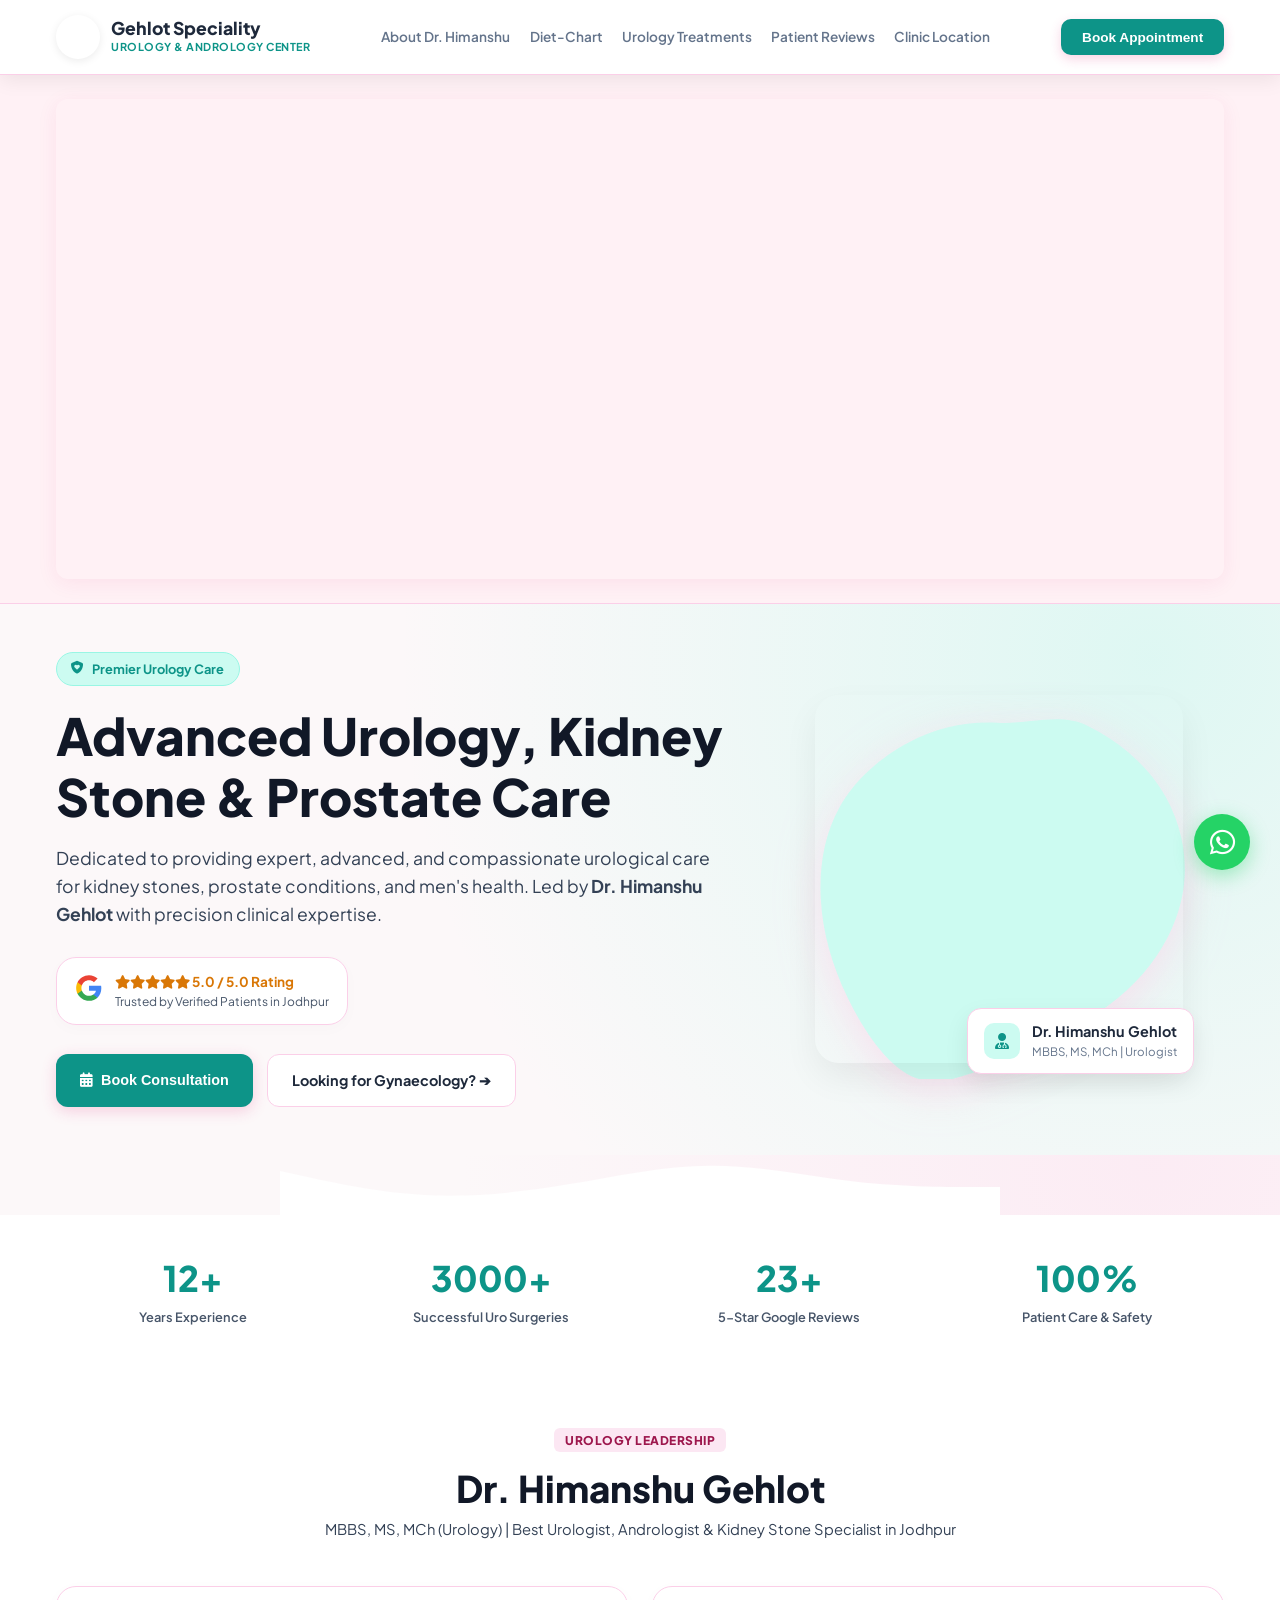
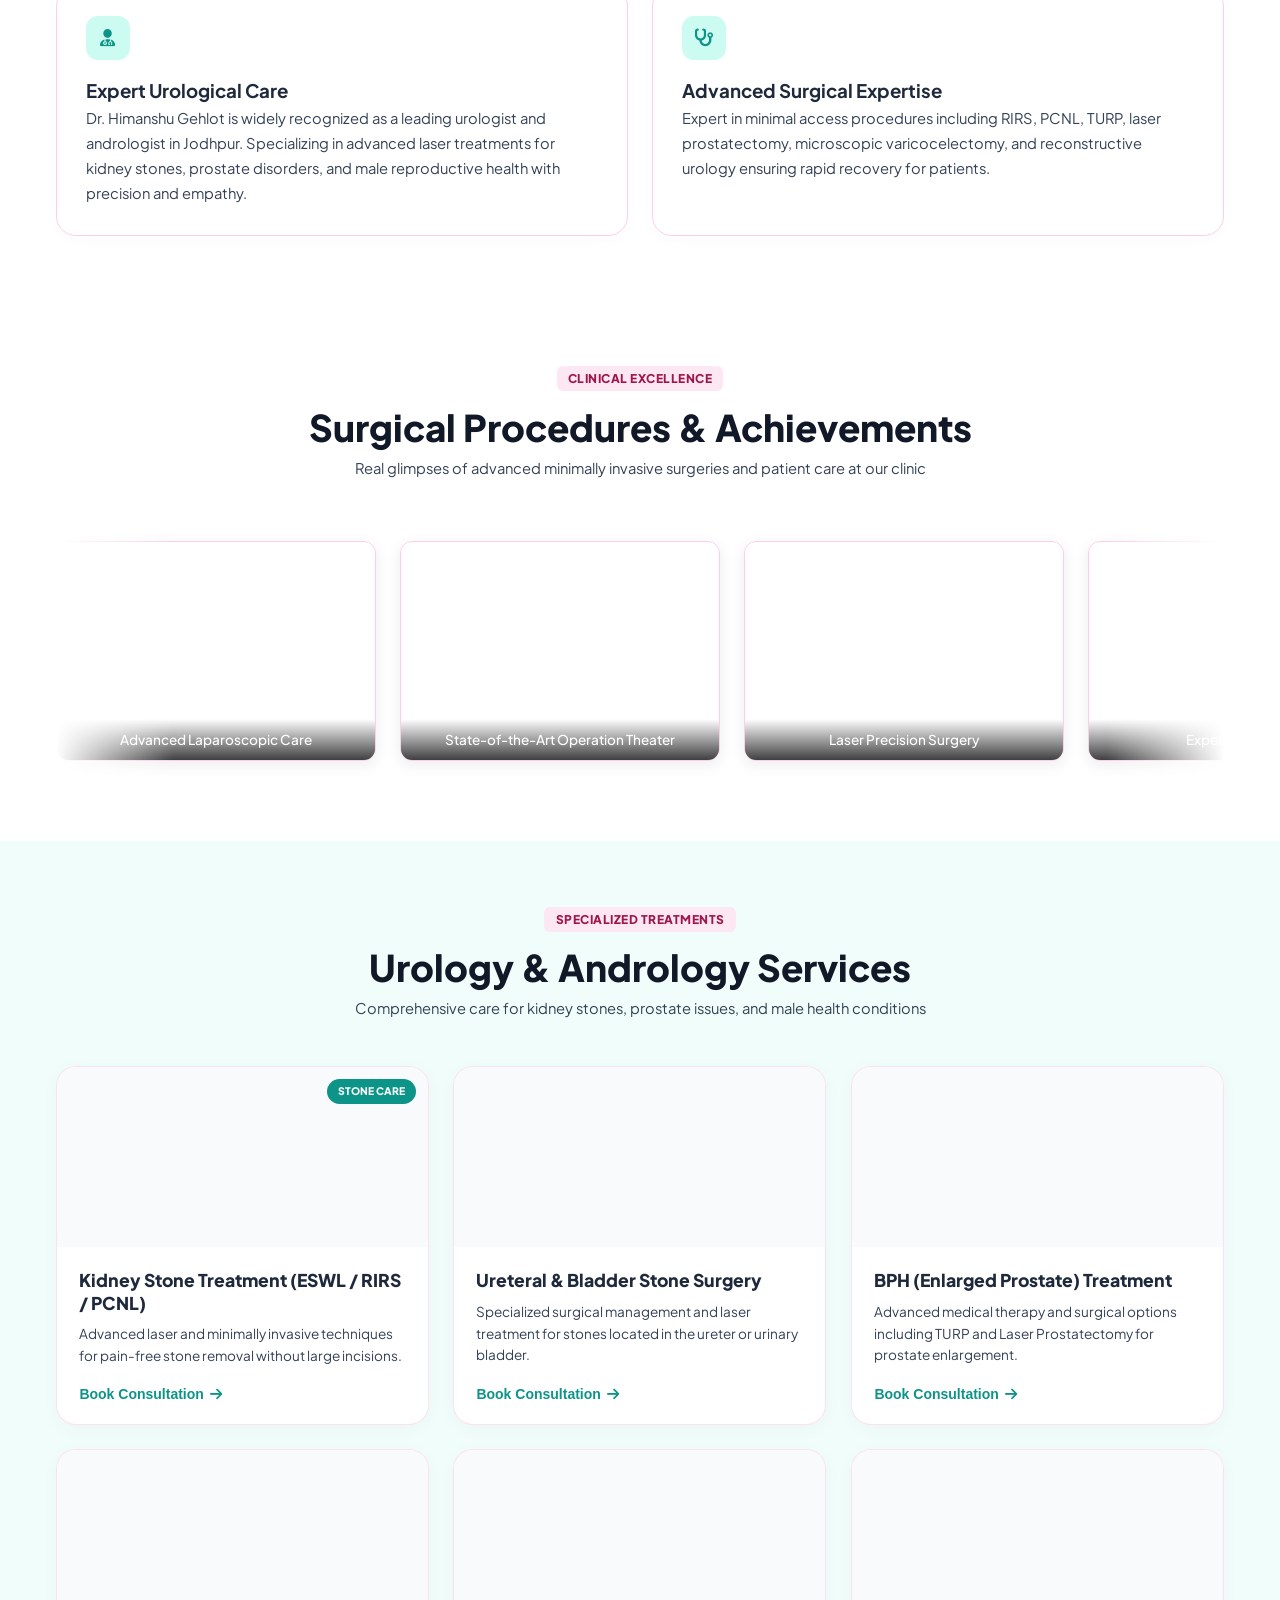
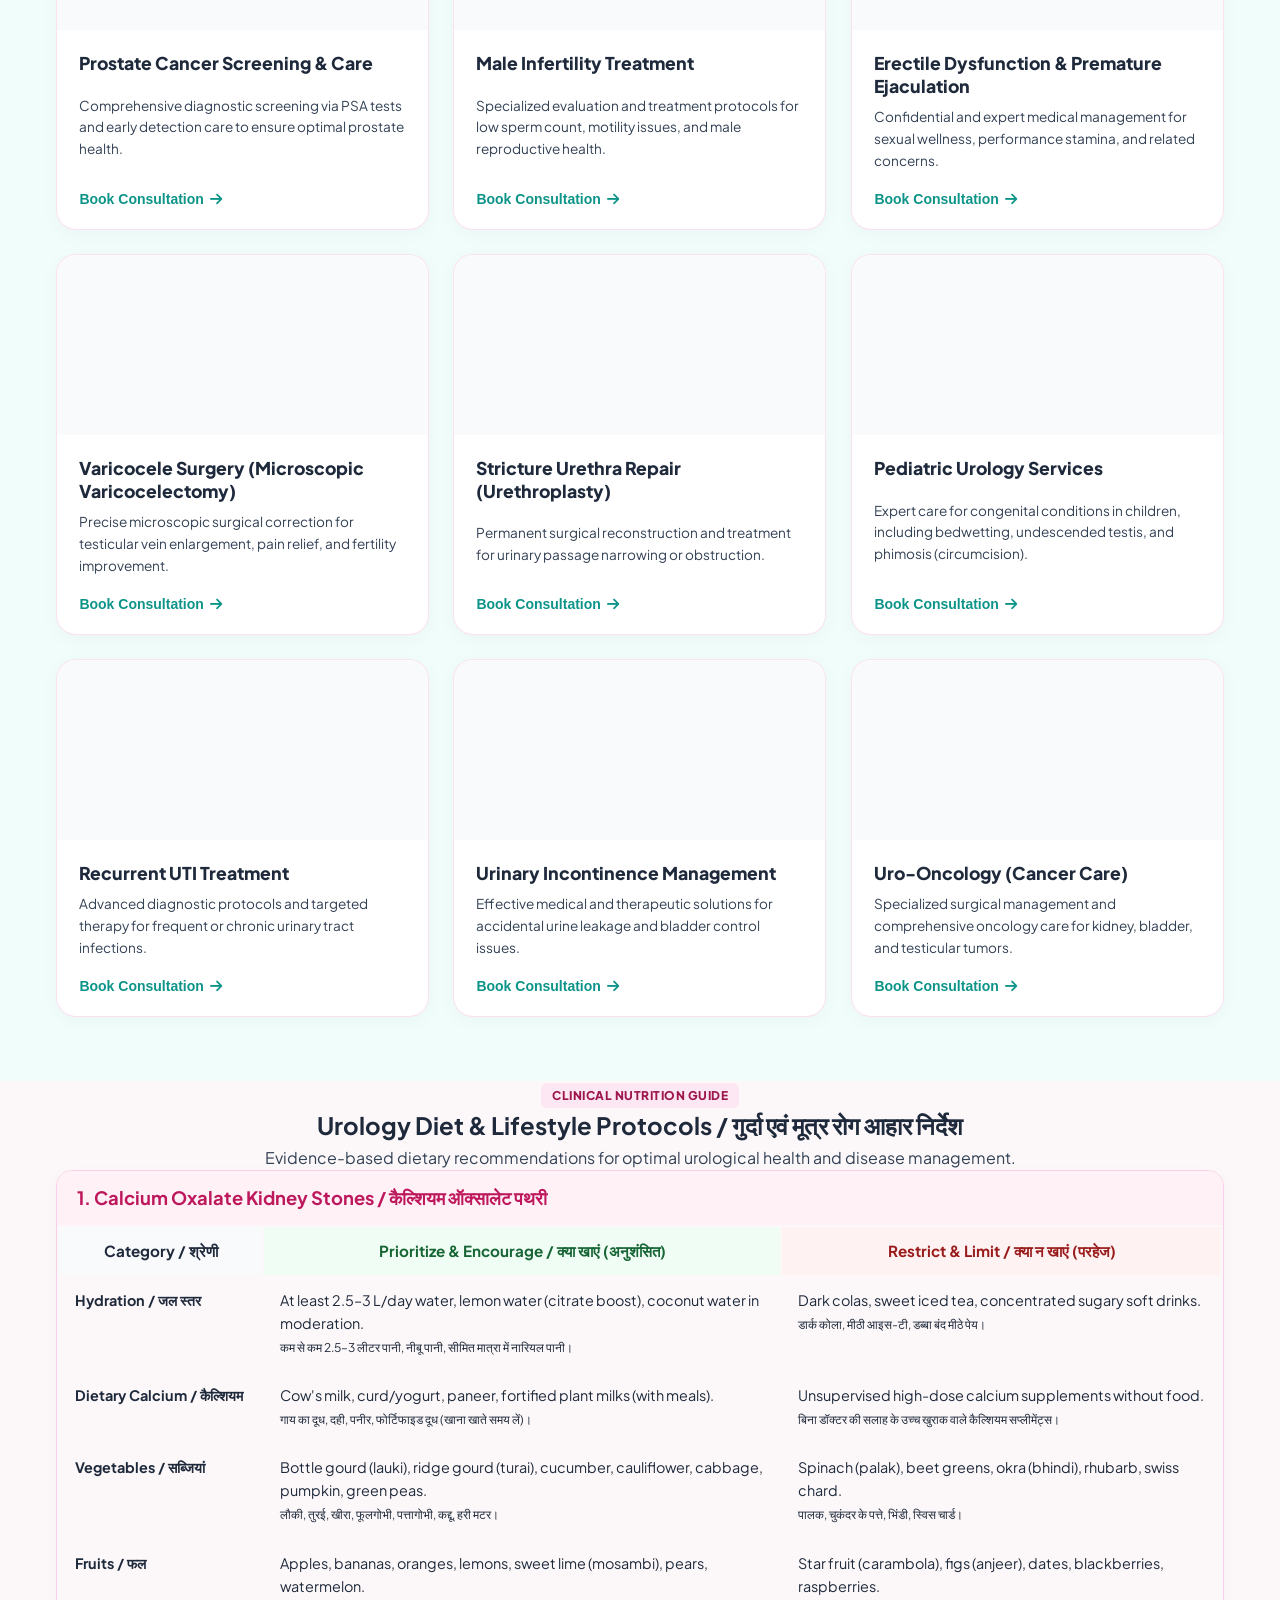
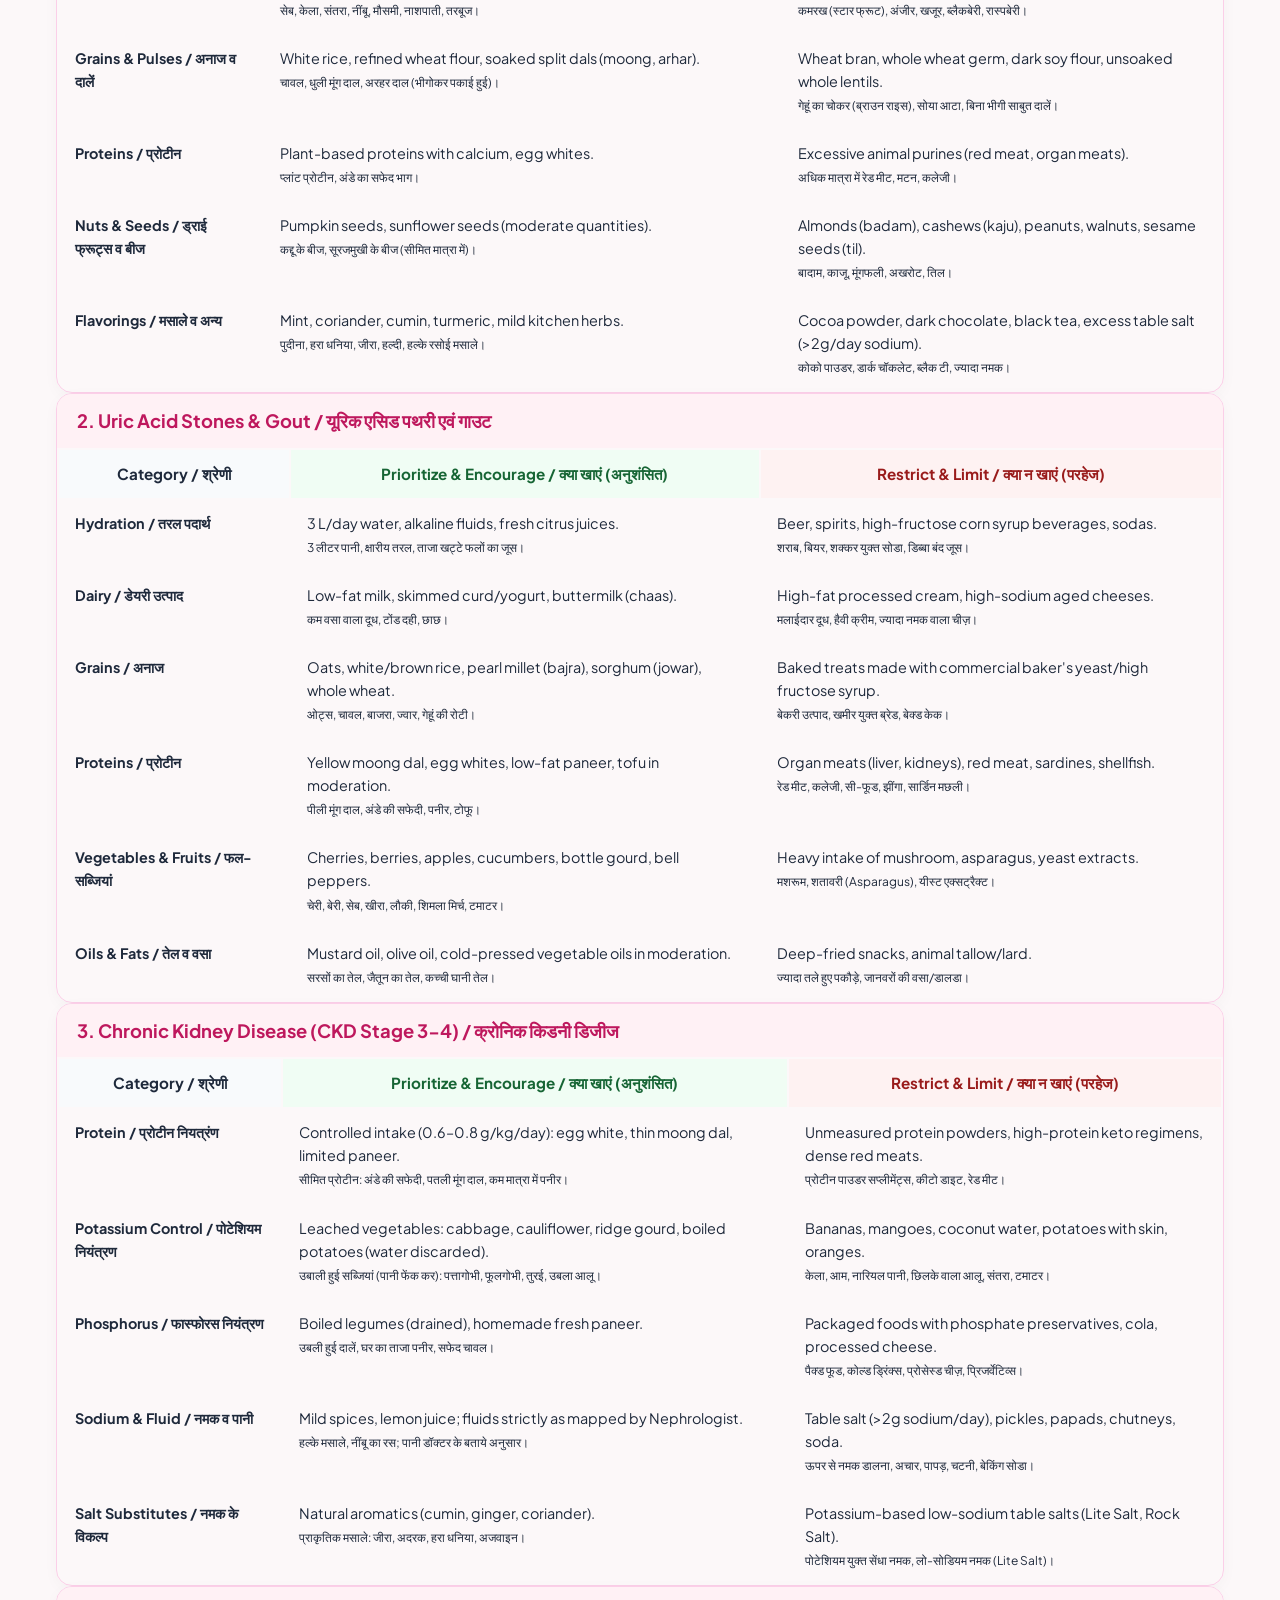
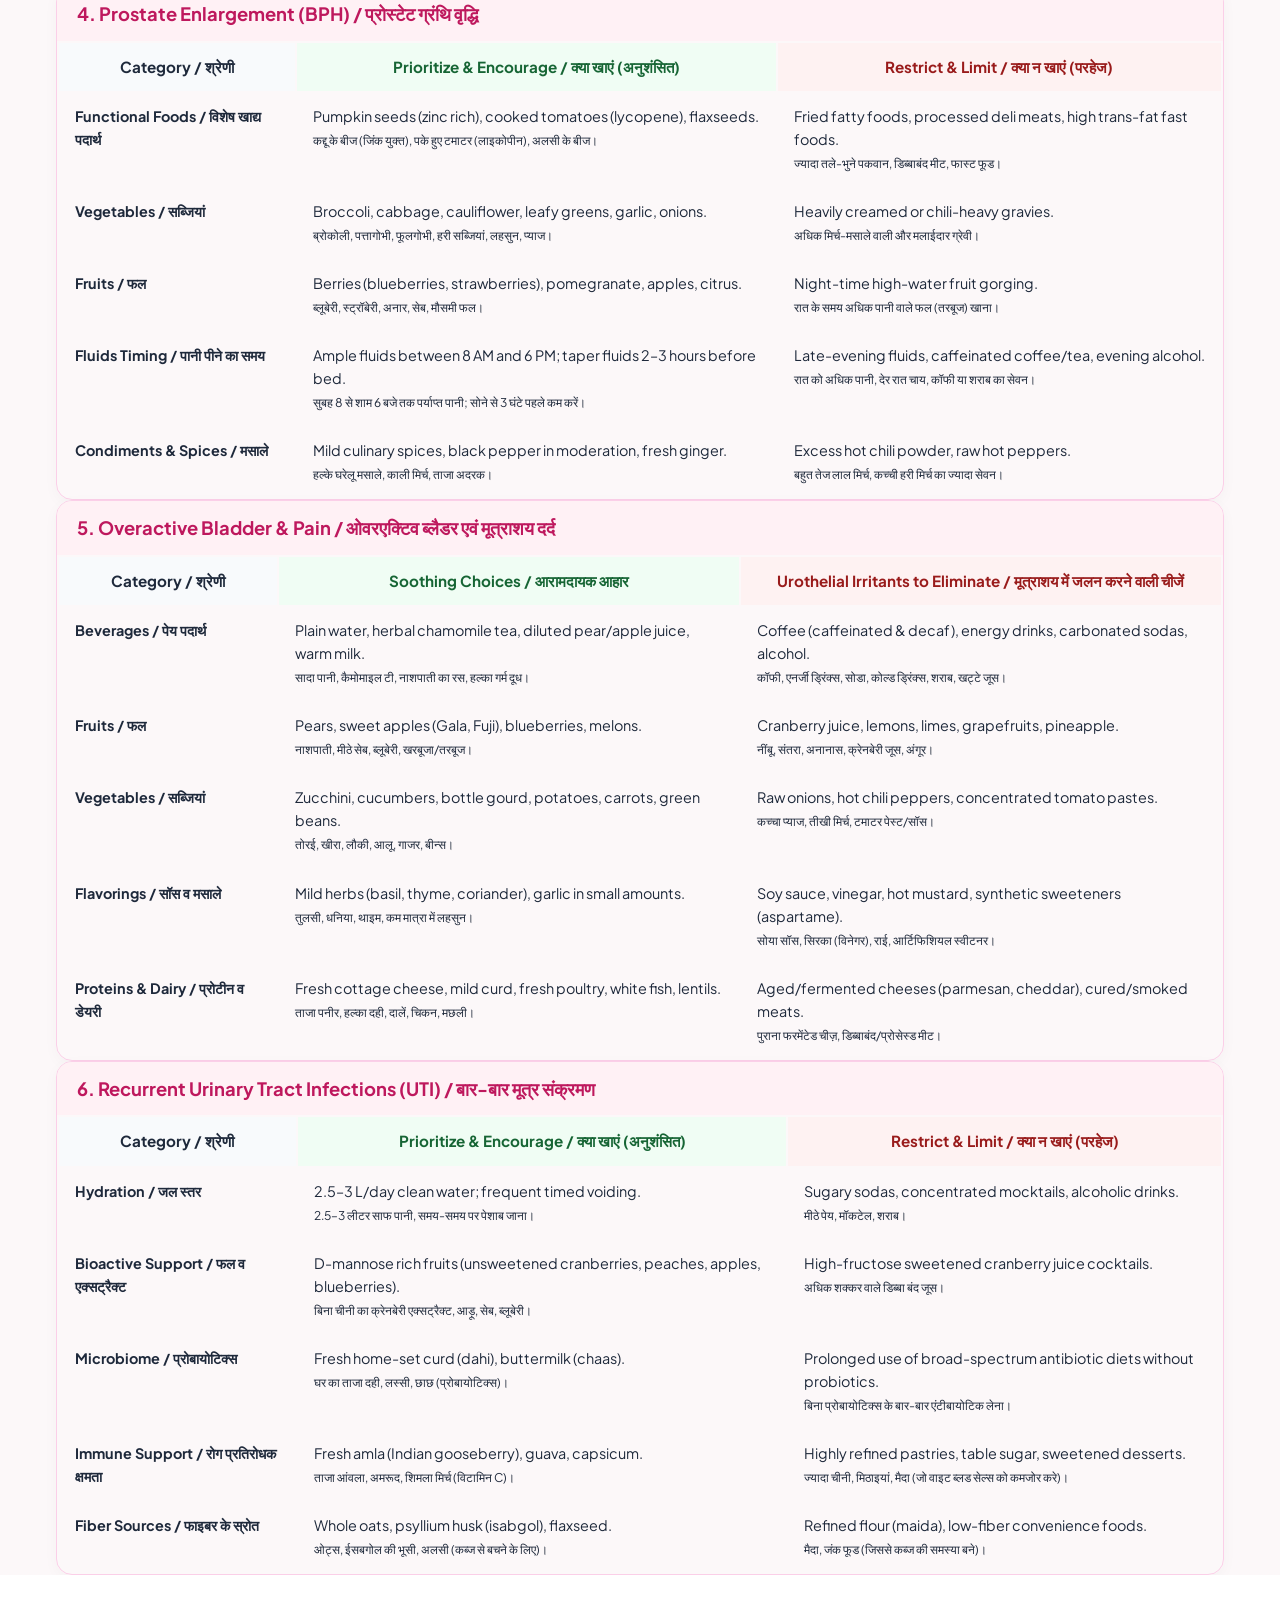
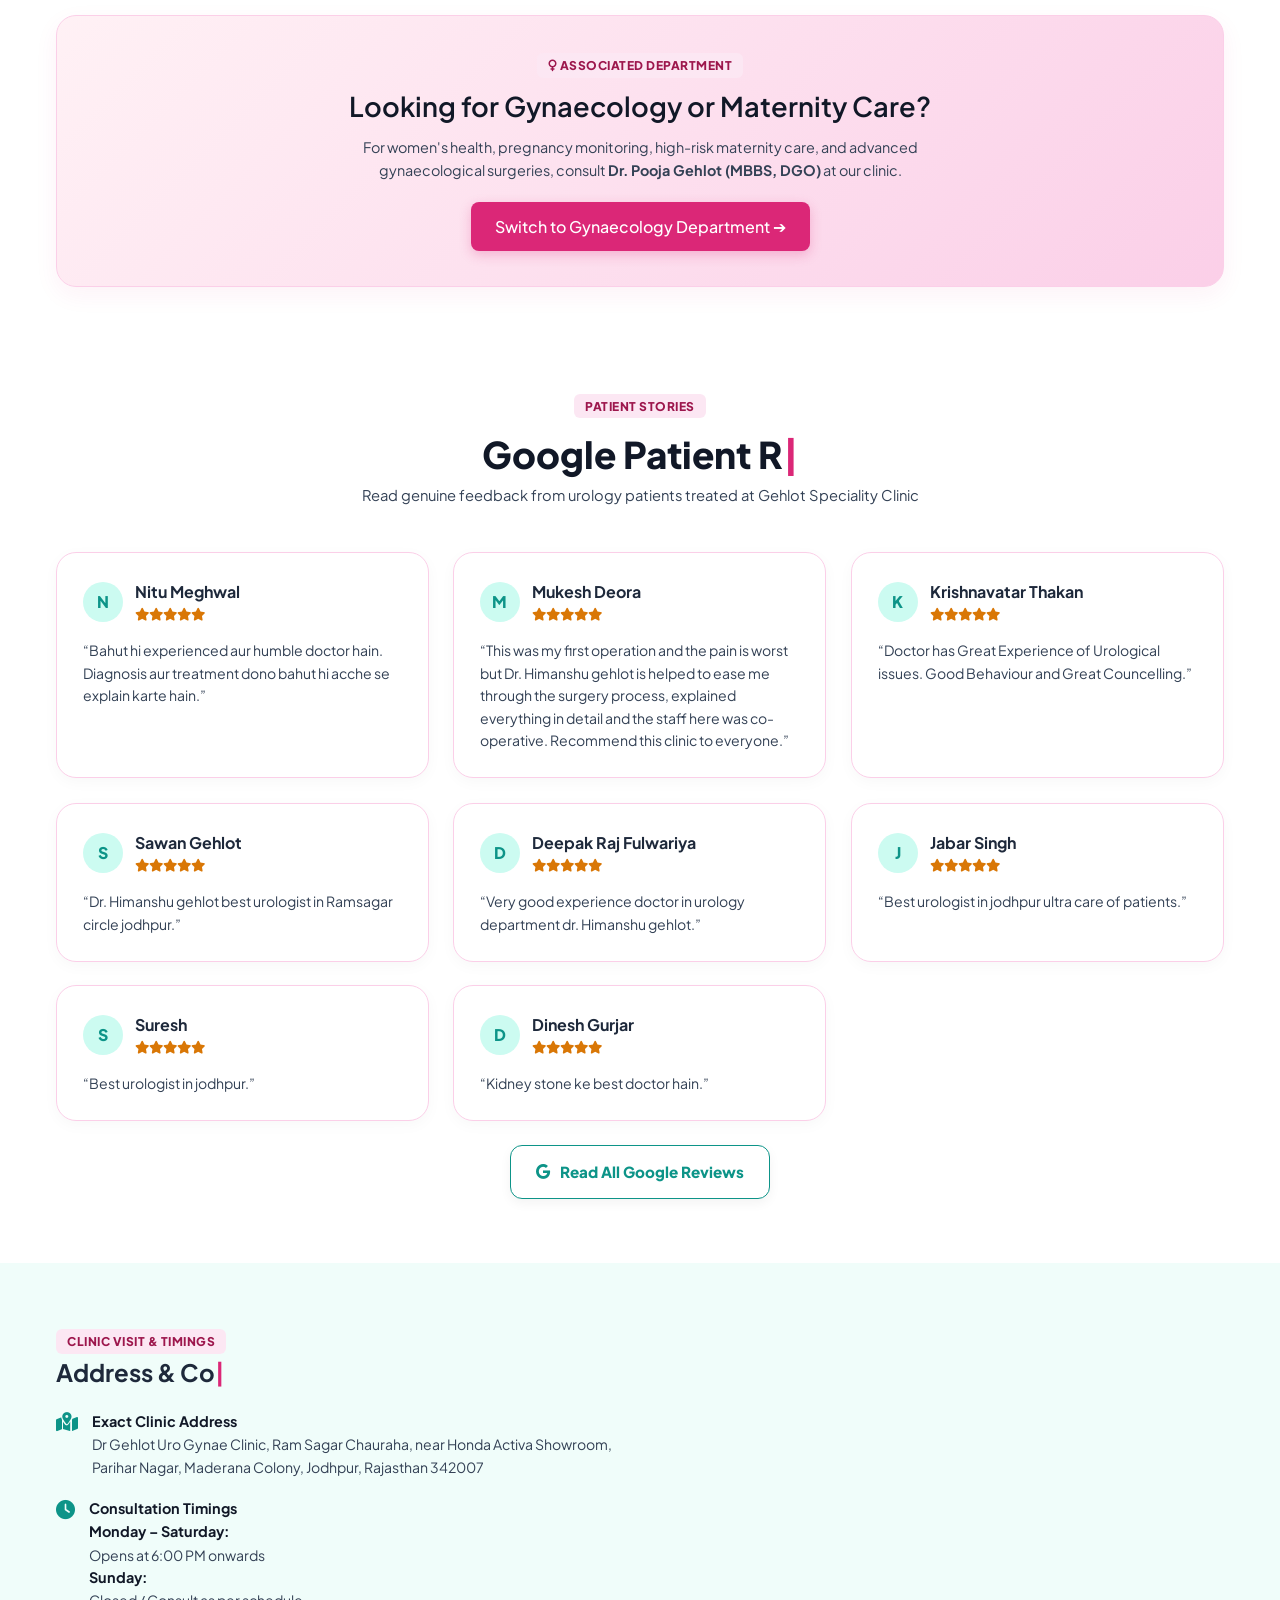
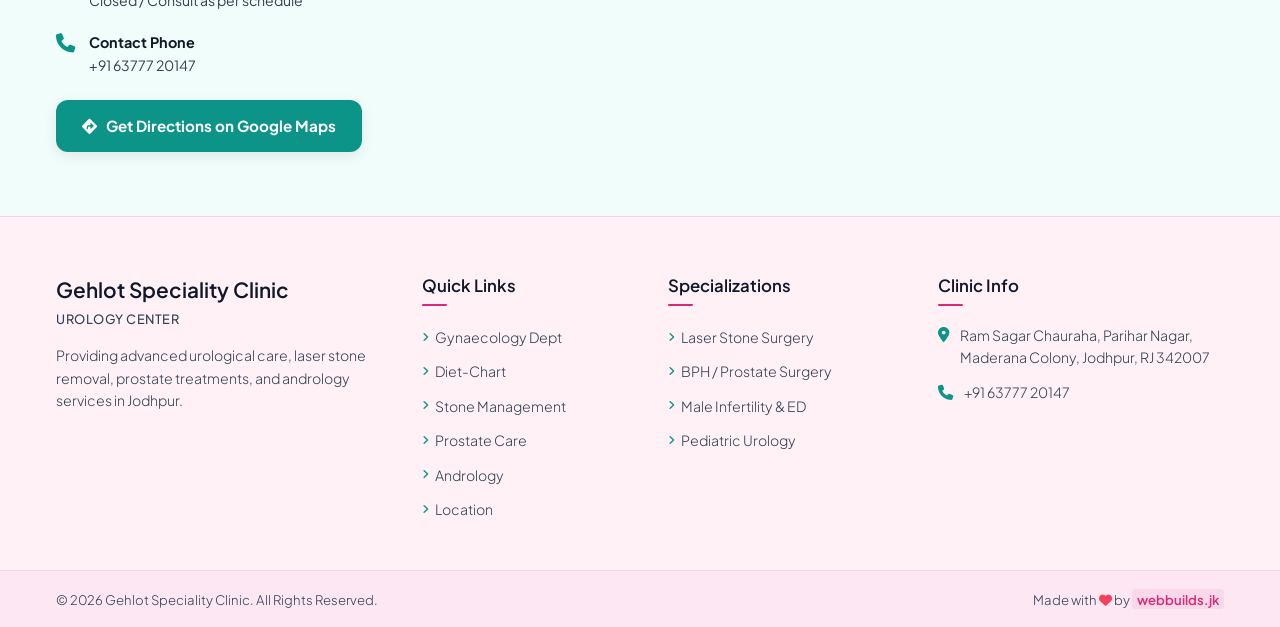
==== commit 6b439594: "Update print statement from 'Hello' to 'Goodbye'" ====
--- a/urology.html
+++ b/urology.html
@@ -229,58 +229,58 @@
                         <!-- Photo 1 -->
                         <div class="surgery-card">
                             <img src="https://res.cloudinary.com/arjyfysu/image/upload/f_auto,q_auto,w_800/v1792878383/WhatsApp_Image_2026-10-23_at_10.59.20_PM.jpg"
-                                alt="Surgical Excellence 1">
+                                loading="eager" alt="Surgical Excellence 1">
                             <div class="surgery-card-caption">Advanced Laparoscopic Care</div>
                         </div>
                         <!-- Photo 2 -->
                         <div class="surgery-card">
                             <img src="https://res.cloudinary.com/arjyfysu/image/upload/f_auto,q_auto,w_800/v1792878399/WhatsApp_Image_2026-10-23_at_10.59.20_PM_1.jpg"
-                                alt="Surgical Excellence 2">
+                                loading="eager" alt="Surgical Excellence 2">
                             <div class="surgery-card-caption">State-of-the-Art Operation Theater</div>
                         </div>
                         <!-- Photo 3 -->
                         <div class="surgery-card">
                             <img src="https://res.cloudinary.com/arjyfysu/image/upload/f_auto,q_auto,w_800/v1792878415/WhatsApp_Image_2026-10-23_at_10.59.20_PM_2.jpg"
-                                alt="Surgical Excellence 3">
+                                loading="eager" alt="Surgical Excellence 3">
                             <div class="surgery-card-caption">Laser Precision Surgery</div>
                         </div>
                         <!-- Photo 4 -->
                         <div class="surgery-card">
                             <img src="https://res.cloudinary.com/arjyfysu/image/upload/f_auto,q_auto,w_800/v1792878425/WhatsApp_Image_2026-10-23_at_10.59.21_PM.jpg"
-                                alt="Surgical Excellence 4">
+                                loading="eager" alt="Surgical Excellence 4">
                             <div class="surgery-card-caption">Expert Clinical Care</div>
                         </div>
                         <!-- Photo 5 -->
                         <div class="surgery-card">
                             <img src="https://res.cloudinary.com/arjyfysu/image/upload/f_auto,q_auto,w_800/v1792878435/WhatsApp_Image_2026-10-23_at_10.59.21_PM_1.jpg"
-                                alt="Surgical Excellence 5">
+                                loading="eager" alt="Surgical Excellence 5">
                             <div class="surgery-card-caption">High-Risk Case Management</div>
                         </div>
 
                         <!-- Duplicate Cards for Infinite Seamless Loop -->
                         <div class="surgery-card">
                             <img src="https://res.cloudinary.com/arjyfysu/image/upload/f_auto,q_auto,w_800/v1792878383/WhatsApp_Image_2026-10-23_at_10.59.20_PM.jpg"
-                                alt="Surgical Excellence 1">
+                                loading="eager" alt="Surgical Excellence 1">
                             <div class="surgery-card-caption">Advanced Laparoscopic Care</div>
                         </div>
                         <div class="surgery-card">
                             <img src="https://res.cloudinary.com/arjyfysu/image/upload/f_auto,q_auto,w_800/v1792878399/WhatsApp_Image_2026-10-23_at_10.59.20_PM_1.jpg"
-                                alt="Surgical Excellence 2">
+                                loading="eager" alt="Surgical Excellence 2">
                             <div class="surgery-card-caption">State-of-the-Art Operation Theater</div>
                         </div>
                         <div class="surgery-card">
                             <img src="https://res.cloudinary.com/arjyfysu/image/upload/f_auto,q_auto,w_800/v1792878415/WhatsApp_Image_2026-10-23_at_10.59.20_PM_2.jpg"
-                                alt="Surgical Excellence 3">
+                                loading="eager" alt="Surgical Excellence 3">
                             <div class="surgery-card-caption">Laser Precision Surgery</div>
                         </div>
                         <div class="surgery-card">
                             <img src="https://res.cloudinary.com/arjyfysu/image/upload/f_auto,q_auto,w_800/v1792878425/WhatsApp_Image_2026-10-23_at_10.59.21_PM.jpg"
-                                alt="Surgical Excellence 4">
+                                loading="eager" alt="Surgical Excellence 4">
                             <div class="surgery-card-caption">Expert Clinical Care</div>
                         </div>
                         <div class="surgery-card">
                             <img src="https://res.cloudinary.com/arjyfysu/image/upload/f_auto,q_auto,w_800/v1792878435/WhatsApp_Image_2026-10-23_at_10.59.21_PM_1.jpg"
-                                alt="Surgical Excellence 5">
+                                loading="eager" alt="Surgical Excellence 5">
                             <div class="surgery-card-caption">High-Risk Case Management</div>
                         </div>
                     </div>
--- a/style.css
+++ b/style.css
@@ -1146,3 +1146,20 @@
     background-color: #fef2f2 !important;
     color: #991b1b !important;
 }
+
+/* Mobile Table Text Wrap & Cut Fix */
+@media (max-width: 768px) {
+    .diet-table th, 
+    .diet-table td {
+        font-size: 0.8rem !important; /* Mobile ke liye font size thoda chota kiya */
+        padding: 8px 10px !important;
+        white-space: normal !important;
+        word-break: break-word !important;
+        overflow-wrap: break-word !important;
+    }
+    
+    .diet-title {
+        font-size: 0.95rem !important;
+        padding: 10px 14px !important;
+    }
+}
